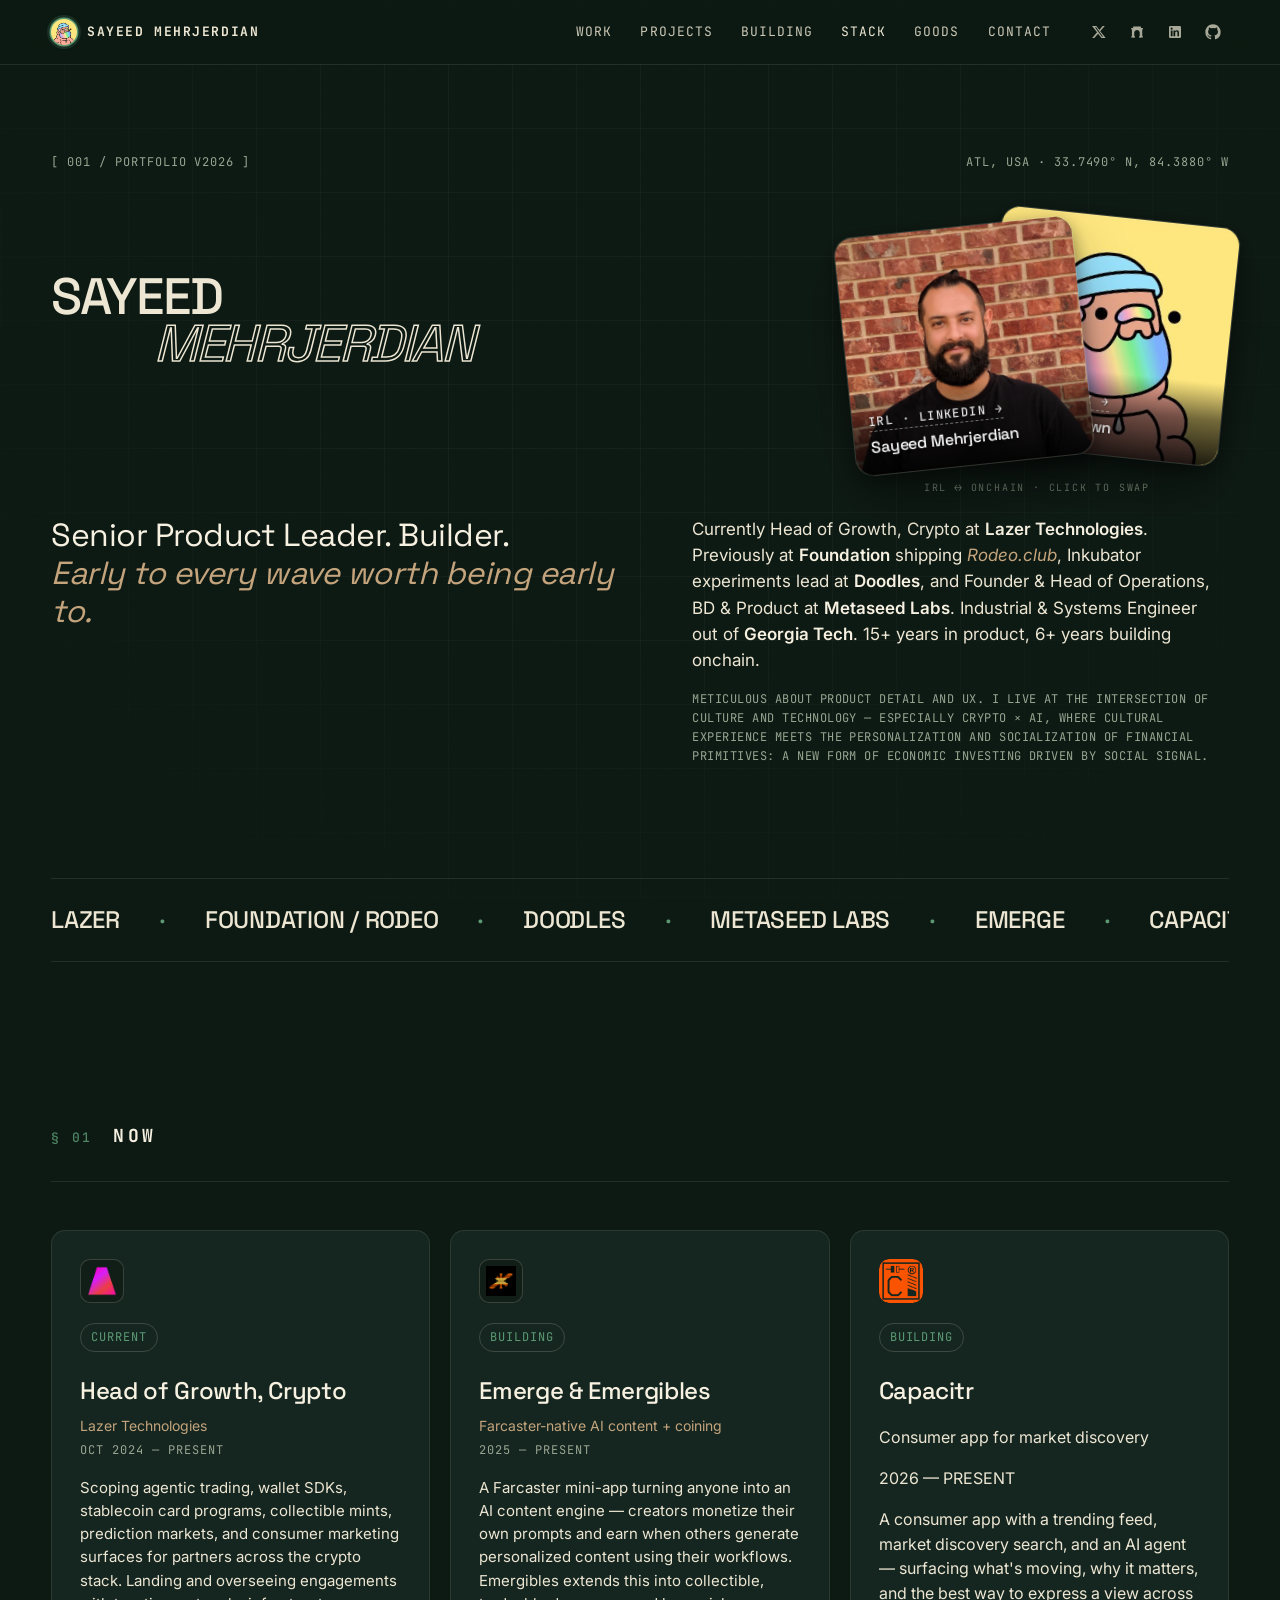
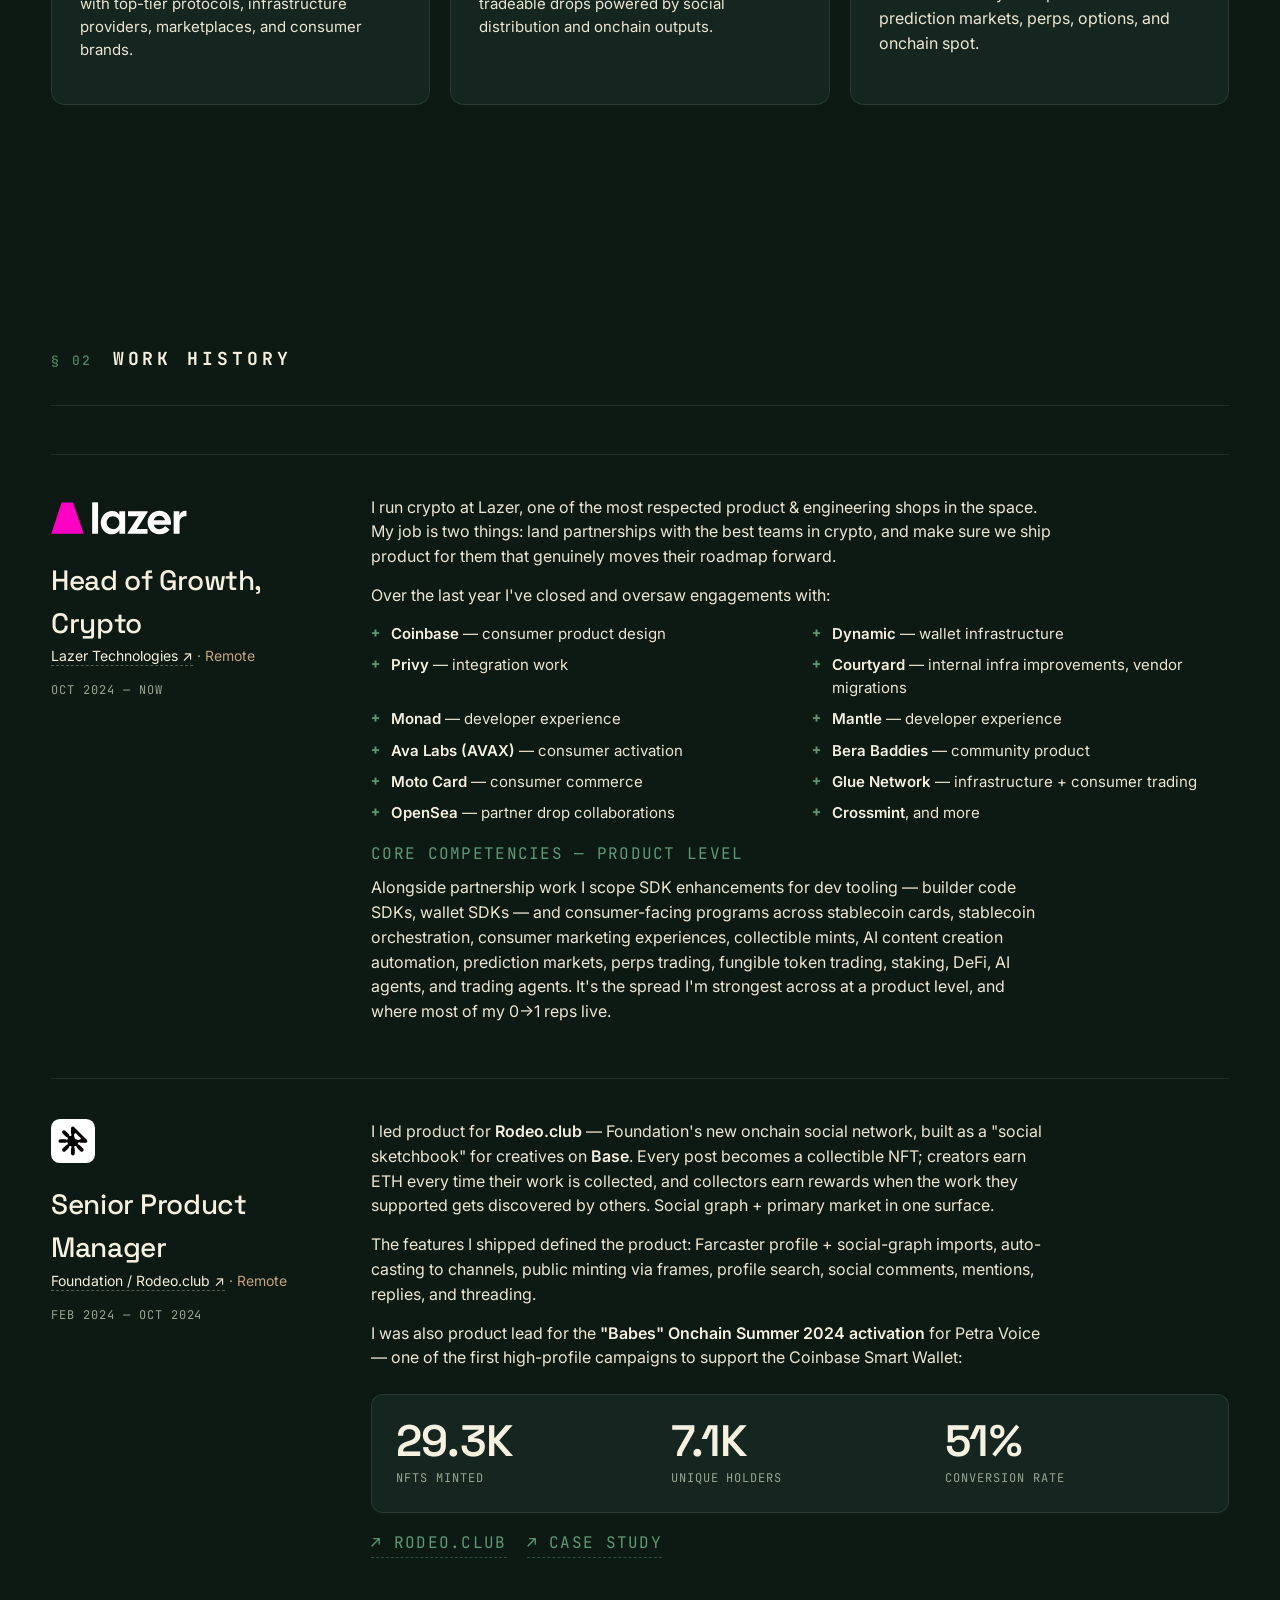
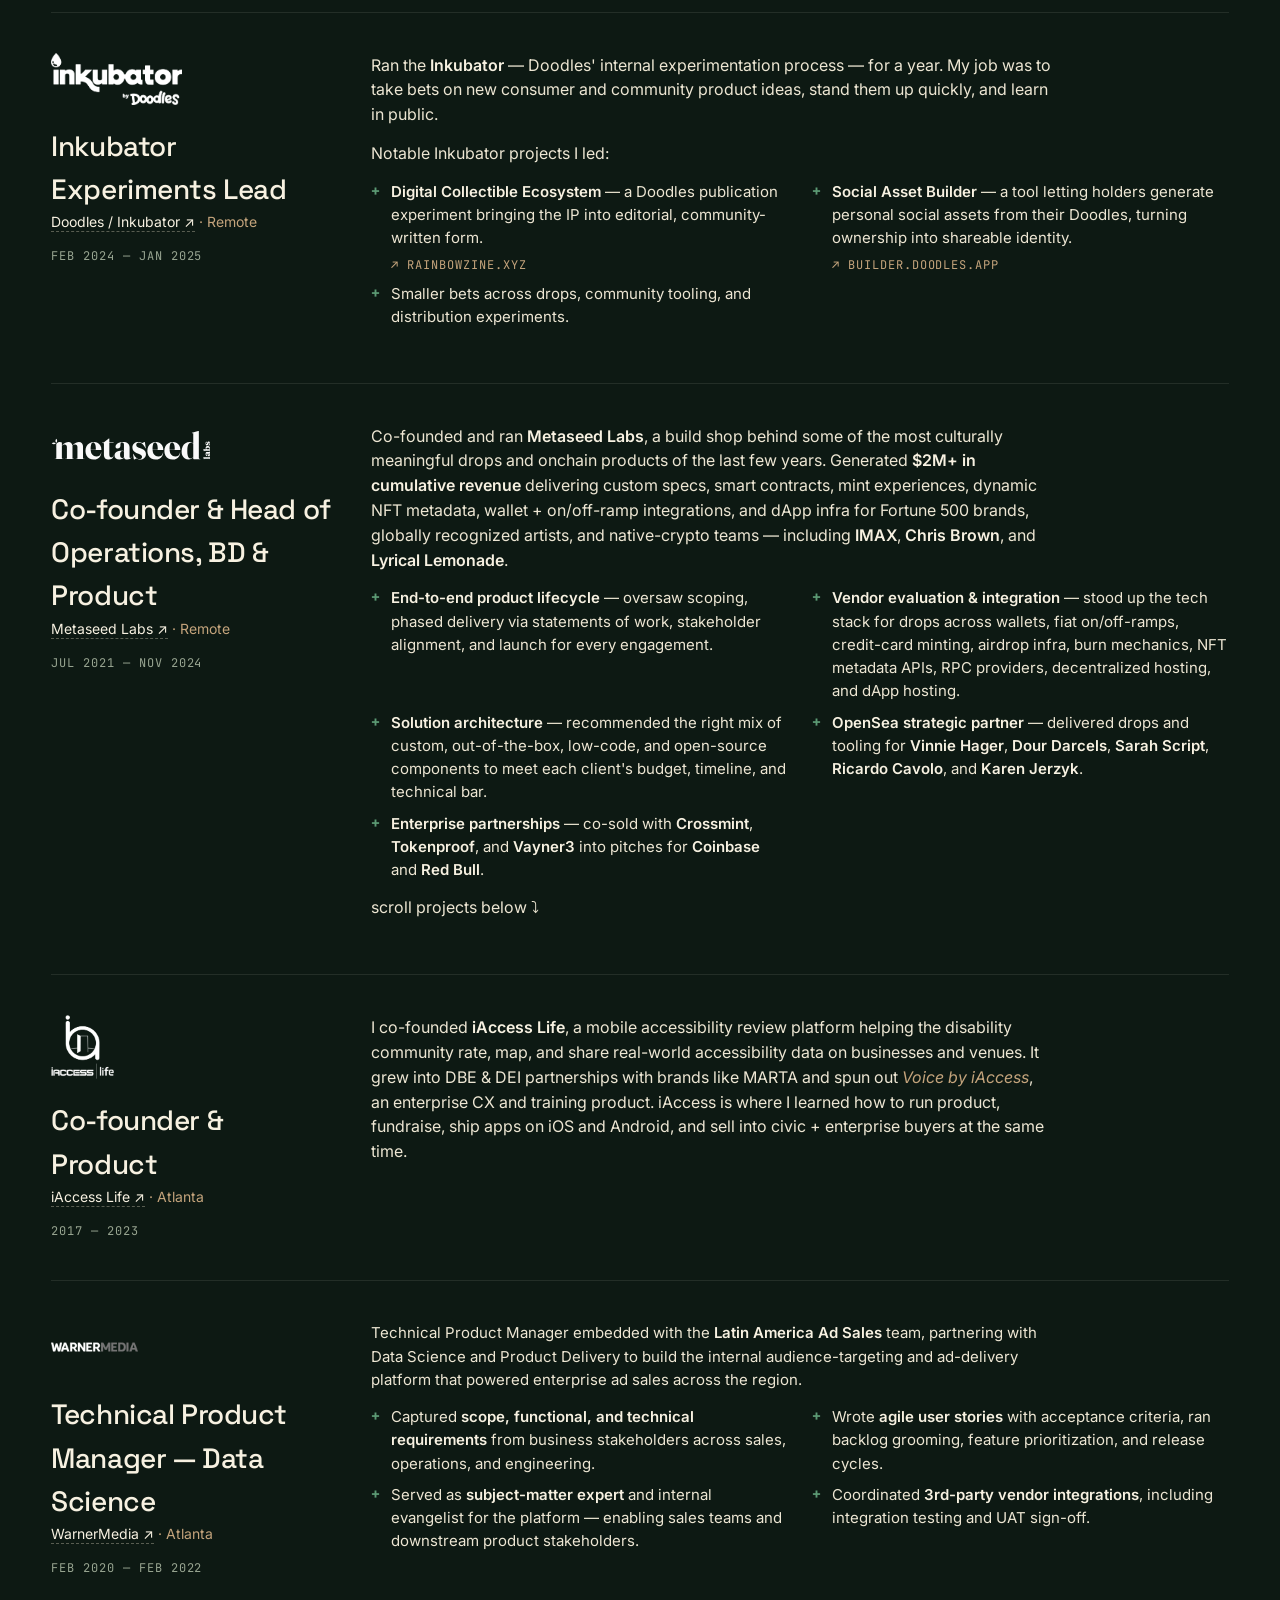
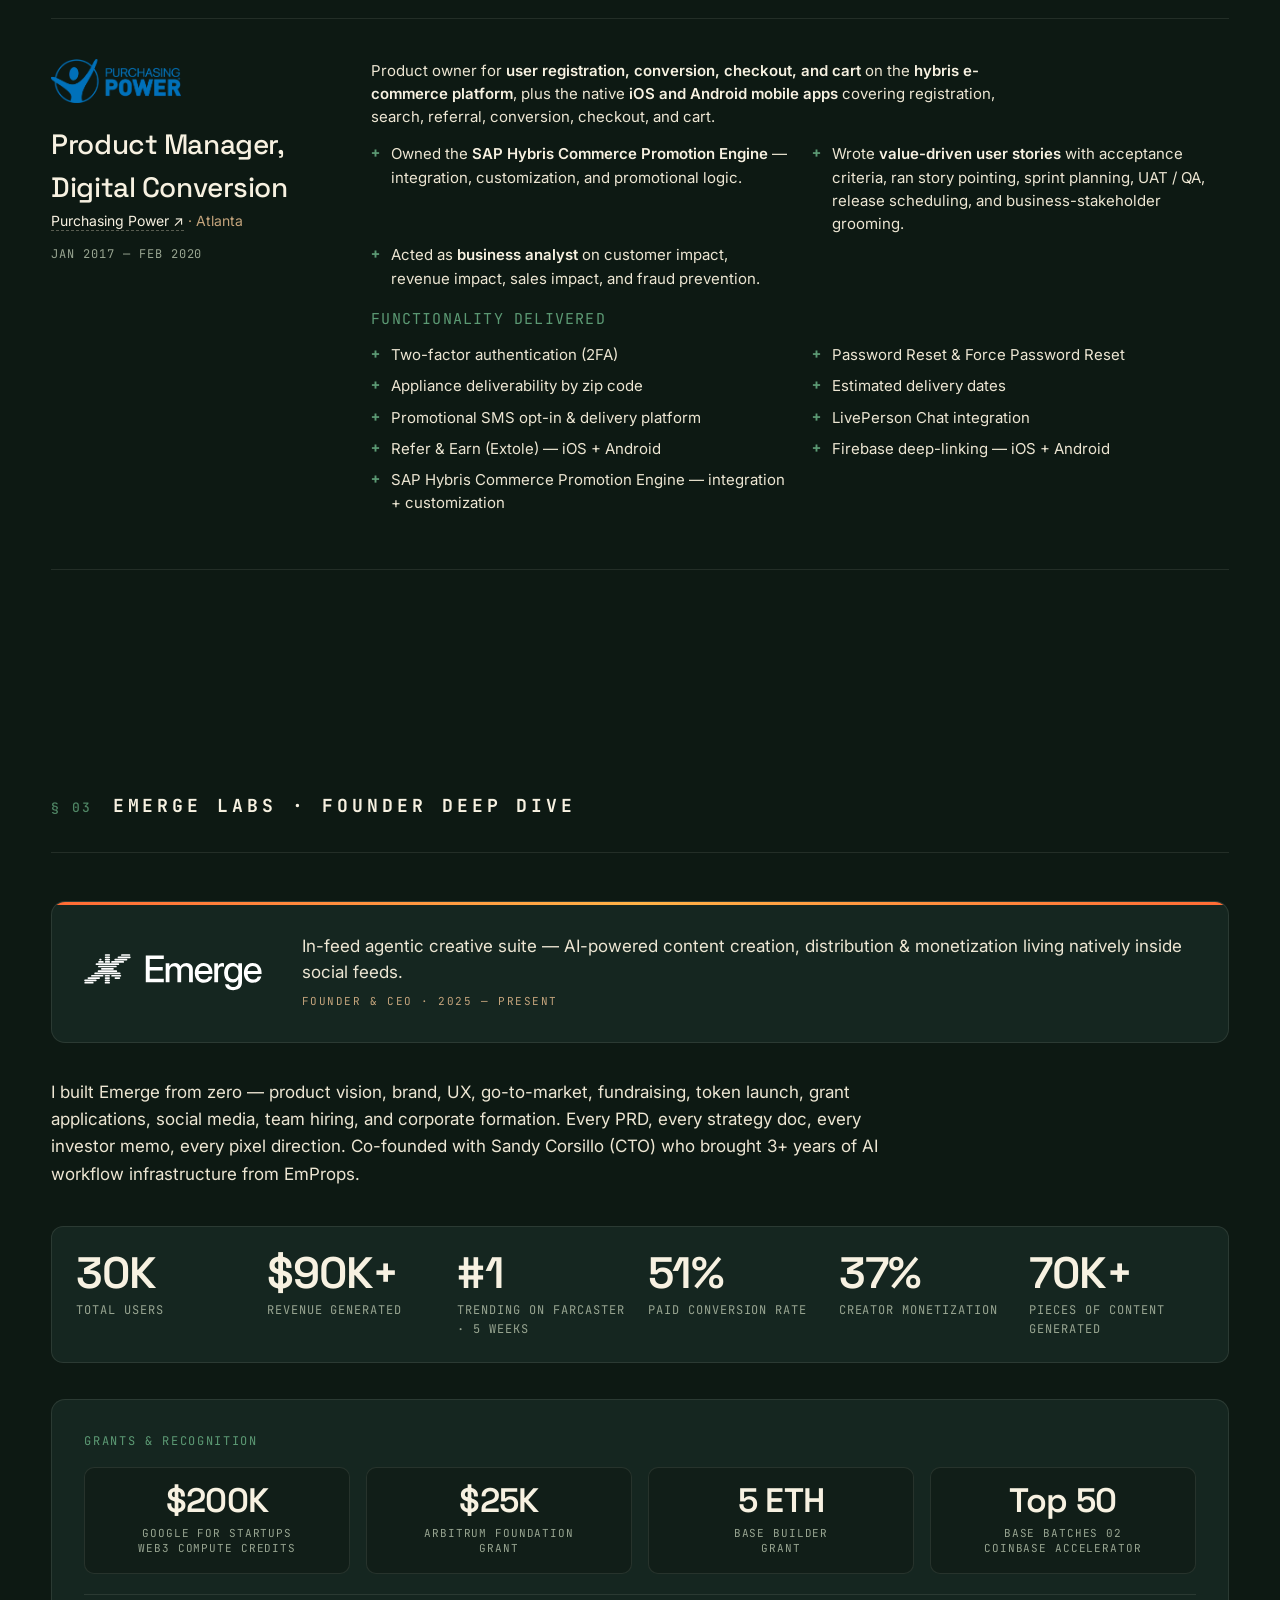
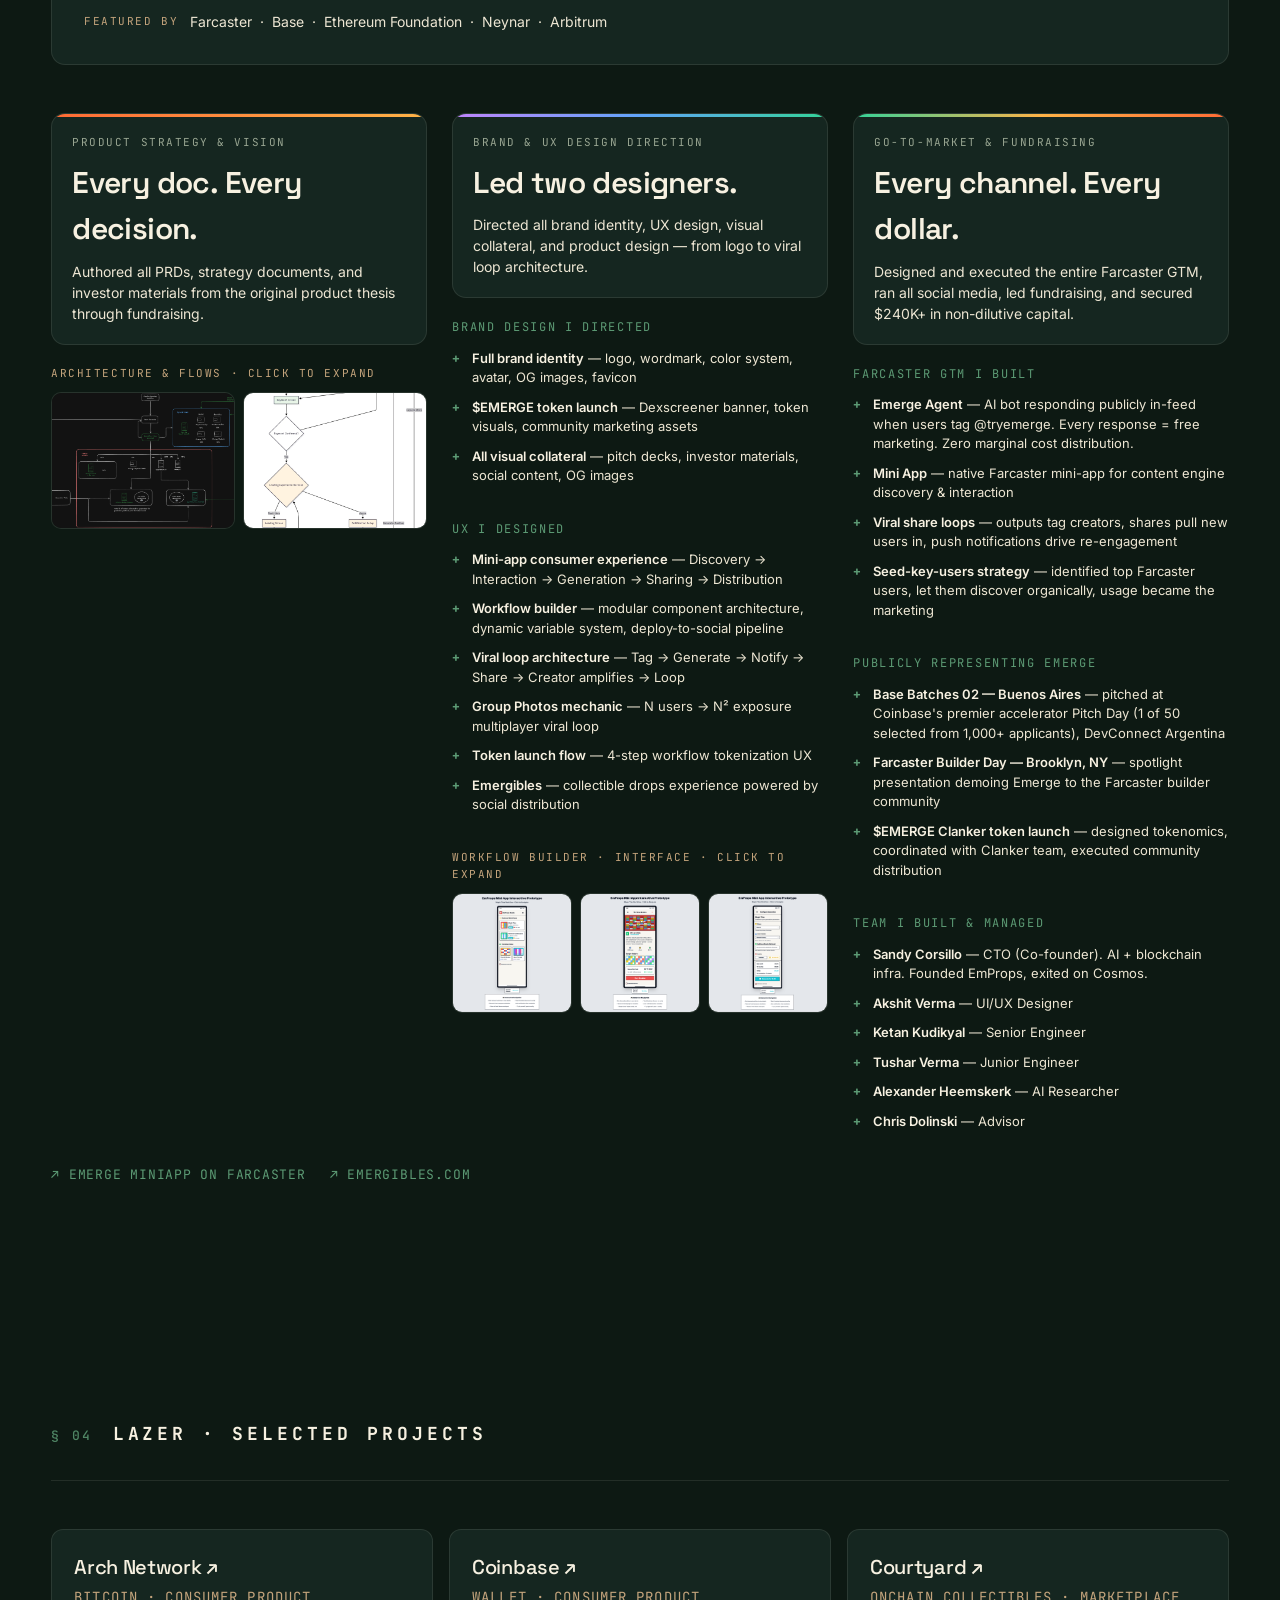
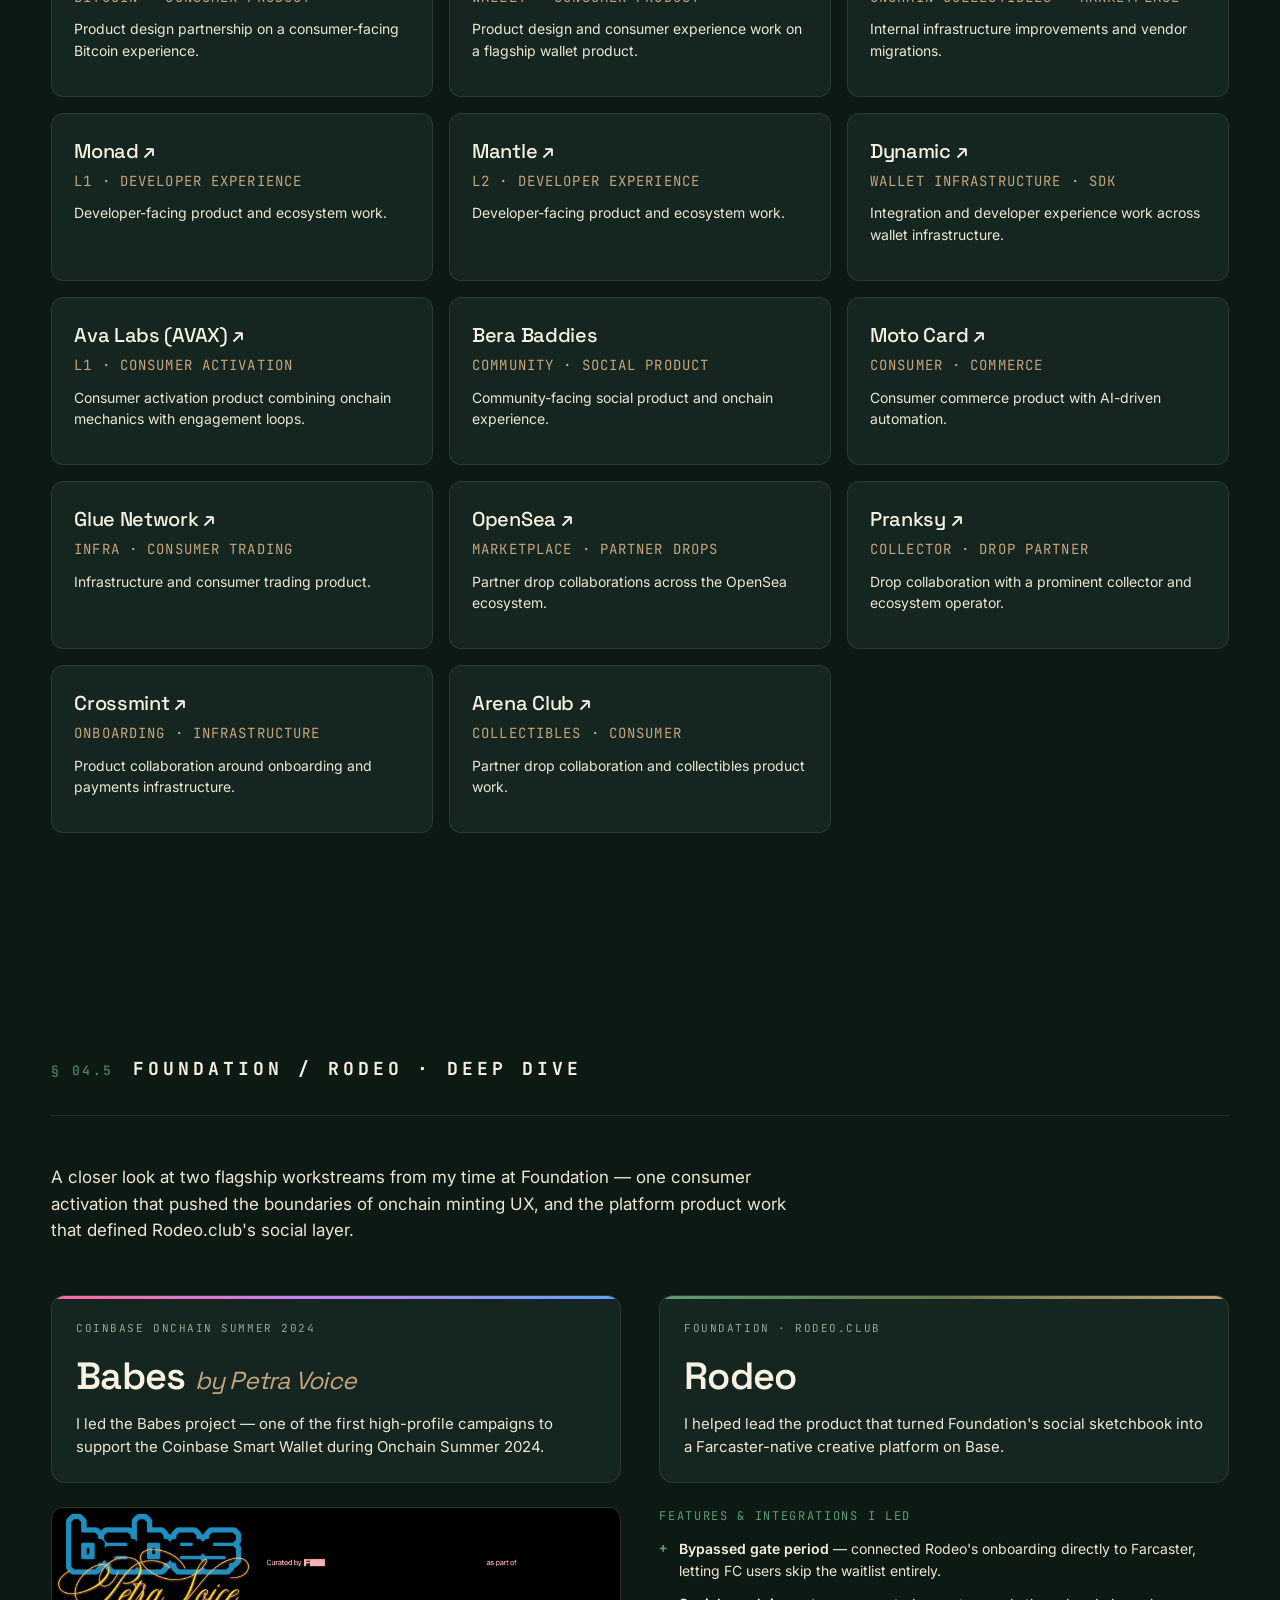
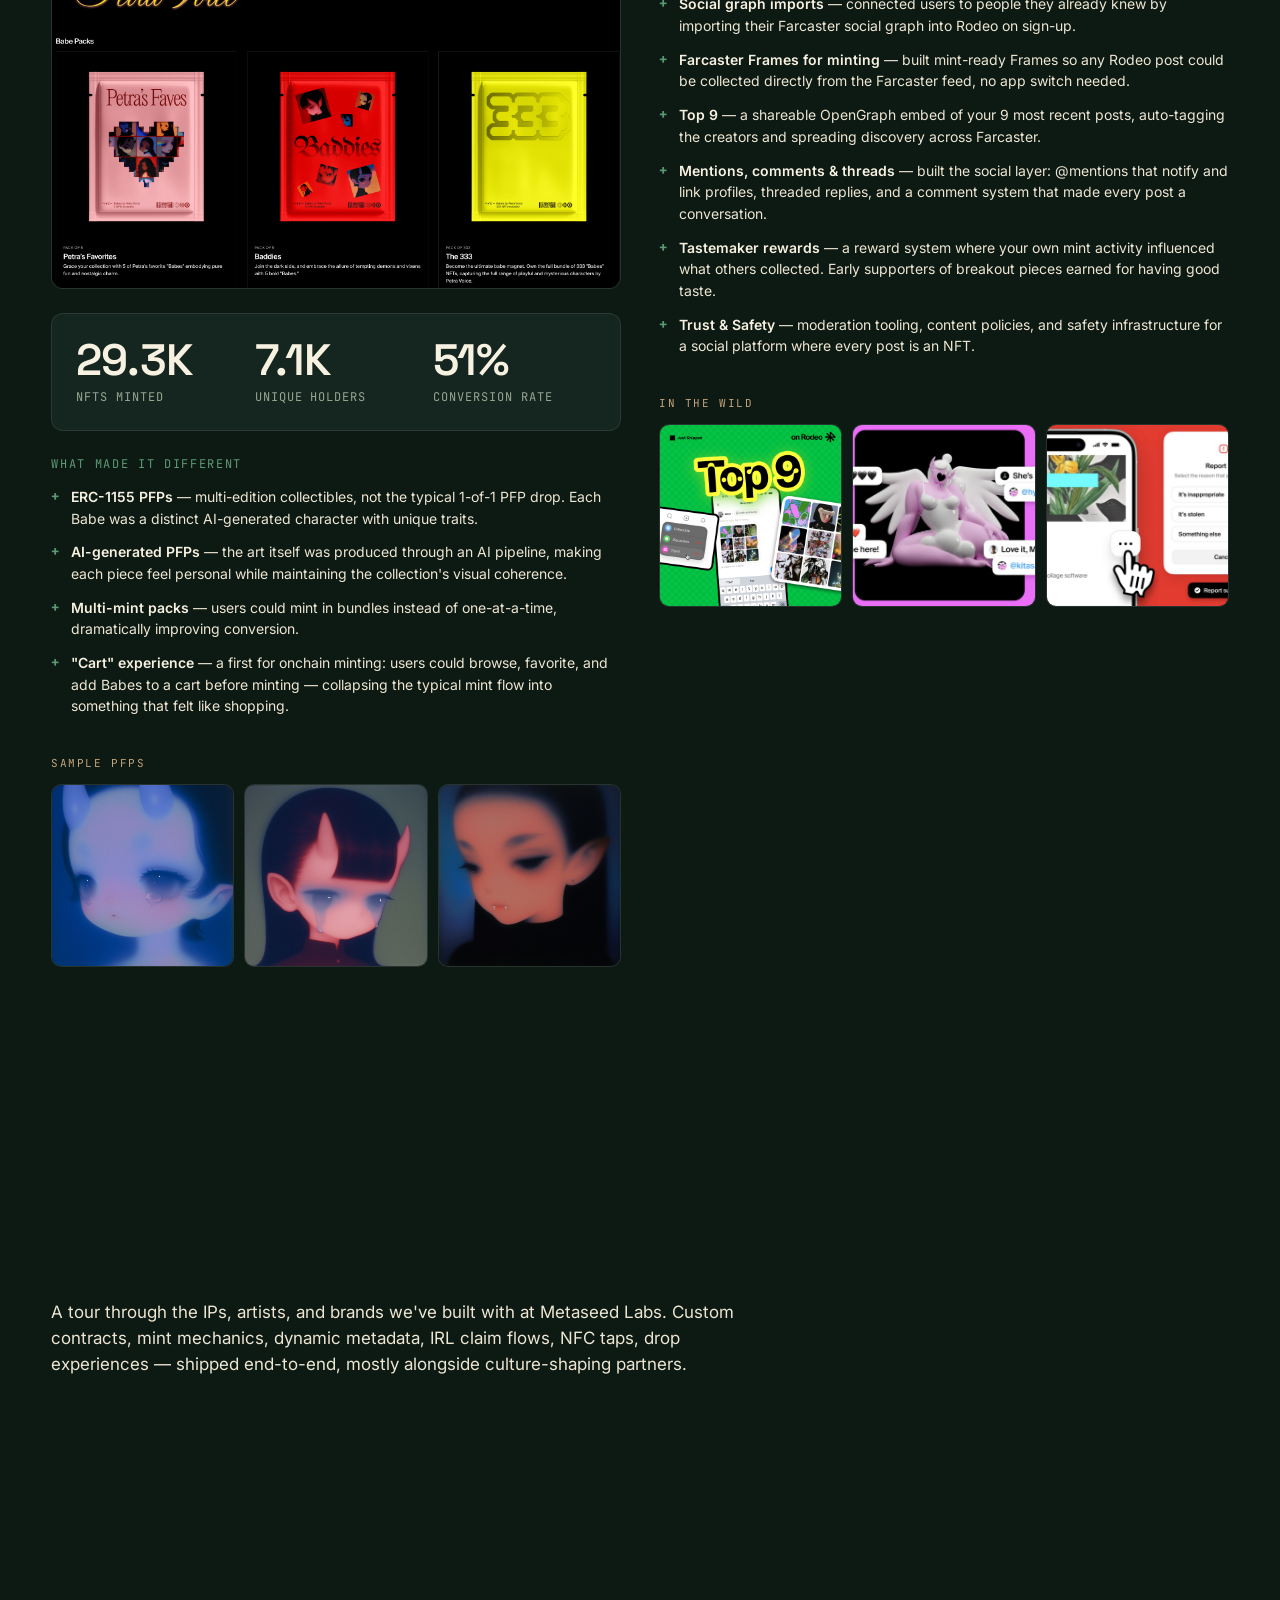
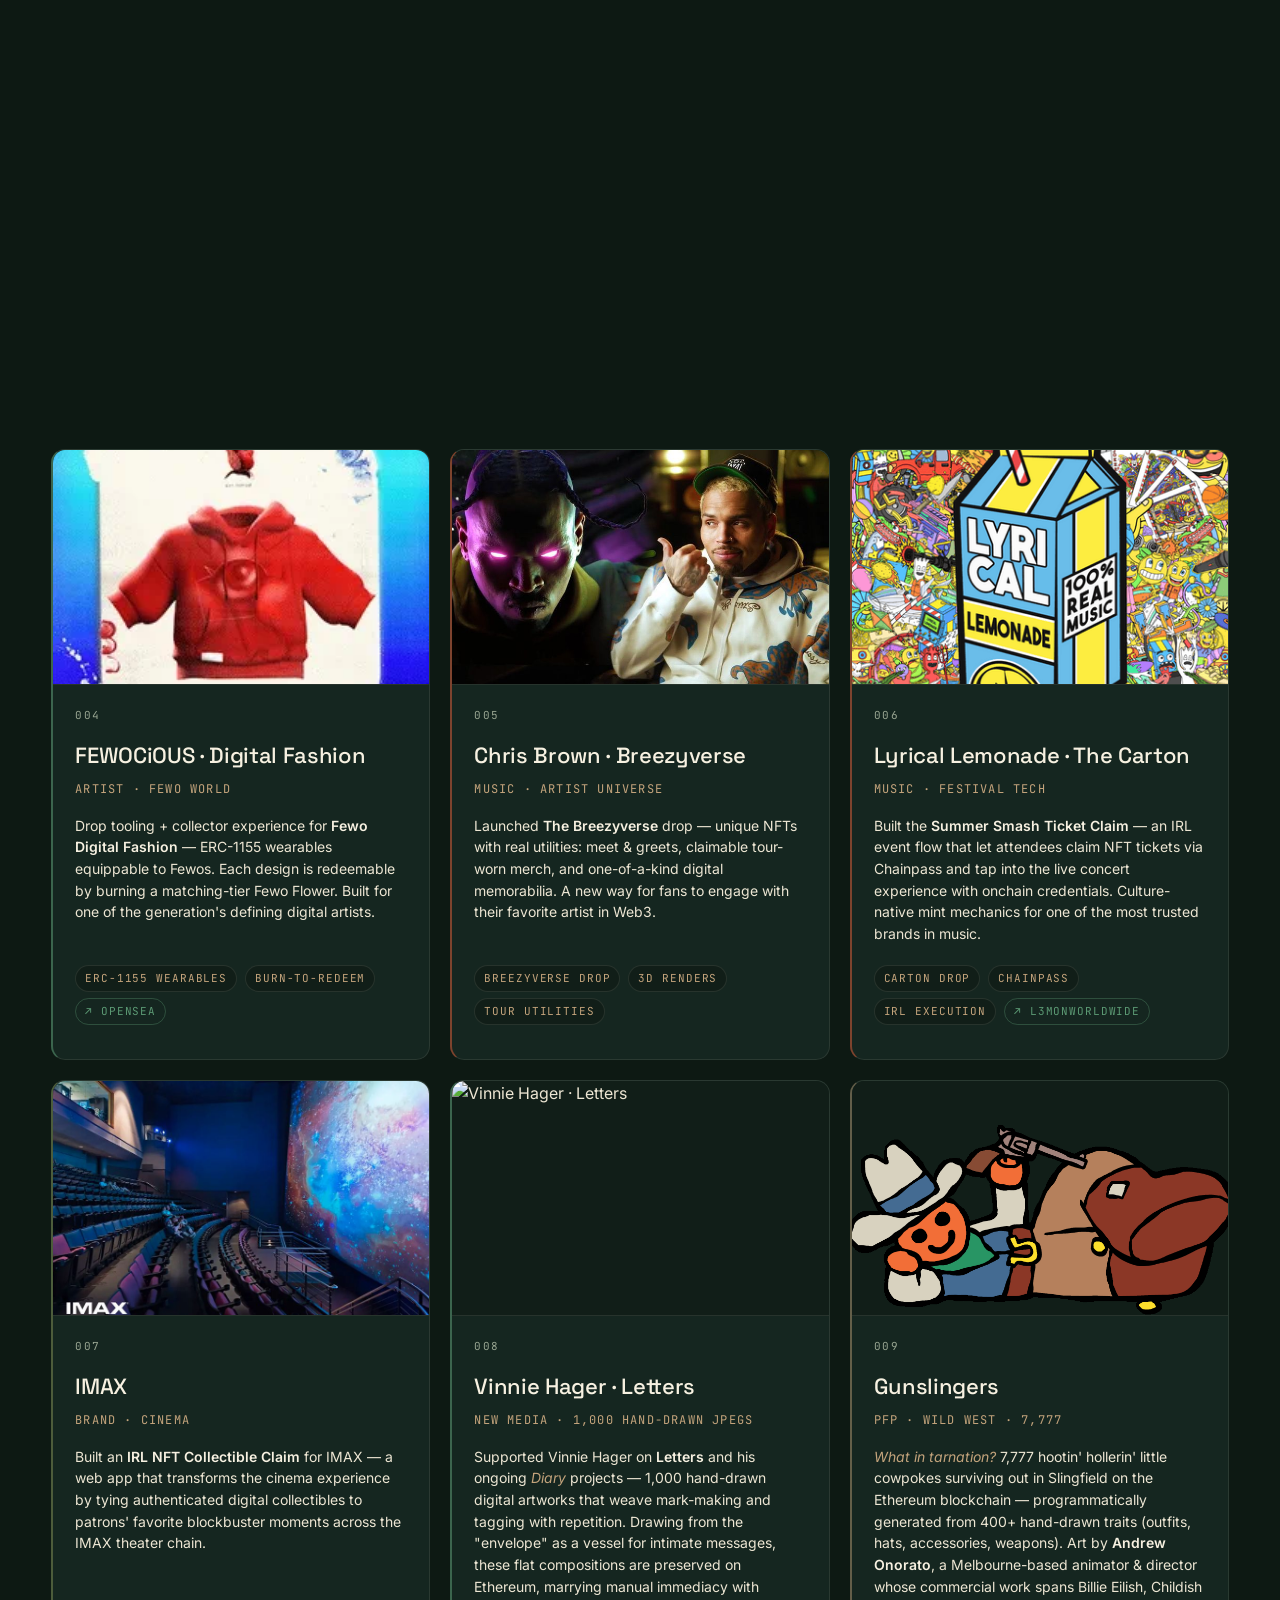
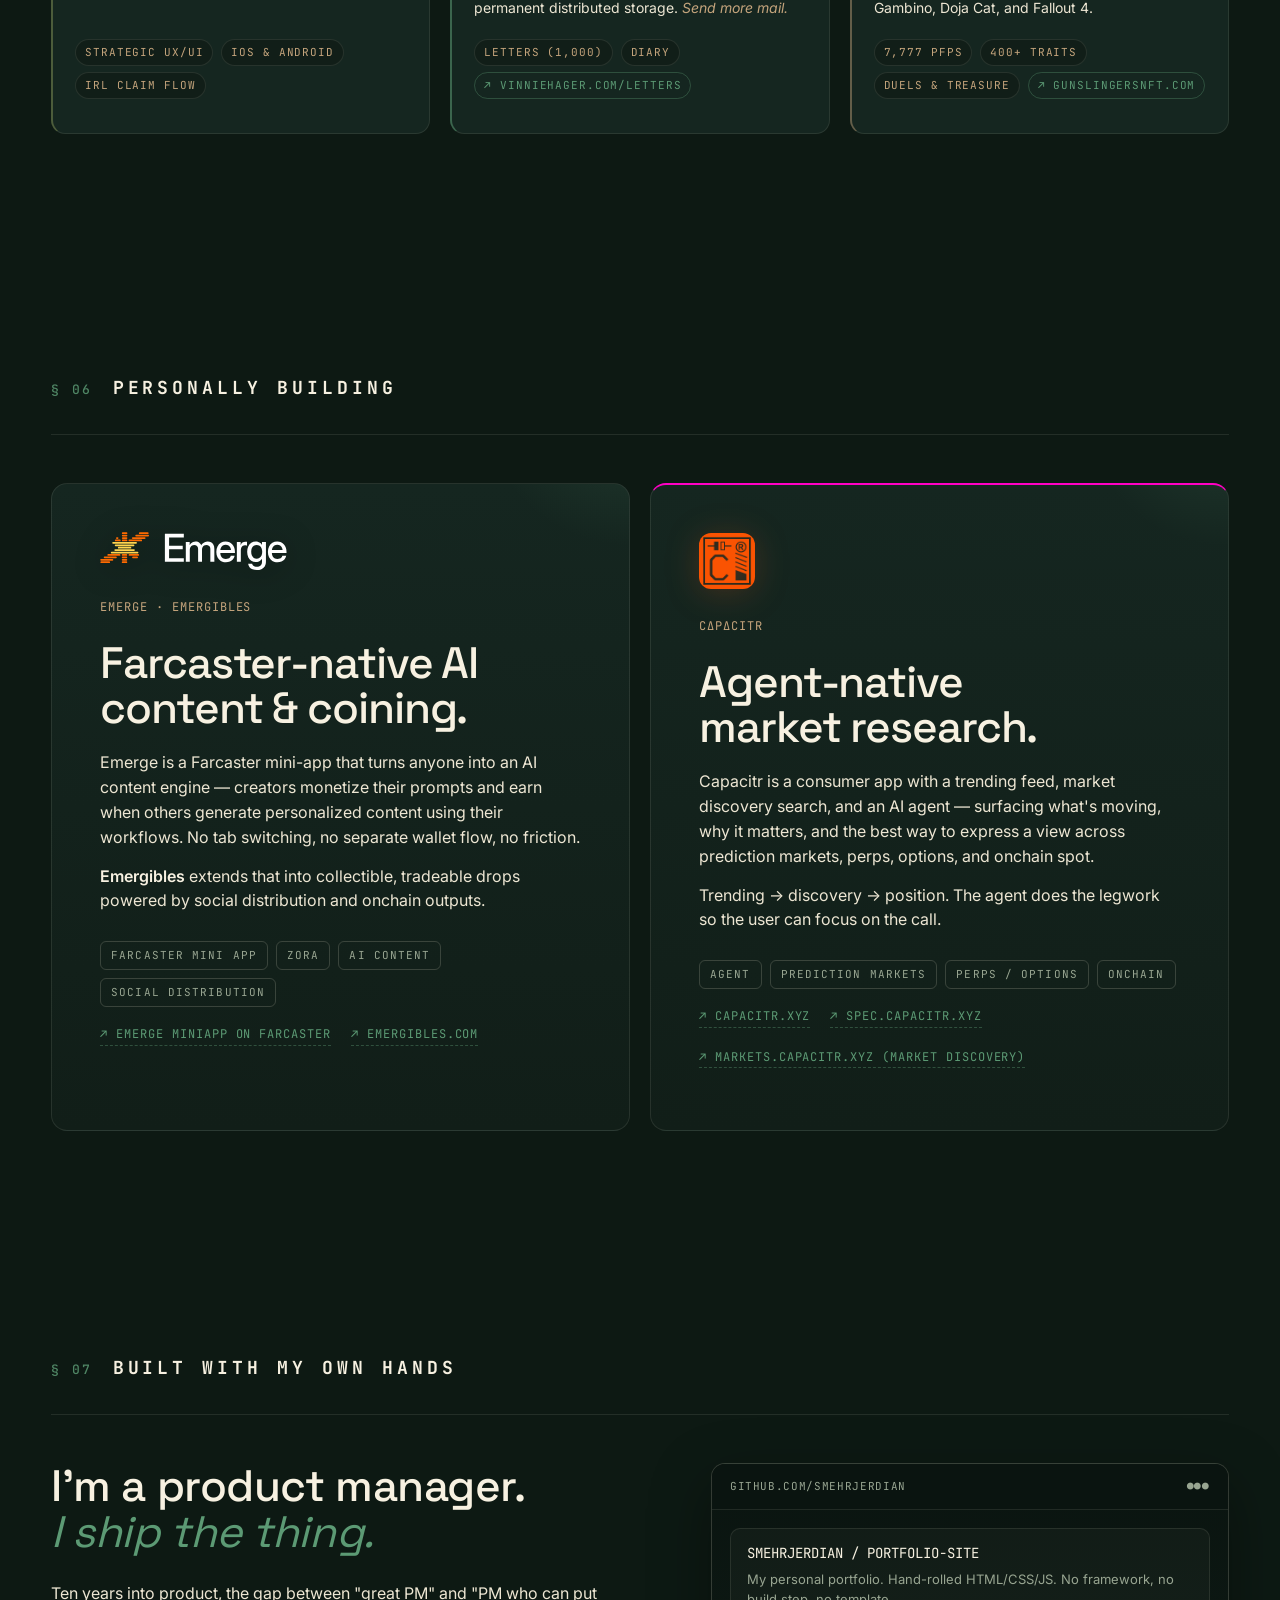
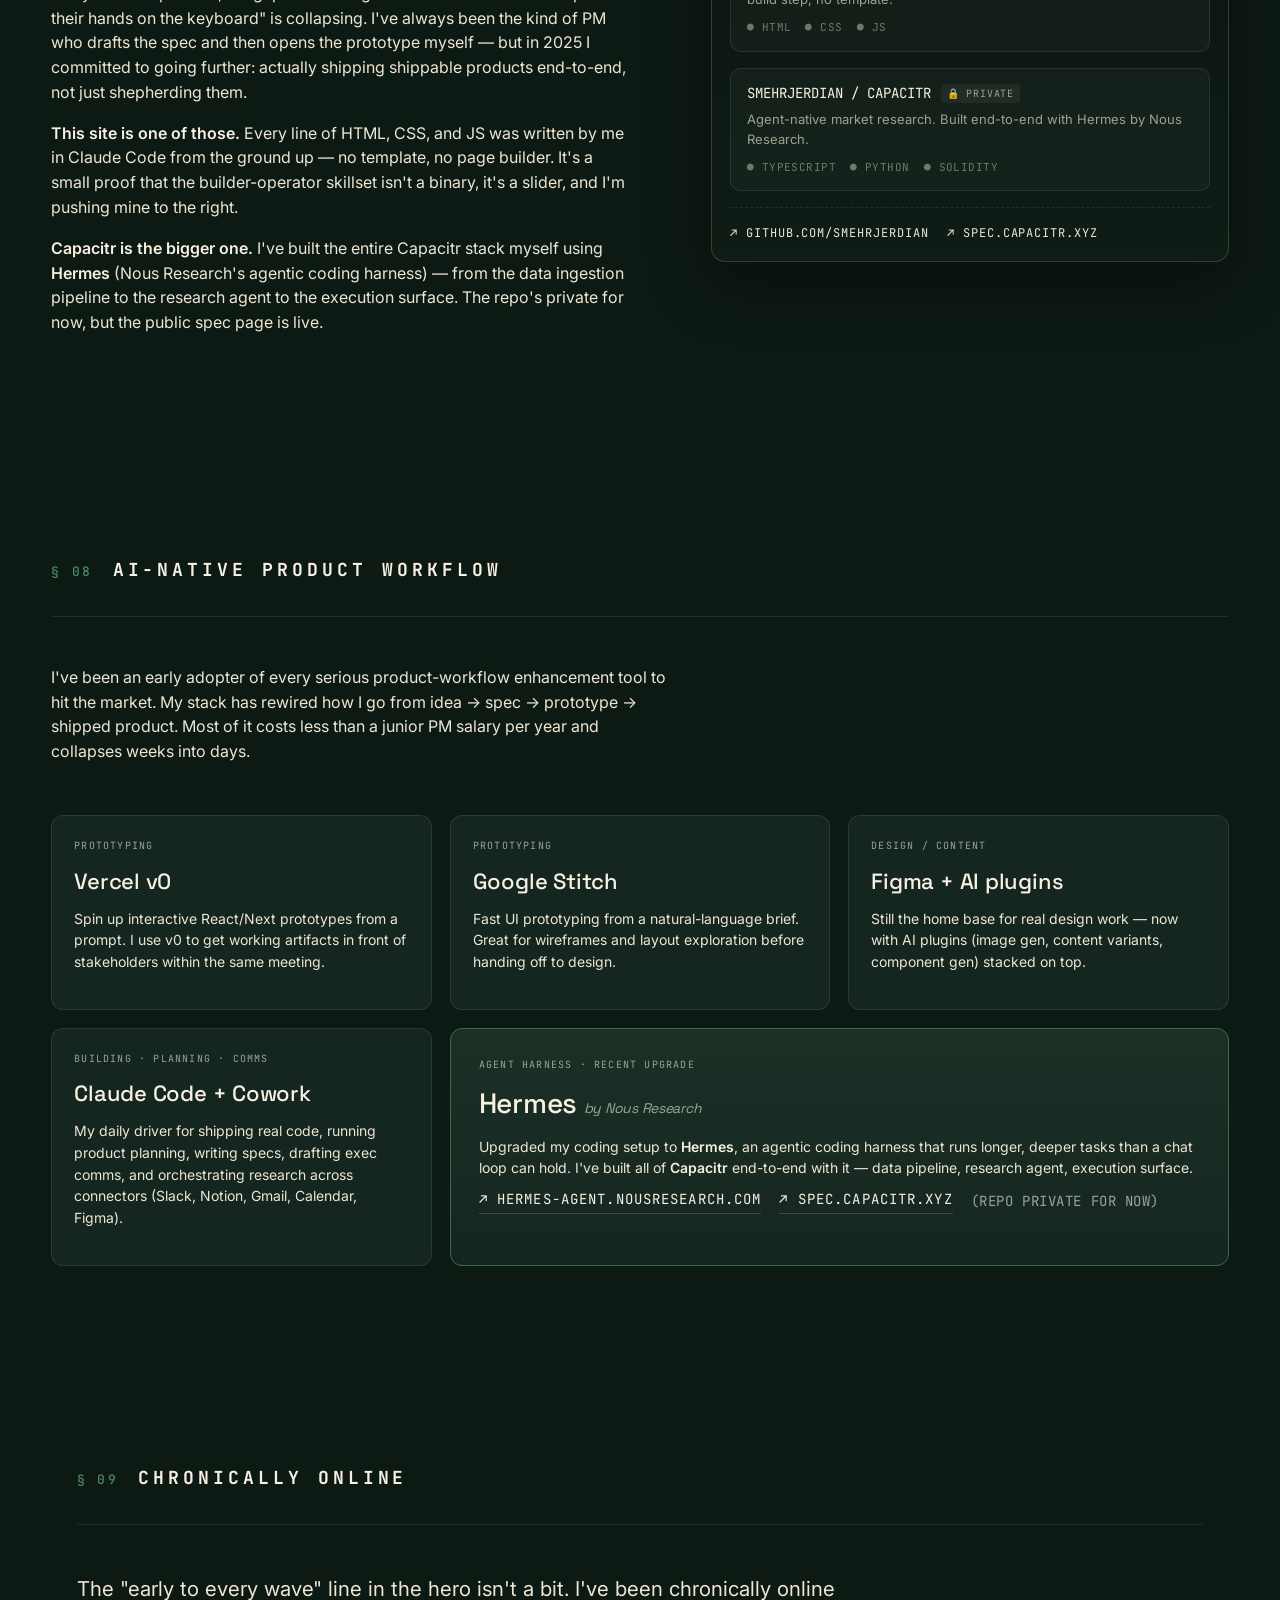
==== index.html @ c15dc498 "Emerge section: trim content, add lightbox, remove dated screenshots - Remove: strategy docs list, r" ====
<!doctype html>
<html lang="en">
<head>
  <meta charset="utf-8" />
  <meta name="viewport" content="width=device-width, initial-scale=1" />
  <title>Sayeed Mehrjerdian — Product, Growth, Builder</title>
  <meta name="description" content="Sayeed Mehrjerdian (Atown). Senior Product Manager. Head of Growth, Crypto at Lazer. Former Foundation/Rodeo, Doodles experiments lead, Metaseed Labs." />
  <meta name="theme-color" content="#0F1F15" />



  <!-- Open Graph -->
  <meta property="og:title" content="Sayeed Mehrjerdian — Product, Growth, Builder" />
  <meta property="og:description" content="Shipping consumer crypto, agentic trading, and onchain experiences since before it was cool." />
  <meta property="og:type" content="website" />
  <meta property="og:image" content="assets/opengraph.png" />

  <!-- Favicon (use the Doodle pfp) -->
  <link rel="icon" type="image/jpeg" href="assets/dood-pfp.jpg" />
  <link rel="apple-touch-icon" href="assets/dood-pfp.jpg" />

  <!-- Fonts -->
  <link rel="preconnect" href="https://fonts.googleapis.com" />
  <link rel="preconnect" href="https://fonts.gstatic.com" crossorigin />
  <link href="https://fonts.googleapis.com/css2?family=Space+Grotesk:wght@400;500;600;700&family=JetBrains+Mono:wght@400;500;700&family=Inter:wght@400;500;600&display=swap" rel="stylesheet" />

  <link rel="stylesheet" href="styles.css" />
</head>
<body>

  <!-- Grain + grid background layers -->
  <div class="bg bg-grid" aria-hidden="true"></div>
  <div class="bg bg-grain" aria-hidden="true"></div>

  <!-- NAV -->
  <header class="nav">
    <div class="nav__inner">
      <a href="#top" class="nav__mark" aria-label="Home">
        <img src="assets/dood-pfp.jpg" alt="Atown pfp" class="nav__pfp" />
        <span class="nav__mark-text">SAYEED MEHRJERDIAN</span>
      </a>
      <nav class="nav__links">
        <a href="#work">Work</a>
        <a href="#clients">Projects</a>
        <a href="#building">Building</a>
        <a href="#stack">Stack</a>
        <a href="#goods">Goods</a>
        <a href="#contact">Contact</a>
      </nav>
      <div class="nav__social" aria-label="Social links">
        <a class="nav__social-link" href="https://x.com/AtownBrown" target="_blank" rel="noopener" aria-label="X / Twitter">
          <svg viewBox="0 0 24 24" aria-hidden="true"><path fill="currentColor" d="M17.53 3H20.7l-6.92 7.91L22 21h-6.36l-4.98-6.51L4.9 21H1.73l7.4-8.46L1.5 3h6.5l4.5 5.95L17.53 3Zm-1.11 16.2h1.76L7.68 4.73H5.8L16.42 19.2Z"/></svg>
        </a>
        <a class="nav__social-link" href="https://farcaster.xyz/atown" target="_blank" rel="noopener" aria-label="Farcaster">
          <svg viewBox="0 0 1000 1000" aria-hidden="true"><path fill="currentColor" d="M257.778 155.556h484.444v688.888h-71.11V528.889h-.696c-7.86-87.212-81.156-155.556-170.416-155.556-89.26 0-162.556 68.344-170.417 155.556h-.697v315.555h-71.11V155.556Z"/><path fill="currentColor" d="m128.889 253.333 28.889 97.778h24.444v395.556c-12.273 0-22.222 9.949-22.222 22.222v26.667h-4.444c-12.273 0-22.223 9.949-22.223 22.222v26.667h248.889v-26.667c0-12.273-9.949-22.222-22.222-22.222h-4.445v-26.667c0-12.273-9.949-22.222-22.222-22.222h-26.666V253.333h-177.778ZM675.556 746.667c-12.273 0-22.223 9.949-22.223 22.222v26.667h-4.444c-12.273 0-22.222 9.949-22.222 22.222v26.667H875.555v-26.667c0-12.273-9.949-22.222-22.222-22.222h-4.444v-26.667c0-12.273-9.95-22.222-22.223-22.222V351.111h24.445l28.889-97.778h-177.778v493.334h-26.666Z"/></svg>
        </a>
        <a class="nav__social-link" href="https://www.linkedin.com/in/sayeedmehrjerdian" target="_blank" rel="noopener" aria-label="LinkedIn">
          <svg viewBox="0 0 24 24" aria-hidden="true"><path fill="currentColor" d="M19 3H5a2 2 0 0 0-2 2v14a2 2 0 0 0 2 2h14a2 2 0 0 0 2-2V5a2 2 0 0 0-2-2ZM8.34 18.34H5.67V9.67h2.67v8.67ZM7 8.5A1.55 1.55 0 1 1 8.55 6.95 1.55 1.55 0 0 1 7 8.5Zm11.34 9.84h-2.67v-4.67c0-1.11-.02-2.54-1.55-2.54s-1.78 1.21-1.78 2.46v4.75H9.67V9.67h2.56v1.19h.04a2.81 2.81 0 0 1 2.53-1.39c2.71 0 3.21 1.78 3.21 4.1v4.77Z"/></svg>
        </a>
        <a class="nav__social-link" href="https://github.com/smehrjerdian/" target="_blank" rel="noopener" aria-label="GitHub">
          <svg viewBox="0 0 24 24" aria-hidden="true"><path fill="currentColor" d="M12 .5C5.65.5.5 5.65.5 12a11.5 11.5 0 0 0 7.86 10.93c.58.11.79-.25.79-.56 0-.27-.01-1-.02-1.97-3.2.7-3.87-1.54-3.87-1.54-.52-1.33-1.28-1.69-1.28-1.69-1.05-.72.08-.7.08-.7 1.16.08 1.77 1.19 1.77 1.19 1.03 1.77 2.7 1.26 3.36.96.1-.75.4-1.26.73-1.55-2.55-.29-5.24-1.28-5.24-5.7 0-1.26.45-2.29 1.19-3.1-.12-.29-.52-1.47.11-3.07 0 0 .97-.31 3.18 1.19a11.05 11.05 0 0 1 5.8 0c2.21-1.5 3.18-1.19 3.18-1.19.63 1.6.23 2.78.12 3.07.74.81 1.18 1.84 1.18 3.1 0 4.43-2.7 5.41-5.26 5.7.41.35.78 1.05.78 2.12 0 1.53-.01 2.76-.01 3.13 0 .31.21.68.8.56A11.5 11.5 0 0 0 23.5 12C23.5 5.65 18.35.5 12 .5Z"/></svg>
        </a>
      </div>
    </div>
  </header>

  <!-- HERO -->
  <section class="hero" id="top">
    <div class="hero__meta">
      <span class="mono">[ 001 / PORTFOLIO v2026 ]</span>
      <span class="mono">ATL, USA · 33.7490° N, 84.3880° W</span>
    </div>

    <div class="hero__top">
      <div class="hero__title-wrap">
        <h1 class="hero__title">
          <span class="hero__line">Sayeed</span>
          <span class="hero__line hero__line--outline">Mehrjerdian</span>
        </h1>
      </div>

      <div class="deck" aria-label="Flip through Sayeed's IRL and onchain profiles">
        <div class="deck__card deck__card--irl" data-i="0">
          <img src="assets/headshot.jpg" alt="Sayeed Mehrjerdian (IRL)" />
          <div class="deck__card-meta">
            <a class="deck__card-link" href="https://www.linkedin.com/in/sayeedmehrjerdian" target="_blank" rel="noopener"><span class="mono">IRL · LINKEDIN →</span></a>
            <span class="deck__card-name">Sayeed Mehrjerdian</span>
          </div>
        </div>
        <div class="deck__card deck__card--onchain" data-i="1">
          <img src="assets/dood-pfp.jpg" alt="Atown (onchain)" />
          <div class="deck__card-meta">
            <a class="deck__card-link" href="https://x.com/AtownBrown" target="_blank" rel="noopener"><span class="mono">ONCHAIN · X →</span></a>
            <span class="deck__card-name">@AtownBrown</span>
          </div>
        </div>
      </div>
    </div>

    <div class="hero__sub">
      <p class="hero__tagline">
        Senior Product Leader. Builder.<br />
        <em>Early to every wave worth being early to.</em>
      </p>
      <div class="hero__bio">
        <p>
          Currently Head of Growth, Crypto at
          <a href="https://www.lazertechnologies.com/industries/crypto" target="_blank" rel="noopener"><strong>Lazer Technologies</strong></a>.
          Previously at
          <a href="https://www.foundation-labs.xyz/rodeo" target="_blank" rel="noopener"><strong>Foundation</strong></a>
          shipping <em>Rodeo.club</em>, Inkubator experiments lead at
          <a href="https://inkubator.doodles.app/" target="_blank" rel="noopener"><strong>Doodles</strong></a>, and Founder &amp; Head of
          Operations, BD &amp; Product at
          <a href="https://www.metaseedlabs.com/" target="_blank" rel="noopener"><strong>Metaseed Labs</strong></a>.
          Industrial &amp; Systems Engineer out of
          <strong>Georgia Tech</strong>. 15+ years in product, 6+ years
          building onchain.
        </p>
        <p class="hero__bio-small mono">
          Meticulous about product detail and UX. I live at the intersection
          of culture and technology — especially crypto × AI, where cultural
          experience meets the personalization and socialization of financial
          primitives: a new form of economic investing driven by social signal.
        </p>
      </div>
    </div>

    <div class="hero__ticker">
      <div class="ticker" aria-hidden="true">
        <div class="ticker__track">
          <span>LAZER</span><span>·</span>
          <span>FOUNDATION / RODEO</span><span>·</span>
          <span>DOODLES</span><span>·</span>
          <span>METASEED LABS</span><span>·</span>
          <span>EMERGE</span><span>·</span>
          <span>CAPACITR</span><span>·</span>
          <span>IACCESS LIFE</span><span>·</span>
          <span>WARNER MEDIA</span><span>·</span>
          <span>PURCHASING POWER</span><span>·</span>
          <span>GEORGIA TECH</span><span>·</span>
          <span>LAZER</span><span>·</span>
          <span>FOUNDATION / RODEO</span><span>·</span>
          <span>DOODLES</span><span>·</span>
          <span>METASEED LABS</span><span>·</span>
          <span>EMERGE</span><span>·</span>
          <span>CAPACITR</span><span>·</span>
          <span>IACCESS LIFE</span><span>·</span>
        </div>
      </div>
    </div>
  </section>

  <!-- NOW PANEL -->
  <section class="now" id="now">
    <div class="section-label">
      <span class="mono">§ 01</span>
      <span class="mono">NOW</span>
    </div>
    <div class="now__grid">
      <div class="now__card">
        <div class="now__card-brand">
          <img src="assets/lazer-icon.png" alt="Lazer" />
        </div>
        <div class="now__card-tag mono">CURRENT</div>
        <h3>Head of Growth, Crypto</h3>
        <p class="now__company">Lazer Technologies</p>
        <p class="now__date mono">OCT 2024 — PRESENT</p>
        <p class="now__body">
          Scoping agentic trading, wallet SDKs, stablecoin card programs,
          collectible mints, prediction markets, and consumer marketing
          surfaces for partners across the crypto stack. Landing and
          overseeing engagements with top-tier protocols, infrastructure
          providers, marketplaces, and consumer brands.
        </p>
      </div>
      <div class="now__card">
        <div class="now__card-brand">
          <img src="assets/emerge-avatar.png" alt="Emerge" />
        </div>
        <div class="now__card-tag mono">BUILDING</div>
        <h3>Emerge &amp; Emergibles</h3>
        <p class="now__company">Farcaster-native AI content + coining</p>
        <p class="now__date mono">2025 — PRESENT</p>
        <p class="now__body">
          A Farcaster mini-app turning anyone into an AI content engine — creators monetize their own prompts and earn when others generate personalized content using their workflows. Emergibles extends this into collectible, tradeable drops powered by social distribution and onchain outputs.
        </p>
      </div>
      <div class="now__card">
        <div class="now__card-brand now__card-brand--capacitr">
          <img src="assets/Capacitr C Badge - Inverse 1.png" alt="Capacitr" />
        </div>
        <div class="now__card-tag mono">BUILDING</div>
        <h3>Capacitr</h3>
        <p class=\"now__company\">Consumer app for market discovery</p>
        <p class=\"now__date mono\">2026 — PRESENT</p>
        <p class=\"now__body\">
          A consumer app with a trending feed, market discovery search, and an AI agent — surfacing what's moving, why it matters, and the best way to express a view across prediction markets, perps, options, and onchain spot.
        </p>
      </div>
    </div>
  </section>

  <!-- WORK - EXPERIENCE TIMELINE -->
  <section class="work" id="work">
    <div class="section-label">
      <span class="mono">§ 02</span>
      <span class="mono">WORK HISTORY</span>
    </div>

    <div class="work__list">

      <!-- LAZER -->
      <article class="work__item" data-era="lazer">
        <header class="work__item-head">
          <div class="work__item-logo">
            <img src="assets/lazer-logo.svg" alt="Lazer Technologies" />
          </div>
          <div class="work__item-headline">
            <h2>Head of Growth, Crypto</h2>
            <p class="work__item-company">
              <a href="https://www.lazertechnologies.com/industries/crypto" target="_blank" rel="noopener">Lazer Technologies ↗</a> · Remote
            </p>
          </div>
          <div class="work__item-date mono">OCT 2024 — NOW</div>
        </header>
        <div class="work__item-body">
          <p>
            I run crypto at Lazer, one of the most respected product &amp;
            engineering shops in the space. My job is two things: land
            partnerships with the best teams in crypto, and make sure we ship
            product for them that genuinely moves their roadmap forward.
          </p>
          <p>
            Over the last year I've closed and oversaw engagements with:
          </p>
          <ul class="tag-list">
            <li><strong>Coinbase</strong> — consumer product design</li>
            <li><strong>Dynamic</strong> — wallet infrastructure</li>
            <li><strong>Privy</strong> — integration work</li>
            <li><strong>Courtyard</strong> — internal infra improvements, vendor migrations</li>
            <li><strong>Monad</strong> — developer experience</li>
            <li><strong>Mantle</strong> — developer experience</li>
            <li><strong>Ava Labs (AVAX)</strong> — consumer activation</li>
            <li><strong>Bera Baddies</strong> — community product</li>
            <li><strong>Moto Card</strong> — consumer commerce</li>
            <li><strong>Glue Network</strong> — infrastructure + consumer trading</li>
            <li><strong>OpenSea</strong> — partner drop collaborations</li>
            <li><strong>Crossmint</strong>, and more</li>
          </ul>
          <p class="work__item-subhead mono">CORE COMPETENCIES — PRODUCT LEVEL</p>
          <p>
            Alongside partnership work I scope SDK enhancements for dev
            tooling — builder code SDKs, wallet SDKs — and consumer-facing
            programs across stablecoin cards, stablecoin orchestration,
            consumer marketing experiences, collectible mints, AI content
            creation automation, prediction markets, perps trading, fungible
            token trading, staking, DeFi, AI agents, and trading agents. It's
            the spread I'm strongest across at a product level, and where
            most of my 0→1 reps live.
          </p>
        </div>
      </article>

      <!-- FOUNDATION / RODEO -->
      <article class="work__item" data-era="foundation">
        <header class="work__item-head">
          <div class="work__item-logo">
            <img src="assets/rodeo_icon.svg" alt="Rodeo.club / Foundation" />
          </div>
          <div class="work__item-headline">
            <h2>Senior Product Manager</h2>
            <p class="work__item-company">
              <a href="https://www.foundation-labs.xyz/rodeo" target="_blank" rel="noopener">Foundation / Rodeo.club ↗</a> · Remote
            </p>
          </div>
          <div class="work__item-date mono">FEB 2024 — OCT 2024</div>
        </header>
        <div class="work__item-body">
          <p>
            I led product for <strong>Rodeo.club</strong> — Foundation's new
            onchain social network, built as a "social sketchbook" for
            creatives on <strong>Base</strong>. Every post becomes a
            collectible NFT; creators earn ETH every time their work is
            collected, and collectors earn rewards when the work they
            supported gets discovered by others. Social graph + primary
            market in one surface.
          </p>
          <p>
            The features I shipped defined the product: Farcaster profile
            + social-graph imports, auto-casting to channels, public minting
            via frames, profile search, social comments, mentions, replies,
            and threading.
          </p>
          <p>
            I was also product lead for the <strong>"Babes" Onchain Summer
            2024 activation</strong> for Petra Voice — one of the first
            high-profile campaigns to support the Coinbase Smart Wallet:
          </p>
          <div class="stat-row">
            <div class="stat">
              <div class="stat__num">29.3K</div>
              <div class="stat__label mono">NFTs minted</div>
            </div>
            <div class="stat">
              <div class="stat__num">7.1K</div>
              <div class="stat__label mono">Unique holders</div>
            </div>
            <div class="stat">
              <div class="stat__num">51%</div>
              <div class="stat__label mono">Conversion rate</div>
            </div>
          </div>
          <p class="work__item-links mono">
            <a href="https://rodeo.club/" target="_blank" rel="noopener">↗ rodeo.club</a>
            <a href="https://www.foundation-labs.xyz/rodeo" target="_blank" rel="noopener">↗ case study</a>
          </p>
        </div>
      </article>

      <!-- DOODLES -->
      <article class="work__item" data-era="doodles">
        <header class="work__item-head">
          <div class="work__item-logo work__item-logo--inkubator">
            <img src="assets/inkubator_white.png" alt="Inkubator by Doodles" />
          </div>
          <div class="work__item-headline">
            <h2>Inkubator Experiments Lead</h2>
            <p class="work__item-company">
              <a href="https://inkubator.doodles.app/" target="_blank" rel="noopener">Doodles / Inkubator ↗</a> · Remote
            </p>
          </div>
          <div class="work__item-date mono">FEB 2024 — JAN 2025</div>
        </header>
        <div class="work__item-body">
          <p>
            Ran the <strong>Inkubator</strong> — Doodles' internal experimentation
            process — for a year. My job was to take bets on new consumer and
            community product ideas, stand them up quickly, and learn in public.
          </p>
          <p>Notable Inkubator projects I led:</p>
          <ul class="feature-list">
            <li>
              <strong>Digital Collectible Ecosystem</strong> — a Doodles publication experiment
              bringing the IP into editorial, community-written form.
              <span class="mono"><a href="https://rainbowzine.xyz/" target="_blank" rel="noopener">↗ rainbowzine.xyz</a></span>
            </li>
            <li>
              <strong>Social Asset Builder</strong> — a tool letting holders
              generate personal social assets from their Doodles, turning
              ownership into shareable identity.
              <span class="mono"><a href="https://builder.doodles.app/" target="_blank" rel="noopener">↗ builder.doodles.app</a></span>
            </li>
            <li>
              Smaller bets across drops, community tooling, and
              distribution experiments.
            </li>
          </ul>
        </div>
      </article>

      <!-- METASEED -->
      <article class="work__item" data-era="metaseed">
        <header class="work__item-head">
          <div class="work__item-logo">
            <img src="assets/metaseed_icon.svg" alt="Metaseed Labs" />
          </div>
          <div class="work__item-headline">
            <h2>Co-founder &amp; Head of Operations, BD &amp; Product</h2>
            <p class="work__item-company">
              <a href="https://www.metaseedlabs.com/" target="_blank" rel="noopener">Metaseed Labs ↗</a> · Remote
            </p>
          </div>
          <div class="work__item-date mono">JUL 2021 — NOV 2024</div>
        </header>
        <div class="work__item-body">
          <p>
            Co-founded and ran <strong>Metaseed Labs</strong>, a build shop
            behind some of the most culturally meaningful drops and onchain
            products of the last few years. Generated
            <strong>$2M+ in cumulative revenue</strong> delivering custom
            specs, smart contracts, mint experiences, dynamic NFT metadata,
            wallet + on/off-ramp integrations, and dApp infra for
            Fortune 500 brands, globally recognized artists, and native-crypto
            teams — including <strong>IMAX</strong>, <strong>Chris Brown</strong>,
            and <strong>Lyrical Lemonade</strong>.
          </p>
          <ul class="feature-list">
            <li>
              <strong>End-to-end product lifecycle</strong> — oversaw scoping,
              phased delivery via statements of work, stakeholder alignment,
              and launch for every engagement.
            </li>
            <li>
              <strong>Vendor evaluation &amp; integration</strong> — stood up
              the tech stack for drops across wallets, fiat on/off-ramps,
              credit-card minting, airdrop infra, burn mechanics, NFT metadata
              APIs, RPC providers, decentralized hosting, and dApp hosting.
            </li>
            <li>
              <strong>Solution architecture</strong> — recommended the right
              mix of custom, out-of-the-box, low-code, and open-source
              components to meet each client's budget, timeline, and
              technical bar.
            </li>
            <li>
              <strong>OpenSea strategic partner</strong> — delivered drops
              and tooling for <strong>Vinnie Hager</strong>,
              <strong>Dour Darcels</strong>, <strong>Sarah Script</strong>,
              <strong>Ricardo Cavolo</strong>, and <strong>Karen Jerzyk</strong>.
            </li>
            <li>
              <strong>Enterprise partnerships</strong> — co-sold with
              <strong>Crossmint</strong>, <strong>Tokenproof</strong>, and
              <strong>Vayner3</strong> into pitches for <strong>Coinbase</strong>
              and <strong>Red Bull</strong>.
            </li>
          </ul>
          <p>
            <a href="#metaseed-wall">scroll projects below ⤵</a>
          </p>
        </div>
      </article>

      <!-- IACCESS LIFE (founder era) -->
      <article class="work__item" data-era="iaccess">
        <header class="work__item-head">
          <div class="work__item-logo work__item-logo--iaccess">
            <img src="assets/iaccess-logo.png" alt="iAccess Life" />
          </div>
          <div class="work__item-headline">
            <h2>Co-founder &amp; Product</h2>
            <p class="work__item-company">
              <a href="https://cloud.google.com/customers/iaccess-life" target="_blank" rel="noopener">iAccess Life ↗</a> · Atlanta
            </p>
          </div>
          <div class="work__item-date mono">2017 — 2023</div>
        </header>
        <div class="work__item-body">
          <p>
            I co-founded <strong>iAccess Life</strong>, a mobile accessibility
            review platform helping the disability community rate, map, and
            share real-world accessibility data on businesses and venues. It
            grew into DBE &amp; DEI partnerships with brands like MARTA and
            spun out <em>Voice by iAccess</em>, an enterprise CX and training
            product. iAccess is where I learned how to run product, fundraise,
            ship apps on iOS and Android, and sell into civic + enterprise
            buyers at the same time.
          </p>
        </div>
      </article>

      <!-- EARLIER -->
      <article class="work__item work__item--compact" data-era="earlier">
        <header class="work__item-head">
          <div class="work__item-logo work__item-logo--warner">
            <img src="assets/warnermedia-icon.webp" alt="WarnerMedia" />
          </div>
          <div class="work__item-headline">
            <h2>Technical Product Manager — Data Science</h2>
            <p class="work__item-company">
              <a href="https://publicidad.wbd.com/en/solutions/audience-solutions/targeting-now/" target="_blank" rel="noopener">WarnerMedia ↗</a> · Atlanta
            </p>
          </div>
          <div class="work__item-date mono">FEB 2020 — FEB 2022</div>
        </header>
        <div class="work__item-body">
          <p>
            Technical Product Manager embedded with the
            <strong>Latin America Ad Sales</strong> team, partnering with
            Data Science and Product Delivery to build the internal
            audience-targeting and ad-delivery platform that powered
            enterprise ad sales across the region.
          </p>
          <ul class="feature-list">
            <li>
              Captured <strong>scope, functional, and technical
              requirements</strong> from business stakeholders across sales,
              operations, and engineering.
            </li>
            <li>
              Wrote <strong>agile user stories</strong> with acceptance
              criteria, ran backlog grooming, feature prioritization, and
              release cycles.
            </li>
            <li>
              Served as <strong>subject-matter expert</strong> and internal
              evangelist for the platform — enabling sales teams and
              downstream product stakeholders.
            </li>
            <li>
              Coordinated <strong>3rd-party vendor integrations</strong>,
              including integration testing and UAT sign-off.
            </li>
          </ul>
        </div>
      </article>

      <article class="work__item work__item--compact" data-era="earlier">
        <header class="work__item-head">
          <div class="work__item-logo">
            <img src="assets/purchasing power.webp" alt="Purchasing Power" />
          </div>
          <div class="work__item-headline">
            <h2>Product Manager, Digital Conversion</h2>
            <p class="work__item-company">
              <a href="https://www.purchasingpower.com/" target="_blank" rel="noopener">Purchasing Power ↗</a> · Atlanta
            </p>
          </div>
          <div class="work__item-date mono">JAN 2017 — FEB 2020</div>
        </header>
        <div class="work__item-body">
          <p>
            Product owner for <strong>user registration, conversion, checkout,
            and cart</strong> on the <strong>hybris e-commerce platform</strong>,
            plus the native <strong>iOS and Android mobile apps</strong>
            covering registration, search, referral, conversion, checkout,
            and cart.
          </p>
          <ul class="feature-list">
            <li>
              Owned the <strong>SAP Hybris Commerce Promotion Engine</strong>
              — integration, customization, and promotional logic.
            </li>
            <li>
              Wrote <strong>value-driven user stories</strong> with acceptance
              criteria, ran story pointing, sprint planning, UAT / QA, release
              scheduling, and business-stakeholder grooming.
            </li>
            <li>
              Acted as <strong>business analyst</strong> on customer impact,
              revenue impact, sales impact, and fraud prevention.
            </li>
          </ul>
          <p class="work__item-subhead mono">FUNCTIONALITY DELIVERED</p>
          <ul class="tag-list">
            <li>Two-factor authentication (2FA)</li>
            <li>Password Reset &amp; Force Password Reset</li>
            <li>Appliance deliverability by zip code</li>
            <li>Estimated delivery dates</li>
            <li>Promotional SMS opt-in &amp; delivery platform</li>
            <li>LivePerson Chat integration</li>
            <li>Refer &amp; Earn (Extole) — iOS + Android</li>
            <li>Firebase deep-linking — iOS + Android</li>
            <li>SAP Hybris Commerce Promotion Engine — integration + customization</li>
          </ul>
        </div>
      </article>

    </div>
  </section>

  <!-- EMERGE LABS · DEEP DIVE -->
  <section class="emerge-dive" id="emerge-dive">
    <div class="section-label">
      <span class="mono">§ 03</span>
      <span class="mono">EMERGE LABS · FOUNDER DEEP DIVE</span>
    </div>

    <div class="emerge-dive__header">
      <div class="emerge-dive__header-brand">
        <img src="assets/emerge-logo.svg" alt="Emerge wordmark" class="emerge-dive__wordmark" />
      </div>
      <div class="emerge-dive__header-copy">
        <p class="emerge-dive__tagline">In-feed agentic creative suite — AI-powered content creation, distribution &amp; monetization living natively inside social feeds.</p>
        <div class="emerge-dive__role-tag mono">FOUNDER &amp; CEO · 2025 — PRESENT</div>
      </div>
    </div>

    <p class="emerge-dive__intro">
      I built Emerge from zero — product vision, brand, UX, go-to-market, fundraising, token launch, grant applications, social media, team hiring, and corporate formation. Every PRD, every strategy doc, every investor memo, every pixel direction. Co-founded with Sandy Corsillo (CTO) who brought 3+ years of AI workflow infrastructure from EmProps.
    </p>

    <!-- TRACTION STATS -->
    <div class="stat-row emerge-dive__stats emerge-dive__stats--6">
      <div class="stat">
        <div class="stat__num">30K</div>
        <div class="stat__label mono">Total users</div>
      </div>
      <div class="stat">
        <div class="stat__num">$90K+</div>
        <div class="stat__label mono">Revenue generated</div>
      </div>
      <div class="stat">
        <div class="stat__num">#1</div>
        <div class="stat__label mono">Trending on Farcaster · 5 weeks</div>
      </div>
      <div class="stat">
        <div class="stat__num">51%</div>
        <div class="stat__label mono">Paid conversion rate</div>
      </div>
      <div class="stat">
        <div class="stat__num">37%</div>
        <div class="stat__label mono">Creator monetization</div>
      </div>
      <div class="stat">
        <div class="stat__num">70K+</div>
        <div class="stat__label mono">Pieces of content generated</div>
      </div>
    </div>

    <!-- GRANTS & RECOGNITION BANNER -->
    <div class="emerge-dive__grants">
      <div class="emerge-dive__grants-label mono">GRANTS &amp; RECOGNITION</div>
      <div class="emerge-dive__grants-grid">
        <div class="emerge-dive__grant">
          <div class="emerge-dive__grant-amount">$200K</div>
          <div class="emerge-dive__grant-source mono">Google for Startups<br/>Web3 Compute Credits</div>
        </div>
        <div class="emerge-dive__grant">
          <div class="emerge-dive__grant-amount">$25K</div>
          <div class="emerge-dive__grant-source mono">Arbitrum Foundation<br/>Grant</div>
        </div>
        <div class="emerge-dive__grant">
          <div class="emerge-dive__grant-amount">5 ETH</div>
          <div class="emerge-dive__grant-source mono">Base Builder<br/>Grant</div>
        </div>
        <div class="emerge-dive__grant">
          <div class="emerge-dive__grant-amount">Top 50</div>
          <div class="emerge-dive__grant-source mono">Base Batches 02<br/>Coinbase Accelerator</div>
        </div>
      </div>
      <div class="emerge-dive__grants-featured">
        <span class="mono">FEATURED BY</span>
        <span>Farcaster</span><span>·</span>
        <span>Base</span><span>·</span>
        <span>Ethereum Foundation</span><span>·</span>
        <span>Neynar</span><span>·</span>
        <span>Arbitrum</span>
      </div>
    </div>

    <!-- THREE COLUMN DEEP DIVE -->
    <div class="emerge-dive__cols">

      <!-- COL 1: PRODUCT & STRATEGY -->
      <div class="emerge-dive__col">
        <div class="emerge-dive__col-header emerge-dive__col-header--product">
          <div class="emerge-dive__col-kicker mono">PRODUCT STRATEGY &amp; VISION</div>
          <h3>Every doc. Every decision.</h3>
          <p class="emerge-dive__col-sub">Authored all PRDs, strategy documents, and investor materials from the original product thesis through fundraising.</p>
        </div>

        <div class="emerge-dive__gallery">
          <div class="emerge-dive__gallery-label mono">ARCHITECTURE &amp; FLOWS · CLICK TO EXPAND</div>
          <div class="emerge-dive__gallery-grid emerge-dive__gallery-grid--2">
            <div class="emerge-dive__gallery-img emerge-dive__lightbox-trigger" data-full="assets/emerge_launchpad.png">
              <img src="assets/emerge_launchpad.png" alt="Emerge Launchpad architecture" loading="lazy" />
            </div>
            <div class="emerge-dive__gallery-img emerge-dive__lightbox-trigger" data-full="assets/emerge_user_flow.webp">
              <img src="assets/emerge_user_flow.webp" alt="Emerge user flow diagram" loading="lazy" />
            </div>
          </div>
        </div>
      </div>

      <!-- COL 2: BRAND, UX & DESIGN -->
      <div class="emerge-dive__col">
        <div class="emerge-dive__col-header emerge-dive__col-header--design">
          <div class="emerge-dive__col-kicker mono">BRAND &amp; UX DESIGN DIRECTION</div>
          <h3>Led two designers.</h3>
          <p class="emerge-dive__col-sub">Directed all brand identity, UX design, visual collateral, and product design — from logo to viral loop architecture.</p>
        </div>

        <div class="emerge-dive__body">
          <p class="emerge-dive__body-head mono">BRAND DESIGN I DIRECTED</p>
          <ul class="feature-list emerge-dive__features">
            <li><strong>Full brand identity</strong> — logo, wordmark, color system, avatar, OG images, favicon</li>
            <li><strong>$EMERGE token launch</strong> — Dexscreener banner, token visuals, community marketing assets</li>
            <li><strong>All visual collateral</strong> — pitch decks, investor materials, social content, OG images</li>
          </ul>
        </div>

        <div class="emerge-dive__body">
          <p class="emerge-dive__body-head mono">UX I DESIGNED</p>
          <ul class="feature-list emerge-dive__features">
            <li><strong>Mini-app consumer experience</strong> — Discovery → Interaction → Generation → Sharing → Distribution</li>
            <li><strong>Workflow builder</strong> — modular component architecture, dynamic variable system, deploy-to-social pipeline</li>
            <li><strong>Viral loop architecture</strong> — Tag → Generate → Notify → Share → Creator amplifies → Loop</li>
            <li><strong>Group Photos mechanic</strong> — N users → N² exposure multiplayer viral loop</li>
            <li><strong>Token launch flow</strong> — 4-step workflow tokenization UX</li>
            <li><strong>Emergibles</strong> — collectible drops experience powered by social distribution</li>
          </ul>
        </div>

        <div class="emerge-dive__gallery">
          <div class="emerge-dive__gallery-label mono">WORKFLOW BUILDER · INTERFACE · CLICK TO EXPAND</div>
          <div class="emerge-dive__gallery-grid emerge-dive__gallery-grid--3">
            <div class="emerge-dive__gallery-img emerge-dive__lightbox-trigger" data-full="assets/emerge_emprops1.png">
              <img src="assets/emerge_emprops1.png" alt="EmProps workflow builder — components" loading="lazy" />
            </div>
            <div class="emerge-dive__gallery-img emerge-dive__lightbox-trigger" data-full="assets/emerge_emprops2.png">
              <img src="assets/emerge_emprops2.png" alt="EmProps workflow builder — chaining" loading="lazy" />
            </div>
            <div class="emerge-dive__gallery-img emerge-dive__lightbox-trigger" data-full="assets/emerge_emprops3.png">
              <img src="assets/emerge_emprops3.png" alt="EmProps workflow builder — variables" loading="lazy" />
            </div>
          </div>
        </div>
      </div>

      <!-- COL 3: GTM, FUNDRAISING & OPS -->
      <div class="emerge-dive__col">
        <div class="emerge-dive__col-header emerge-dive__col-header--gtm">
          <div class="emerge-dive__col-kicker mono">GO-TO-MARKET &amp; FUNDRAISING</div>
          <h3>Every channel. Every dollar.</h3>
          <p class="emerge-dive__col-sub">Designed and executed the entire Farcaster GTM, ran all social media, led fundraising, and secured $240K+ in non-dilutive capital.</p>
        </div>

        <div class="emerge-dive__body">
          <p class="emerge-dive__body-head mono">FARCASTER GTM I BUILT</p>
          <ul class="feature-list emerge-dive__features">
            <li><strong>Emerge Agent</strong> — AI bot responding publicly in-feed when users tag @tryemerge. Every response = free marketing. Zero marginal cost distribution.</li>
            <li><strong>Mini App</strong> — native Farcaster mini-app for content engine discovery &amp; interaction</li>
            <li><strong>Viral share loops</strong> — outputs tag creators, shares pull new users in, push notifications drive re-engagement</li>
            <li><strong>Seed-key-users strategy</strong> — identified top Farcaster users, let them discover organically, usage became the marketing</li>
          </ul>
        </div>

        <div class="emerge-dive__body">
          <p class="emerge-dive__body-head mono">PUBLICLY REPRESENTING EMERGE</p>
          <ul class="feature-list emerge-dive__features">
            <li><strong>Base Batches 02 — Buenos Aires</strong> — pitched at Coinbase's premier accelerator Pitch Day (1 of 50 selected from 1,000+ applicants), DevConnect Argentina</li>
            <li><strong>Farcaster Builder Day — Brooklyn, NY</strong> — spotlight presentation demoing Emerge to the Farcaster builder community</li>
            <li><strong>$EMERGE Clanker token launch</strong> — designed tokenomics, coordinated with Clanker team, executed community distribution</li>
          </ul>
        </div>

        <div class="emerge-dive__body">
          <p class="emerge-dive__body-head mono">TEAM I BUILT &amp; MANAGED</p>
          <ul class="feature-list emerge-dive__features">
            <li><strong>Sandy Corsillo</strong> — CTO (Co-founder). AI + blockchain infra. Founded EmProps, exited on Cosmos.</li>
            <li><strong>Akshit Verma</strong> — UI/UX Designer</li>
            <li><strong>Ketan Kudikyal</strong> — Senior Engineer</li>
            <li><strong>Tushar Verma</strong> — Junior Engineer</li>
            <li><strong>Alexander Heemskerk</strong> — AI Researcher</li>
            <li><strong>Chris Dolinski</strong> — Advisor</li>
          </ul>
        </div>
      </div>

    </div>

    <p class="emerge-dive__links mono">
      <a href="https://farcaster.xyz/miniapps/pmZbrBBIA6wT/emerge" target="_blank" rel="noopener">↗ Emerge miniapp on Farcaster</a>
      <a href="https://www.emergibles.com" target="_blank" rel="noopener">↗ emergibles.com</a>
    </p>

  </section>

  <!-- LAZER CLIENT GRID -->
  <section class="clients" id="clients">
    <div class="section-label">
      <span class="mono">§ 04</span>
      <span class="mono">LAZER · SELECTED PROJECTS</span>
    </div>
    <div class="clients__grid">
      <article class="client">
        <h3><a href="https://www.arch.network/" target="_blank" rel="noopener">Arch Network ↗</a></h3>
        <p class="mono">Bitcoin · Consumer product</p>
        <p>Product design partnership on a consumer-facing Bitcoin experience.</p>
      </article>

      <article class="client">
        <h3><a href="https://join.base.app/" target="_blank" rel="noopener">Coinbase ↗</a></h3>
        <p class="mono">Wallet · Consumer product</p>
        <p>Product design and consumer experience work on a flagship wallet product.</p>
      </article>
      <article class="client">
        <h3><a href="https://courtyard.io/" target="_blank" rel="noopener">Courtyard ↗</a></h3>
        <p class="mono">Onchain collectibles · Marketplace</p>
        <p>Internal infrastructure improvements and vendor migrations.</p>
      </article>
      <article class="client">
        <h3><a href="https://deltav.monad.xyz/" target="_blank" rel="noopener">Monad ↗</a></h3>
        <p class="mono">L1 · Developer experience</p>
        <p>Developer-facing product and ecosystem work.</p>
      </article>
      <article class="client">
        <h3><a href="https://mantle.xyz/" target="_blank" rel="noopener">Mantle ↗</a></h3>
        <p class="mono">L2 · Developer experience</p>
        <p>Developer-facing product and ecosystem work.</p>
      </article>
      <article class="client">
        <h3><a href="https://www.dynamic.xyz/" target="_blank" rel="noopener">Dynamic ↗</a></h3>
        <p class="mono">Wallet infrastructure · SDK</p>
        <p>Integration and developer experience work across wallet infrastructure.</p>
      </article>
      <article class="client">
        <h3><a href="https://avalabs.org/" target="_blank" rel="noopener">Ava Labs (AVAX) ↗</a></h3>
        <p class="mono">L1 · Consumer activation</p>
        <p>Consumer activation product combining onchain mechanics with engagement loops.</p>
      </article>
      <article class="client">
        <h3>Bera Baddies</h3>
        <p class="mono">Community · Social product</p>
        <p>Community-facing social product and onchain experience.</p>
      </article>
      <article class="client">
        <h3><a href="https://www.moto-card.com/" target="_blank" rel="noopener">Moto Card ↗</a></h3>
        <p class="mono">Consumer · Commerce</p>
        <p>Consumer commerce product with AI-driven automation.</p>
      </article>
      <article class="client">
        <h3><a href="https://glue.net/" target="_blank" rel="noopener">Glue Network ↗</a></h3>
        <p class="mono">Infra · Consumer trading</p>
        <p>Infrastructure and consumer trading product.</p>
      </article>
      <article class="client">
        <h3><a href="https://opensea.io/" target="_blank" rel="noopener">OpenSea ↗</a></h3>
        <p class="mono">Marketplace · Partner drops</p>
        <p>Partner drop collaborations across the OpenSea ecosystem.</p>
      </article>
      <article class="client">
        <h3><a href="https://pranksy.io/" target="_blank" rel="noopener">Pranksy ↗</a></h3>
        <p class="mono">Collector · Drop partner</p>
        <p>Drop collaboration with a prominent collector and ecosystem operator.</p>
      </article>
      <article class="client">
        <h3><a href="https://www.crossmint.com/" target="_blank" rel="noopener">Crossmint ↗</a></h3>
        <p class="mono">Onboarding · Infrastructure</p>
        <p>Product collaboration around onboarding and payments infrastructure.</p>
      </article>
      <article class="client">
        <h3><a href="https://opensea.io/collection/arena-club-redemption-ticket/overview" target="_blank" rel="noopener">Arena Club ↗</a></h3>
        <p class="mono">Collectibles · Consumer</p>
        <p>Partner drop collaboration and collectibles product work.</p>
      </article>
    </div>
  </section>

  <!-- FOUNDATION / RODEO · DEEP DIVE -->
  <section class="rodeo-dive" id="rodeo-dive">
    <div class="section-label">
      <span class="mono">§ 04.5</span>
      <span class="mono">FOUNDATION / RODEO · DEEP DIVE</span>
    </div>
    <p class="rodeo-dive__intro">
      A closer look at two flagship workstreams from my time at Foundation — one consumer activation that pushed the boundaries of onchain minting UX, and the platform product work that defined Rodeo.club's social layer.
    </p>

    <div class="rodeo-dive__cols">

      <!-- LEFT COLUMN: BABES -->
      <div class="rodeo-dive__col">
        <div class="rodeo-dive__col-header rodeo-dive__col-header--babes">
          <div class="rodeo-dive__col-kicker mono">COINBASE ONCHAIN SUMMER 2024</div>
          <h3>Babes <span class="rodeo-dive__col-artist">by Petra Voice</span></h3>
          <p class="rodeo-dive__col-sub">I led the Babes project — one of the first high-profile campaigns to support the Coinbase Smart Wallet during Onchain Summer 2024.</p>
        </div>

        <div class="rodeo-dive__hero-img">
          <img src="assets/Babes Site.png" alt="Babes mint interface screenshot" loading="lazy" />
        </div>

        <div class="stat-row rodeo-dive__stats">
          <div class="stat">
            <div class="stat__num">29.3K</div>
            <div class="stat__label mono">NFTs minted</div>
          </div>
          <div class="stat">
            <div class="stat__num">7.1K</div>
            <div class="stat__label mono">Unique holders</div>
          </div>
          <div class="stat">
            <div class="stat__num">51%</div>
            <div class="stat__label mono">Conversion rate</div>
          </div>
        </div>

        <div class="rodeo-dive__body">
          <p class="rodeo-dive__body-head mono">WHAT MADE IT DIFFERENT</p>
          <ul class="feature-list rodeo-dive__features">
            <li><strong>ERC-1155 PFPs</strong> — multi-edition collectibles, not the typical 1-of-1 PFP drop. Each Babe was a distinct AI-generated character with unique traits.</li>
            <li><strong>AI-generated PFPs</strong> — the art itself was produced through an AI pipeline, making each piece feel personal while maintaining the collection's visual coherence.</li>
            <li><strong>Multi-mint packs</strong> — users could mint in bundles instead of one-at-a-time, dramatically improving conversion.</li>
            <li><strong>"Cart" experience</strong> — a first for onchain minting: users could browse, favorite, and add Babes to a cart before minting — collapsing the typical mint flow into something that felt like shopping.</li>
          </ul>
        </div>

        <div class="rodeo-dive__gallery">
          <div class="rodeo-dive__gallery-label mono">SAMPLE PFPS</div>
          <div class="rodeo-dive__gallery-grid rodeo-dive__gallery-grid--3">
            <div class="rodeo-dive__gallery-img">
              <img src="assets/babes1.jpeg" alt="Babes PFP sample 1" loading="lazy" />
            </div>
            <div class="rodeo-dive__gallery-img">
              <img src="assets/babes2.jpeg" alt="Babes PFP sample 2" loading="lazy" />
            </div>
            <div class="rodeo-dive__gallery-img">
              <img src="assets/babes 3.jpeg" alt="Babes PFP sample 3" loading="lazy" />
            </div>
          </div>
        </div>
      </div>

      <!-- RIGHT COLUMN: RODEO -->
      <div class="rodeo-dive__col">
        <div class="rodeo-dive__col-header rodeo-dive__col-header--rodeo">
          <div class="rodeo-dive__col-kicker mono">FOUNDATION · RODEO.CLUB</div>
          <h3>Rodeo</h3>
          <p class="rodeo-dive__col-sub">I helped lead the product that turned Foundation's social sketchbook into a Farcaster-native creative platform on Base.</p>
        </div>

        <div class="rodeo-dive__body">
          <p class="rodeo-dive__body-head mono">FEATURES &amp; INTEGRATIONS I LED</p>
          <ul class="feature-list rodeo-dive__features">
            <li><strong>Bypassed gate period</strong> — connected Rodeo's onboarding directly to Farcaster, letting FC users skip the waitlist entirely.</li>
            <li><strong>Social graph imports</strong> — connected users to people they already knew by importing their Farcaster social graph into Rodeo on sign-up.</li>
            <li><strong>Farcaster Frames for minting</strong> — built mint-ready Frames so any Rodeo post could be collected directly from the Farcaster feed, no app switch needed.</li>
            <li><strong>Top 9</strong> — a shareable OpenGraph embed of your 9 most recent posts, auto-tagging the creators and spreading discovery across Farcaster.</li>
            <li><strong>Mentions, comments &amp; threads</strong> — built the social layer: @mentions that notify and link profiles, threaded replies, and a comment system that made every post a conversation.</li>
            <li><strong>Tastemaker rewards</strong> — a reward system where your own mint activity influenced what others collected. Early supporters of breakout pieces earned for having good taste.</li>
            <li><strong>Trust &amp; Safety</strong> — moderation tooling, content policies, and safety infrastructure for a social platform where every post is an NFT.</li>
          </ul>
        </div>

        <div class="rodeo-dive__gallery">
          <div class="rodeo-dive__gallery-label mono">IN THE WILD</div>
          <div class="rodeo-dive__gallery-grid rodeo-dive__gallery-grid--3">
            <div class="rodeo-dive__gallery-img">
              <img src="assets/Rodeo_Top9.jpeg" alt="Rodeo Top 9 social post" loading="lazy" />
            </div>
            <div class="rodeo-dive__gallery-img">
              <img src="assets/Mentions.png" alt="Rodeo mentions feature" loading="lazy" />
            </div>
            <div class="rodeo-dive__gallery-img">
              <img src="assets/Trust.png" alt="Rodeo Trust and Safety" loading="lazy" />
            </div>
          </div>
        </div>
      </div>

    </div>
  </section>

  <!-- METASEED · DROPS & BUILDS -->
  <section class="wall" id="metaseed-wall">
    <div class="section-label">
      <span class="mono">§ 05</span>
      <span class="mono">METASEED LABS · DROPS &amp; BUILDS</span>
    </div>
    <p class="wall__intro">
      A tour through the IPs, artists, and brands we've built with at
      Metaseed Labs. Custom contracts, mint mechanics, dynamic metadata,
      IRL claim flows, NFC taps, drop experiences — shipped end-to-end,
      mostly alongside culture-shaping partners.
    </p>
    <div class="wall__grid">

      <!-- ALIEN FRENS -->
      <article class="wall__card" data-kind="pfp">
        <div class="wall__card-image">
          <img src="assets/alien frens.png" alt="Alien Frens" loading="lazy" />
        </div>
        <div class="wall__card-meta">
          <div class="wall__card-ix mono">001</div>
          <h3>Alien Frens</h3>
          <p class="mono">PFP · Ecosystem</p>
          <p class="wall__card-body">
            Built out the Alien Frens NFT ecosystem end-to-end — 3+
            collections with customizable NFTs, burn-and-redeem mechanics,
            and dynamic metadata that hands control of each NFT's destiny
            back to the holder.
          </p>
          <p class="wall__card-tags mono">
            <span>AF Original Drop</span><span>UFOs (Customizable)</span>
          </p>
        </div>
      </article>

      <!-- CHIMPERS -->
      <article class="wall__card" data-kind="pfp">
        <div class="wall__card-image">
          <img src="assets/chimpers_cards.webp" alt="Chimpers trading cards" loading="lazy" />
        </div>
        <div class="wall__card-meta">
          <div class="wall__card-ix mono">002</div>
          <h3>Chimpers</h3>
          <p class="mono">PFP · Trading Cards on Base</p>
          <p class="wall__card-body">
            Shipped the Chimpers trading card app on Base — buy packs, rip
            them for collectible digital cards (with physical redeemables
            in some cases), and tap NFC at IRL events to unlock special
            edition drops.
          </p>
          <p class="wall__card-tags mono">
            <span>Packs &amp; Rips</span><span>NFC IRL Drops</span>
            <a href="https://cards.chimpers.com/" target="_blank" rel="noopener">↗ cards.chimpers.com</a>
          </p>
        </div>
      </article>

      <!-- CREATURE WORLD / DANNY COLE -->
      <article class="wall__card" data-kind="art">
        <div class="wall__card-image">
          <img src="assets/crowd.png" alt="Crowd by Danny Cole / Creature World" loading="lazy" />
        </div>
        <div class="wall__card-meta">
          <div class="wall__card-ix mono">003</div>
          <h3>Creature World</h3>
          <p class="mono">Danny Cole · Generative Art</p>
          <p class="wall__card-body">
            Supported Danny Cole on <strong>Crowd</strong> — a generative
            open-edition experiment live for just 24 hours. The sale broke
            marketplace records with 38,000+ works sold in a single day.
            Creature World is Danny's universe: NYFW, Art Basel,
            Coachella, and 100,000+ collectors.
          </p>
          <p class="wall__card-tags mono">
            <span>Open Edition</span><span>Ongoing Burn</span>
            <a href="https://burn.creature.world/" target="_blank" rel="noopener">↗ burn.creature.world</a>
          </p>
        </div>
      </article>

      <!-- FEWOCIOUS -->
      <article class="wall__card" data-kind="art">
        <div class="wall__card-image">
          <img src="assets/fewo_fashion.webp" alt="FEWOCiOUS Digital Fashion" loading="lazy" />
        </div>
        <div class="wall__card-meta">
          <div class="wall__card-ix mono">004</div>
          <h3>FEWOCiOUS · Digital Fashion</h3>
          <p class="mono">Artist · Fewo World</p>
          <p class="wall__card-body">
            Drop tooling + collector experience for <strong>Fewo Digital
            Fashion</strong> — ERC-1155 wearables equippable to Fewos.
            Each design is redeemable by burning a matching-tier Fewo
            Flower. Built for one of the generation's defining digital
            artists.
          </p>
          <p class="wall__card-tags mono">
            <span>ERC-1155 Wearables</span><span>Burn-to-Redeem</span>
            <a href="https://opensea.io/collection/fewo-digital-fashion" target="_blank" rel="noopener">↗ opensea</a>
          </p>
        </div>
      </article>

      <!-- CHRIS BROWN / BREEZYVERSE -->
      <article class="wall__card" data-kind="music">
        <div class="wall__card-image">
          <img src="assets/breezyverse.jpeg" alt="Chris Brown Breezyverse" loading="lazy" />
        </div>
        <div class="wall__card-meta">
          <div class="wall__card-ix mono">005</div>
          <h3>Chris Brown · Breezyverse</h3>
          <p class="mono">Music · Artist Universe</p>
          <p class="wall__card-body">
            Launched <strong>The Breezyverse</strong> drop — unique NFTs
            with real utilities: meet &amp; greets, claimable tour-worn
            merch, and one-of-a-kind digital memorabilia. A new way for
            fans to engage with their favorite artist in Web3.
          </p>
          <p class="wall__card-tags mono">
            <span>Breezyverse Drop</span><span>3D Renders</span><span>Tour Utilities</span>
          </p>
        </div>
      </article>

      <!-- LYRICAL LEMONADE -->
      <article class="wall__card" data-kind="music">
        <div class="wall__card-image">
          <img src="assets/the carton lyrical lemonade.png" alt="Lyrical Lemonade — The Carton" loading="lazy" />
        </div>
        <div class="wall__card-meta">
          <div class="wall__card-ix mono">006</div>
          <h3>Lyrical Lemonade · The Carton</h3>
          <p class="mono">Music · Festival Tech</p>
          <p class="wall__card-body">
            Built the <strong>Summer Smash Ticket Claim</strong> — an IRL
            event flow that let attendees claim NFT tickets via Chainpass
            and tap into the live concert experience with onchain
            credentials. Culture-native mint mechanics for one of the most
            trusted brands in music.
          </p>
          <p class="wall__card-tags mono">
            <span>Carton Drop</span><span>Chainpass</span><span>IRL Execution</span>
            <a href="https://www.l3monworldwide.com/" target="_blank" rel="noopener">↗ l3monworldwide</a>
          </p>
        </div>
      </article>

      <!-- IMAX -->
      <article class="wall__card" data-kind="brand">
        <div class="wall__card-image">
          <img src="assets/imax.jpg" alt="IMAX theater" loading="lazy" />
        </div>
        <div class="wall__card-meta">
          <div class="wall__card-ix mono">007</div>
          <h3>IMAX</h3>
          <p class="mono">Brand · Cinema</p>
          <p class="wall__card-body">
            Built an <strong>IRL NFT Collectible Claim</strong> for IMAX —
            a web app that transforms the cinema experience by tying
            authenticated digital collectibles to patrons' favorite
            blockbuster moments across the IMAX theater chain.
          </p>
          <p class="wall__card-tags mono">
            <span>Strategic UX/UI</span><span>iOS &amp; Android</span><span>IRL Claim Flow</span>
          </p>
        </div>
      </article>

      <!-- VINNIE HAGER -->
      <article class="wall__card" data-kind="art">
        <div class="wall__card-image">
          <img src="assets/letters.gif" alt="Vinnie Hager · Letters" loading="lazy" />
        </div>
        <div class="wall__card-meta">
          <div class="wall__card-ix mono">008</div>
          <h3>Vinnie Hager · Letters</h3>
          <p class="mono">New Media · 1,000 Hand-Drawn JPEGs</p>
          <p class="wall__card-body">
            Supported Vinnie Hager on <strong>Letters</strong> and his
            ongoing <em>Diary</em> projects — 1,000 hand-drawn digital
            artworks that weave mark-making and tagging with repetition.
            Drawing from the "envelope" as a vessel for intimate messages,
            these flat compositions are preserved on Ethereum, marrying
            manual immediacy with permanent distributed storage.
            <em>Send more mail.</em>
          </p>
          <p class="wall__card-tags mono">
            <span>Letters (1,000)</span><span>Diary</span>
            <a href="https://www.vinniehager.com/letters" target="_blank" rel="noopener">↗ vinniehager.com/letters</a>
          </p>
        </div>
      </article>

      <!-- GUNSLINGERS -->
      <article class="wall__card" data-kind="pfp">
        <div class="wall__card-image">
          <img src="assets/gunslinger_new.gif" alt="Gunslingers NFT" loading="lazy" />
        </div>
        <div class="wall__card-meta">
          <div class="wall__card-ix mono">009</div>
          <h3>Gunslingers</h3>
          <p class="mono">PFP · Wild West · 7,777</p>
          <p class="wall__card-body">
            <em>What in tarnation?</em> 7,777 hootin' hollerin' little
            cowpokes surviving out in Slingfield on the Ethereum
            blockchain — programmatically generated from 400+ hand-drawn
            traits (outfits, hats, accessories, weapons). Art by
            <a href="https://www.andrewonorato.com/" target="_blank" rel="noopener"><strong>Andrew Onorato</strong></a>,
            a Melbourne-based animator &amp; director whose commercial
            work spans Billie Eilish, Childish Gambino, Doja Cat, and
            Fallout 4.
          </p>
          <p class="wall__card-tags mono">
            <span>7,777 PFPs</span><span>400+ Traits</span><span>Duels &amp; Treasure</span>
            <a href="https://www.gunslingersnft.com/" target="_blank" rel="noopener">↗ gunslingersnft.com</a>
          </p>
        </div>
      </article>

    </div>
  </section>

  <!-- BUILDING -->
  <section class="building" id="building">
    <div class="section-label">
      <span class="mono">§ 06</span>
      <span class="mono">PERSONALLY BUILDING</span>
    </div>
    <div class="building__grid">

      <article class="build-card build-card--primary">
        <div class="build-card__brand">
          <img src="assets/emerge-logo.svg" alt="Emerge wordmark" />
        </div>
        <div class="build-card__kicker mono">EMERGE · EMERGIBLES</div>
        <h2>Farcaster-native AI<br/>content &amp; coining.</h2>
        <p>
          Emerge is a Farcaster mini-app that turns anyone into an AI content engine — creators monetize their prompts and earn when others generate personalized content using their workflows. No tab switching, no separate wallet flow, no friction.
        </p>
        <p>
          <strong>Emergibles</strong> extends that into collectible,
          tradeable drops powered by social distribution and onchain outputs.
        </p>
        <div class="build-card__meta mono">
          <span>FARCASTER MINI APP</span>
          <span>ZORA</span>
          <span>AI CONTENT</span>
          <span>SOCIAL DISTRIBUTION</span>
        </div>
        <p class="build-card__links mono">
          <a href="https://farcaster.xyz/miniapps/pmZbrBBIA6wT/emerge" target="_blank" rel="noopener">↗ Emerge miniapp on Farcaster</a>
          <a href="https://www.emergibles.com" target="_blank" rel="noopener">↗ emergibles.com</a>
        </p>
      </article>

      <article class="build-card build-card--primary build-card--capacitr">
        <div class="build-card__brand build-card__brand--capacitr">
          <img src="assets/Capacitr C Badge - Inverse 1.png" alt="Capacitr logo" />
        </div>
        <div class="build-card__kicker mono">CΔPΔCITR</div>
        <h2>Agent-native<br/>market research.</h2>
        <p>
          Capacitr is a consumer app with a trending feed, market discovery search, and an AI agent — surfacing what's moving, why it matters, and the best way to express a view across prediction markets, perps, options, and onchain spot.
        </p>
        <p>
          Trending → discovery → position. The agent does the legwork so the user can focus on the call.
        </p>
        <div class="build-card__meta mono">
          <span>AGENT</span>
          <span>PREDICTION MARKETS</span>
          <span>PERPS / OPTIONS</span>
          <span>ONCHAIN</span>
        </div>
        <p class="build-card__links mono">
          <a href="https://capacitr.xyz/" target="_blank" rel="noopener">↗ capacitr.xyz</a>
          <a href="https://spec.capacitr.xyz/" target="_blank" rel="noopener">↗ spec.capacitr.xyz</a>
          <a href="https://markets.capacitr.xyz/" target="_blank" rel="noopener">↗ markets.capacitr.xyz (market discovery)</a>
        </p>
      </article>

    </div>
  </section>

  <!-- MADE-BY-HAND / PM-AS-BUILDER -->
  <section class="made" id="made">
    <div class="section-label">
      <span class="mono">§ 07</span>
      <span class="mono">BUILT WITH MY OWN HANDS</span>
    </div>
    <div class="made__grid">
      <div class="made__copy">
        <h2 class="made__headline">
          I'm a product manager.<br/>
          <em>I ship the thing.</em>
        </h2>
        <p>
          Ten years into product, the gap between "great PM" and "PM who can
          put their hands on the keyboard" is collapsing. I've always been
          the kind of PM who drafts the spec and then opens the prototype
          myself — but in 2025 I committed to going further: actually
          shipping shippable products end-to-end, not just shepherding them.
        </p>
        <p>
          <strong>This site is one of those.</strong> Every line of HTML,
          CSS, and JS was written by me in Claude Code from the ground
          up — no template, no page builder. It's a small proof that the
          builder-operator skillset isn't a binary, it's a slider, and I'm
          pushing mine to the right.
        </p>
        <p>
          <strong>Capacitr is the bigger one.</strong> I've built the entire
          Capacitr stack myself using <strong>Hermes</strong> (Nous Research's
          agentic coding harness) — from the data ingestion pipeline to the
          research agent to the execution surface. The repo's private for now,
          but the public spec page is live.
        </p>
      </div>
      <div class="made__panel">
        <div class="made__panel-head mono">
          <span>github.com/smehrjerdian</span>
          <span>●●●</span>
        </div>
        <div class="made__panel-body">
          <div class="made__repo">
            <div class="made__repo-name mono">smehrjerdian / portfolio-site</div>
            <p class="made__repo-desc">My personal portfolio. Hand-rolled HTML/CSS/JS. No framework, no build step, no template.</p>
            <div class="made__repo-meta mono">
              <span>● HTML</span>
              <span>● CSS</span>
              <span>● JS</span>
            </div>
          </div>
          <div class="made__repo">
            <div class="made__repo-name mono">smehrjerdian / capacitr <span class="made__repo-lock">🔒 private</span></div>
            <p class="made__repo-desc">Agent-native market research. Built end-to-end with Hermes by Nous Research.</p>
            <div class="made__repo-meta mono">
              <span>● TypeScript</span>
              <span>● Python</span>
              <span>● Solidity</span>
            </div>
          </div>
          <div class="made__panel-cta mono">
            <a href="https://github.com/smehrjerdian/" target="_blank" rel="noopener">↗ github.com/smehrjerdian</a>
            <a href="https://spec.capacitr.xyz/" target="_blank" rel="noopener">↗ spec.capacitr.xyz</a>
          </div>
        </div>
      </div>
    </div>
  </section>

  <!-- AI-NATIVE WORKFLOW -->
  <section class="stack" id="stack">
    <div class="section-label">
      <span class="mono">§ 08</span>
      <span class="mono">AI-NATIVE PRODUCT WORKFLOW</span>
    </div>
    <p class="stack__intro">
      I've been an early adopter of every serious product-workflow
      enhancement tool to hit the market. My stack has rewired how I
      go from idea → spec → prototype → shipped product. Most of it
      costs less than a junior PM salary per year and collapses
      weeks into days.
    </p>
    <div class="stack__grid">
      <!-- Row 1 -->
      <article class="stack__card" data-kind="proto">
        <div class="stack__card-kicker mono">PROTOTYPING</div>
        <h3>Vercel v0</h3>
        <p>Spin up interactive React/Next prototypes from a prompt. I use v0 to get working artifacts in front of stakeholders within the same meeting.</p>
      </article>
      <article class="stack__card" data-kind="proto">
        <div class="stack__card-kicker mono">PROTOTYPING</div>
        <h3>Google Stitch</h3>
        <p>Fast UI prototyping from a natural-language brief. Great for wireframes and layout exploration before handing off to design.</p>
      </article>
      <article class="stack__card" data-kind="design">
        <div class="stack__card-kicker mono">DESIGN / CONTENT</div>
        <h3>Figma + AI plugins</h3>
        <p>Still the home base for real design work — now with AI plugins (image gen, content variants, component gen) stacked on top.</p>
      </article>
      <!-- Row 2 -->
      <article class="stack__card" data-kind="building">
        <div class="stack__card-kicker mono">BUILDING · PLANNING · COMMS</div>
        <h3>Claude Code + Cowork</h3>
        <p>My daily driver for shipping real code, running product planning, writing specs, drafting exec comms, and orchestrating research across connectors (Slack, Notion, Gmail, Calendar, Figma).</p>
      </article>
      <article class="stack__card stack__card--featured" data-kind="agent">
        <div class="stack__card-kicker mono">AGENT HARNESS · RECENT UPGRADE</div>
        <h3>Hermes <span class="stack__card-by">by Nous Research</span></h3>
        <p>
          Upgraded my coding setup to <strong>Hermes</strong>, an agentic
          coding harness that runs longer, deeper tasks than a chat loop
          can hold. I've built all of <strong>Capacitr</strong> end-to-end
          with it — data pipeline, research agent, execution surface.
        </p>
        <p class="stack__card-links mono">
          <a href="https://hermes-agent.nousresearch.com/" target="_blank" rel="noopener">↗ hermes-agent.nousresearch.com</a>
          <a href="https://spec.capacitr.xyz/" target="_blank" rel="noopener">↗ spec.capacitr.xyz</a>
          <span class="stack__card-note">(repo private for now)</span>
        </p>
      </article>
    </div>
  </section>

  <!-- CHRONICALLY ONLINE -->
  <section class="chronic" id="chronic">
    <div class="section-label">
      <span class="mono">§ 09</span>
      <span class="mono">CHRONICALLY ONLINE</span>
    </div>
    <p class="chronic__intro">
      The "early to every wave" line in the hero isn't a bit. I've been
      chronically online in this space for over a decade — collecting bags,
      minting art, getting orbed, and stress-testing every new primitive on
      day one. Receipts below.
    </p>

    <div class="chronic__timeline">

      <article class="chronic__moment">
        <div class="chronic__year mono">2013</div>
        <h3>Bought my first Bitcoin</h3>
        <p>
          Back when "crypto" wasn't a word the rest of the internet
          recognized yet. Conviction started here.
        </p>
      </article>

      <article class="chronic__moment">
        <div class="chronic__year mono">2017</div>
        <h3>ICO participant · Enjin Coin &amp; VeChain</h3>
        <p>
          Showed up for the first ICO wave — put real money into the thesis
          when it still ran on forum posts and Telegram groups.
        </p>
      </article>

      <article class="chronic__moment">
        <div class="chronic__year mono">2020</div>
        <h3>Into NFTs early</h3>
        <p>
          Started collecting and minting in early 2020 — before the
          mainstream NFT wave. Eventually turned conviction into career.
        </p>
      </article>

      <article class="chronic__moment">
        <div class="chronic__year mono">2023—26</div>
        <h3>Primitive after primitive, on day one</h3>
        <p>
          Active early-user of <strong>friend.tech</strong>,
          <strong>fomo</strong>, <strong>Polymarket</strong>,
          <strong>Hyperliquid</strong>, <strong>clicker</strong>,
          <strong>Ordinals</strong>, memecoins, and perps. Showing up on
          launch day, running the flows, learning the shape of each new
          primitive before it hit the timeline.
        </p>
      </article>

      <article class="chronic__moment">
        <div class="chronic__year mono">2024</div>
        <h3>Got orbed · Worldcoin / World App / Tools for Humanity</h3>
        <p>
          Got orbed early in 2024 and have been stress-testing the
          World App ecosystem and Tools for Humanity stack since — every
          mini-app, every dev surface, end-to-end.
        </p>
      </article>

      <article class="chronic__moment">
        <div class="chronic__year mono">2024</div>
        <h3>Early to L2s · Foundation → Base</h3>
        <p>
          Instrumental in getting <strong>Foundation</strong> to adopt
          <strong>Base</strong> as the chain behind Rodeo.club — one of
          the first creator-social surfaces to commit to Base in scale.
        </p>
      </article>

      <article class="chronic__moment">
        <div class="chronic__year mono">2026</div>
        <h3>Agentic token launches &amp; trading</h3>
        <p>
          Trading and launching coins directly from the X feed with
          <strong>Bankr</strong> and <strong>Clanker</strong>. The whole
          "read the timeline → fire a position → spin up a token" loop
          collapsed into a single message.
        </p>
      </article>

      <article class="chronic__moment">
        <div class="chronic__year mono">2026</div>
        <h3>Agentic yield maxxing</h3>
        <p>
          Running agentic yield strategies across <strong>Morpho</strong>,
          <strong>Moonwell</strong>, and other vaults — the agent picks,
          rotates, and compounds across the yield stack.
        </p>
      </article>

    </div>

    <div class="chronic__people">
      <p class="chronic__people-label mono">— DEEP RELATIONSHIPS AT —</p>
      <ul class="chronic__people-list">
        <li>Privy</li>
        <li>Dynamic</li>
        <li>Crossmint</li>
        <li>Base</li>
        <li>Offchain Labs</li>
        <li>Ethereum Foundation</li>
        <li>Doppler</li>
        <li>Clanker</li>
        <li>Farcaster</li>
        <li>Neynar</li>
        <li>Alchemy</li>
        <li>&amp; many more</li>
      </ul>
    </div>
  </section>

  <!-- ABOUT / EDUCATION -->
  <section class="about" id="about">
    <div class="section-label">
      <span class="mono">§ 10</span>
      <span class="mono">ABOUT / EDUCATION</span>
    </div>
    <div class="about__grid">
      <div class="about__col about__col--portrait">
        <div class="deck deck--about" aria-label="Flip through Sayeed's IRL and onchain profiles">
          <div class="deck__card deck__card--irl" data-i="0">
            <img src="assets/headshot.jpg" alt="Sayeed Mehrjerdian (IRL)" />
            <div class="deck__card-meta">
              <a class="deck__card-link" href="https://www.linkedin.com/in/sayeedmehrjerdian" target="_blank" rel="noopener"><span class="mono">IRL · LINKEDIN →</span></a>
              <span class="deck__card-name">Sayeed Mehrjerdian</span>
            </div>
          </div>
          <div class="deck__card deck__card--onchain" data-i="1">
            <img src="assets/dood-pfp.jpg" alt="Atown (onchain)" />
            <div class="deck__card-meta">
              <a class="deck__card-link" href="https://x.com/AtownBrown" target="_blank" rel="noopener"><span class="mono">ONCHAIN · X →</span></a>
              <span class="deck__card-name">@AtownBrown</span>
            </div>
          </div>
        </div>
      </div>
      <div class="about__col about__col--copy">
        <h2 class="about__headline">
          Engineer by training.<br/>
          Operator by reps.<br/>
          <em>Atown online.</em>
        </h2>
        <p>
          I'm a Georgia Tech <strong>Industrial &amp; Systems Engineer</strong>
          who's been building onchain since 2020. The systems brain shows up
          everywhere: I like to draw the whole flow first, find the loop,
          and then cut what isn't loading the loop.
        </p>
        <p>
          What makes me good at product is that I'm <strong>naturally
          curious</strong>. I try every app that crosses my feed — I
          genuinely believe that's one of the most important things a PM
          can do, and in crypto it's a superpower because the space rewards
          people who tinker and try things before they're polished.
        </p>
        <p>
          I publicly share product feedback on everything I use, without
          bias. Between that and the client work I've done across the
          ecosystem, I've built <strong>deep relationships</strong> at
          protocols, infrastructure teams, marketplaces, and studios across
          crypto — not from networking, but from genuinely engaging with
          the products and the people behind them.
        </p>
        <p>
          I've founded three companies:
          <strong>iAccess Life</strong> (my first startup — accessibility
          tech), <strong>Metaseed Labs</strong> (onchain builds for artists
          and brands), and <strong>Emerge Labs</strong> (Farcaster-native
          AI content + coining). Each one taught me something different
          about running a business, shipping product, and selling into
          buyers who don't know they need you yet.
        </p>
        <p>
          Outside of work, I'm deeply shaped by <strong>culture</strong> —
          music, sports, skateboarding, food, travel. I'm the son of
          immigrants and the first person born in the US in my family, and
          that perspective colors everything I build. The intersection of
          those passions and my love for technology — early obsessions with
          computers, StarCraft, AIM chatrooms, Napster — is really what
          brought me to where I am today. I've always been drawn to the
          edges where culture meets tech, and crypto is the latest and
          most exciting version of that convergence.
        </p>
        <div class="about__cards">
          <div class="about__card about__card--edu">
            <div class="about__card-kicker mono">EDUCATION</div>
            <p><strong>Georgia Institute of Technology</strong></p>
            <p>B.S., Industrial &amp; Systems Engineering</p>
          </div>
          <div class="about__card about__card--iaccess">
            <div class="about__card-kicker mono">STARTUP · FOUNDER</div>
            <p><strong>iAccess Life</strong></p>
            <p>Accessibility tech — my first startup. 6 years operating.</p>
          </div>
          <div class="about__card about__card--emerge">
            <div class="about__card-kicker mono">STARTUP · FOUNDER</div>
            <p><strong>Emerge Labs</strong></p>
            <p>Farcaster-native AI content &amp; coining. Emergibles drops.</p>
            <ul class="about__card-accolades">
              <li>Live Farcaster miniapp</li>
              <li>Base Batches 02</li>
              <li>Base grant recipient · 5 ETH</li>
              <li>Google for Startups · $200K in compute</li>
              <li>Arbitrum grant recipient · $25K</li>
              <li>Featured by Neynar, Farcaster, ETH FND, Base &amp; Arbitrum</li>
              <li>Going viral on Farcaster (playbook + drops)</li>
            </ul>
            <img src="assets/emerge-avatar.png" alt="Emerge" class="about__card-mark" />
          </div>
        </div>
      </div>
    </div>
  </section>

  <!-- TOOLKIT -->
  <section class="toolkit" id="toolkit">
    <div class="section-label">
      <span class="mono">§ 11</span>
      <span class="mono">TOOLKIT</span>
    </div>
    <ul class="toolkit__tags">
      <li>Product strategy</li>
      <li>0→1</li>
      <li>Roadmaps</li>
      <li>PRDs</li>
      <li>Agentic UX</li>
      <li>AI agents / trading agents</li>
      <li>Consumer crypto</li>
      <li>DeFi trading / perps / options</li>
      <li>Prediction markets</li>
      <li>Staking</li>
      <li>Fungible token trading</li>
      <li>Collectible mints</li>
      <li>Stablecoin cards &amp; orchestration</li>
      <li>AI content creation automation</li>
      <li>Consumer marketing experiences</li>
      <li>Smart contracts</li>
      <li>Builder / Wallet SDKs</li>
      <li>MCP / Agent infra</li>
      <li>Developer tooling</li>
      <li>Farcaster</li>
      <li>Base / Solana / EVM</li>
      <li>Wallet UX</li>
      <li>Onboarding &amp; on/off ramps</li>
      <li>User research</li>
      <li>Metrics frameworks</li>
      <li>Sprint planning</li>
      <li>Stakeholder management</li>
      <li>Cross-functional leadership</li>
    </ul>
  </section>

  <!-- GOODS -->
  <section class="goods" id="goods">
    <div class="section-label">
      <span class="mono">§ 12</span>
      <span class="mono">GOODS · PHYSICAL DROPS</span>
    </div>
    <p class="goods__intro">
      Crypto is an internet-native culture, but the best moments
      still spill into meatspace. Over the years I've produced and
      distributed a handful of physical items for communities I
      love. These aren't merch — they're objects designed to live
      in the culture.
    </p>
    <div class="goods__grid">

      <!-- 37 HAT -->
      <article class="goods__card goods__card--interactive" data-kind="hat">
        <div class="goods__card-media goods__carousel" data-carousel>
          <div class="goods__carousel-track">
            <img src="assets/DAN.avif" alt="Goods — physical drops for the culture" loading="lazy" class="goods__carousel-slide goods__carousel-slide--active" />
            <img src="assets/hat-37.png" alt="37 Farcaster hat" loading="lazy" class="goods__carousel-slide goods__carousel-slide--contain" />
            <img src="assets/hat-grid/dwr.png" alt="Dan Romero wearing the 37 hat" loading="lazy" class="goods__carousel-slide" />
            <img src="assets/hat-grid/jake.png" alt="Jake wearing the 37 hat" loading="lazy" class="goods__carousel-slide" />
            <img src="assets/hat-grid/garrett.png" alt="Garrett wearing the 37 hat" loading="lazy" class="goods__carousel-slide" />
            <img src="assets/hat-grid/dish.png" alt="Dish from Clanker with the 37 hat" loading="lazy" class="goods__carousel-slide" />
            <img src="assets/hat-grid/fbd.webp" alt="Farcaster Builder Day" loading="lazy" class="goods__carousel-slide" />
            <img src="assets/farcaster-builder-day.webp" alt="Farcaster Builder Day crowd" loading="lazy" class="goods__carousel-slide" />
          </div>
          <div class="goods__carousel-dots" aria-label="Image navigation"></div>
          <button class="goods__carousel-btn goods__carousel-btn--prev" aria-label="Previous image">‹</button>
          <button class="goods__carousel-btn goods__carousel-btn--next" aria-label="Next image">›</button>
        </div>
        <div class="goods__card-body">
          <div class="goods__card-kicker mono">FARCASTER · 2025</div>
          <h3>The "37" Farcaster Hat</h3>
          <p>
            A tribute hat for the Farcaster community — a nod to an
            inside joke that turned into a timeline moment. It went
            viral after prominent figures across FC started sharing
            theirs, and became one of the most-seen physical objects
            in the ecosystem that year.
          </p>
          <div class="goods__card-meta mono">
            <span>LIMITED</span>
            <span>COMMUNITY GIFT</span>
            <span>VIRAL MOMENT</span>
          </div>
        </div>
      </article>

      <!-- HIGHER — ZINE + JERSEY -->
      <article class="goods__card goods__card--interactive" data-kind="higher">
        <div class="goods__card-media goods__carousel" data-carousel>
          <div class="goods__carousel-track">
            <img src="assets/higher zine.avif" alt="Higher zine cover" loading="lazy" class="goods__carousel-slide goods__carousel-slide--active" />
            <img src="assets/higher_zine_2.jpg" alt="Higher zine interior" loading="lazy" class="goods__carousel-slide" />
            <img src="assets/higher zine 2.avif" alt="Higher zine spread" loading="lazy" class="goods__carousel-slide" />
            <img src="assets/higher jerzy.jpg" alt="Higher basketball jersey front" loading="lazy" class="goods__carousel-slide" />
            <img src="assets/higher_jersey.jpg" alt="Higher basketball jersey detail" loading="lazy" class="goods__carousel-slide" />
          </div>
          <div class="goods__carousel-dots" aria-label="Image navigation"></div>
          <button class="goods__carousel-btn goods__carousel-btn--prev" aria-label="Previous image">‹</button>
          <button class="goods__carousel-btn goods__carousel-btn--next" aria-label="Next image">›</button>
        </div>
        <div class="goods__card-body">
          <div class="goods__card-kicker mono">HIGHER · PRINT + APPAREL</div>
          <h3>Higher Zine &amp; Jersey</h3>
          <p>
            A print zine and basketball jersey for the <strong>$HIGHER</strong>
            memecoin community — physical artifacts that captured the
            early chapter of a community born entirely onchain. The jersey
            is built like the real thing, not a drop-shipped tee.
          </p>
          <div class="goods__card-meta mono">
            <span>PRINT</span>
            <span>APPAREL</span>
            <span>MEMECOIN NATIVE</span>
          </div>
        </div>
      </article>

      <!-- EMERGE CREWNECK -->
      <article class="goods__card goods__card--interactive" data-kind="emerge">
        <div class="goods__card-media goods__carousel" data-carousel>
          <div class="goods__carousel-track">
            <img src="assets/emerge_crewneck.jpeg" alt="Emerge crewneck front" loading="lazy" class="goods__carousel-slide goods__carousel-slide--active" />
            <img src="assets/emerge_crewneck_2.jpg" alt="Emerge crewneck detail" loading="lazy" class="goods__carousel-slide" />
            <img src="assets/emerge_crewneck_3.jpg" alt="Emerge crewneck back" loading="lazy" class="goods__carousel-slide" />
            <img src="assets/emerge_argentina_crewneck.jpg" alt="Emerge Argentina crewneck" loading="lazy" class="goods__carousel-slide" />
            <img src="assets/emerge crewneck badge.jpeg" alt="Emerge crewneck badge closeup" loading="lazy" class="goods__carousel-slide" />
            <img src="assets/emerge_badge_sticker.jpg" alt="Emerge badge sticker" loading="lazy" class="goods__carousel-slide" />
          </div>
          <div class="goods__carousel-dots" aria-label="Image navigation"></div>
          <button class="goods__carousel-btn goods__carousel-btn--prev" aria-label="Previous image">‹</button>
          <button class="goods__carousel-btn goods__carousel-btn--next" aria-label="Next image">›</button>
        </div>
        <div class="goods__card-body">
          <div class="goods__card-kicker mono">EMERGE · APPAREL</div>
          <h3>Emerge Crewneck</h3>
          <p>
            A crewneck inspired by the <strong>Dutch Total 90 Euros
            jersey</strong> — translated into Emerge's identity.
            Football-kit references run deep in internet culture, and
            this one makes the lineage literal.
          </p>
          <div class="goods__card-meta mono">
            <span>APPAREL</span>
            <span>KIT-INSPIRED</span>
          </div>
        </div>
      </article>

    </div>
    <p class="goods__foot mono">
      Physical goods — distributed to the community, not for sale.
    </p>
  </section>

  <!-- CONTACT -->
  <section class="contact" id="contact">
    <div class="section-label">
      <span class="mono">§ 13</span>
      <span class="mono">CONTACT</span>
    </div>
    <div class="contact__inner">
      <h2 class="contact__headline">
        Building something that needs<br/>
        an operator who's <em>already been early</em>?
      </h2>
      <p class="contact__lede">
        I'm open to senior PM roles, founding product, and advisory
        on consumer crypto, agentic products, and onchain infra.
      </p>
      <div class="contact__links">
        <a class="contact__link" href="mailto:smehrjerdian@gmail.com">
          <span class="mono">EMAIL →</span>
          <span>smehrjerdian@gmail.com</span>
        </a>
        <a class="contact__link" href="tel:+19102868634">
          <span class="mono">PHONE →</span>
          <span>910-286-8634</span>
        </a>
        <a class="contact__link" href="https://x.com/AtownBrown" target="_blank" rel="noopener">
          <span class="mono">X →</span>
          <span>@AtownBrown</span>
        </a>
        <a class="contact__link" href="https://farcaster.xyz/atown" target="_blank" rel="noopener">
          <span class="mono">FARCASTER →</span>
          <span>@atown</span>
        </a>
        <a class="contact__link" href="https://www.linkedin.com/in/sayeedmehrjerdian" target="_blank" rel="noopener">
          <span class="mono">LINKEDIN →</span>
          <span>in/smehrjerdian</span>
        </a>
        <a class="contact__link" href="https://github.com/smehrjerdian/" target="_blank" rel="noopener">
          <span class="mono">GITHUB →</span>
          <span>@smehrjerdian</span>
        </a>
      </div>
    </div>
  </section>

  <footer class="foot">
    <div class="foot__inner">
      <span class="mono">© 2026 SAYEED MEHRJERDIAN / ATOWN</span>
      <div class="foot__social">
        <a href="https://x.com/AtownBrown" target="_blank" rel="noopener" class="mono">X / @AtownBrown</a>
        <span class="foot__sep" aria-hidden="true">·</span>
        <a href="https://farcaster.xyz/atown" target="_blank" rel="noopener" class="mono">FC / @atown</a>
        <span class="foot__sep" aria-hidden="true">·</span>
        <a href="https://www.linkedin.com/in/sayeedmehrjerdian" target="_blank" rel="noopener" class="mono">LI / smehrjerdian</a>
        <span class="foot__sep" aria-hidden="true">·</span>
        <a href="https://github.com/smehrjerdian/" target="_blank" rel="noopener" class="mono">GH / smehrjerdian</a>
      </div>
      <span class="mono">BUILT IN ATL</span>
    </div>
  </footer>

  <script src="script.js"></script>
  <!-- LIGHTBOX OVERLAY -->
  <div class="lightbox" id="lightbox" aria-hidden="true" role="dialog">
    <button class="lightbox__close" aria-label="Close">&times;</button>
    <img class="lightbox__img" id="lightbox-img" src="" alt="" />
  </div>

</body>
</html>
---- styles.css ----
/* ==========================================================================
   Sayeed Mehrjerdian — Portfolio site
   Palette: hunter green + camo, cream-on-dark, retro-futurist minimalism.
   ========================================================================== */

/* ---------- Tokens ---------- */
:root {
  /* Greens */
  --bg:            #0D1913;
  --bg-2:          #111E18;
  --surface:       #152620;
  --surface-2:     #1C3026;
  --hairline:      rgba(237, 230, 211, 0.10);
  --hairline-2:    rgba(237, 230, 211, 0.18);
  --hunter:        #3D6B4F;
  --hunter-bright: #5C9A74;

  /* Camo accents */
  --olive:         #6B7A4A;
  --tan:           #C4A47C;
  --beige:         #D4B48C;

  /* Type */
  --cream:         #EDE6D3;
  --cream-bright:  #F7F1E1;
  --sage:          #98A591;
  --sage-dim:      #6C7A6E;
  --pop:           #D45B3A;

  /* Scale */
  --maxw: 1280px;
  --pad:  clamp(20px, 4vw, 56px);

  /* Type scale */
  --f-body:   16px;
  --f-small:  13px;
  --f-mono:   12px;

  /* Transitions */
  --ease: cubic-bezier(0.2, 0.8, 0.2, 1);

  /* Font stacks */
  --font-display: "Space Grotesk", "Inter", system-ui, sans-serif;
  --font-mono:    "JetBrains Mono", ui-monospace, "SF Mono", Menlo, monospace;
  --font-body:    "Inter", system-ui, -apple-system, sans-serif;
}

/* ---------- Reset ---------- */
*, *::before, *::after { box-sizing: border-box; }
html, body { margin: 0; padding: 0; }
img, svg   { display: block; max-width: 100%; }
a          { color: inherit; text-decoration: none; }
ul         { list-style: none; margin: 0; padding: 0; }

html {
  background: var(--bg);
  color: var(--cream);
  font-family: var(--font-body);
  font-size: var(--f-body);
  line-height: 1.55;
  -webkit-font-smoothing: antialiased;
  -moz-osx-font-smoothing: grayscale;
  scroll-behavior: smooth;
}

body {
  position: relative;
  min-height: 100vh;
  overflow-x: hidden;
}

::selection { background: var(--hunter-bright); color: var(--bg); }

/* ---------- Background layers ---------- */
.bg {
  position: fixed; inset: 0;
  pointer-events: none;
  z-index: 0;
}
.bg-grid {
  background-image:
    linear-gradient(to right,  rgba(237,230,211,0.035) 1px, transparent 1px),
    linear-gradient(to bottom, rgba(237,230,211,0.035) 1px, transparent 1px);
  background-size: 64px 64px;
  mask-image: radial-gradient(ellipse at 50% 30%, black 40%, transparent 85%);
}
.bg-grain {
  opacity: 0.06;
  mix-blend-mode: overlay;
  background-image:
    radial-gradient(rgba(255,255,255,0.6) 1px, transparent 1px),
    radial-gradient(rgba(255,255,255,0.3) 1px, transparent 1px);
  background-size: 3px 3px, 5px 5px;
  background-position: 0 0, 1px 1px;
}

/* ---------- Utility ---------- */
.mono {
  font-family: var(--font-mono);
  font-size: var(--f-mono);
  letter-spacing: 0.08em;
  text-transform: uppercase;
  color: var(--sage);
}

em { font-style: italic; color: var(--tan); }
strong { font-weight: 600; color: var(--cream-bright); }

/* ---------- Section containers ---------- */
section {
  position: relative;
  z-index: 1;
  padding: clamp(64px, 10vw, 120px) var(--pad);
  max-width: var(--maxw);
  margin: 0 auto;
}

.section-label {
  display: flex;
  gap: 20px;
  align-items: baseline;
  padding-bottom: 32px;
  margin-bottom: 48px;
  border-bottom: 1px solid var(--hairline);
}
.section-label .mono {
  font-size: 15px;
  letter-spacing: 0.18em;
  font-weight: 600;
}
.section-label .mono:first-child {
  color: var(--accent, var(--hunter-bright));
  font-size: 13px;
  font-weight: 500;
  opacity: 0.85;
}
.section-label .mono:last-child {
  color: var(--cream-bright);
  font-size: 18px;
  font-weight: 700;
  letter-spacing: 0.22em;
}

/* ---------- NAV ---------- */
.nav {
  position: sticky;
  top: 0;
  z-index: 50;
  background: rgba(13, 25, 19, 0.72);
  backdrop-filter: blur(14px) saturate(140%);
  -webkit-backdrop-filter: blur(14px) saturate(140%);
  border-bottom: 1px solid var(--hairline);
}
.nav__inner {
  max-width: var(--maxw);
  margin: 0 auto;
  padding: 16px var(--pad);
  display: flex;
  align-items: center;
  gap: 32px;
}
.nav__mark {
  display: inline-flex;
  align-items: center;
  gap: 10px;
  font-family: var(--font-mono);
  font-weight: 700;
  font-size: 13px;
  letter-spacing: 0.12em;
}
.nav__pfp {
  width: 26px;
  height: 26px;
  border-radius: 50%;
  background: var(--surface-2);
  box-shadow: 0 0 0 1.5px var(--hunter-bright), 0 0 0 4px rgba(92,154,116,0.18);
}
.nav__mark-dot {
  width: 10px; height: 10px;
  border-radius: 2px;
  background: var(--hunter-bright);
  box-shadow: 0 0 0 2px rgba(92, 154, 116, 0.25);
}
.nav__links {
  display: flex;
  gap: 28px;
  margin-left: auto;
  font-family: var(--font-mono);
  font-size: 13px;
  letter-spacing: 0.08em;
  text-transform: uppercase;
}
.nav__links a {
  position: relative;
  color: var(--cream);
  opacity: 0.85;
  transition: opacity .2s var(--ease);
}
.nav__links a:hover { opacity: 1; }
.nav__links a::after {
  content: "";
  position: absolute; left: 0; right: 0; bottom: -6px;
  height: 1px;
  background: var(--hunter-bright);
  transform: scaleX(0);
  transform-origin: left;
  transition: transform .3s var(--ease);
}
.nav__links a:hover::after { transform: scaleX(1); }

.nav__social {
  display: inline-flex;
  align-items: center;
  gap: 6px;
}
.nav__social-link {
  width: 32px; height: 32px;
  display: inline-flex;
  align-items: center;
  justify-content: center;
  border-radius: 8px;
  color: var(--cream);
  opacity: 0.7;
  transition: opacity .2s var(--ease), background .2s var(--ease), color .2s var(--ease);
}
.nav__social-link svg { width: 16px; height: 16px; }
.nav__social-link:hover {
  opacity: 1;
  background: var(--surface-2);
  color: var(--hunter-bright);
}

@media (max-width: 720px) {
  .nav__links { display: none; }
  .nav__mark-text { display: none; }
}

/* ---------- HERO ---------- */
.hero {
  padding-top: clamp(48px, 8vw, 88px);
  padding-bottom: 40px;
}
.hero__meta {
  display: flex;
  justify-content: space-between;
  gap: 16px;
  flex-wrap: wrap;
  margin-bottom: 40px;
}
.hero__top {
  display: grid;
  grid-template-columns: minmax(0, 1fr) auto;
  gap: clamp(16px, 4vw, 48px);
  align-items: center;
}
.hero__title-wrap {
  min-width: 0;
}
@media (max-width: 820px) {
  .hero__top { grid-template-columns: 1fr; gap: 32px; }
}
/* ---------- Hero duo (IRL + Onchain, side-by-side polaroids) ----------
   Both cards sit next to each other, overlapping only in the middle, so
   the user can clearly read both at rest. Mousing over a card promotes
   it forward while the other leans away — a conversation, not a stack. */
.deck {
  position: relative;
  width: clamp(260px, 30vw, 400px);
  height: clamp(180px, 20vw, 260px);
  perspective: 1600px;
  z-index: 2;
  justify-self: end;
}
@media (max-width: 1100px) {
  .deck {
    width: clamp(240px, 28vw, 320px);
    height: clamp(170px, 19vw, 220px);
  }
}
@media (max-width: 820px) {
  .deck {
    justify-self: start;
    margin-top: 16px;
    width: clamp(260px, 60vw, 380px);
    height: clamp(180px, 40vw, 240px);
  }
}
@media (max-width: 480px) {
  .deck {
    width: 100%;
    max-width: 360px;
    height: clamp(170px, 52vw, 220px);
  }
}
.deck__card {
  position: absolute;
  top: 0;
  width: 62%;
  aspect-ratio: 1;
  border-radius: 18px;
  overflow: hidden;
  background: var(--surface-2);
  box-shadow:
    0 0 0 1px var(--hairline-2),
    0 24px 60px -12px rgba(0,0,0,0.55),
    0 6px 18px rgba(0,0,0,0.4);
  transition:
    transform .55s var(--ease),
    box-shadow .45s var(--ease),
    opacity .35s var(--ease),
    filter .35s var(--ease);
  transform-origin: center center;
  will-change: transform;
  display: block;
  text-decoration: none;
  color: var(--cream);
}
.deck__card img {
  width: 100%;
  height: 100%;
  object-fit: cover;
  display: block;
}
.deck__card-meta {
  position: absolute;
  left: 0; right: 0; bottom: 0;
  padding: 16px 16px 14px;
  background: linear-gradient(to top, rgba(0,0,0,0.88) 0%, rgba(0,0,0,0.55) 55%, rgba(0,0,0,0.0) 100%);
  display: flex;
  flex-direction: column;
  gap: 3px;
  color: #ffffff;
  text-shadow: 0 1px 3px rgba(0, 0, 0, 0.6);
}
.deck__card-meta .mono {
  color: #ffffff;
  opacity: 0.92;
  font-weight: 500;
  letter-spacing: 0.12em;
  text-shadow: 0 1px 2px rgba(0, 0, 0, 0.75);
}
.deck__card-name {
  font-family: var(--font-display);
  font-size: 16px;
  font-weight: 500;
  letter-spacing: -0.01em;
}

/* Resting state: two polaroids leaning toward each other from left + right. */
.deck__card--irl {
  left: 0;
  top: 6%;
  z-index: 2;
  transform: rotate(-6deg);
}
.deck__card--onchain {
  right: 0;
  top: 2%;
  z-index: 1;
  transform: rotate(6deg);
  background: #F8DB5B;
}

/* Mousing over the whole widget subtly widens the pair so both breathe. */
.deck:hover .deck__card--irl     { transform: rotate(-8deg) translate(-4px, 0); }
.deck:hover .deck__card--onchain { transform: rotate(8deg) translate(4px, 0); }

/* Per-card hover: the one under the cursor lifts, straightens, and scales up.
   The sibling leans out of the way and dims, like it's stepping aside. */
.deck__card:hover {
  transform: rotate(0deg) translateY(-12px) scale(1.06) !important;
  z-index: 5 !important;
  box-shadow:
    0 0 0 1px var(--hunter-bright),
    0 36px 90px -14px rgba(0,0,0,0.70),
    0 10px 28px rgba(0,0,0,0.5);
}
.deck__card--irl:hover ~ .deck__card--onchain {
  transform: rotate(14deg) translate(20px, 8px) scale(0.94) !important;
  opacity: 0.7;
  filter: saturate(0.85);
}
.deck:has(.deck__card--onchain:hover) .deck__card--irl {
  transform: rotate(-14deg) translate(-20px, 8px) scale(0.94) !important;
  opacity: 0.7;
  filter: saturate(0.85);
}

/* Links inside deck cards — only clickable when card is on top (z-index managed by JS) */
.deck__card-link {
  color: #ffffff;
  text-decoration: none;
  position: relative;
  z-index: 10;
  pointer-events: auto;
  transition: opacity .2s var(--ease);
}
.deck__card-link:hover {
  opacity: 0.8;
}
.deck__card-link .mono {
  color: #ffffff;
  border-bottom: 1px dashed rgba(255,255,255,0.45);
  padding-bottom: 1px;
}
/* Cards that are NOT on top should not have clickable links */
.deck__card:not(.deck__card--top) .deck__card-link {
  pointer-events: none;
}
/* The card itself should not be a click target */
.deck__card {
  cursor: default;
}

/* Caption sits below the pair. */
.deck::after {
  content: "IRL  ↔  ONCHAIN · CLICK TO SWAP";
  position: absolute;
  left: 50%;
  bottom: -28px;
  transform: translateX(-50%);
  font-family: var(--font-mono);
  font-size: 10px;
  letter-spacing: 0.18em;
  color: var(--sage);
  opacity: 0.7;
  pointer-events: none;
  white-space: nowrap;
}

@media (prefers-reduced-motion: reduce) {
  .deck__card { transition: none; }
}
.hero__title {
  font-family: var(--font-display);
  font-weight: 500;
  font-size: clamp(32px, 4vw, 54px);
  line-height: 0.92;
  letter-spacing: -0.04em;
  margin: 0 0 40px;
  text-transform: uppercase;
}
.hero__line {
  display: block;
  white-space: nowrap;
}
.hero__line--outline {
  color: transparent;
  -webkit-text-stroke: 1.5px var(--cream);
  font-style: italic;
  font-weight: 400;
  padding-left: clamp(40px, 8vw, 140px);
}

.hero__sub {
  display: grid;
  grid-template-columns: 1.1fr 1fr;
  gap: clamp(24px, 4vw, 64px);
  align-items: start;
  margin-top: clamp(24px, 5vw, 48px);
}
@media (max-width: 820px) {
  .hero__sub { grid-template-columns: 1fr; }
}
.hero__tagline {
  font-family: var(--font-display);
  font-weight: 400;
  font-size: clamp(22px, 3vw, 32px);
  line-height: 1.2;
  letter-spacing: -0.015em;
  margin: 0;
  color: var(--cream-bright);
}
.hero__bio p {
  margin: 0 0 16px;
  font-size: 17px;
  color: var(--cream);
  max-width: 520px;
}
.hero__bio-small {
  color: var(--sage) !important;
  font-size: 12px !important;
  font-family: var(--font-mono);
  line-height: 1.6;
  letter-spacing: 0.04em;
  text-transform: uppercase;
}

/* Ticker */
.hero__ticker {
  margin-top: clamp(48px, 8vw, 96px);
  border-top: 1px solid var(--hairline);
  border-bottom: 1px solid var(--hairline);
  overflow: hidden;
  padding: 22px 0;
}
.ticker { overflow: hidden; }
.ticker__track {
  display: inline-flex;
  gap: 40px;
  white-space: nowrap;
  font-family: var(--font-display);
  font-size: clamp(18px, 2.2vw, 24px);
  font-weight: 500;
  letter-spacing: -0.01em;
  color: var(--cream);
  animation: ticker 40s linear infinite;
}
.ticker__track span:nth-child(even) {
  color: var(--hunter-bright);
}
@keyframes ticker {
  from { transform: translateX(0); }
  to   { transform: translateX(-50%); }
}

/* ---------- NOW panel ---------- */
.now__grid {
  display: grid;
  grid-template-columns: repeat(3, 1fr);
  gap: 20px;
}
@media (max-width: 960px) { .now__grid { grid-template-columns: 1fr; } }

.now__card {
  background: var(--surface);
  border: 1px solid var(--hairline);
  border-radius: 14px;
  padding: 28px 28px 32px;
  transition: border-color .4s var(--ease), transform .4s var(--ease);
  position: relative;
  overflow: hidden;
}
.now__card::before {
  content: "";
  position: absolute; inset: 0;
  background: radial-gradient(600px 200px at top right, rgba(92,154,116,0.10), transparent 60%);
  pointer-events: none;
  opacity: 0;
  transition: opacity .4s var(--ease);
}
.now__card:hover { border-color: var(--hairline-2); transform: translateY(-2px); }
.now__card:hover::before { opacity: 1; }

.now__card-brand {
  width: 44px;
  height: 44px;
  border-radius: 10px;
  background: var(--bg-2);
  border: 1px solid var(--hairline-2);
  display: flex;
  align-items: center;
  justify-content: center;
  margin-bottom: 20px;
  overflow: hidden;
}
.now__card-brand img {
  width: 30px;
  height: 30px;
  object-fit: contain;
}
.now__card-brand--capacitr {
  background: transparent;
  border: none;
  padding: 0;
}
.now__card-brand--capacitr img {
  width: 44px;
  height: 44px;
  border-radius: 10px;
  filter: none;
}

.now__card-tag {
  display: inline-block;
  padding: 4px 10px;
  border: 1px solid var(--hairline-2);
  border-radius: 999px;
  color: var(--hunter-bright);
  margin-bottom: 20px;
}
.now__card h3 {
  font-family: var(--font-display);
  font-size: 24px;
  font-weight: 500;
  letter-spacing: -0.015em;
  margin: 0 0 6px;
  color: var(--cream-bright);
}
.now__company {
  margin: 0 0 4px;
  color: var(--tan);
  font-size: 14px;
}
.now__date {
  margin: 0 0 16px !important;
}
.now__body {
  color: var(--cream);
  font-size: 15px;
  line-height: 1.55;
  margin: 0;
}

/* ---------- WORK ---------- */
.work__list {
  display: flex;
  flex-direction: column;
  gap: 0;
}
.work__item {
  padding: 40px 0;
  border-top: 1px solid var(--hairline);
  display: grid;
  grid-template-columns: 280px 1fr;
  gap: 40px;
  transition: background .4s var(--ease);
}
.work__item:last-child { border-bottom: 1px solid var(--hairline); }
.work__item:hover {
  background: linear-gradient(to right, transparent, rgba(92,154,116,0.04), transparent);
}
@media (max-width: 820px) {
  .work__item { grid-template-columns: 1fr; gap: 16px; }
}

.work__item-head {
  display: flex;
  flex-direction: column;
  gap: 6px;
}
.work__item-logo {
  background: transparent;
  padding: 0;
  margin-bottom: 14px;
  width: auto;
  height: 44px;
  display: flex;
  align-items: center;
  justify-content: flex-start;
}
.work__item-logo img {
  max-height: 44px;
  max-width: 160px;
  width: auto;
  display: block;
  object-fit: contain;
}

/* iAccess — make it prominent */
.work__item-logo--iaccess {
  height: 64px;
}
.work__item-logo--iaccess img {
  max-height: 64px;
  max-width: 200px;
}

/* Inkubator wordmark — wider, so give it room */
.work__item-logo--inkubator {
  height: 52px;
}
.work__item-logo--inkubator img {
  max-height: 52px;
  max-width: 200px;
}

/* WarnerMedia — logo ships on white bg with black text.
   invert + screen blend paints it clean white on the dark hunter bg. */
.work__item-logo--warner {
  height: 52px;
}
.work__item-logo--warner img {
  max-height: 52px;
  max-width: 200px;
  filter: invert(1) brightness(1.1);
  mix-blend-mode: screen;
}
.work__item-subhead {
  color: var(--hunter-bright) !important;
  margin: 18px 0 8px !important;
}
.work__item-links {
  display: flex;
  gap: 20px;
  flex-wrap: wrap;
  margin-top: 18px !important;
}
.work__item-links a {
  color: var(--hunter-bright);
  border-bottom: 1px dashed rgba(92,154,116,0.4);
  padding-bottom: 1px;
  transition: color .2s var(--ease), border-color .2s var(--ease);
}
.work__item-links a:hover {
  color: var(--cream-bright);
  border-color: var(--cream);
}
.feature-list li .mono {
  display: block;
  margin-top: 6px;
  color: var(--sage);
}
.feature-list li .mono a {
  color: var(--tan);
  transition: color .2s var(--ease);
}
.feature-list li .mono a:hover { color: var(--cream-bright); }
.work__item h2 {
  font-family: var(--font-display);
  font-size: clamp(22px, 2.5vw, 28px);
  font-weight: 500;
  letter-spacing: -0.015em;
  margin: 0;
  color: var(--cream-bright);
}
.work__item-company {
  margin: 0;
  color: var(--tan);
  font-size: 14px;
}
.work__item-company a {
  color: var(--cream-bright);
  border-bottom: 1px dashed rgba(228, 220, 198, 0.35);
  padding-bottom: 1px;
  transition: color .2s var(--ease), border-color .2s var(--ease);
}
.work__item-company a:hover {
  color: var(--hunter-bright);
  border-bottom-color: var(--hunter-bright);
}
.work__item-date {
  margin-top: 8px;
  color: var(--sage) !important;
}

.work__item-body p {
  margin: 0 0 14px;
  font-size: 16px;
  color: var(--cream);
  max-width: 680px;
}

.work__item--compact .work__item-body p { font-size: 15px; }

.tag-list,
.feature-list {
  display: grid;
  grid-template-columns: repeat(2, 1fr);
  gap: 8px 24px;
  margin: 12px 0 14px;
  padding: 0;
}
@media (max-width: 640px) {
  .tag-list, .feature-list { grid-template-columns: 1fr; }
}
.tag-list li,
.feature-list li {
  position: relative;
  padding-left: 20px;
  font-size: 15px;
  color: var(--cream);
}
.tag-list li::before,
.feature-list li::before {
  content: "+";
  position: absolute;
  left: 0; top: 0;
  color: var(--hunter-bright);
  font-family: var(--font-mono);
  font-weight: 700;
}

.stat-row {
  display: grid;
  grid-template-columns: repeat(3, 1fr);
  gap: 16px;
  margin: 24px 0 8px;
  padding: 24px;
  background: var(--surface);
  border: 1px solid var(--hairline);
  border-radius: 12px;
}
@media (max-width: 640px) { .stat-row { grid-template-columns: 1fr; } }
.stat__num {
  font-family: var(--font-display);
  font-size: clamp(28px, 4vw, 44px);
  font-weight: 600;
  letter-spacing: -0.02em;
  color: var(--cream-bright);
  line-height: 1;
  margin-bottom: 6px;
}
.stat__label { color: var(--sage) !important; }

/* ==========================================================================
   SECTION — Emerge Labs · Founder Deep Dive (§ 03)
   ========================================================================== */
.emerge-dive {
  padding: clamp(60px, 8vw, 120px) var(--pad);
  max-width: var(--maxw);
  margin: 0 auto;
}

/* --- Header: Logo + tagline --- */
.emerge-dive__header {
  display: flex;
  align-items: center;
  gap: clamp(20px, 3vw, 40px);
  margin-bottom: clamp(24px, 3vw, 36px);
  padding: clamp(20px, 3vw, 32px);
  background: var(--surface);
  border: 1px solid var(--hairline);
  border-radius: 14px;
  position: relative;
  overflow: hidden;
}
.emerge-dive__header::before {
  content: "";
  position: absolute;
  top: 0; left: 0; right: 0;
  height: 3px;
  background: linear-gradient(90deg, #FF6B35, #FFB347, #FF6B35);
}
.emerge-dive__wordmark {
  height: 40px;
  width: auto;
  filter: brightness(0) invert(1);
  flex-shrink: 0;
}
.emerge-dive__tagline {
  font-size: 17px;
  color: var(--cream);
  margin: 0 0 8px;
  line-height: 1.5;
}
.emerge-dive__role-tag {
  font-size: 11px;
  letter-spacing: 0.14em;
  color: var(--tan);
}
@media (max-width: 640px) {
  .emerge-dive__header { flex-direction: column; align-items: flex-start; }
  .emerge-dive__wordmark { height: 32px; }
}

/* --- Intro paragraph --- */
.emerge-dive__intro {
  max-width: 860px;
  font-size: 17px;
  color: var(--cream);
  margin: 0 0 clamp(28px, 3vw, 44px);
  line-height: 1.6;
}

/* --- Stats row: 6 columns --- */
.emerge-dive__stats--6 {
  grid-template-columns: repeat(6, 1fr);
}
@media (max-width: 960px) {
  .emerge-dive__stats--6 { grid-template-columns: repeat(3, 1fr); }
}
@media (max-width: 560px) {
  .emerge-dive__stats--6 { grid-template-columns: repeat(2, 1fr); }
}

/* --- Grants & recognition banner --- */
.emerge-dive__grants {
  margin: clamp(20px, 3vw, 36px) 0;
  padding: clamp(20px, 3vw, 32px);
  background: var(--surface);
  border: 1px solid var(--hairline);
  border-radius: 14px;
}
.emerge-dive__grants-label {
  color: var(--hunter-bright);
  font-size: 12px;
  letter-spacing: 0.14em;
  margin-bottom: 16px;
}
.emerge-dive__grants-grid {
  display: grid;
  grid-template-columns: repeat(4, 1fr);
  gap: 16px;
  margin-bottom: 20px;
}
@media (max-width: 800px) {
  .emerge-dive__grants-grid { grid-template-columns: repeat(2, 1fr); }
}
@media (max-width: 480px) {
  .emerge-dive__grants-grid { grid-template-columns: 1fr; }
}
.emerge-dive__grant {
  padding: 16px;
  background: var(--bg-2);
  border: 1px solid var(--hairline);
  border-radius: 10px;
  text-align: center;
}
.emerge-dive__grant-amount {
  font-family: var(--font-display);
  font-size: clamp(24px, 3vw, 34px);
  font-weight: 600;
  color: var(--cream-bright);
  letter-spacing: -0.02em;
  line-height: 1;
  margin-bottom: 8px;
}
.emerge-dive__grant-source {
  font-size: 11px;
  letter-spacing: 0.08em;
  color: var(--sage);
  line-height: 1.4;
}
.emerge-dive__grants-featured {
  display: flex;
  align-items: center;
  gap: 8px;
  flex-wrap: wrap;
  padding-top: 16px;
  border-top: 1px solid var(--hairline);
  font-size: 14px;
  color: var(--cream);
}
.emerge-dive__grants-featured .mono {
  color: var(--tan);
  font-size: 11px;
  letter-spacing: 0.14em;
  margin-right: 4px;
}

/* --- Three-column deep dive --- */
.emerge-dive__cols {
  display: grid;
  grid-template-columns: 1fr 1fr 1fr;
  gap: clamp(16px, 2vw, 28px);
  align-items: start;
  margin-top: clamp(28px, 4vw, 48px);
}
@media (max-width: 1100px) {
  .emerge-dive__cols { grid-template-columns: 1fr 1fr; }
}
@media (max-width: 720px) {
  .emerge-dive__cols { grid-template-columns: 1fr; gap: 40px; }
}
.emerge-dive__col {
  display: flex;
  flex-direction: column;
  gap: 20px;
}

/* --- Column headers --- */
.emerge-dive__col-header {
  padding: 20px;
  border-radius: 14px;
  background: var(--surface);
  border: 1px solid var(--hairline);
  position: relative;
  overflow: hidden;
}
.emerge-dive__col-header::before {
  content: "";
  position: absolute;
  top: 0; left: 0; right: 0;
  height: 3px;
}
.emerge-dive__col-header--product::before {
  background: linear-gradient(90deg, #FF6B35, #FFB347);
}
.emerge-dive__col-header--design::before {
  background: linear-gradient(90deg, #C084FC, #60A5FA, #34D399);
}
.emerge-dive__col-header--gtm::before {
  background: linear-gradient(90deg, #34D399, #FFB347, #FF6B35);
}
.emerge-dive__col-kicker {
  color: var(--sage) !important;
  font-size: 11px;
  letter-spacing: 0.14em;
  margin-bottom: 8px;
}
.emerge-dive__col-header h3 {
  font-family: var(--font-display);
  font-size: clamp(22px, 2.5vw, 30px);
  font-weight: 600;
  color: var(--cream-bright);
  margin: 0 0 8px;
  letter-spacing: -0.02em;
}
.emerge-dive__col-sub {
  font-size: 14px;
  color: var(--cream);
  margin: 0;
  line-height: 1.5;
}

/* --- Body sections --- */
.emerge-dive__body { padding: 0; }
.emerge-dive__body-head {
  color: var(--hunter-bright) !important;
  font-size: 12px !important;
  letter-spacing: 0.14em !important;
  margin: 0 0 10px !important;
}
.emerge-dive__features {
  grid-template-columns: 1fr !important;
  gap: 10px !important;
}
.emerge-dive__features li {
  font-size: 13px !important;
  line-height: 1.5;
}

/* --- Gallery grids --- */
.emerge-dive__gallery {
  display: flex;
  flex-direction: column;
  gap: 10px;
}
.emerge-dive__gallery-label {
  color: var(--tan) !important;
  font-size: 11px;
  letter-spacing: 0.14em;
}
.emerge-dive__gallery-grid {
  display: grid;
  gap: 8px;
}
.emerge-dive__gallery-grid--3 {
  grid-template-columns: repeat(3, 1fr);
}
.emerge-dive__gallery-grid--2 {
  grid-template-columns: repeat(2, 1fr);
}
.emerge-dive__gallery-img {
  border-radius: 10px;
  overflow: hidden;
  border: 1px solid var(--hairline);
  background: var(--bg-2);
  aspect-ratio: 1;
  transition: transform .35s var(--ease), border-color .35s var(--ease);
}
.emerge-dive__gallery-grid--2 .emerge-dive__gallery-img {
  aspect-ratio: 4 / 3;
}
.emerge-dive__gallery-img:hover {
  transform: translateY(-2px);
  border-color: #FF6B35;
}
.emerge-dive__gallery-img img {
  width: 100%;
  height: 100%;
  object-fit: cover;
  display: block;
}

/* --- Hero image (full-width interface shot) --- */
.emerge-dive__hero {
  margin-top: clamp(32px, 4vw, 56px);
  border-radius: 14px;
  overflow: hidden;
  border: 1px solid var(--hairline);
  background: var(--bg-2);
}
.emerge-dive__hero img {
  width: 100%;
  height: auto;
  display: block;
  transition: transform .6s var(--ease);
}
.emerge-dive__hero:hover img {
  transform: scale(1.02);
}

/* --- Links row --- */
.emerge-dive__links {
  margin-top: 20px;
  display: flex;
  gap: 24px;
  flex-wrap: wrap;
}
.emerge-dive__links a {
  color: var(--hunter-bright);
  text-decoration: none;
  font-size: 13px;
  letter-spacing: 0.06em;
  transition: color .25s var(--ease);
}
.emerge-dive__links a:hover {
  color: #FF6B35;
}

/* --- Lightbox trigger cursor hint --- */
.emerge-dive__lightbox-trigger {
  cursor: zoom-in;
  position: relative;
}
.emerge-dive__lightbox-trigger::after {
  content: "⤢";
  position: absolute;
  bottom: 8px;
  right: 8px;
  width: 28px;
  height: 28px;
  display: flex;
  align-items: center;
  justify-content: center;
  background: rgba(13, 25, 19, 0.75);
  border: 1px solid var(--hairline-2);
  border-radius: 6px;
  color: var(--cream);
  font-size: 16px;
  opacity: 0;
  transition: opacity .25s var(--ease);
  pointer-events: none;
}
.emerge-dive__lightbox-trigger:hover::after { opacity: 1; }

/* ==========================================================================
   LIGHTBOX — fullscreen image overlay
   ========================================================================== */
.lightbox {
  position: fixed;
  inset: 0;
  z-index: 9999;
  display: flex;
  align-items: center;
  justify-content: center;
  background: rgba(0, 0, 0, 0.92);
  backdrop-filter: blur(12px);
  -webkit-backdrop-filter: blur(12px);
  opacity: 0;
  visibility: hidden;
  transition: opacity .3s var(--ease), visibility .3s;
  padding: 40px;
}
.lightbox--open {
  opacity: 1;
  visibility: visible;
}
.lightbox__img {
  max-width: 100%;
  max-height: 100%;
  object-fit: contain;
  border-radius: 10px;
  box-shadow: 0 8px 60px rgba(0, 0, 0, 0.6);
  transform: scale(0.92);
  transition: transform .35s var(--ease);
}
.lightbox--open .lightbox__img {
  transform: scale(1);
}
.lightbox__close {
  position: absolute;
  top: 20px;
  right: 24px;
  background: rgba(255, 255, 255, 0.08);
  border: 1px solid rgba(255, 255, 255, 0.15);
  color: var(--cream-bright);
  font-size: 28px;
  line-height: 1;
  width: 44px;
  height: 44px;
  border-radius: 50%;
  cursor: pointer;
  display: flex;
  align-items: center;
  justify-content: center;
  transition: background .2s, transform .2s;
}
.lightbox__close:hover {
  background: rgba(255, 255, 255, 0.18);
  transform: scale(1.1);
}

/* ==========================================================================
   SECTION — Foundation / Rodeo Deep Dive (§ 04.5)
   ========================================================================== */
.rodeo-dive {
  padding: clamp(60px, 8vw, 120px) var(--pad);
  max-width: var(--maxw);
  margin: 0 auto;
}
.rodeo-dive__intro {
  max-width: 760px;
  font-size: 17px;
  color: var(--cream);
  margin: 0 0 clamp(32px, 4vw, 52px);
}
.rodeo-dive__cols {
  display: grid;
  grid-template-columns: 1fr 1fr;
  gap: clamp(20px, 3vw, 40px);
  align-items: start;
}
@media (max-width: 900px) {
  .rodeo-dive__cols { grid-template-columns: 1fr; gap: 48px; }
}
.rodeo-dive__col {
  display: flex;
  flex-direction: column;
  gap: 24px;
}
.rodeo-dive__col-header {
  padding: 24px;
  border-radius: 14px;
  background: var(--surface);
  border: 1px solid var(--hairline);
  position: relative;
  overflow: hidden;
}
.rodeo-dive__col-header::before {
  content: "";
  position: absolute;
  top: 0; left: 0; right: 0;
  height: 3px;
}
.rodeo-dive__col-header--babes::before {
  background: linear-gradient(90deg, #FF6B9D, #C084FC, #60A5FA);
}
.rodeo-dive__col-header--rodeo::before {
  background: linear-gradient(90deg, var(--hunter-bright), var(--olive), var(--tan));
}
.rodeo-dive__col-kicker {
  color: var(--sage) !important;
  font-size: 11px;
  letter-spacing: 0.14em;
  margin-bottom: 10px;
}
.rodeo-dive__col-header h3 {
  font-family: var(--font-display);
  font-size: clamp(28px, 3vw, 38px);
  font-weight: 600;
  color: var(--cream-bright);
  margin: 0 0 8px;
  letter-spacing: -0.02em;
}
.rodeo-dive__col-artist {
  font-weight: 400;
  font-size: 0.65em;
  color: var(--tan);
  font-style: italic;
}
.rodeo-dive__col-sub {
  font-size: 15px;
  color: var(--cream);
  margin: 0;
  line-height: 1.5;
}
.rodeo-dive__hero-img {
  border-radius: 12px;
  overflow: hidden;
  border: 1px solid var(--hairline);
  background: var(--bg-2);
}
.rodeo-dive__hero-img img {
  width: 100%;
  height: auto;
  display: block;
  transition: transform .6s var(--ease);
}
.rodeo-dive__hero-img:hover img {
  transform: scale(1.02);
}
.rodeo-dive__stats {
  margin: 0;
}
.rodeo-dive__body {
  padding: 0;
}
.rodeo-dive__body-head {
  color: var(--hunter-bright) !important;
  font-size: 12px !important;
  letter-spacing: 0.14em !important;
  margin: 0 0 12px !important;
}
.rodeo-dive__features {
  grid-template-columns: 1fr !important;
  gap: 12px !important;
}
.rodeo-dive__features li {
  font-size: 14px !important;
  line-height: 1.55;
}
.rodeo-dive__gallery {
  display: flex;
  flex-direction: column;
  gap: 12px;
}
.rodeo-dive__gallery-label {
  color: var(--tan) !important;
  font-size: 11px;
  letter-spacing: 0.14em;
}
.rodeo-dive__gallery-grid {
  display: grid;
  gap: 10px;
}
.rodeo-dive__gallery-grid--3 {
  grid-template-columns: repeat(3, 1fr);
}
.rodeo-dive__gallery-grid--2 {
  grid-template-columns: repeat(2, 1fr);
}
.rodeo-dive__gallery-grid--1 {
  grid-template-columns: 1fr;
}
.rodeo-dive__gallery-img {
  border-radius: 10px;
  overflow: hidden;
  border: 1px solid var(--hairline);
  background: var(--bg-2);
  aspect-ratio: 1;
  transition: transform .35s var(--ease), border-color .35s var(--ease);
}
.rodeo-dive__gallery-grid--1 .rodeo-dive__gallery-img {
  aspect-ratio: 16 / 9;
}
.rodeo-dive__gallery-img:hover {
  transform: translateY(-2px);
  border-color: var(--hunter-bright);
}
.rodeo-dive__gallery-img img {
  width: 100%;
  height: 100%;
  object-fit: cover;
  display: block;
}
@media (max-width: 480px) {
  .rodeo-dive__gallery-grid--3 { grid-template-columns: repeat(3, 1fr); }
  .rodeo-dive__gallery-grid--2 { grid-template-columns: 1fr 1fr; }
}

/* ---------- WALL (Metaseed grid) ---------- */
.wall__intro {
  max-width: 720px;
  margin: 0 0 40px;
  font-size: 17px;
  color: var(--cream);
}
.wall__grid {
  display: grid;
  grid-template-columns: repeat(3, 1fr);
  gap: 20px;
}
@media (max-width: 960px) { .wall__grid { grid-template-columns: repeat(2, 1fr); } }
@media (max-width: 560px) { .wall__grid { grid-template-columns: 1fr; } }

.wall__card {
  background: var(--surface);
  border: 1px solid var(--hairline);
  border-radius: 14px;
  display: flex;
  flex-direction: column;
  position: relative;
  overflow: hidden;
  transition: transform .4s var(--ease), border-color .4s var(--ease), box-shadow .4s var(--ease);
}
.wall__card::before {
  content: "";
  position: absolute; top: 0; left: 0; right: 0;
  height: 2px;
  background: var(--hunter);
  opacity: 0;
  transition: opacity .3s var(--ease);
  z-index: 2;
}
.wall__card:hover {
  transform: translateY(-3px);
  border-color: rgba(92,154,116,0.5);
  box-shadow: 0 12px 32px rgba(0,0,0,0.25);
}
.wall__card:hover::before { opacity: 1; }
.wall__card:hover .wall__card-image img { transform: scale(1.04); }

.wall__card-image {
  aspect-ratio: 16 / 10;
  overflow: hidden;
  background: var(--bg-2);
  border-bottom: 1px solid var(--hairline);
}
.wall__card-image img {
  width: 100%;
  height: 100%;
  object-fit: cover;
  display: block;
  transition: transform .6s var(--ease);
}
.wall__card-meta {
  padding: 22px 22px 24px;
  display: flex;
  flex-direction: column;
  gap: 6px;
  flex: 1;
}
.wall__card-ix {
  color: var(--sage);
  margin-bottom: 8px;
  font-size: 11px;
  letter-spacing: 0.14em;
}
.wall__card h3 {
  font-family: var(--font-display);
  font-size: 22px;
  font-weight: 500;
  letter-spacing: -0.015em;
  margin: 0 0 2px;
  color: var(--cream-bright);
}
.wall__card p {
  margin: 0;
  font-size: 14px;
  color: var(--cream);
}
.wall__card p.mono {
  color: var(--tan);
  margin-bottom: 10px;
  font-size: 12px;
  letter-spacing: 0.1em;
}
.wall__card-body {
  color: var(--cream) !important;
  font-size: 14px !important;
  line-height: 1.55;
  margin-bottom: 14px !important;
}
.wall__card-tags {
  margin-top: auto !important;
  display: flex;
  flex-wrap: wrap;
  gap: 6px 8px;
  font-size: 11px !important;
  letter-spacing: 0.08em !important;
}
.wall__card-tags span {
  background: var(--bg-2);
  border: 1px solid var(--hairline);
  padding: 4px 9px;
  border-radius: 999px;
  color: var(--tan);
  text-transform: uppercase;
}
.wall__card-tags a {
  padding: 4px 9px;
  border-radius: 999px;
  color: var(--hunter-bright);
  border: 1px solid rgba(92,154,116,0.35);
  text-transform: uppercase;
  transition: background .2s var(--ease), color .2s var(--ease);
}
.wall__card-tags a:hover {
  background: rgba(92,154,116,0.15);
  color: var(--cream-bright);
}

/* Category tints — left accent bar */
.wall__card[data-kind="pfp"]   { border-left: 2px solid rgba(196,164,124,0.45); }
.wall__card[data-kind="art"]   { border-left: 2px solid rgba(92,154,116,0.55); }
.wall__card[data-kind="music"] { border-left: 2px solid rgba(212,91,58,0.55); }
.wall__card[data-kind="brand"] { border-left: 2px solid rgba(107,122,74,0.65); }

/* ---------- CLIENTS grid ---------- */
.clients__grid {
  display: grid;
  grid-template-columns: repeat(3, 1fr);
  gap: 16px;
}
@media (max-width: 960px) { .clients__grid { grid-template-columns: repeat(2, 1fr); } }
@media (max-width: 600px) { .clients__grid { grid-template-columns: 1fr; } }

.client {
  background: var(--surface);
  border: 1px solid var(--hairline);
  border-radius: 12px;
  padding: 22px 22px 24px;
  transition: border-color .3s var(--ease), transform .3s var(--ease);
}
.client:hover {
  border-color: var(--hunter);
  transform: translateY(-2px);
}
.client h3 {
  font-family: var(--font-display);
  font-size: 20px;
  font-weight: 500;
  margin: 0 0 4px;
  letter-spacing: -0.015em;
  color: var(--cream-bright);
}
.client h3 a {
  color: inherit;
  text-decoration: none;
  border-bottom: none;
  transition: color .2s var(--ease);
}
.client h3 a:hover { color: var(--hunter-bright); }
.client p { margin: 0 0 10px; color: var(--cream); font-size: 14px; }
.client p.mono { color: var(--tan); margin-bottom: 10px; }

.clients__more {
  text-align: center;
  margin-top: 32px;
  color: var(--sage) !important;
}

/* ---------- BUILDING ---------- */
.building__grid {
  display: grid;
  grid-template-columns: repeat(2, 1fr);
  gap: 20px;
}
@media (max-width: 960px) { .building__grid { grid-template-columns: 1fr; } }

.build-card {
  background: linear-gradient(180deg, var(--surface) 0%, var(--bg-2) 100%);
  border: 1px solid var(--hairline);
  border-radius: 16px;
  padding: clamp(28px, 4vw, 48px);
  position: relative;
  overflow: hidden;
  transition: border-color .4s var(--ease);
}
.build-card:hover { border-color: var(--hunter); }
.build-card::after {
  content: "";
  position: absolute;
  top: -40%; right: -30%;
  width: 60%; aspect-ratio: 1;
  background: radial-gradient(circle, rgba(92,154,116,0.18), transparent 60%);
  pointer-events: none;
}
.build-card__brand {
  margin-bottom: 28px;
  display: flex;
  align-items: center;
  gap: 14px;
}
.build-card__brand img {
  height: 38px;
  width: auto;
  filter: drop-shadow(0 4px 16px rgba(0,0,0,0.4));
}
.build-card__brand--capacitr {
  background: transparent;
  padding: 0;
  width: fit-content;
}
.build-card__brand--capacitr img {
  height: 56px;
  width: 56px;
  border-radius: 12px;
  filter: drop-shadow(0 4px 16px rgba(255, 94, 26, 0.25));
}
.build-card__brand-wordmark {
  height: 22px !important;
}
.build-card--capacitr {
  border-top: 2px solid #FF00C5;
}
.build-card__kicker {
  color: var(--tan) !important;
  margin-bottom: 24px;
}
.build-card h2 {
  font-family: var(--font-display);
  font-size: clamp(28px, 3.5vw, 44px);
  font-weight: 500;
  line-height: 1.02;
  letter-spacing: -0.025em;
  margin: 0 0 20px;
  color: var(--cream-bright);
}
.build-card p {
  margin: 0 0 14px;
  font-size: 16px;
  color: var(--cream);
  max-width: 520px;
}
.build-card__meta {
  display: flex;
  flex-wrap: wrap;
  gap: 8px;
  margin-top: 28px;
}
.build-card__meta span {
  border: 1px solid var(--hairline-2);
  padding: 5px 10px;
  border-radius: 6px;
  color: var(--sage);
  font-size: 11px;
  letter-spacing: 0.1em;
}

/* ---------- ABOUT / EDUCATION ---------- */
.about__grid {
  display: grid;
  grid-template-columns: 320px 1fr;
  gap: clamp(28px, 4vw, 64px);
  align-items: start;
}
@media (max-width: 820px) {
  .about__grid { grid-template-columns: 1fr; }
}

.about__col--portrait {
  display: flex;
  flex-direction: column;
  align-items: center;
  gap: 20px;
  position: sticky;
  top: 120px;
  padding-bottom: 40px;
}
@media (max-width: 820px) {
  .about__col--portrait { position: static; padding-bottom: 24px; }
}

/* The About section reuses the hero's IRL ↔ Onchain deck widget.
   We size it to the About column (320px sticky col) and let the
   existing .deck rules handle all the interactivity. */
.deck--about {
  width: 100%;
  max-width: 300px;
  height: clamp(180px, 22vw, 240px);
  justify-self: center;
  margin: 0 auto;
}
@media (max-width: 1100px) {
  .deck--about {
    max-width: 280px;
    height: clamp(170px, 20vw, 220px);
  }
}
@media (max-width: 820px) {
  .deck--about {
    margin: 8px auto 32px;
    max-width: 340px;
    height: clamp(180px, 52vw, 230px);
  }
}
@media (max-width: 480px) {
  .deck--about {
    max-width: 320px;
    height: clamp(170px, 54vw, 210px);
  }
}

.about__headline {
  font-family: var(--font-display);
  font-size: clamp(28px, 4vw, 48px);
  font-weight: 500;
  line-height: 1.05;
  letter-spacing: -0.02em;
  margin: 0 0 28px;
  color: var(--cream-bright);
}
.about__col--copy p {
  font-size: 17px;
  color: var(--cream);
  max-width: 640px;
  margin: 0 0 18px;
}

.about__cards {
  display: grid;
  grid-template-columns: repeat(3, 1fr);
  gap: 16px;
  margin-top: 32px;
}
@media (max-width: 960px) { .about__cards { grid-template-columns: repeat(2, 1fr); } }
@media (max-width: 640px) { .about__cards { grid-template-columns: 1fr; } }
.about__card {
  background: var(--surface);
  border: 1px solid var(--hairline);
  border-radius: 12px;
  padding: 22px 22px 24px;
  position: relative;
  overflow: hidden;
  display: flex;
  flex-direction: column;
}
.about__card > p {
  margin: 0 0 4px;
  font-size: 15px;
  color: var(--cream);
}
.about__card > p + p { color: var(--sage); }
.about__card-kicker {
  color: var(--hunter-bright) !important;
  margin-bottom: 10px;
}
.about__card--edu {
  /* education card only needs the two p lines, no accolades */
}
.about__card--iaccess {
  border-color: rgba(92,154,116,0.35);
}
.about__card--emerge {
  border-color: rgba(212, 91, 58, 0.45);
  background:
    radial-gradient(120% 80% at 100% 0%, rgba(212, 91, 58, 0.10), transparent 60%),
    var(--surface);
}
.about__card-accolades {
  margin: 14px 0 0;
  padding: 14px 0 0;
  border-top: 1px dashed var(--hairline-2);
  display: flex;
  flex-direction: column;
  gap: 6px;
  list-style: none;
}
.about__card-accolades li {
  position: relative;
  padding-left: 18px;
  font-size: 13px;
  line-height: 1.45;
  color: var(--cream);
  font-family: var(--font-mono);
  letter-spacing: 0.01em;
}
.about__card-accolades li::before {
  content: "✓";
  position: absolute;
  left: 0;
  top: 0;
  color: var(--hunter-bright);
  font-weight: 700;
}
.about__card--emerge .about__card-accolades li::before { color: var(--pop); }
.about__card-accolades li em {
  color: var(--cream-bright);
  font-style: italic;
}
.about__card-mark {
  position: absolute;
  top: 18px;
  right: 18px;
  height: 24px;
  width: auto;
  opacity: 0.85;
}

/* ---------- TOOLKIT ---------- */
.toolkit__tags {
  display: flex;
  flex-wrap: wrap;
  gap: 10px;
}
.toolkit__tags li {
  font-family: var(--font-mono);
  font-size: 12px;
  letter-spacing: 0.04em;
  padding: 10px 14px;
  border: 1px solid var(--hairline);
  border-radius: 999px;
  background: var(--surface);
  color: var(--cream);
  transition: border-color .2s var(--ease), color .2s var(--ease);
}
.toolkit__tags li:hover {
  border-color: var(--hunter-bright);
  color: var(--cream-bright);
}

/* ---------- CONTACT ---------- */
.contact {
  padding-top: clamp(80px, 12vw, 160px);
  padding-bottom: clamp(120px, 14vw, 200px);
}
.contact__headline {
  font-family: var(--font-display);
  font-size: clamp(36px, 6vw, 72px);
  font-weight: 500;
  line-height: 1.02;
  letter-spacing: -0.03em;
  margin: 0 0 24px;
  color: var(--cream-bright);
}
.contact__lede {
  max-width: 620px;
  font-size: 18px;
  color: var(--cream);
  margin: 0 0 48px;
}
.contact__links {
  display: grid;
  grid-template-columns: repeat(2, 1fr);
  gap: 1px;
  background: var(--hairline);
  border: 1px solid var(--hairline);
  border-radius: 14px;
  overflow: hidden;
}
@media (max-width: 640px) { .contact__links { grid-template-columns: 1fr; } }

.contact__link {
  background: var(--surface);
  padding: 24px 28px;
  display: flex;
  flex-direction: column;
  gap: 6px;
  transition: background .3s var(--ease);
}
.contact__link .mono { color: var(--hunter-bright); }
.contact__link span:last-child {
  font-family: var(--font-display);
  font-size: 18px;
  font-weight: 500;
  color: var(--cream-bright);
}
.contact__link:hover { background: var(--surface-2); }

/* ---------- FOOTER ---------- */
.foot {
  border-top: 1px solid var(--hairline);
  padding: 28px var(--pad);
}
.foot__inner {
  max-width: var(--maxw);
  margin: 0 auto;
  display: flex;
  justify-content: space-between;
  gap: 16px;
  flex-wrap: wrap;
  align-items: center;
}
.foot__social {
  display: inline-flex;
  align-items: center;
  gap: 10px;
  flex-wrap: wrap;
}
.foot__social a {
  color: var(--cream);
  opacity: 0.8;
  border-bottom: 1px dashed transparent;
  transition: color .2s var(--ease), border-color .2s var(--ease), opacity .2s var(--ease);
}
.foot__social a:hover {
  color: var(--hunter-bright);
  opacity: 1;
  border-bottom-color: var(--hunter-bright);
}
.foot__sep { color: var(--sage-dim); }

/* Build card external links */
.build-card__links {
  display: flex !important;
  gap: 20px;
  flex-wrap: wrap;
  margin-top: 18px !important;
  font-size: 12px !important;
}
.build-card__links a {
  color: var(--hunter-bright);
  border-bottom: 1px dashed rgba(92,154,116,0.4);
  padding-bottom: 1px;
  transition: color .2s var(--ease), border-color .2s var(--ease);
}
.build-card__links a:hover {
  color: var(--cream-bright);
  border-color: var(--cream);
}

/* ==========================================================================
   SECTION — Built with my own hands (§ 06)
   ========================================================================== */
.made {
  padding: clamp(60px, 8vw, 120px) var(--pad);
  max-width: var(--maxw);
  margin: 0 auto;
}
.made__grid {
  display: grid;
  grid-template-columns: 1.15fr 1fr;
  gap: clamp(32px, 5vw, 72px);
  align-items: start;
}
@media (max-width: 900px) {
  .made__grid { grid-template-columns: 1fr; }
}
.made__headline {
  font-family: var(--font-display);
  font-weight: 500;
  font-size: clamp(28px, 4vw, 44px);
  line-height: 1.05;
  letter-spacing: -0.01em;
  color: var(--cream-bright);
  margin: 0 0 clamp(18px, 2vw, 28px);
}
.made__headline em {
  font-style: italic;
  color: var(--hunter-bright);
  font-weight: 400;
}
.made__copy p {
  color: var(--cream);
  margin: 0 0 16px;
  max-width: 58ch;
}
.made__copy strong { color: var(--cream-bright); }

.made__panel {
  background: linear-gradient(180deg, #0A1410 0%, #0F1C16 100%);
  border: 1px solid var(--hairline-2);
  border-radius: 14px;
  overflow: hidden;
  font-family: var(--font-mono);
  box-shadow: 0 20px 60px rgba(0, 0, 0, 0.35);
}
.made__panel-head {
  display: flex;
  align-items: center;
  justify-content: space-between;
  padding: 14px 18px;
  background: #0A1410;
  border-bottom: 1px solid var(--hairline);
  font-size: 11px;
  letter-spacing: 0.06em;
  text-transform: uppercase;
  color: var(--sage);
}
.made__panel-body {
  padding: 18px;
  display: grid;
  gap: 16px;
}
.made__repo {
  padding: 14px 16px;
  background: rgba(237, 230, 211, 0.03);
  border: 1px solid var(--hairline);
  border-radius: 10px;
  transition: border-color 0.3s var(--ease), background 0.3s var(--ease);
}
.made__repo:hover {
  border-color: var(--hunter-bright);
  background: rgba(92, 154, 116, 0.05);
}
.made__repo-name {
  font-size: 14px;
  color: var(--cream-bright);
  letter-spacing: 0;
  margin-bottom: 6px;
  display: flex;
  align-items: center;
  gap: 10px;
  flex-wrap: wrap;
}
.made__repo-lock {
  font-size: 10px;
  padding: 2px 6px;
  border-radius: 4px;
  background: rgba(237, 230, 211, 0.06);
  color: var(--sage);
  letter-spacing: 0.08em;
  text-transform: uppercase;
}
.made__repo-desc {
  font-family: var(--font-body);
  font-size: 13px;
  line-height: 1.5;
  color: var(--sage);
  margin: 0 0 10px;
}
.made__repo-meta {
  display: flex;
  gap: 14px;
  flex-wrap: wrap;
  font-size: 11px;
  color: var(--sage-dim);
  letter-spacing: 0.04em;
}
.made__panel-cta {
  display: flex;
  gap: 18px;
  flex-wrap: wrap;
  padding-top: 6px;
  border-top: 1px dashed var(--hairline);
  padding-top: 16px;
  font-size: 12px;
}
.made__panel-cta a {
  color: var(--cream);
  transition: color 0.2s var(--ease);
}
.made__panel-cta a:hover { color: var(--hunter-bright); }

/* ==========================================================================
   SECTION — AI-native product workflow (§ 07)
   ========================================================================== */
.stack {
  padding: clamp(60px, 8vw, 120px) var(--pad);
  max-width: var(--maxw);
  margin: 0 auto;
}
.stack__intro {
  max-width: 62ch;
  color: var(--cream);
  font-size: 16px;
  margin: 0 0 clamp(32px, 4vw, 52px);
}
.stack__grid {
  display: grid;
  grid-template-columns: repeat(3, 1fr);
  gap: 18px;
}
@media (max-width: 900px) {
  .stack__grid { grid-template-columns: repeat(2, 1fr); }
}
@media (max-width: 600px) {
  .stack__grid { grid-template-columns: 1fr; }
}
.stack__card {
  padding: 22px 22px 26px;
  background: var(--surface);
  border: 1px solid var(--hairline);
  border-radius: 12px;
  transition: transform 0.3s var(--ease), border-color 0.3s var(--ease);
}
.stack__card:hover {
  border-color: var(--hunter-bright);
  transform: translateY(-2px);
}
.stack__card-kicker {
  font-size: 10px;
  letter-spacing: 0.12em;
  color: var(--sage);
  text-transform: uppercase;
  margin-bottom: 10px;
}
.stack__card h3 {
  font-family: var(--font-display);
  font-size: 22px;
  font-weight: 500;
  color: var(--cream-bright);
  margin: 0 0 10px;
  letter-spacing: -0.01em;
}
.stack__card-by {
  color: var(--sage);
  font-size: 14px;
  font-weight: 400;
  font-style: italic;
}
.stack__card p {
  font-size: 14px;
  line-height: 1.55;
  color: var(--cream);
  margin: 0 0 10px;
}
.stack__card strong { color: var(--cream-bright); }
.stack__card--featured {
  grid-column: span 2;
  background: linear-gradient(180deg, var(--surface-2) 0%, var(--surface) 100%);
  border-color: var(--hunter);
  padding: 28px;
}
@media (max-width: 900px) {
  .stack__card--featured { grid-column: span 2; }
}
@media (max-width: 600px) {
  .stack__card--featured { grid-column: span 1; }
}
.stack__card--featured h3 { font-size: 28px; }
.stack__card-links {
  display: flex;
  align-items: center;
  gap: 18px;
  margin-top: 12px;
  font-size: 12px;
  flex-wrap: wrap;
}
.stack__card-links a {
  color: var(--cream-bright);
  border-bottom: 1px solid var(--hairline-2);
  padding-bottom: 2px;
  transition: color 0.2s var(--ease), border-color 0.2s var(--ease);
}
.stack__card-links a:hover {
  color: var(--hunter-bright);
  border-color: var(--hunter-bright);
}
.stack__card-note {
  color: var(--sage);
  letter-spacing: 0.04em;
}

/* ==========================================================================
   SECTION — Goods / Physical drops (§ 10)
   ========================================================================== */
.goods {
  padding: clamp(60px, 8vw, 120px) var(--pad);
  max-width: var(--maxw);
  margin: 0 auto;
}
.goods__intro {
  max-width: 62ch;
  color: var(--cream);
  margin: 0 0 clamp(28px, 4vw, 48px);
}
/* (goods__hero removed — DAN photo is now the first slide in the 37 hat carousel) */

.goods__grid {
  display: grid;
  grid-template-columns: repeat(3, 1fr);
  gap: 20px;
}
@media (max-width: 900px) {
  .goods__grid { grid-template-columns: repeat(2, 1fr); }
}
@media (max-width: 600px) {
  .goods__grid { grid-template-columns: 1fr; }
}
.goods__card {
  background: var(--surface);
  border: 1px solid var(--hairline);
  border-radius: 14px;
  overflow: hidden;
  display: flex;
  flex-direction: column;
  transition: transform 0.35s var(--ease), border-color 0.35s var(--ease);
}
.goods__card:hover {
  transform: translateY(-3px);
  border-color: var(--hunter-bright);
}
/* (goods__card--feature removed — all cards are now equal-width with carousels) */
.goods__card-media {
  aspect-ratio: 3 / 4;
  background: #0A1410;
  display: flex;
  align-items: center;
  justify-content: center;
  overflow: hidden;
  border-bottom: 1px solid var(--hairline);
}
/* goods__card--interactive: slightly taller media area for carousel */
.goods__card--interactive .goods__card-media {
  aspect-ratio: 1;
}
.goods__card-media img {
  width: 100%;
  height: 100%;
  object-fit: cover;
  object-position: center top;
}
.goods__card-media--placeholder {
  background: repeating-linear-gradient(
    135deg,
    rgba(237, 230, 211, 0.02) 0px,
    rgba(237, 230, 211, 0.02) 12px,
    rgba(237, 230, 211, 0.05) 12px,
    rgba(237, 230, 211, 0.05) 24px
  );
  color: var(--sage);
  font-size: 11px;
  letter-spacing: 0.14em;
}
.goods__card-body {
  padding: 20px 22px 24px;
  display: flex;
  flex-direction: column;
  gap: 10px;
}
.goods__card-kicker {
  font-size: 10px;
  letter-spacing: 0.12em;
  color: var(--sage);
  text-transform: uppercase;
}
.goods__card h3 {
  font-family: var(--font-display);
  font-size: 22px;
  font-weight: 500;
  color: var(--cream-bright);
  margin: 0;
  letter-spacing: -0.01em;
}
.goods__card-body p {
  font-size: 14px;
  line-height: 1.55;
  color: var(--cream);
  margin: 0;
}
.goods__card-body strong { color: var(--cream-bright); }
.goods__card-meta {
  display: flex;
  gap: 14px;
  flex-wrap: wrap;
  font-size: 10px;
  letter-spacing: 0.12em;
  color: var(--sage-dim);
  text-transform: uppercase;
  margin-top: 6px;
}

/* Mini gallery of the 37 hat in the wild, nested inside the feature card body */
.hat-grid {
  margin-top: auto;
  padding-top: 18px;
  border-top: 1px dashed var(--hairline);
  display: flex;
  flex-direction: column;
  gap: 10px;
}
.hat-grid__caption {
  font-size: 10px;
  letter-spacing: 0.14em;
  color: var(--tan);
  text-transform: uppercase;
}
.hat-grid__tiles {
  display: grid;
  grid-template-columns: repeat(5, 1fr);
  gap: 6px;
}
.hat-grid__tile {
  margin: 0;
  position: relative;
  aspect-ratio: 1 / 1;
  border-radius: 8px;
  overflow: hidden;
  background: #0A1410;
  border: 1px solid var(--hairline);
  transition: transform .25s var(--ease), border-color .25s var(--ease);
}
.hat-grid__tile:hover {
  transform: translateY(-2px);
  border-color: var(--hunter-bright);
}
.hat-grid__tile img {
  width: 100%;
  height: 100%;
  object-fit: cover;
  object-position: center;
  display: block;
}
.hat-grid__tile figcaption {
  position: absolute;
  left: 0; right: 0; bottom: 0;
  padding: 4px 6px;
  font-size: 8px;
  letter-spacing: 0.1em;
  color: #ffffff;
  background: linear-gradient(to top, rgba(0,0,0,0.85) 0%, rgba(0,0,0,0.35) 70%, rgba(0,0,0,0) 100%);
  text-align: center;
  text-shadow: 0 1px 2px rgba(0,0,0,0.7);
}
@media (max-width: 900px) {
  .hat-grid__tiles { grid-template-columns: repeat(5, 1fr); }
}
@media (max-width: 600px) {
  .hat-grid__tiles { grid-template-columns: repeat(5, 1fr); gap: 4px; }
  .hat-grid__tile figcaption { font-size: 7px; padding: 3px 4px; }
}
@media (max-width: 420px) {
  .hat-grid__tiles { grid-template-columns: repeat(3, 1fr); }
}
.goods__foot {
  margin-top: clamp(20px, 3vw, 32px);
  color: var(--sage-dim);
  font-size: 12px;
  letter-spacing: 0.08em;
}

/* ---------- Goods carousel ---------- */
.goods__carousel {
  position: relative;
  overflow: hidden;
  cursor: grab;
}
.goods__carousel:active { cursor: grabbing; }
.goods__carousel-track {
  position: relative;
  width: 100%;
  height: 100%;
}
.goods__carousel-slide {
  position: absolute;
  inset: 0;
  width: 100%;
  height: 100%;
  object-fit: cover;
  opacity: 0;
  transition: opacity .45s var(--ease);
  pointer-events: none;
}
.goods__carousel-slide--active {
  opacity: 1;
  pointer-events: auto;
}
/* Hat mockup — show full width instead of cropping */
.goods__carousel-slide--contain {
  object-fit: contain;
  background: #0A1410;
}
/* Prev/next buttons */
.goods__carousel-btn {
  position: absolute;
  top: 50%;
  transform: translateY(-50%);
  width: 36px;
  height: 36px;
  border-radius: 50%;
  border: 1px solid rgba(255,255,255,0.25);
  background: rgba(0,0,0,0.45);
  backdrop-filter: blur(8px);
  color: #ffffff;
  font-size: 20px;
  line-height: 1;
  display: flex;
  align-items: center;
  justify-content: center;
  cursor: pointer;
  opacity: 0;
  transition: opacity .25s var(--ease), background .2s var(--ease);
  z-index: 4;
}
.goods__carousel:hover .goods__carousel-btn { opacity: 1; }
.goods__carousel-btn:hover {
  background: rgba(0,0,0,0.7);
  border-color: rgba(255,255,255,0.5);
}
.goods__carousel-btn--prev { left: 10px; }
.goods__carousel-btn--next { right: 10px; }
/* Dot indicators */
.goods__carousel-dots {
  position: absolute;
  bottom: 10px;
  left: 50%;
  transform: translateX(-50%);
  display: flex;
  gap: 6px;
  z-index: 4;
}
.goods__carousel-dot {
  width: 7px;
  height: 7px;
  border-radius: 50%;
  border: 1px solid rgba(255,255,255,0.6);
  background: transparent;
  cursor: pointer;
  transition: background .2s var(--ease), transform .2s var(--ease);
  padding: 0;
}
.goods__carousel-dot--active {
  background: #ffffff;
  transform: scale(1.25);
}
.goods__carousel-dot:hover { background: rgba(255,255,255,0.6); }
@media (max-width: 600px) {
  .goods__carousel-btn { width: 30px; height: 30px; font-size: 16px; }
  .goods__carousel-dot { width: 6px; height: 6px; }
}

/* ---------- Scroll-reveal state ---------- */
.reveal {
  opacity: 0;
  transform: translateY(24px);
  transition:
    opacity 0.7s var(--ease),
    transform 0.7s var(--ease);
}
.reveal.in {
  opacity: 1;
  transform: none;
}

@media (prefers-reduced-motion: reduce) {
  .reveal { opacity: 1; transform: none; transition: none; }
  .ticker__track { animation: none; }
  .status-dot { animation: none; }
  html { scroll-behavior: auto; }
}

/* ============================================
   § 08 · CHRONICALLY ONLINE
   ============================================ */
.chronic {
  padding: 96px clamp(24px, 6vw, 80px);
  max-width: 1400px;
  margin: 0 auto;
}

.chronic__intro {
  max-width: 760px;
  font-size: clamp(18px, 1.6vw, 22px);
  line-height: 1.6;
  color: var(--cream);
  margin: 28px 0 56px;
}

.chronic__timeline {
  display: grid;
  grid-template-columns: repeat(auto-fill, minmax(280px, 1fr));
  gap: 14px;
  margin-bottom: 64px;
}

.chronic__moment {
  position: relative;
  padding: 22px 22px 22px 22px;
  border: 1px solid rgba(237, 230, 211, 0.12);
  background: rgba(237, 230, 211, 0.025);
  border-radius: 4px;
  transition: background .25s ease, border-color .25s ease, transform .25s ease;
  overflow: hidden;
}

.chronic__moment::before {
  content: "";
  position: absolute;
  left: 0;
  top: 0;
  bottom: 0;
  width: 3px;
  background: var(--hunter-bright);
  opacity: 0.55;
  transition: opacity .25s ease, width .25s ease;
}

.chronic__moment:hover {
  background: rgba(237, 230, 211, 0.05);
  border-color: rgba(237, 230, 211, 0.22);
  transform: translateY(-2px);
}

.chronic__moment:hover::before {
  opacity: 1;
  width: 5px;
}

.chronic__year {
  display: inline-block;
  color: var(--hunter-bright);
  font-size: 12px;
  letter-spacing: 0.12em;
  font-weight: 700;
  margin-bottom: 10px;
  padding: 3px 8px;
  border: 1px solid rgba(92, 154, 116, 0.35);
  border-radius: 3px;
  background: rgba(92, 154, 116, 0.08);
}

.chronic__moment h3 {
  font-size: 18px;
  line-height: 1.25;
  margin: 0 0 10px;
  color: var(--cream-bright);
  font-weight: 600;
}

.chronic__moment p {
  font-size: 14.5px;
  line-height: 1.55;
  color: var(--cream);
  margin: 0;
}

.chronic__moment p strong {
  color: var(--cream-bright);
}

.chronic__people {
  border-top: 1px solid rgba(237, 230, 211, 0.12);
  padding-top: 40px;
  margin-top: 24px;
  text-align: center;
}

.chronic__people-label {
  color: var(--cream-bright);
  font-size: 13px;
  letter-spacing: 0.18em;
  margin-bottom: 22px;
}

.chronic__people-list {
  list-style: none;
  padding: 0;
  margin: 0;
  display: flex;
  flex-wrap: wrap;
  justify-content: center;
  gap: 10px;
}

.chronic__people-list li {
  border: 1px solid rgba(237, 230, 211, 0.2);
  border-radius: 999px;
  padding: 8px 16px;
  font-size: 14px;
  color: var(--cream);
  background: rgba(237, 230, 211, 0.03);
  transition: background .2s ease, border-color .2s ease, color .2s ease;
}

.chronic__people-list li:hover {
  background: rgba(92, 154, 116, 0.12);
  border-color: var(--hunter-bright);
  color: var(--cream-bright);
}

@media (max-width: 640px) {
  .chronic {
    padding: 64px 20px;
  }
  .chronic__timeline {
    grid-template-columns: 1fr;
  }
}

/* ============================================
   GLOBAL MOBILE GUARDRAILS
   Prevents horizontal overflow + tightens
   spacing so nothing gets cut off on phones
   or narrow laptops.
   ============================================ */

/* Never let anything horizontal-scroll the page */
html, body { overflow-x: hidden; max-width: 100vw; }

/* All media stays inside its container */
img, svg, video { max-width: 100%; height: auto; }

/* Long URLs / tokens inside prose shouldn't blow out the column */
p, li, h1, h2, h3, h4 { overflow-wrap: break-word; }

@media (max-width: 1100px) {
  /* Narrow-laptop guard: tighten hero spacing so the deck never pushes out */
  .hero__top { gap: 24px; }
  .hero__title { margin-bottom: 28px; }
}

@media (max-width: 900px) {
  .stat-row { gap: 16px; }
}

@media (max-width: 640px) {
  :root {
    --pad: 18px;
  }
  section {
    padding-top: 56px;
    padding-bottom: 56px;
  }
  .section-label {
    flex-wrap: wrap;
    gap: 10px;
    padding-bottom: 20px;
    margin-bottom: 32px;
  }
  .section-label .mono {
    font-size: 12px;
    letter-spacing: 0.14em;
  }
  .section-label .mono:last-child {
    font-size: 15px !important;
  }

  /* NAV — tighten for small screens */
  .nav__inner {
    gap: 14px;
    padding: 12px 18px;
  }
  .nav__social { gap: 6px; }
  .nav__social-link { width: 30px; height: 30px; }

  /* HERO */
  .hero {
    padding-top: 40px;
    padding-bottom: 24px;
  }
  .hero__meta {
    margin-bottom: 24px;
    font-size: 11px;
  }
  .hero__title { margin-bottom: 24px; }
  .hero__line--outline { padding-left: 24px; }
  .hero__bio p { font-size: 16px; }

  /* On mobile the deck stacks under the title, so it can visually bump into
     the tagline below. Push the sub-block down so the deck cards (which are
     rotated + have a caption at bottom: -28px) can breathe. */
  .hero__top { gap: 48px; }
  .hero__sub { margin-top: 56px; }

  /* Footer wraps properly */
  .foot__inner {
    flex-direction: column;
    align-items: flex-start;
    text-align: left;
  }
  .foot__social { flex-wrap: wrap; row-gap: 6px; }

  /* Ticker runs smaller but visible */
  .hero__ticker { margin-top: 40px; padding: 14px 0; }

  /* Work item body copy + list items */
  .work__item { padding: 28px 0; }
  .work__item-body { padding-left: 0; }
  .feature-list li, .tag-list li { font-size: 14px; }

  /* Wall cards body tightens */
  .wall__card-body { font-size: 14px; }

  /* Clients */
  .client { padding: 22px 20px; }

  /* Stack cards — span 2 collapses back to 1 on single-col grid */
  .stack__card--featured { grid-column: auto !important; }

  /* Goods + About cards no longer fight for width */
  .goods__card-media { aspect-ratio: 4 / 5; }

  /* Contact links stack and grow tappable */
  .contact__link { padding: 16px 18px; }

  /* Toolkit pills wrap tighter */
  .toolkit__tags { gap: 8px; }
  .toolkit__tags li { font-size: 13px; padding: 6px 12px; }

  /* Chronic timeline tightens further */
  .chronic { padding-top: 56px; padding-bottom: 56px; }
  .chronic__intro { font-size: 17px; margin: 20px 0 40px; }

  /* About card mark doesn't float out */
  .about__card-mark { max-width: 80px; }
}

@media (max-width: 420px) {
  /* Ultra-narrow phones (iPhone SE class) */
  .hero__title { font-size: clamp(36px, 12vw, 56px); }
  .hero__line--outline { padding-left: 16px; }
  .nav__pfp { width: 28px; height: 28px; }
  .deck::after { font-size: 9px; letter-spacing: 0.12em; }
}
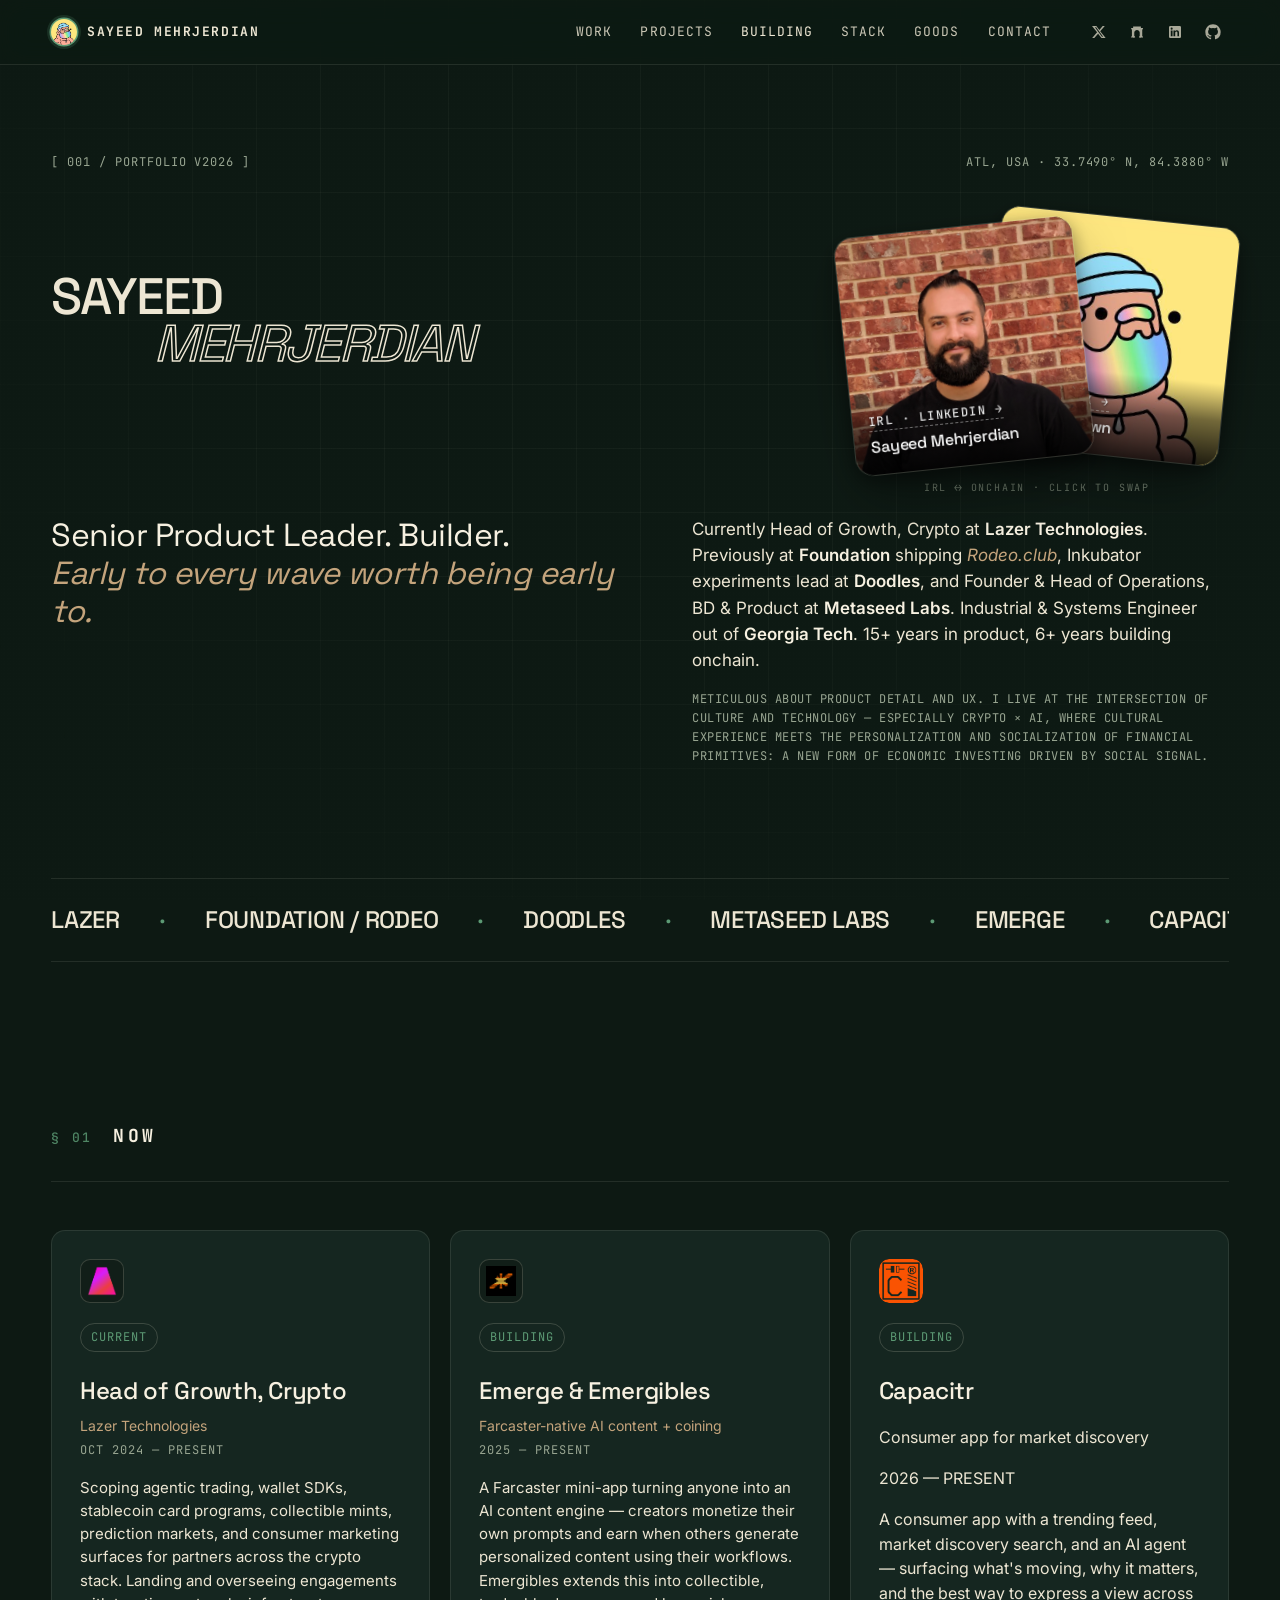
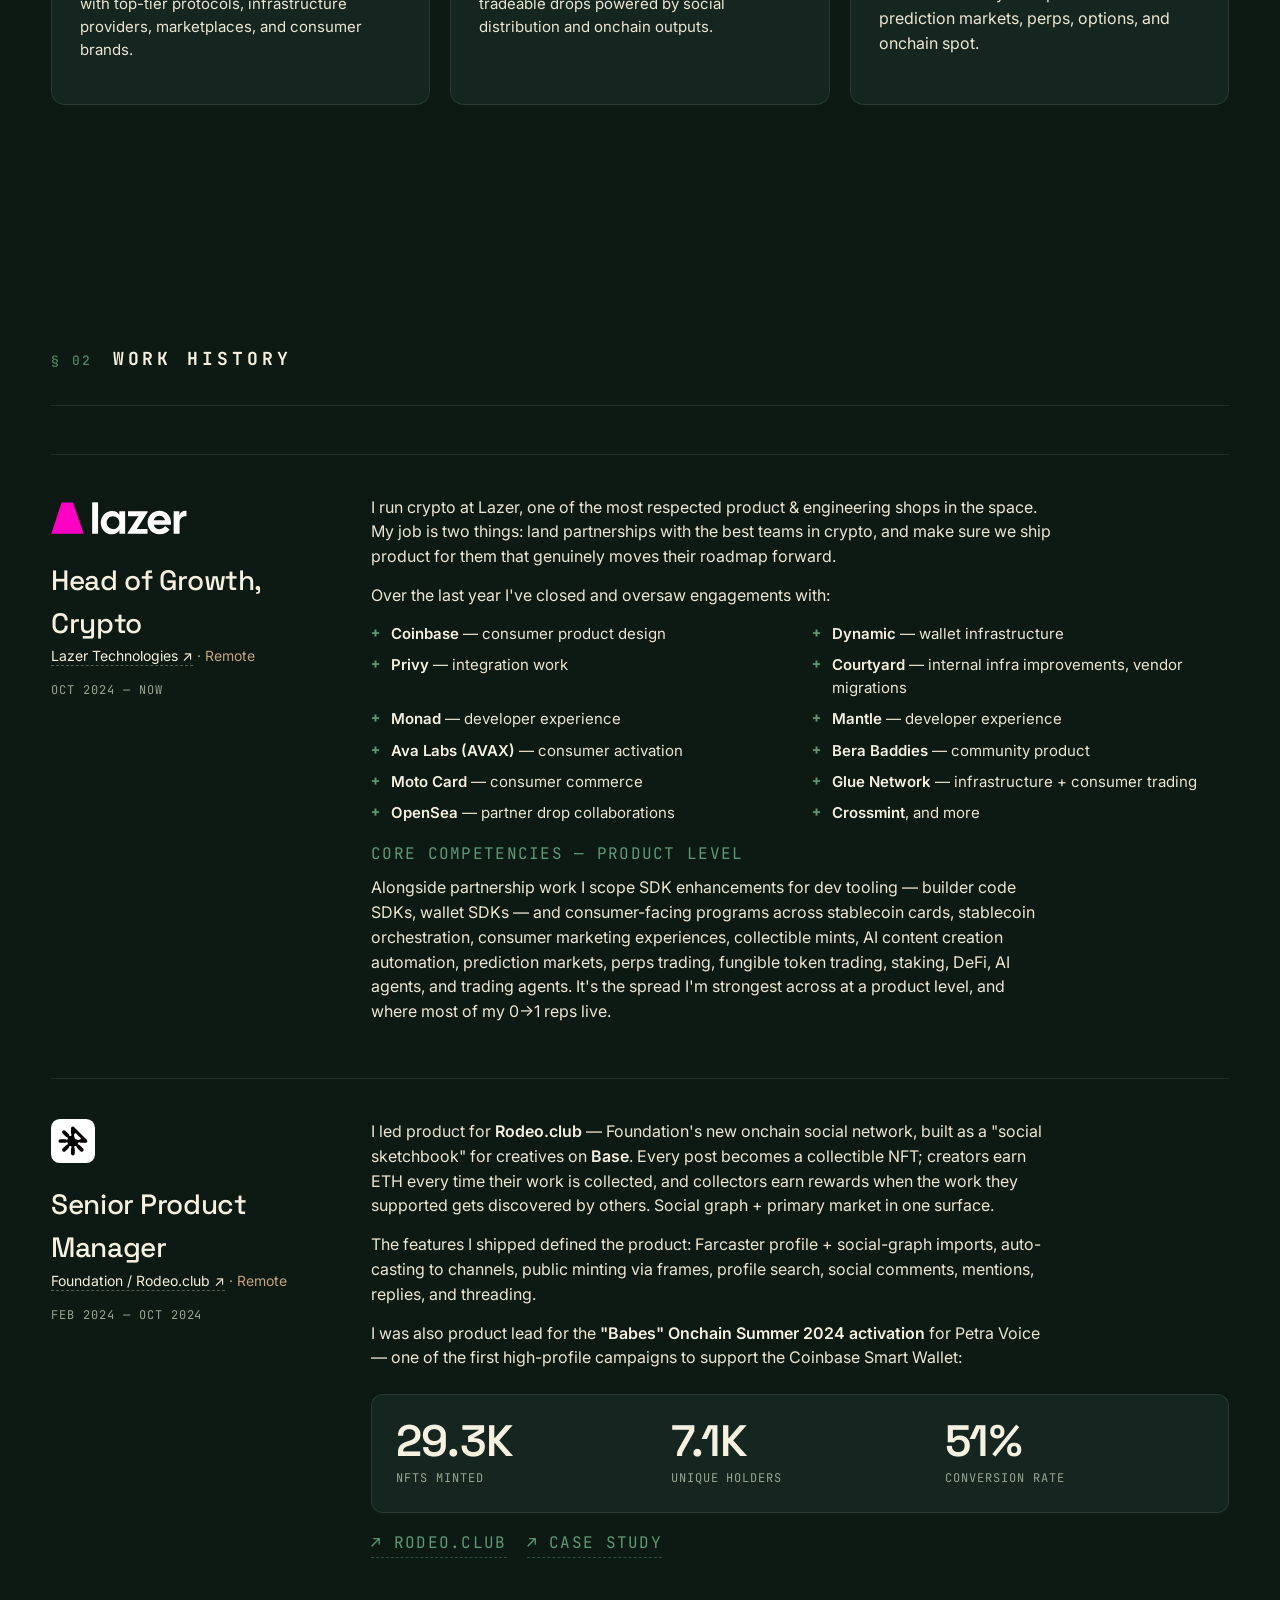
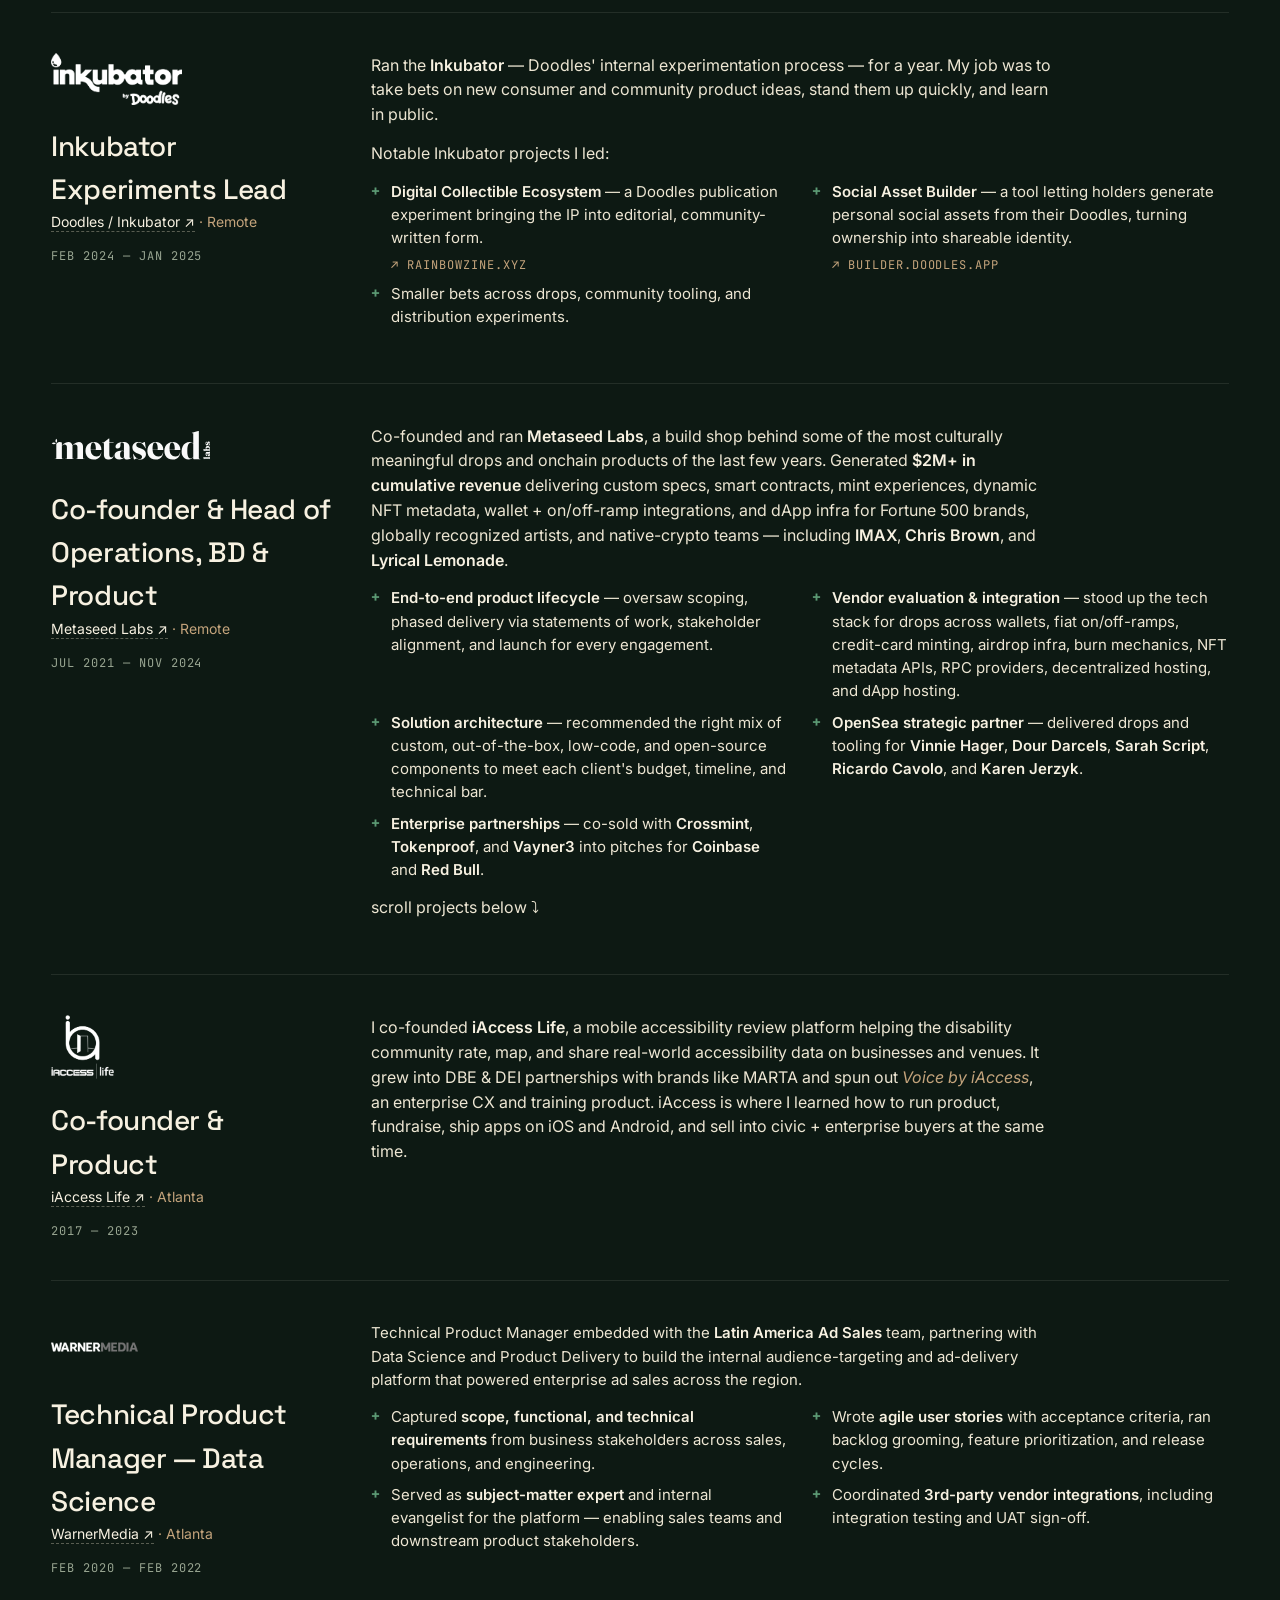
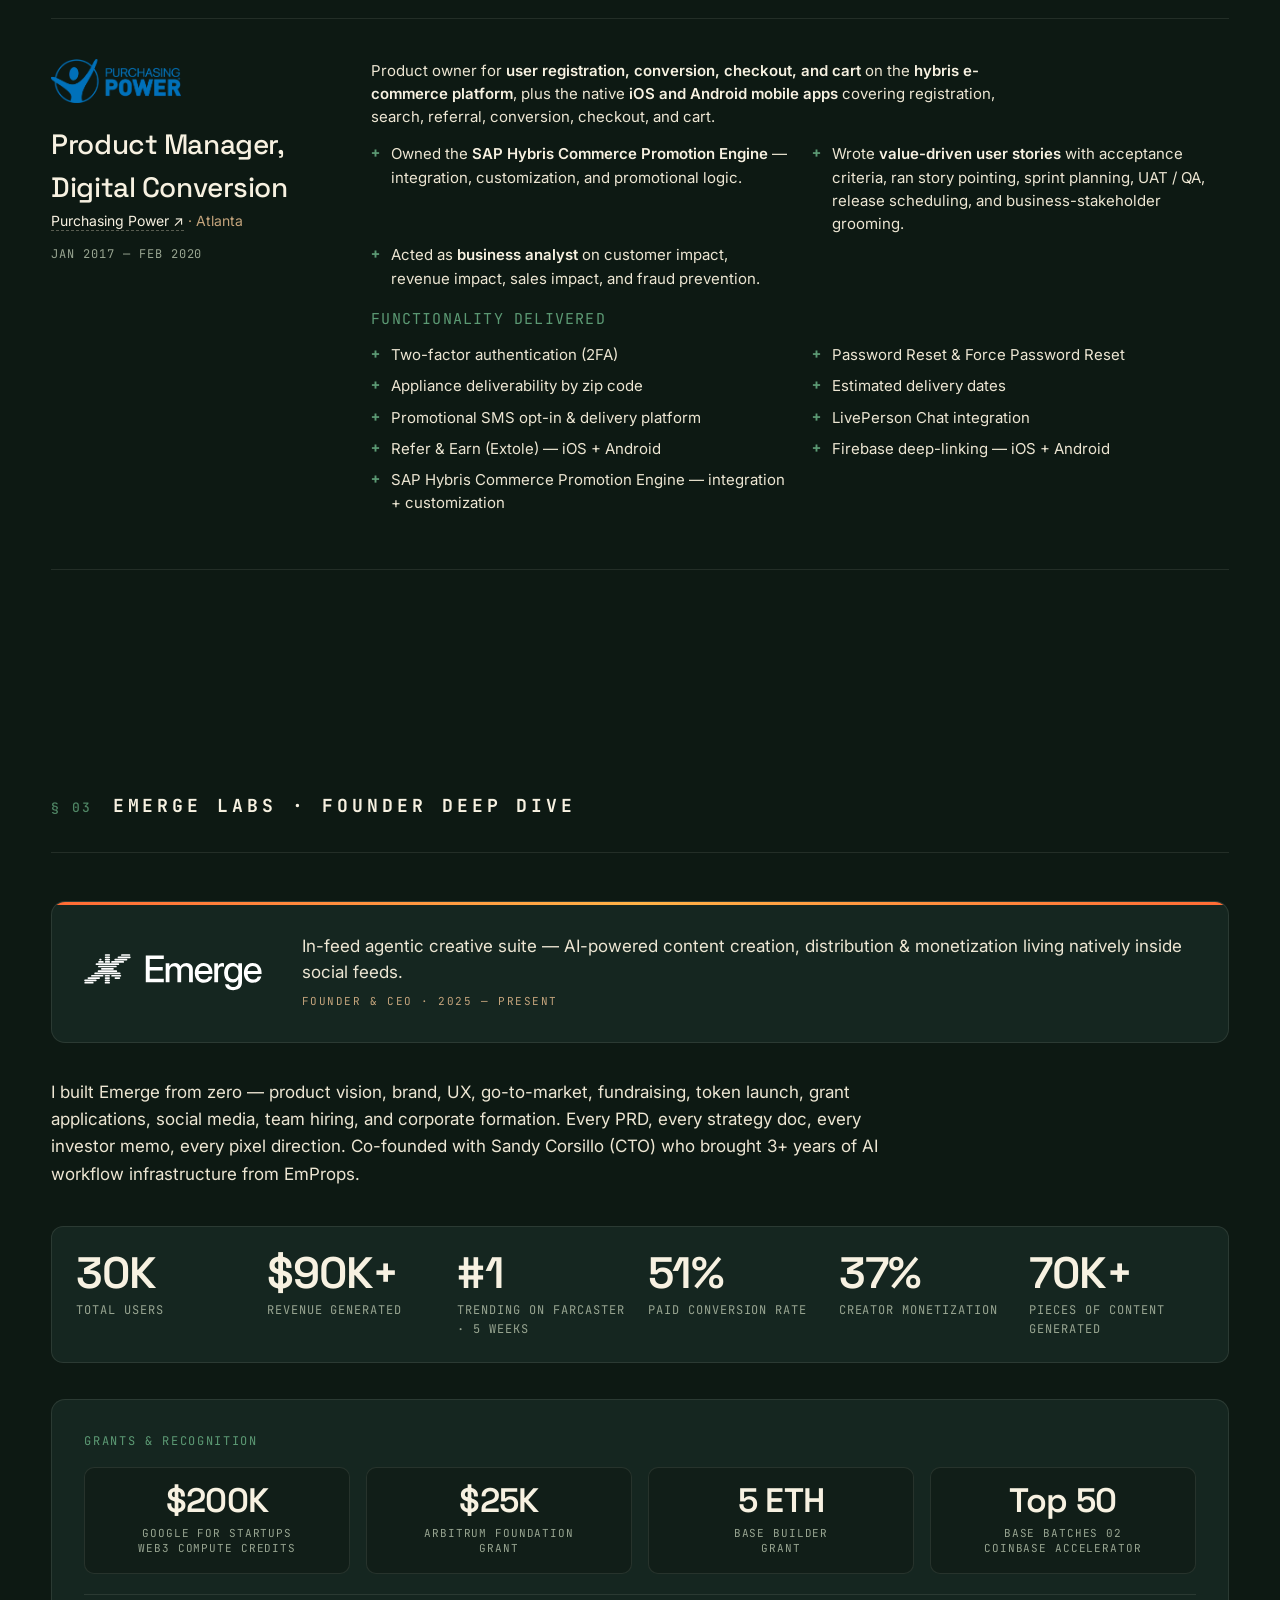
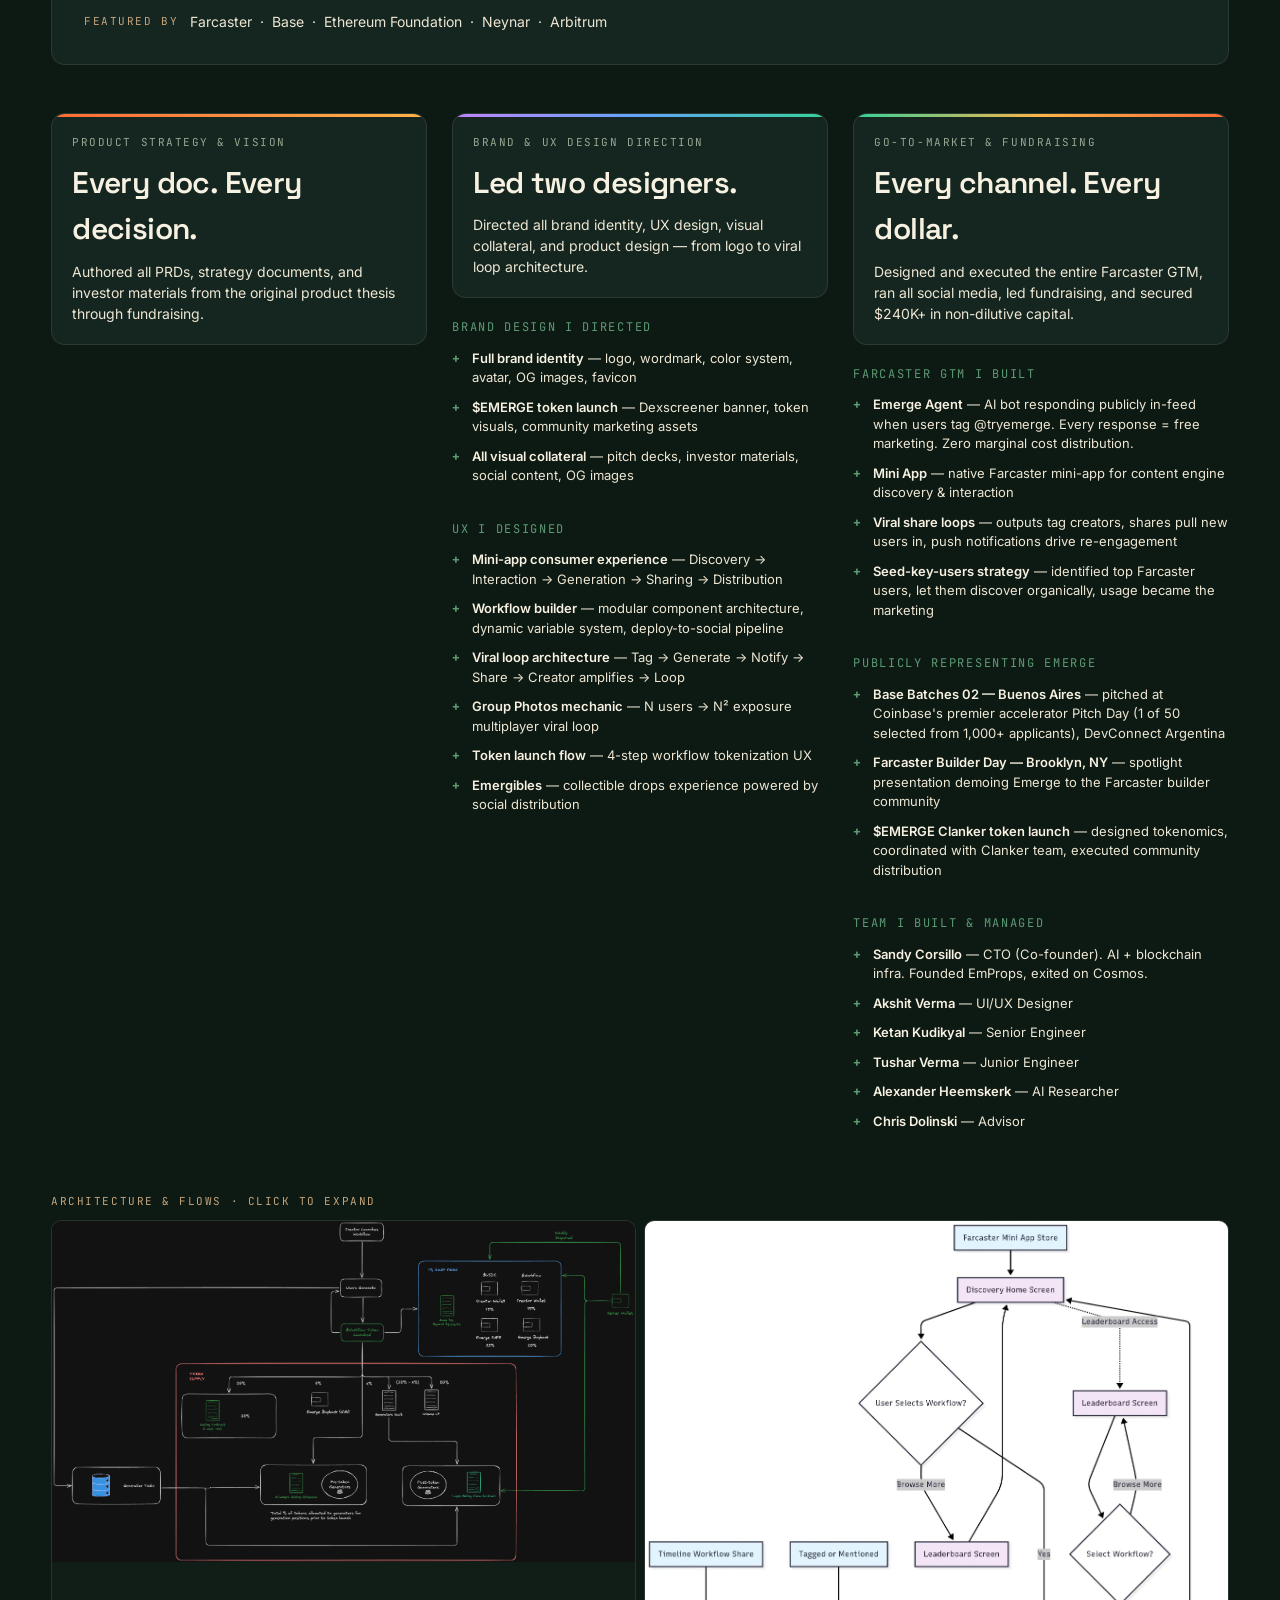
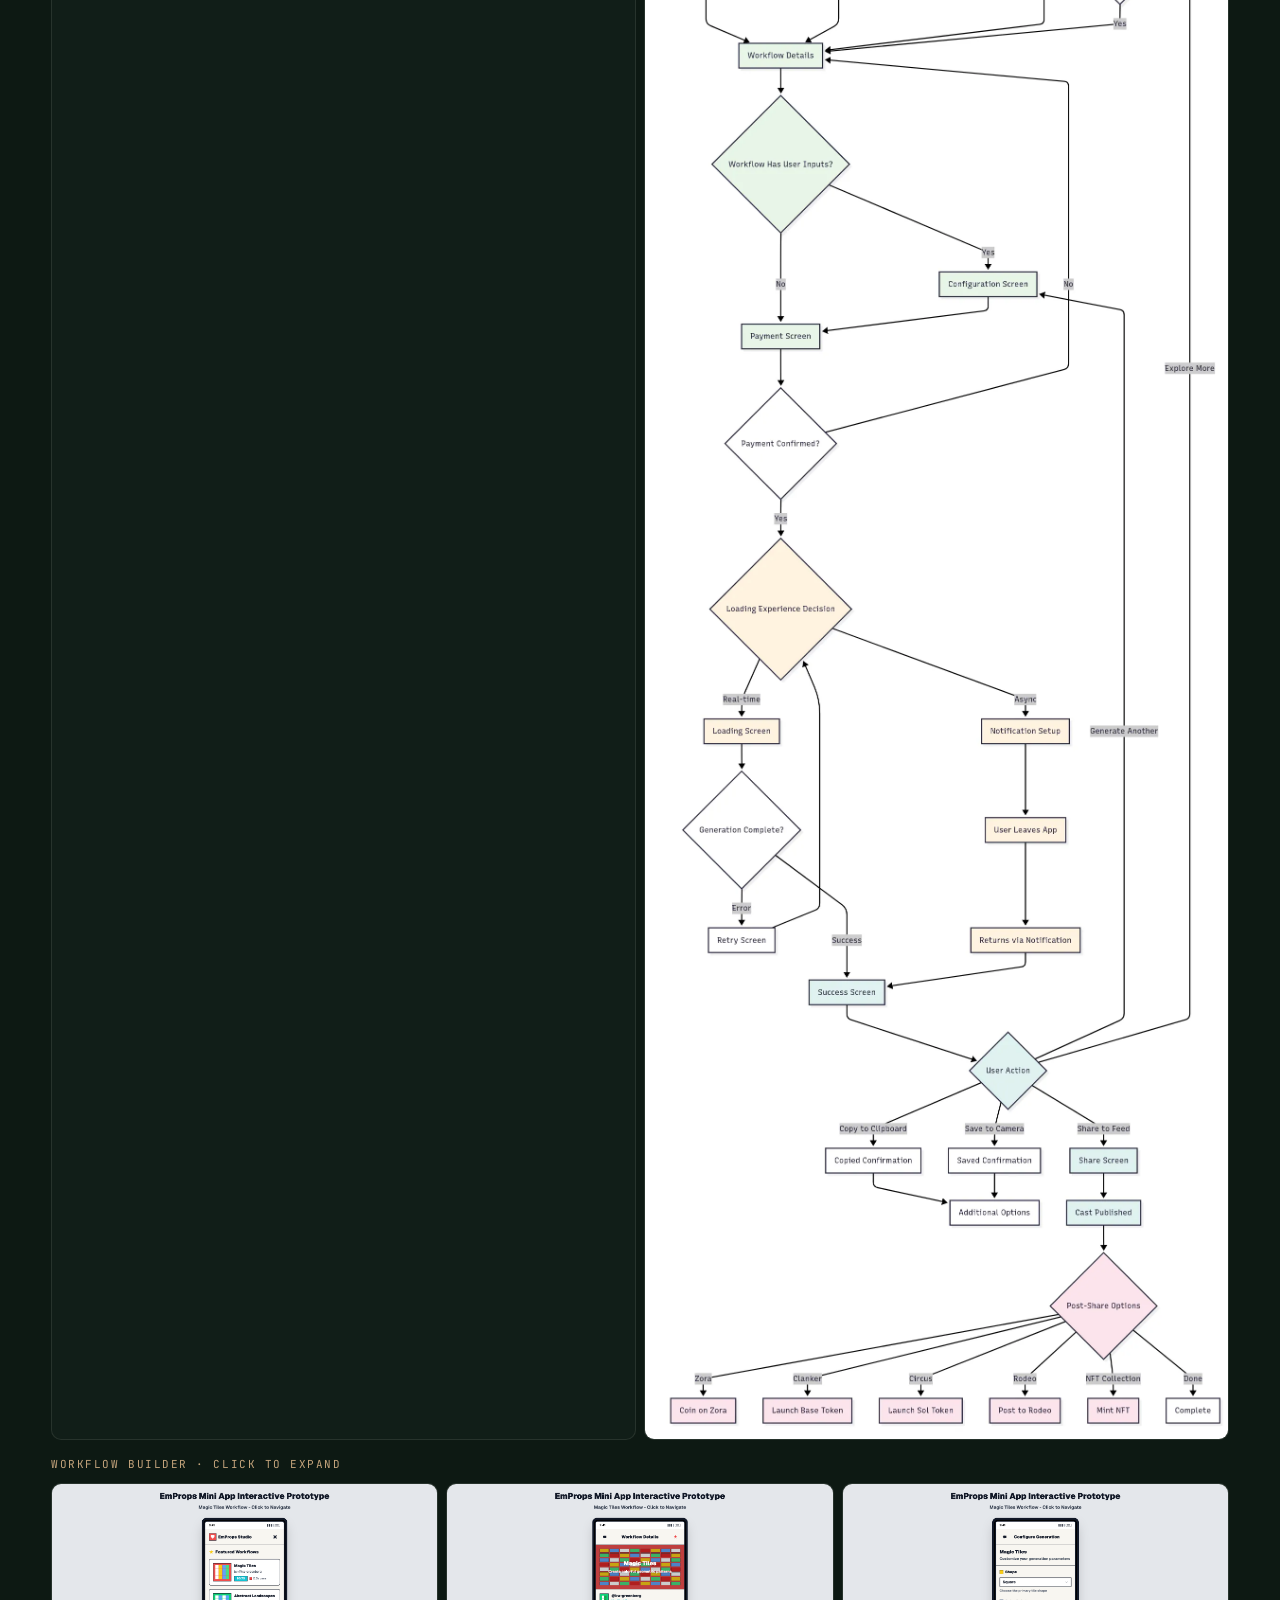
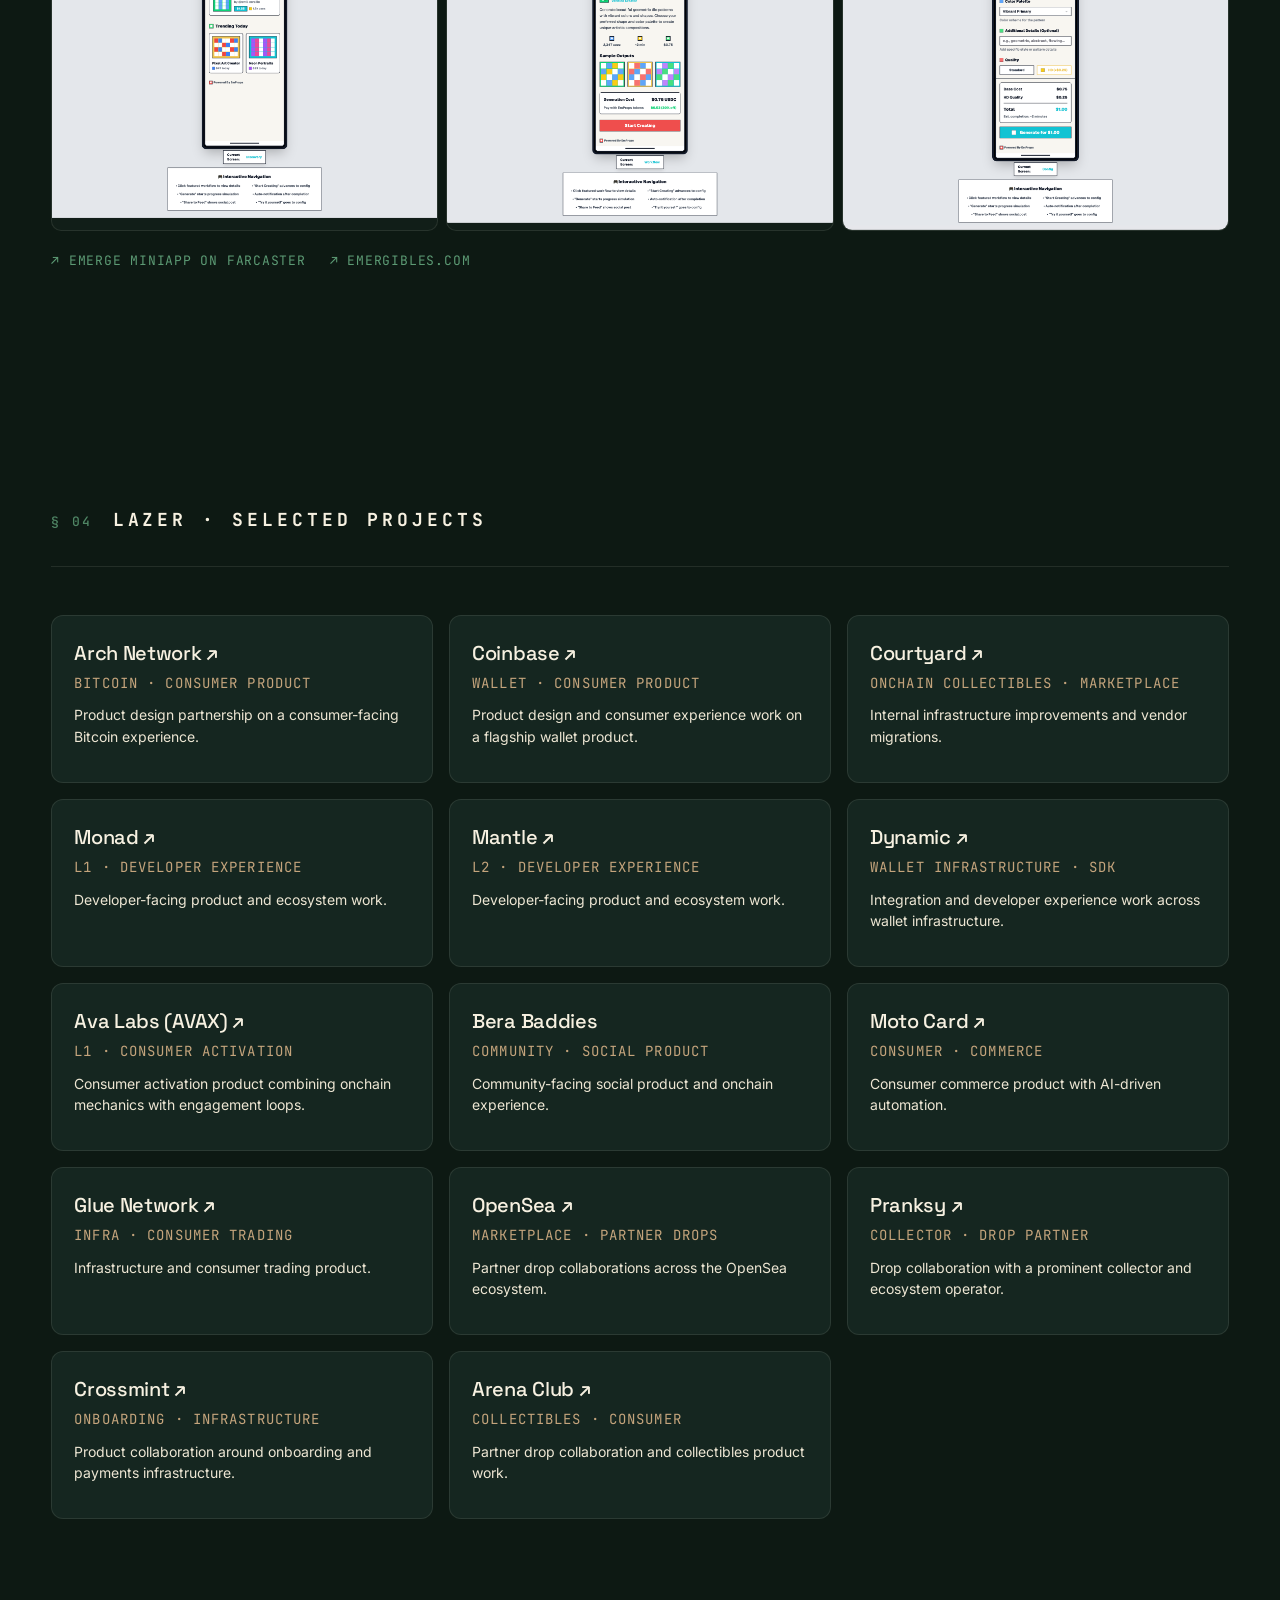
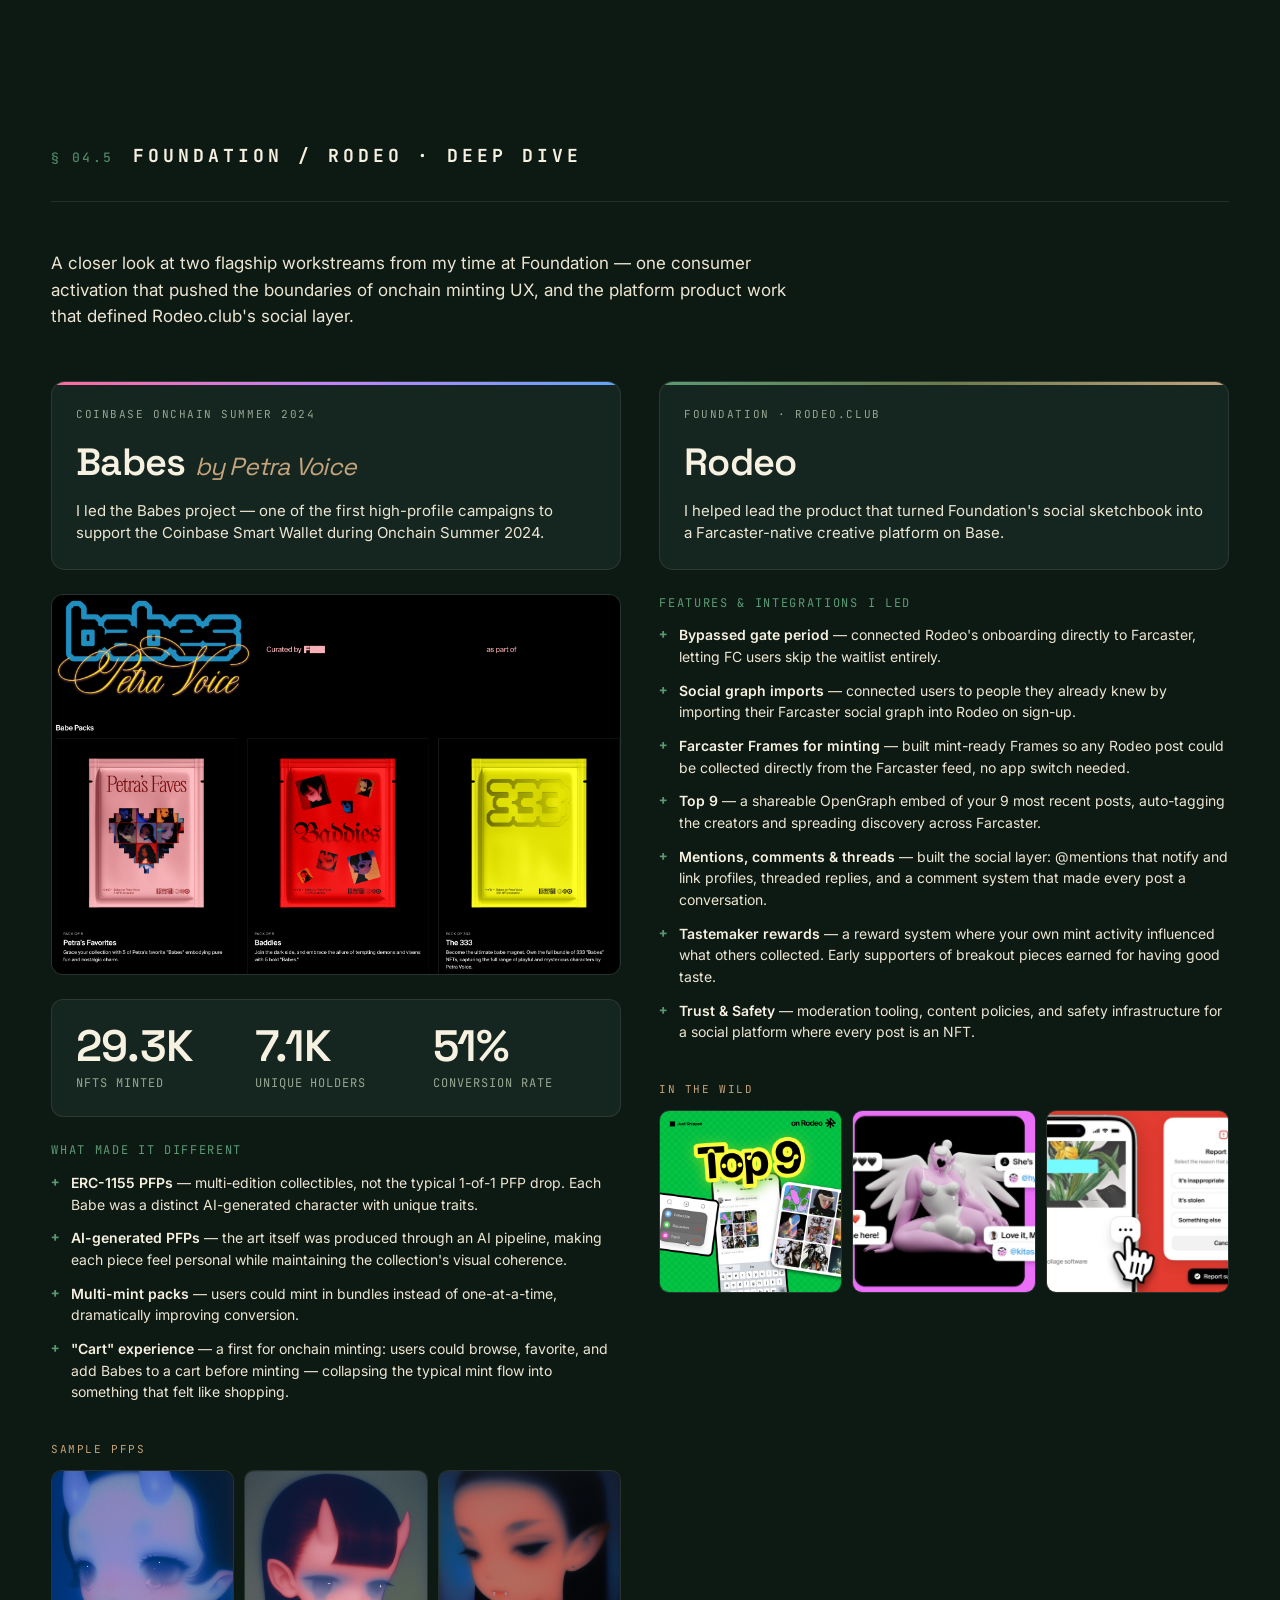
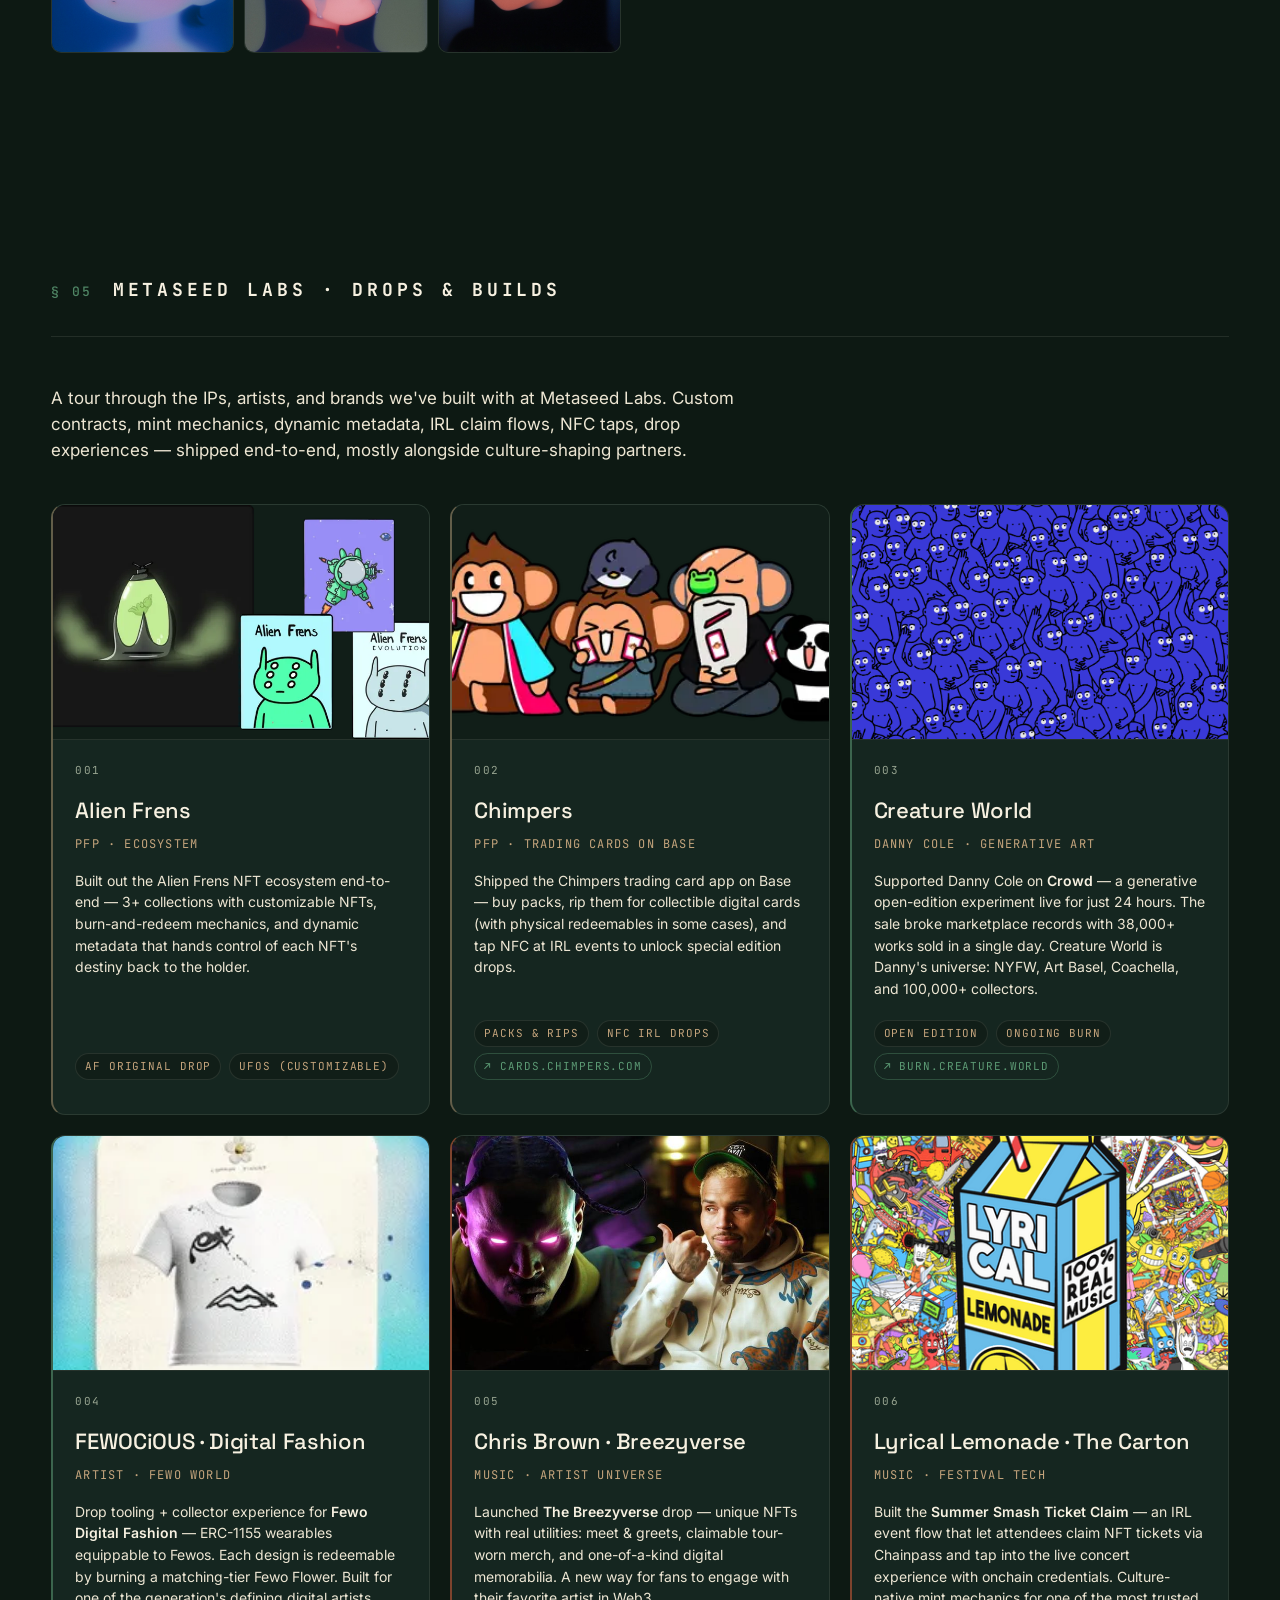
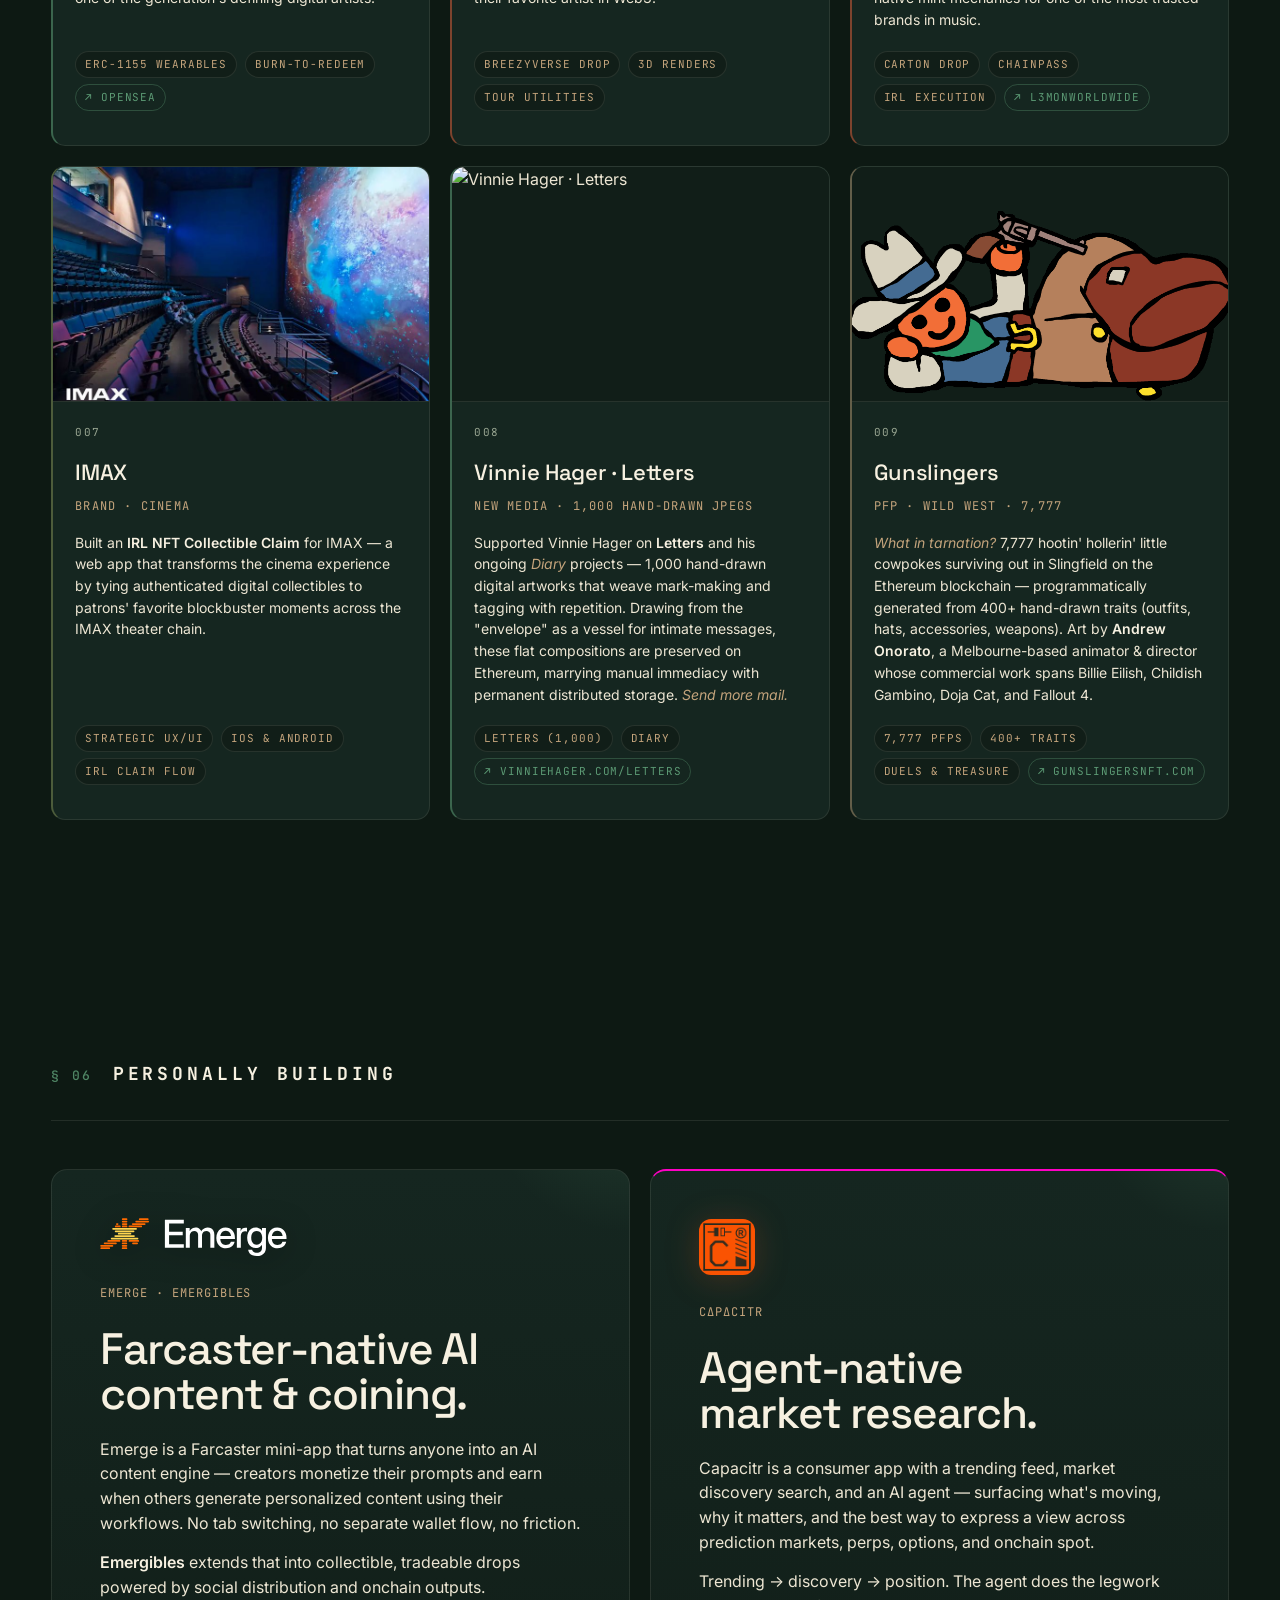
==== commit 8c9a3e8c: "Fix lightbox clicks, make diagrams full-width and bigger - Fix: move lightbox JS inside onReady() — " ====
--- a/index.html
+++ b/index.html
@@ -639,18 +639,6 @@
           <h3>Every doc. Every decision.</h3>
           <p class="emerge-dive__col-sub">Authored all PRDs, strategy documents, and investor materials from the original product thesis through fundraising.</p>
         </div>
-
-        <div class="emerge-dive__gallery">
-          <div class="emerge-dive__gallery-label mono">ARCHITECTURE &amp; FLOWS · CLICK TO EXPAND</div>
-          <div class="emerge-dive__gallery-grid emerge-dive__gallery-grid--2">
-            <div class="emerge-dive__gallery-img emerge-dive__lightbox-trigger" data-full="assets/emerge_launchpad.png">
-              <img src="assets/emerge_launchpad.png" alt="Emerge Launchpad architecture" loading="lazy" />
-            </div>
-            <div class="emerge-dive__gallery-img emerge-dive__lightbox-trigger" data-full="assets/emerge_user_flow.webp">
-              <img src="assets/emerge_user_flow.webp" alt="Emerge user flow diagram" loading="lazy" />
-            </div>
-          </div>
-        </div>
       </div>
 
       <!-- COL 2: BRAND, UX & DESIGN -->
@@ -682,20 +670,6 @@
           </ul>
         </div>
 
-        <div class="emerge-dive__gallery">
-          <div class="emerge-dive__gallery-label mono">WORKFLOW BUILDER · INTERFACE · CLICK TO EXPAND</div>
-          <div class="emerge-dive__gallery-grid emerge-dive__gallery-grid--3">
-            <div class="emerge-dive__gallery-img emerge-dive__lightbox-trigger" data-full="assets/emerge_emprops1.png">
-              <img src="assets/emerge_emprops1.png" alt="EmProps workflow builder — components" loading="lazy" />
-            </div>
-            <div class="emerge-dive__gallery-img emerge-dive__lightbox-trigger" data-full="assets/emerge_emprops2.png">
-              <img src="assets/emerge_emprops2.png" alt="EmProps workflow builder — chaining" loading="lazy" />
-            </div>
-            <div class="emerge-dive__gallery-img emerge-dive__lightbox-trigger" data-full="assets/emerge_emprops3.png">
-              <img src="assets/emerge_emprops3.png" alt="EmProps workflow builder — variables" loading="lazy" />
-            </div>
-          </div>
-        </div>
       </div>
 
       <!-- COL 3: GTM, FUNDRAISING & OPS -->
@@ -738,6 +712,35 @@
         </div>
       </div>
 
+    </div>
+
+    <!-- FULL-WIDTH DIAGRAMS -->
+    <div class="emerge-dive__diagrams">
+      <div class="emerge-dive__gallery">
+        <div class="emerge-dive__gallery-label mono">ARCHITECTURE &amp; FLOWS · CLICK TO EXPAND</div>
+        <div class="emerge-dive__gallery-grid">
+          <div class="emerge-dive__gallery-img emerge-dive__lightbox-trigger" data-full="assets/emerge_launchpad.png">
+            <img src="assets/emerge_launchpad.png" alt="Emerge Launchpad architecture" loading="lazy" />
+          </div>
+          <div class="emerge-dive__gallery-img emerge-dive__lightbox-trigger" data-full="assets/emerge_user_flow.webp">
+            <img src="assets/emerge_user_flow.webp" alt="Emerge user flow diagram" loading="lazy" />
+          </div>
+        </div>
+      </div>
+      <div class="emerge-dive__gallery" style="margin-top: 16px;">
+        <div class="emerge-dive__gallery-label mono">WORKFLOW BUILDER · CLICK TO EXPAND</div>
+        <div class="emerge-dive__gallery-grid" style="grid-template-columns: repeat(3, 1fr);">
+          <div class="emerge-dive__gallery-img emerge-dive__lightbox-trigger" data-full="assets/emerge_emprops1.png">
+            <img src="assets/emerge_emprops1.png" alt="EmProps workflow builder — components" loading="lazy" />
+          </div>
+          <div class="emerge-dive__gallery-img emerge-dive__lightbox-trigger" data-full="assets/emerge_emprops2.png">
+            <img src="assets/emerge_emprops2.png" alt="EmProps workflow builder — chaining" loading="lazy" />
+          </div>
+          <div class="emerge-dive__gallery-img emerge-dive__lightbox-trigger" data-full="assets/emerge_emprops3.png">
+            <img src="assets/emerge_emprops3.png" alt="EmProps workflow builder — variables" loading="lazy" />
+          </div>
+        </div>
+      </div>
     </div>
 
     <p class="emerge-dive__links mono">
--- a/styles.css
+++ b/styles.css
@@ -1037,11 +1037,7 @@
   overflow: hidden;
   border: 1px solid var(--hairline);
   background: var(--bg-2);
-  aspect-ratio: 1;
   transition: transform .35s var(--ease), border-color .35s var(--ease);
-}
-.emerge-dive__gallery-grid--2 .emerge-dive__gallery-img {
-  aspect-ratio: 4 / 3;
 }
 .emerge-dive__gallery-img:hover {
   transform: translateY(-2px);
@@ -1049,9 +1045,19 @@
 }
 .emerge-dive__gallery-img img {
   width: 100%;
-  height: 100%;
-  object-fit: cover;
+  height: auto;
   display: block;
+}
+
+/* --- Full-width diagram rows (outside columns) --- */
+.emerge-dive__diagrams {
+  margin-top: clamp(28px, 4vw, 48px);
+}
+.emerge-dive__diagrams .emerge-dive__gallery-grid {
+  grid-template-columns: 1fr 1fr;
+}
+@media (max-width: 640px) {
+  .emerge-dive__diagrams .emerge-dive__gallery-grid { grid-template-columns: 1fr; }
 }
 
 /* --- Hero image (full-width interface shot) --- */
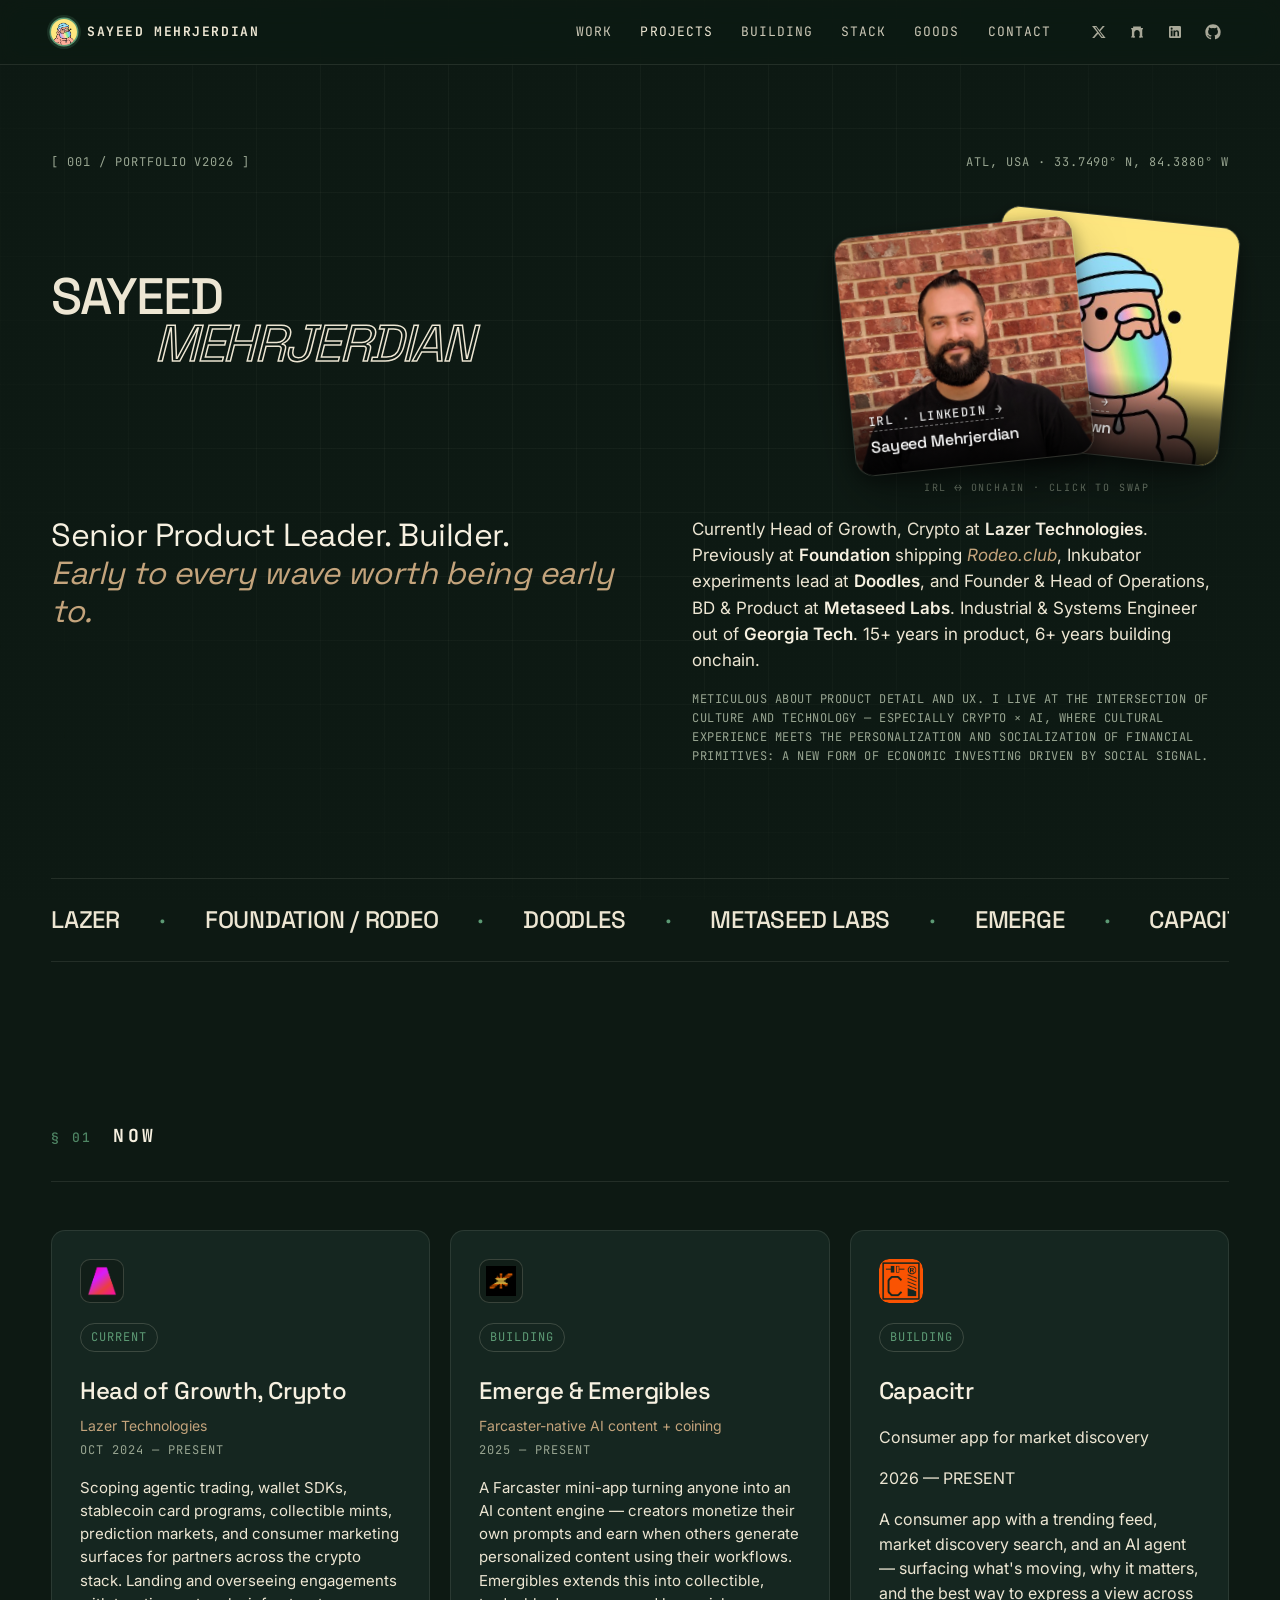
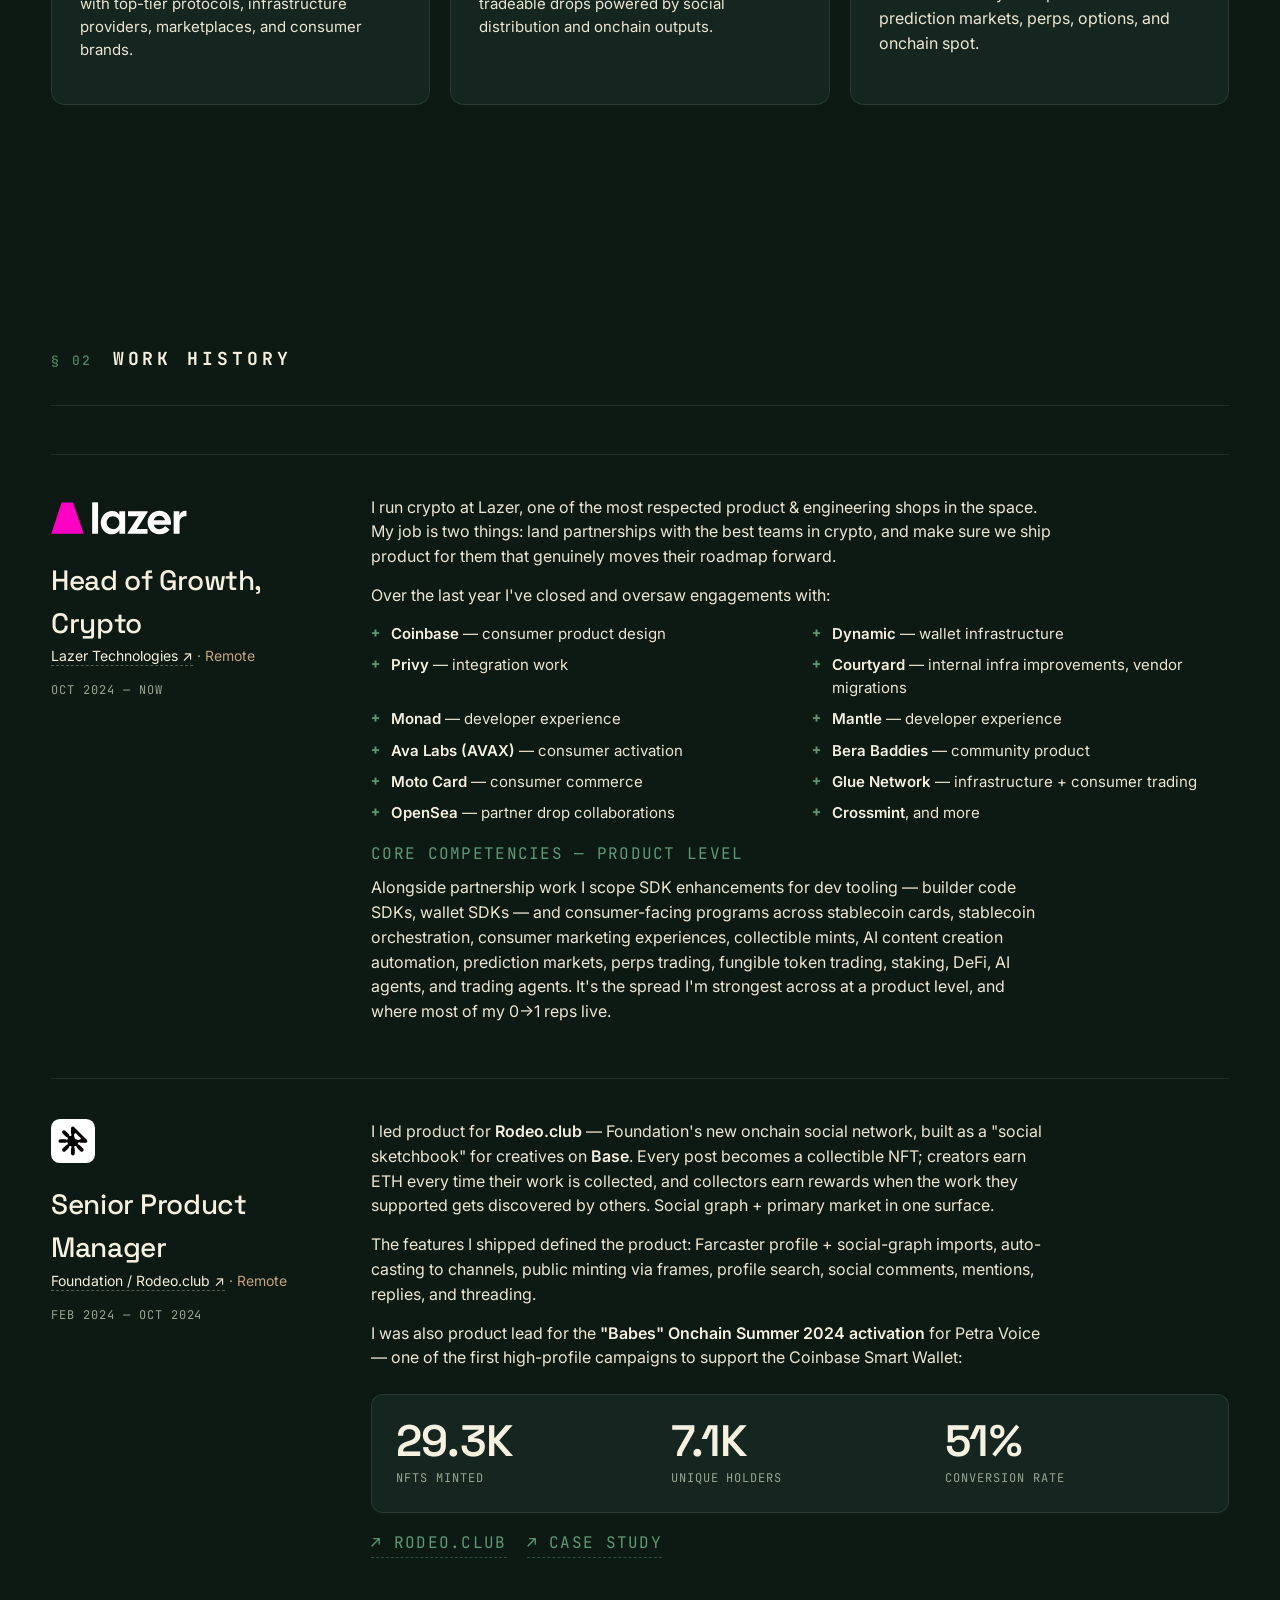
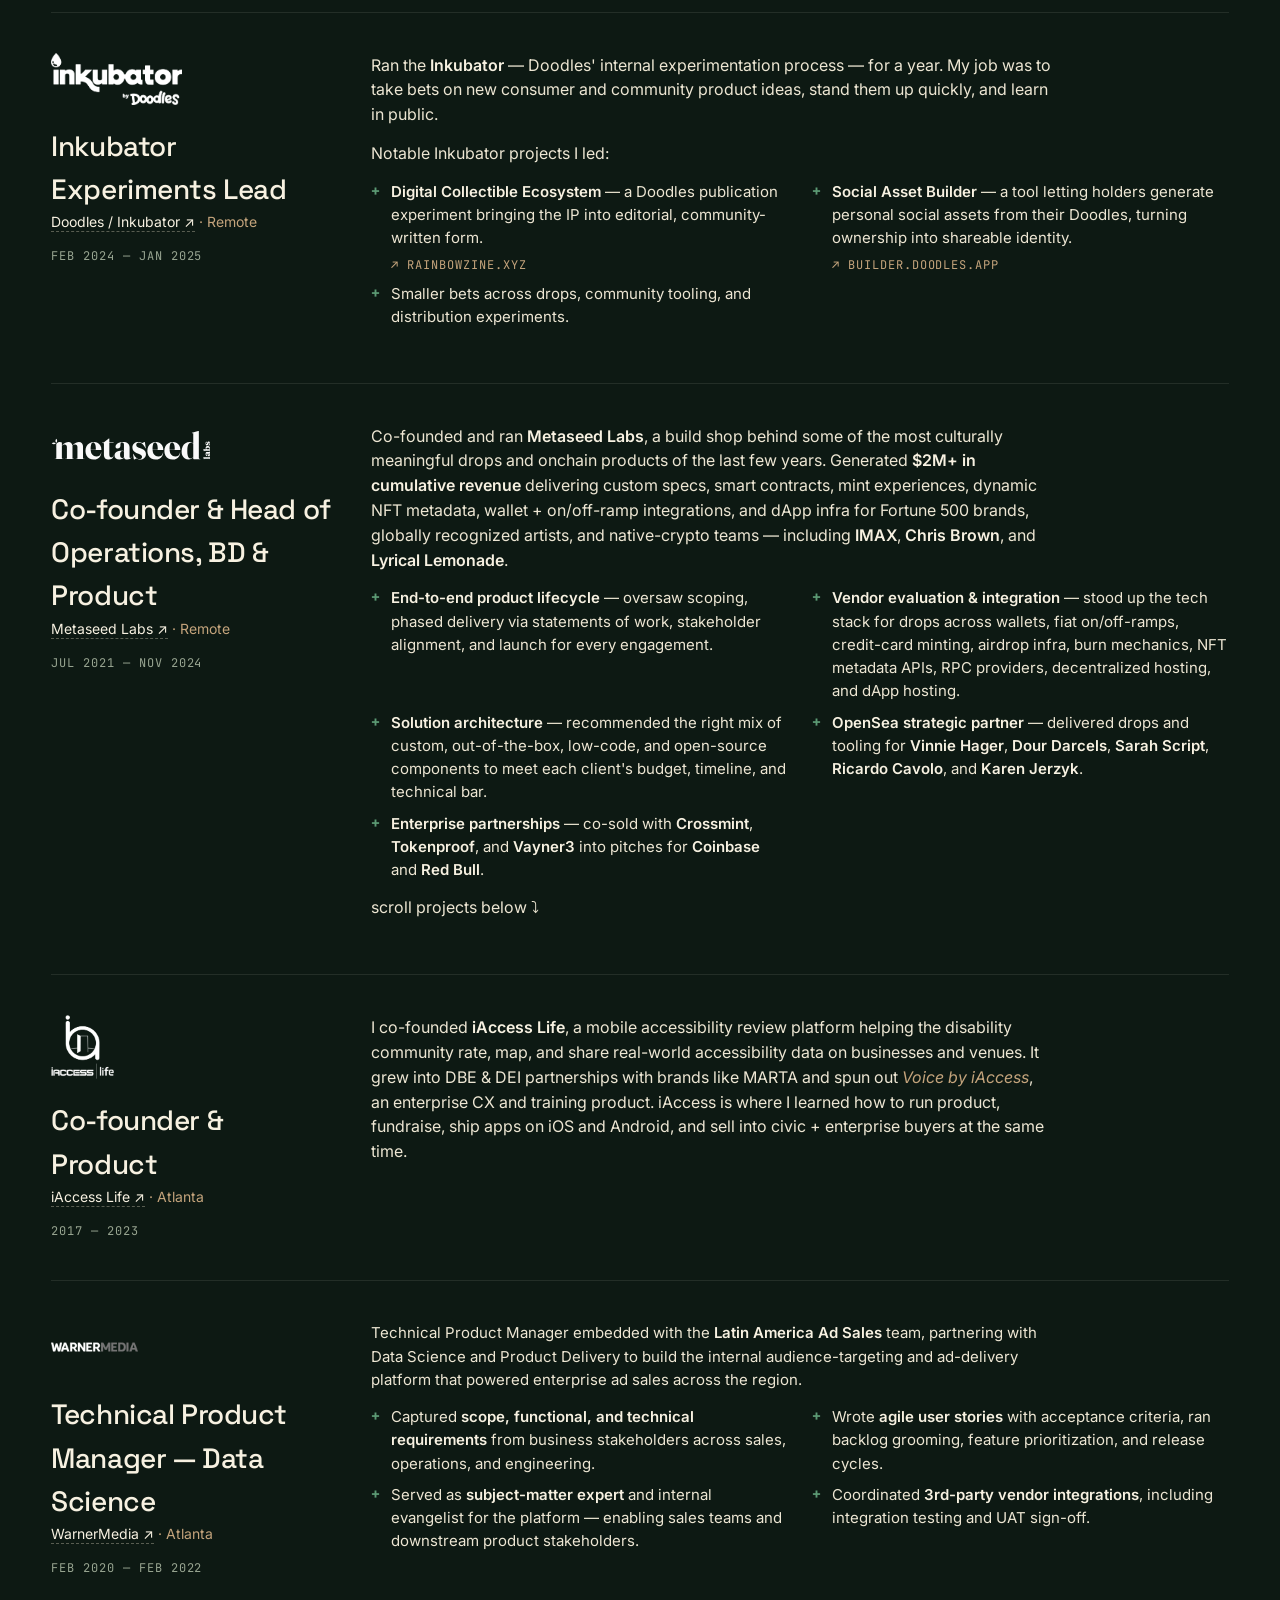
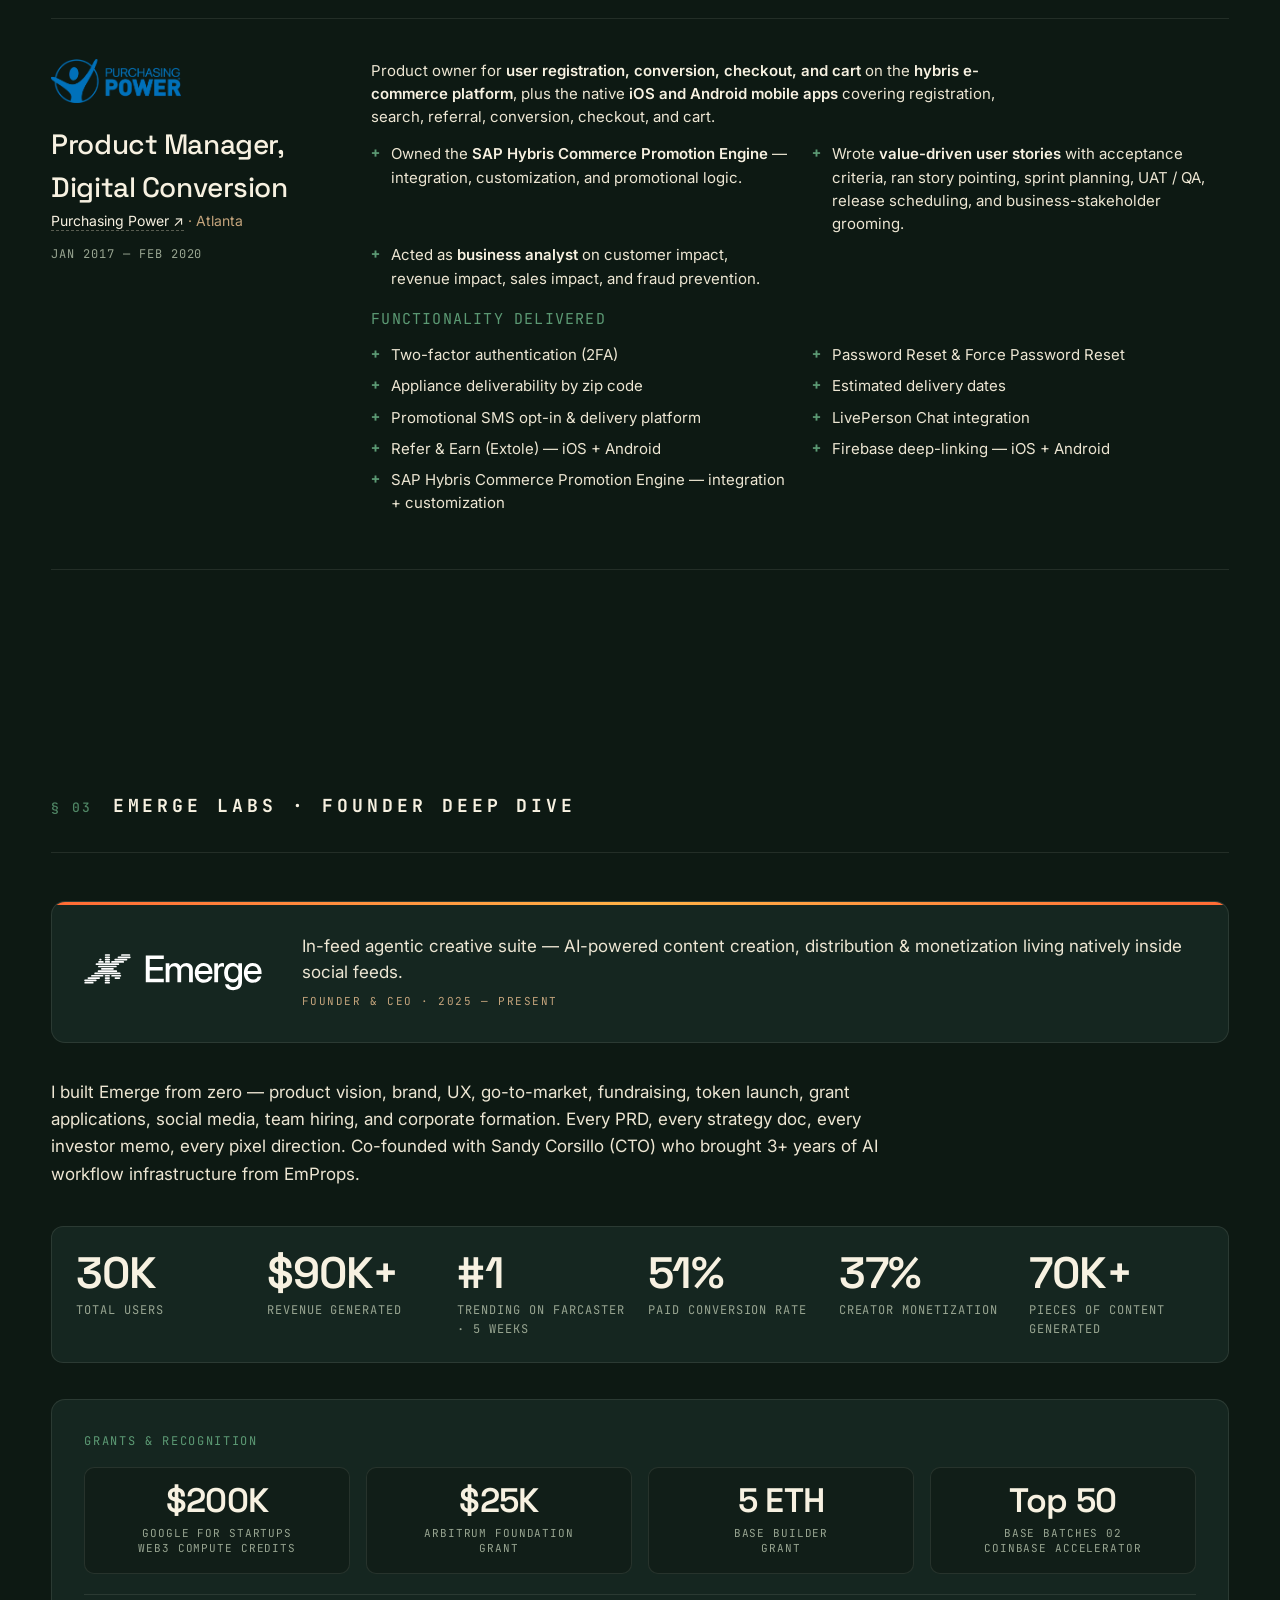
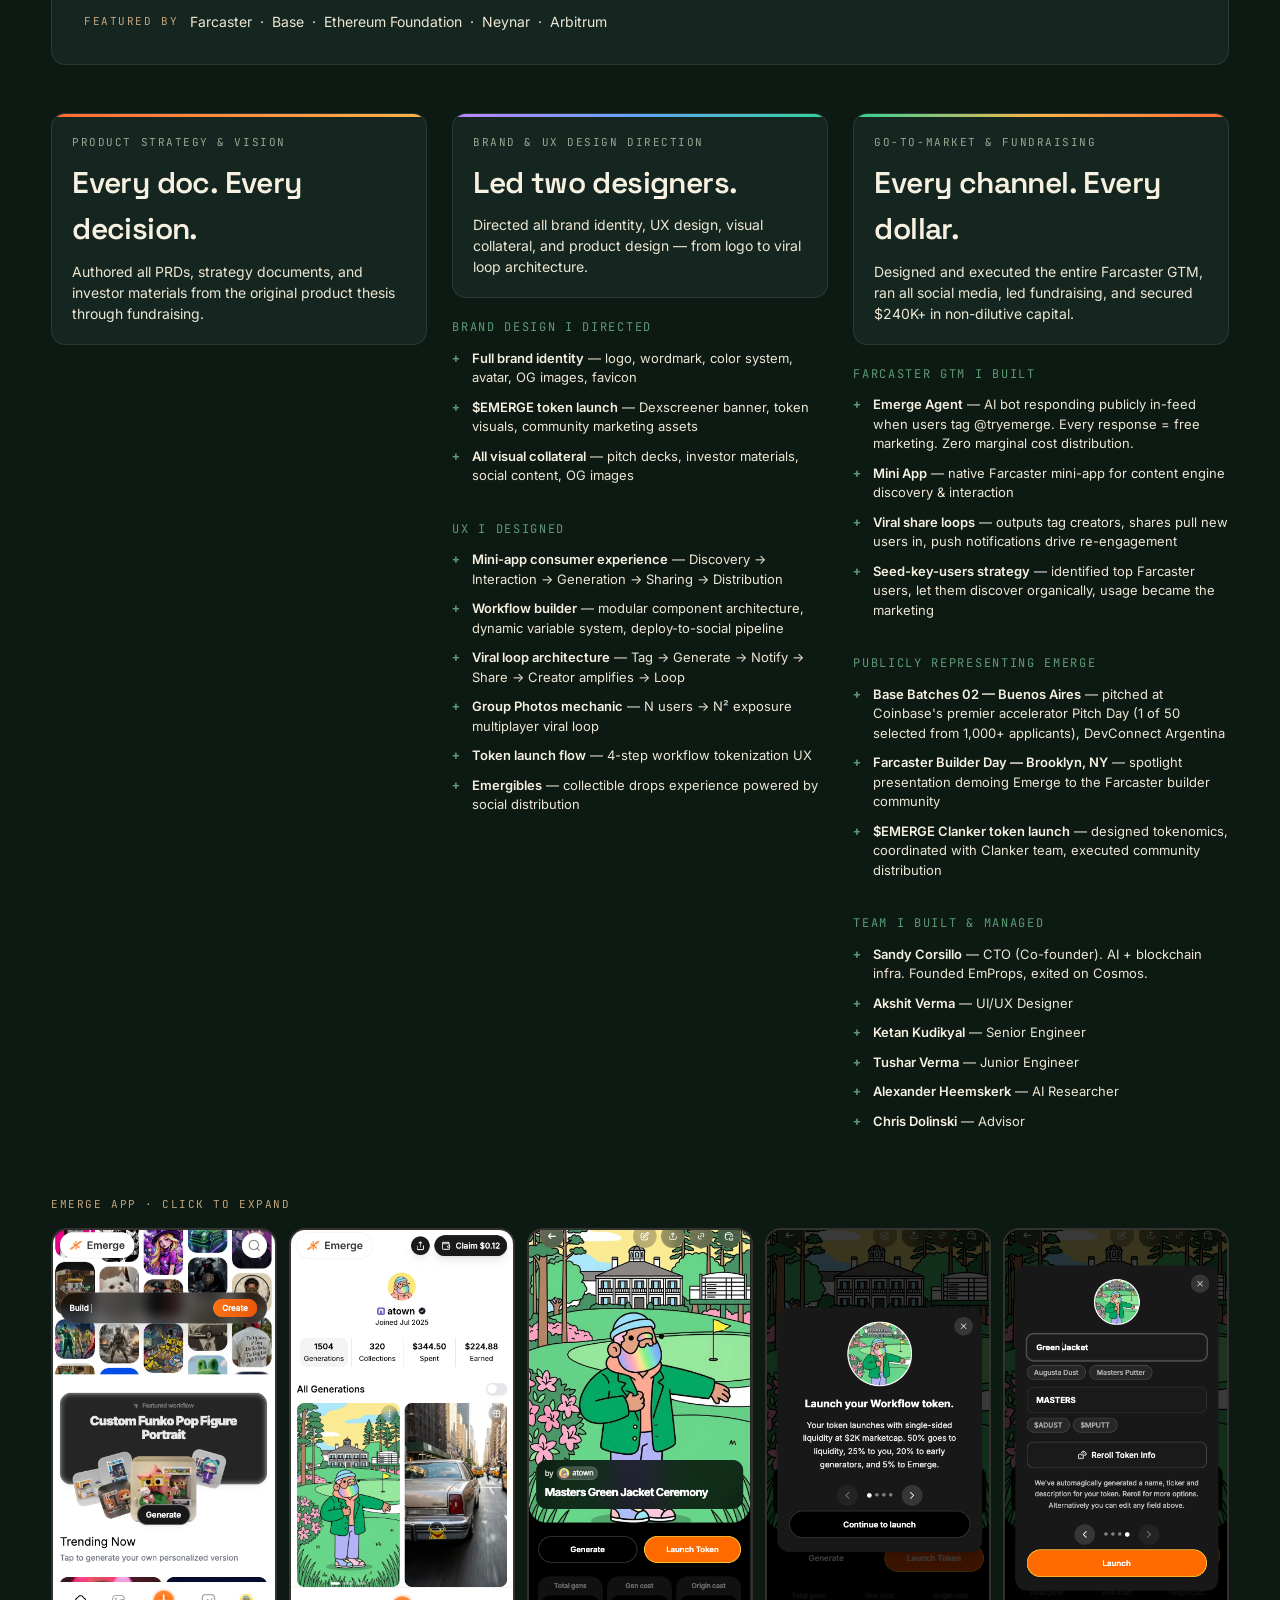
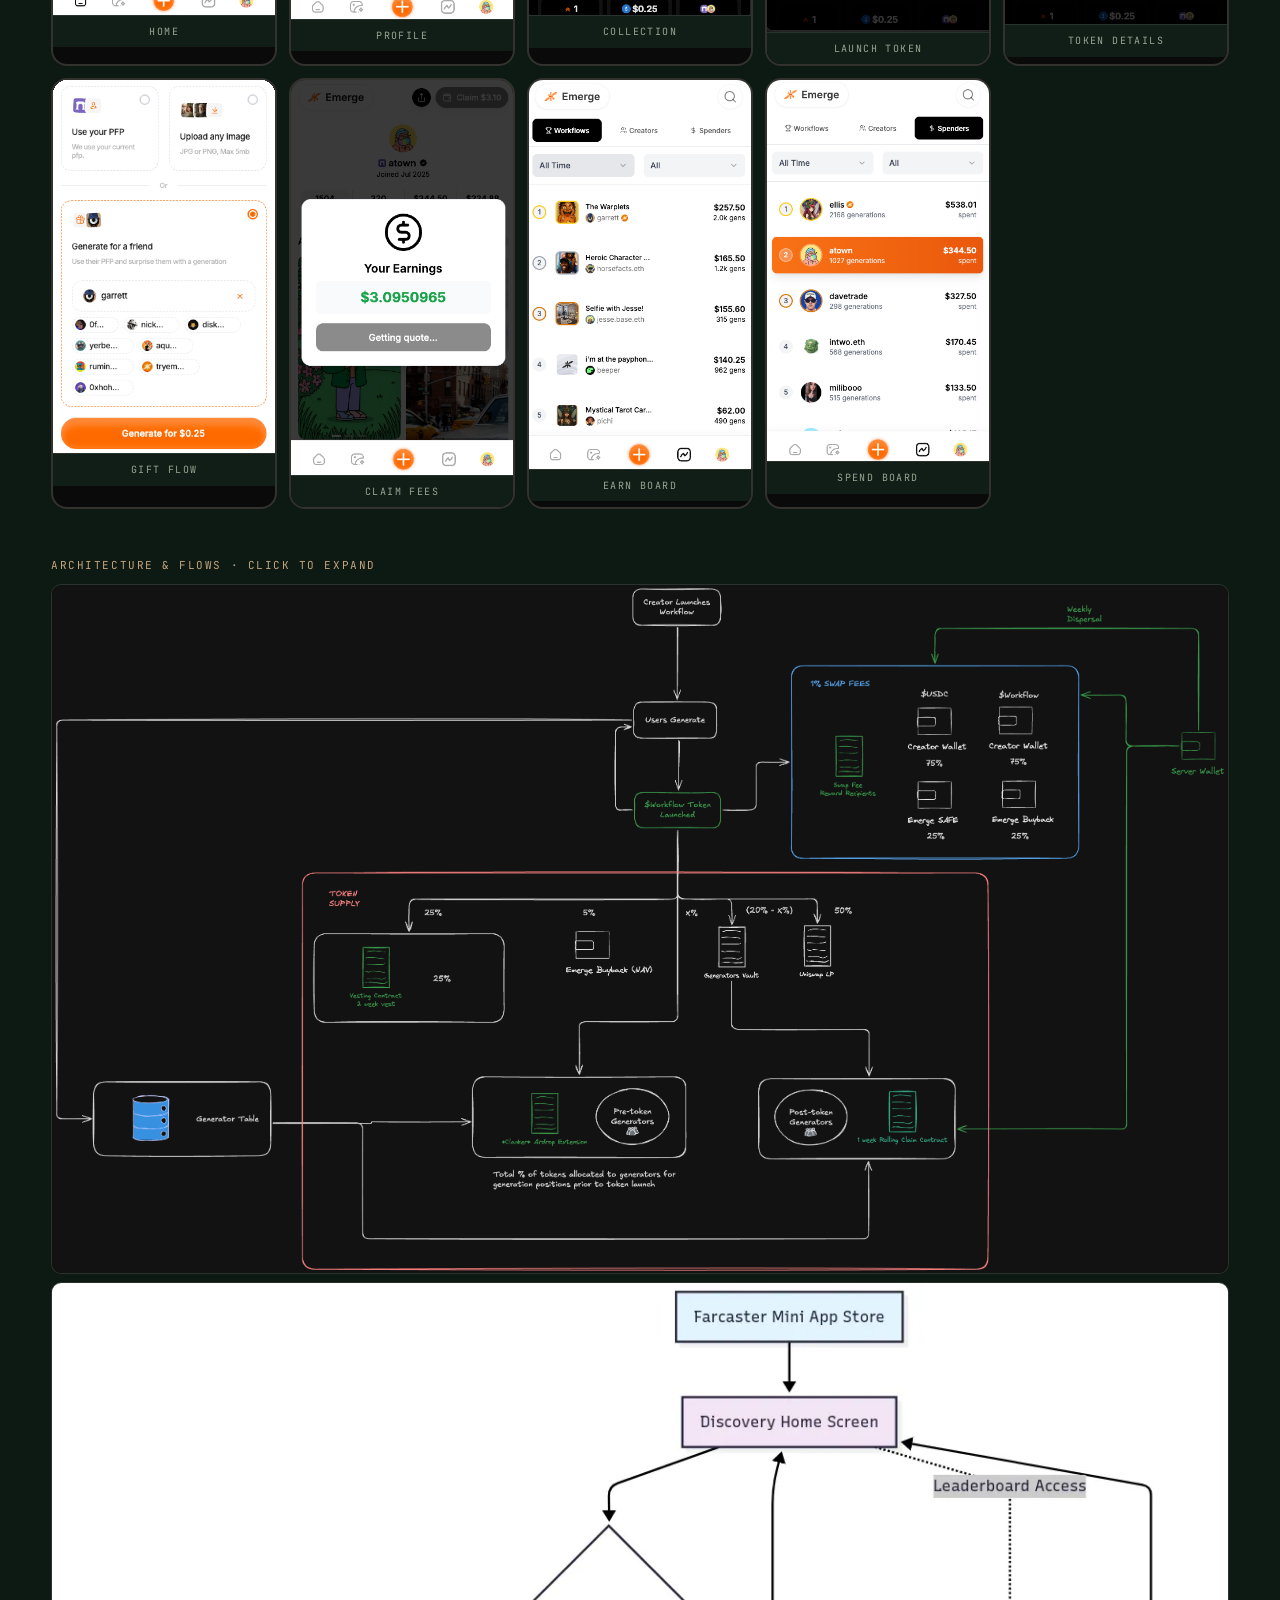
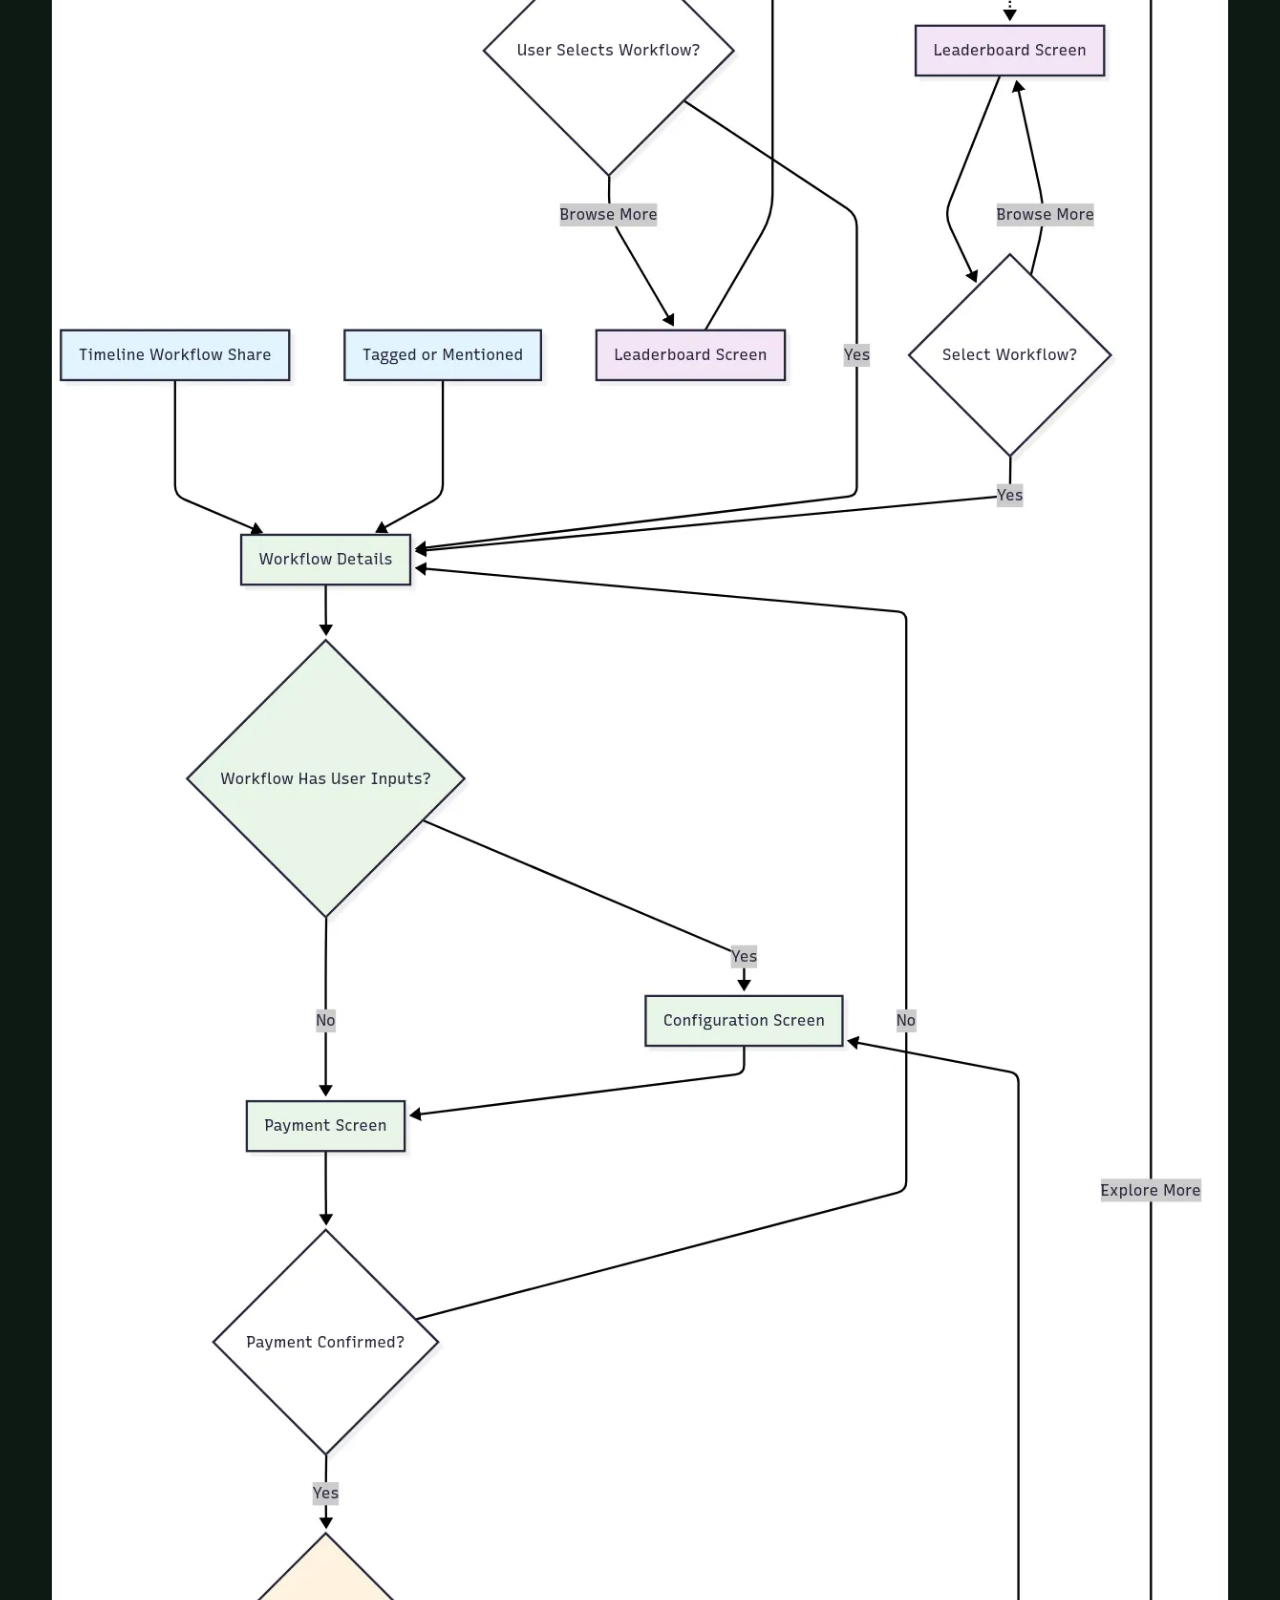
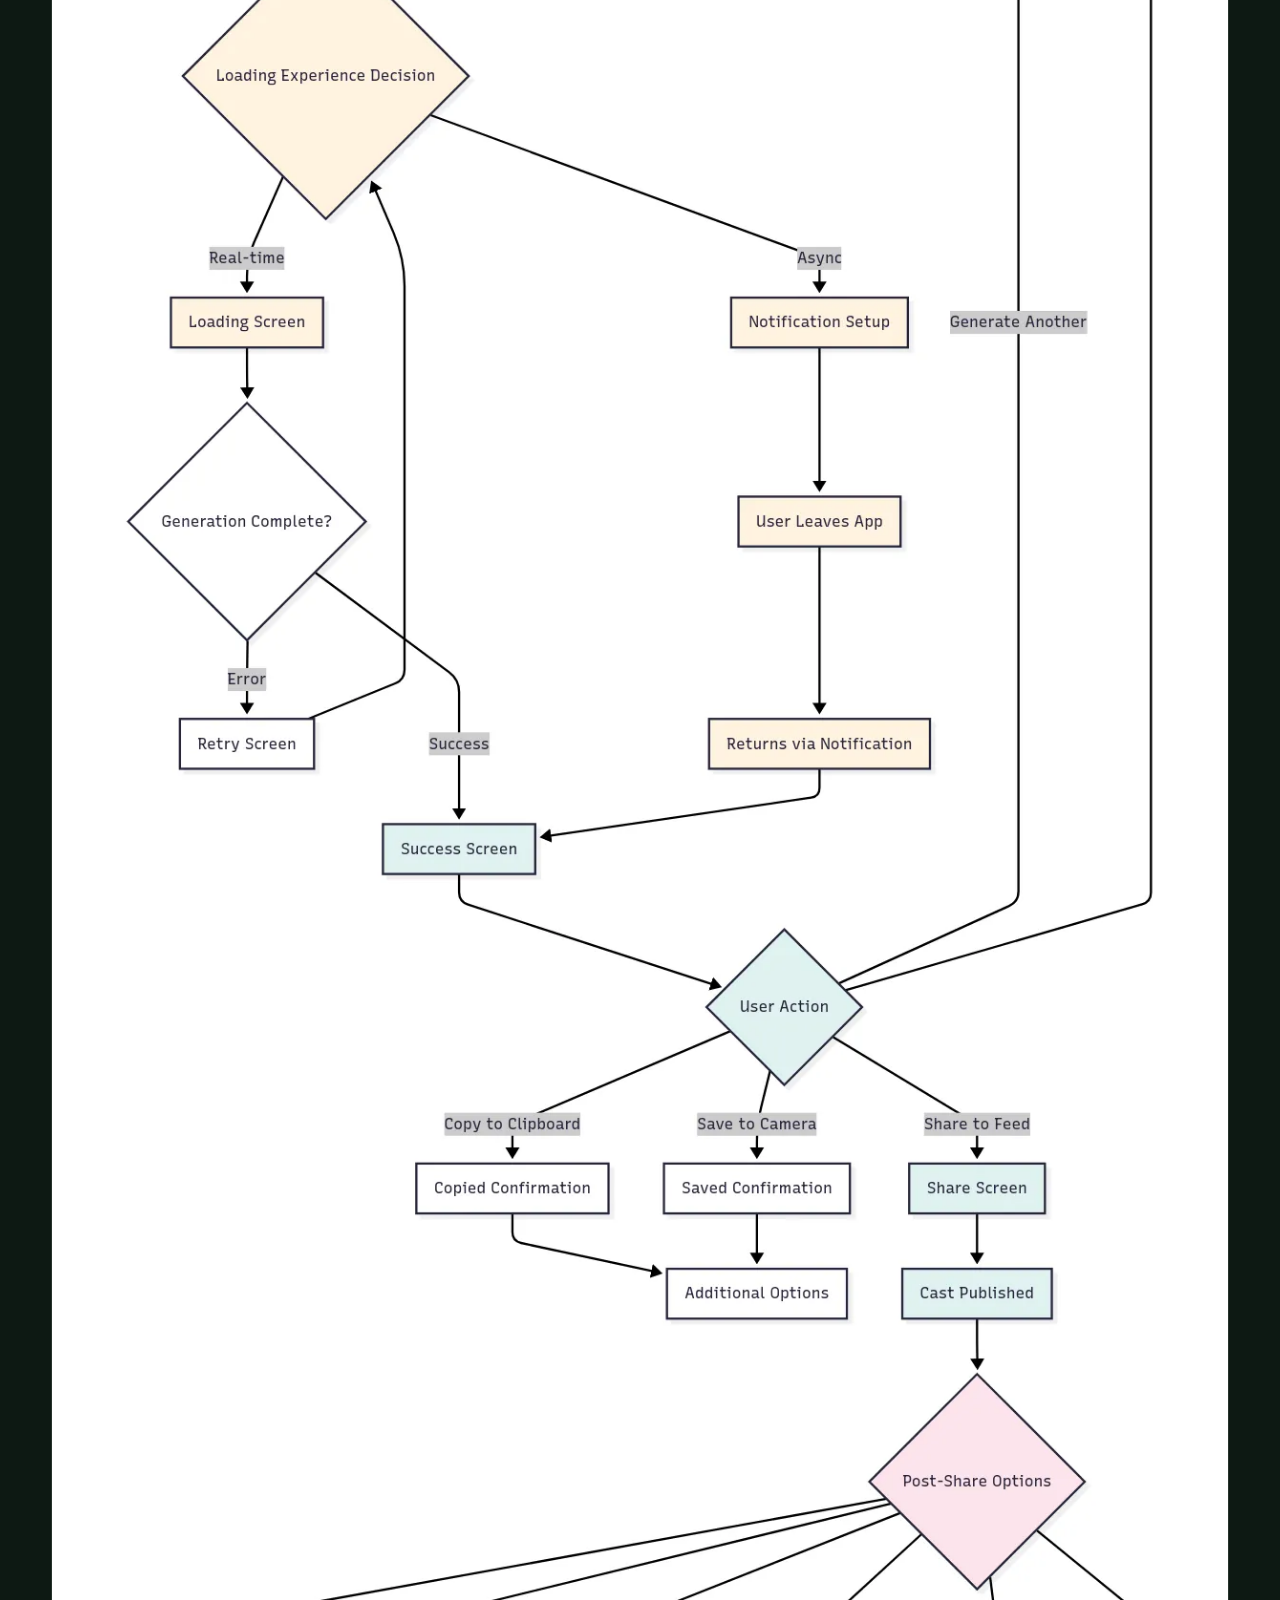
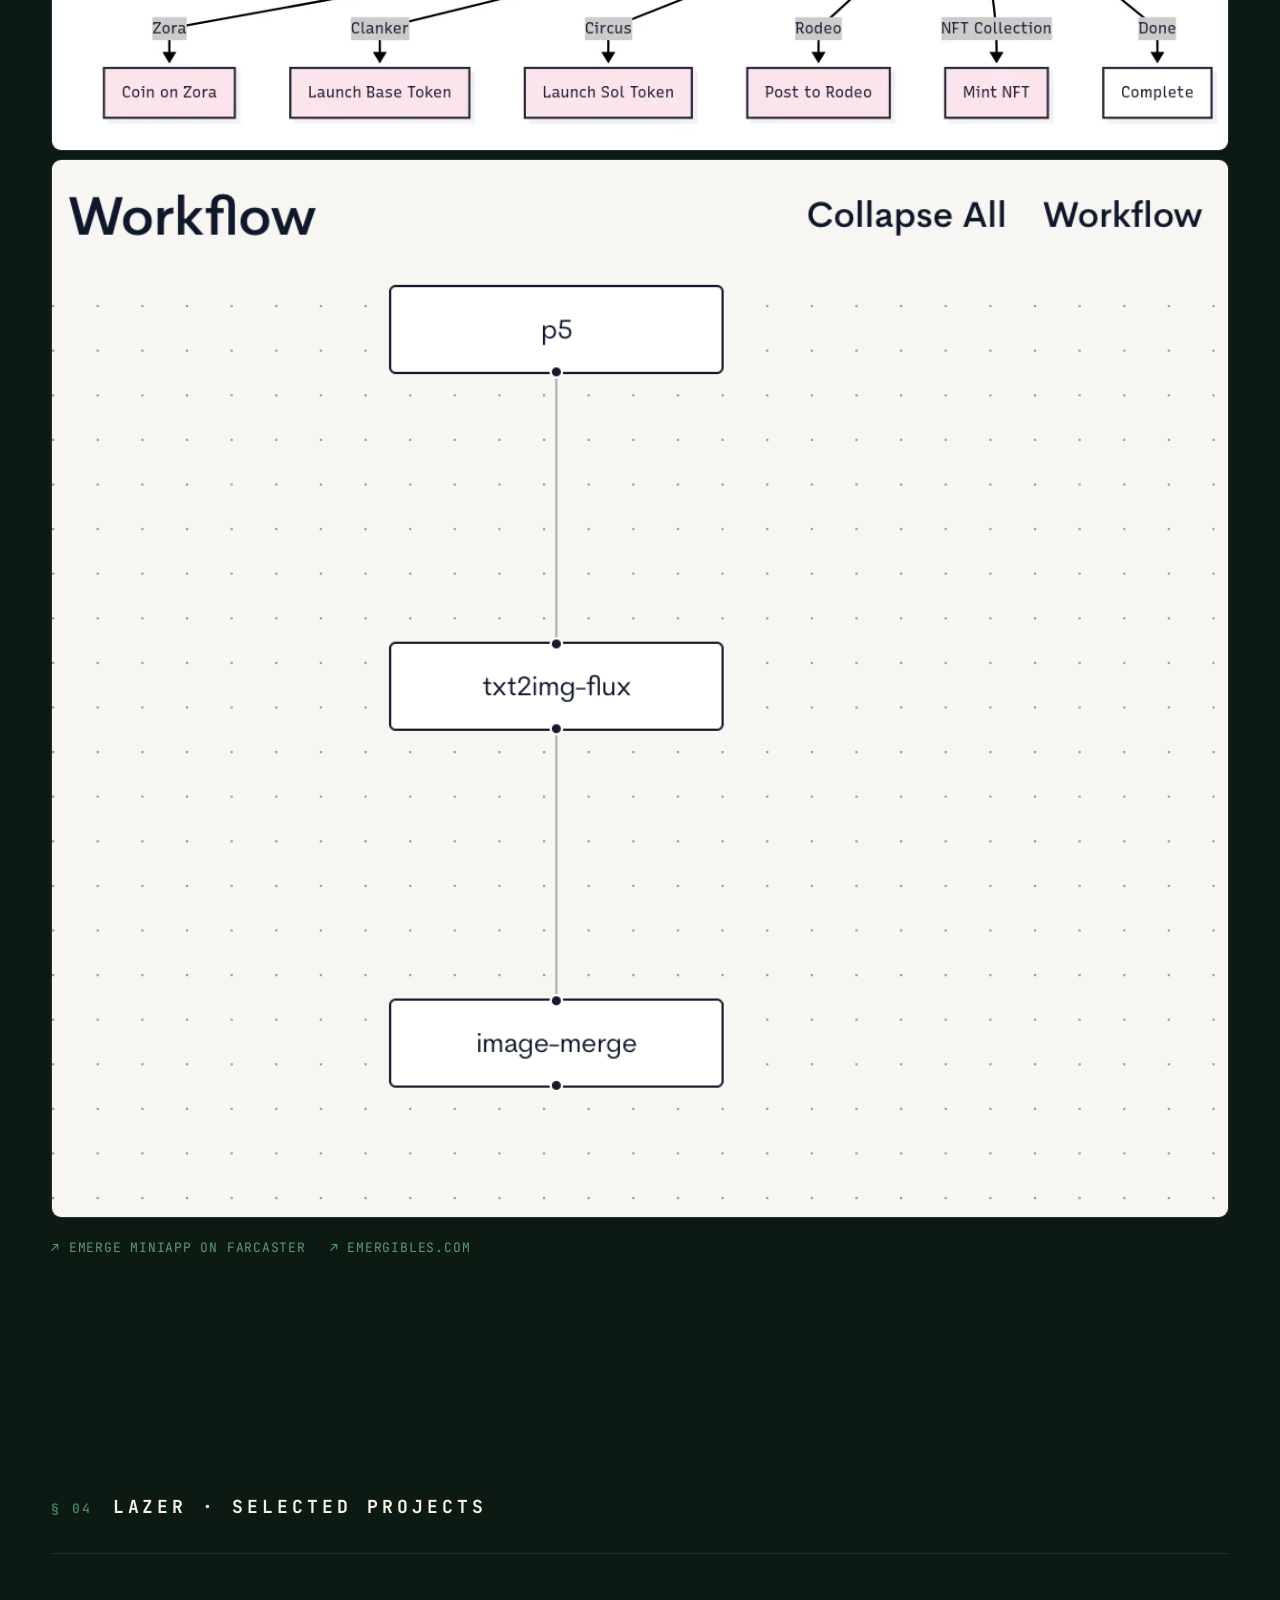
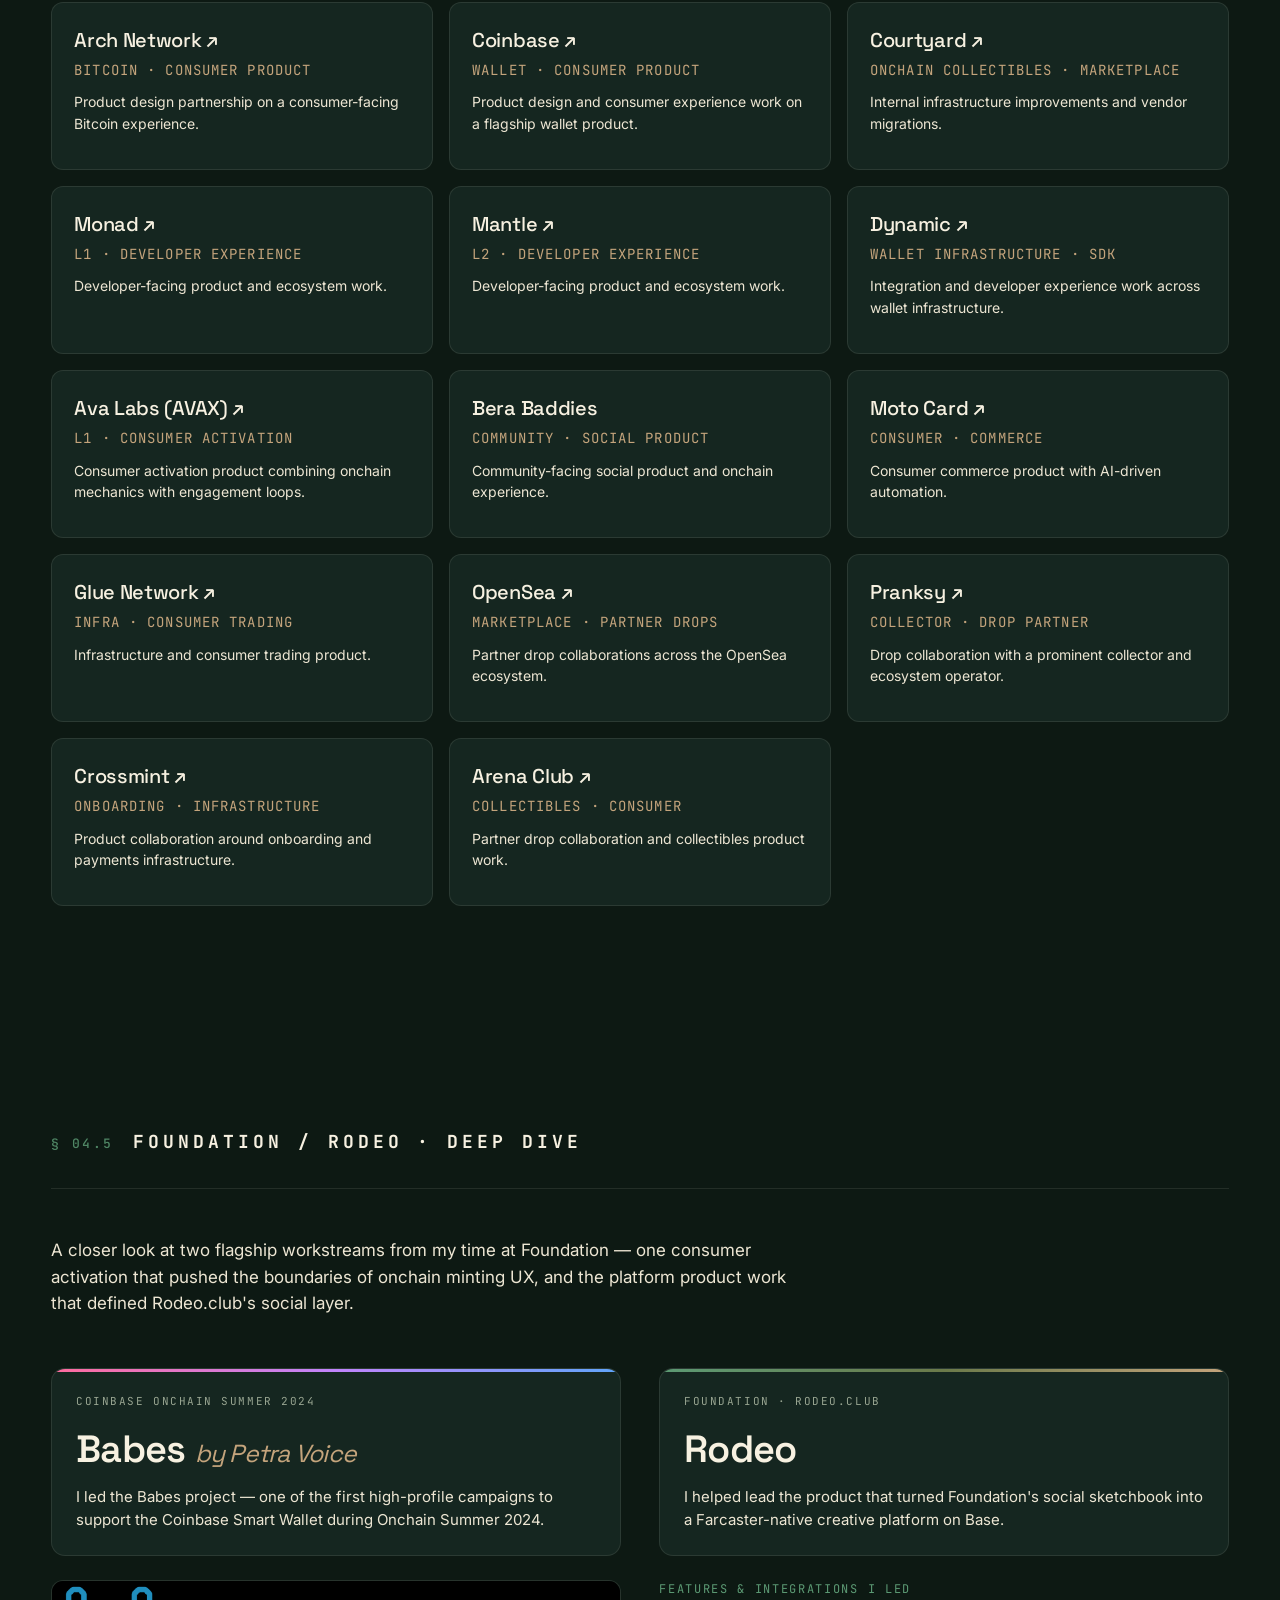
==== commit 86e180b4: "feat: Emerge app screenshots grid + 1-col diagrams + lightbox - Replace old EmProps workflow screens" ====
--- a/index.html
+++ b/index.html
@@ -714,30 +714,62 @@
 
     </div>
 
-    <!-- FULL-WIDTH DIAGRAMS -->
+    <!-- APP SCREENSHOTS — phone mockup grid -->
+    <div class="emerge-dive__app-showcase">
+      <div class="emerge-dive__gallery-label mono">EMERGE APP · CLICK TO EXPAND</div>
+      <div class="emerge-dive__phone-grid">
+        <div class="emerge-dive__phone-frame emerge-dive__lightbox-trigger" data-full="assets/emerge_app_home.png" role="button" aria-label="View full-size screenshot">
+          <img src="assets/emerge_app_home.png" alt="Emerge — Home feed" loading="lazy" />
+          <span class="emerge-dive__phone-caption mono">HOME</span>
+        </div>
+        <div class="emerge-dive__phone-frame emerge-dive__lightbox-trigger" data-full="assets/emerge_app_profile.png" role="button" aria-label="View full-size screenshot">
+          <img src="assets/emerge_app_profile.png" alt="Emerge — Creator profile" loading="lazy" />
+          <span class="emerge-dive__phone-caption mono">PROFILE</span>
+        </div>
+        <div class="emerge-dive__phone-frame emerge-dive__lightbox-trigger" data-full="assets/emerge_app_collection.png" role="button" aria-label="View full-size screenshot">
+          <img src="assets/emerge_app_collection.png" alt="Emerge — Collection detail" loading="lazy" />
+          <span class="emerge-dive__phone-caption mono">COLLECTION</span>
+        </div>
+        <div class="emerge-dive__phone-frame emerge-dive__lightbox-trigger" data-full="assets/emerge_app_launch1.png" role="button" aria-label="View full-size screenshot">
+          <img src="assets/emerge_app_launch1.png" alt="Emerge — Launch token step 1" loading="lazy" />
+          <span class="emerge-dive__phone-caption mono">LAUNCH TOKEN</span>
+        </div>
+        <div class="emerge-dive__phone-frame emerge-dive__lightbox-trigger" data-full="assets/emerge_app_launch2.png" role="button" aria-label="View full-size screenshot">
+          <img src="assets/emerge_app_launch2.png" alt="Emerge — Launch token step 2" loading="lazy" />
+          <span class="emerge-dive__phone-caption mono">TOKEN DETAILS</span>
+        </div>
+        <div class="emerge-dive__phone-frame emerge-dive__lightbox-trigger" data-full="assets/emerge_app_gift.png" role="button" aria-label="View full-size screenshot">
+          <img src="assets/emerge_app_gift.png" alt="Emerge — Gift flow" loading="lazy" />
+          <span class="emerge-dive__phone-caption mono">GIFT FLOW</span>
+        </div>
+        <div class="emerge-dive__phone-frame emerge-dive__lightbox-trigger" data-full="assets/emerge_app_claim.png" role="button" aria-label="View full-size screenshot">
+          <img src="assets/emerge_app_claim.png" alt="Emerge — Claim fees" loading="lazy" />
+          <span class="emerge-dive__phone-caption mono">CLAIM FEES</span>
+        </div>
+        <div class="emerge-dive__phone-frame emerge-dive__lightbox-trigger" data-full="assets/emerge_app_earn.png" role="button" aria-label="View full-size screenshot">
+          <img src="assets/emerge_app_earn.png" alt="Emerge — Earn leaderboard" loading="lazy" />
+          <span class="emerge-dive__phone-caption mono">EARN BOARD</span>
+        </div>
+        <div class="emerge-dive__phone-frame emerge-dive__lightbox-trigger" data-full="assets/emerge_app_spend.png" role="button" aria-label="View full-size screenshot">
+          <img src="assets/emerge_app_spend.png" alt="Emerge — Spend leaderboard" loading="lazy" />
+          <span class="emerge-dive__phone-caption mono">SPEND BOARD</span>
+        </div>
+      </div>
+    </div>
+
+    <!-- FULL-WIDTH DIAGRAMS — single column, click to expand -->
     <div class="emerge-dive__diagrams">
       <div class="emerge-dive__gallery">
         <div class="emerge-dive__gallery-label mono">ARCHITECTURE &amp; FLOWS · CLICK TO EXPAND</div>
-        <div class="emerge-dive__gallery-grid">
-          <div class="emerge-dive__gallery-img emerge-dive__lightbox-trigger" data-full="assets/emerge_launchpad.png">
+        <div class="emerge-dive__gallery-grid emerge-dive__gallery-grid--1col">
+          <div class="emerge-dive__gallery-img emerge-dive__lightbox-trigger" data-full="assets/emerge_launchpad.png" role="button" aria-label="View full-size diagram">
             <img src="assets/emerge_launchpad.png" alt="Emerge Launchpad architecture" loading="lazy" />
           </div>
-          <div class="emerge-dive__gallery-img emerge-dive__lightbox-trigger" data-full="assets/emerge_user_flow.webp">
+          <div class="emerge-dive__gallery-img emerge-dive__lightbox-trigger" data-full="assets/emerge_user_flow.webp" role="button" aria-label="View full-size diagram">
             <img src="assets/emerge_user_flow.webp" alt="Emerge user flow diagram" loading="lazy" />
           </div>
-        </div>
-      </div>
-      <div class="emerge-dive__gallery" style="margin-top: 16px;">
-        <div class="emerge-dive__gallery-label mono">WORKFLOW BUILDER · CLICK TO EXPAND</div>
-        <div class="emerge-dive__gallery-grid" style="grid-template-columns: repeat(3, 1fr);">
-          <div class="emerge-dive__gallery-img emerge-dive__lightbox-trigger" data-full="assets/emerge_emprops1.png">
-            <img src="assets/emerge_emprops1.png" alt="EmProps workflow builder — components" loading="lazy" />
-          </div>
-          <div class="emerge-dive__gallery-img emerge-dive__lightbox-trigger" data-full="assets/emerge_emprops2.png">
-            <img src="assets/emerge_emprops2.png" alt="EmProps workflow builder — chaining" loading="lazy" />
-          </div>
-          <div class="emerge-dive__gallery-img emerge-dive__lightbox-trigger" data-full="assets/emerge_emprops3.png">
-            <img src="assets/emerge_emprops3.png" alt="EmProps workflow builder — variables" loading="lazy" />
+          <div class="emerge-dive__gallery-img emerge-dive__lightbox-trigger" data-full="assets/emerge_workflow.png" role="button" aria-label="View full-size diagram">
+            <img src="assets/emerge_workflow.png" alt="Emerge workflow architecture" loading="lazy" />
           </div>
         </div>
       </div>
--- a/styles.css
+++ b/styles.css
@@ -1049,15 +1049,63 @@
   display: block;
 }
 
-/* --- Full-width diagram rows (outside columns) --- */
+/* --- App screenshots — phone mockup grid --- */
+.emerge-dive__app-showcase {
+  margin-top: clamp(32px, 4vw, 56px);
+  display: flex;
+  flex-direction: column;
+  gap: 14px;
+}
+.emerge-dive__phone-grid {
+  display: grid;
+  grid-template-columns: repeat(5, 1fr);
+  gap: 12px;
+}
+@media (max-width: 1100px) {
+  .emerge-dive__phone-grid { grid-template-columns: repeat(4, 1fr); }
+}
+@media (max-width: 820px) {
+  .emerge-dive__phone-grid { grid-template-columns: repeat(3, 1fr); }
+}
+@media (max-width: 520px) {
+  .emerge-dive__phone-grid { grid-template-columns: repeat(2, 1fr); gap: 8px; }
+}
+.emerge-dive__phone-frame {
+  position: relative;
+  border-radius: 16px;
+  overflow: hidden;
+  border: 2px solid var(--hairline-2);
+  background: #0A0A0A;
+  cursor: zoom-in;
+  transition: transform .35s var(--ease), border-color .35s var(--ease), box-shadow .35s var(--ease);
+}
+.emerge-dive__phone-frame:hover {
+  transform: translateY(-4px) scale(1.02);
+  border-color: #FF6B35;
+  box-shadow: 0 12px 40px -8px rgba(255, 107, 53, 0.25), 0 4px 16px rgba(0,0,0,0.4);
+}
+.emerge-dive__phone-frame img {
+  width: 100%;
+  height: auto;
+  display: block;
+}
+.emerge-dive__phone-caption {
+  display: block;
+  text-align: center;
+  padding: 8px 6px;
+  font-size: 10px !important;
+  letter-spacing: 0.14em !important;
+  color: var(--sage);
+  background: var(--bg-2);
+  border-top: 1px solid var(--hairline);
+}
+
+/* --- Full-width diagram rows — 1 column stack --- */
 .emerge-dive__diagrams {
   margin-top: clamp(28px, 4vw, 48px);
 }
-.emerge-dive__diagrams .emerge-dive__gallery-grid {
-  grid-template-columns: 1fr 1fr;
-}
-@media (max-width: 640px) {
-  .emerge-dive__diagrams .emerge-dive__gallery-grid { grid-template-columns: 1fr; }
+.emerge-dive__gallery-grid--1col {
+  grid-template-columns: 1fr !important;
 }
 
 /* --- Hero image (full-width interface shot) --- */
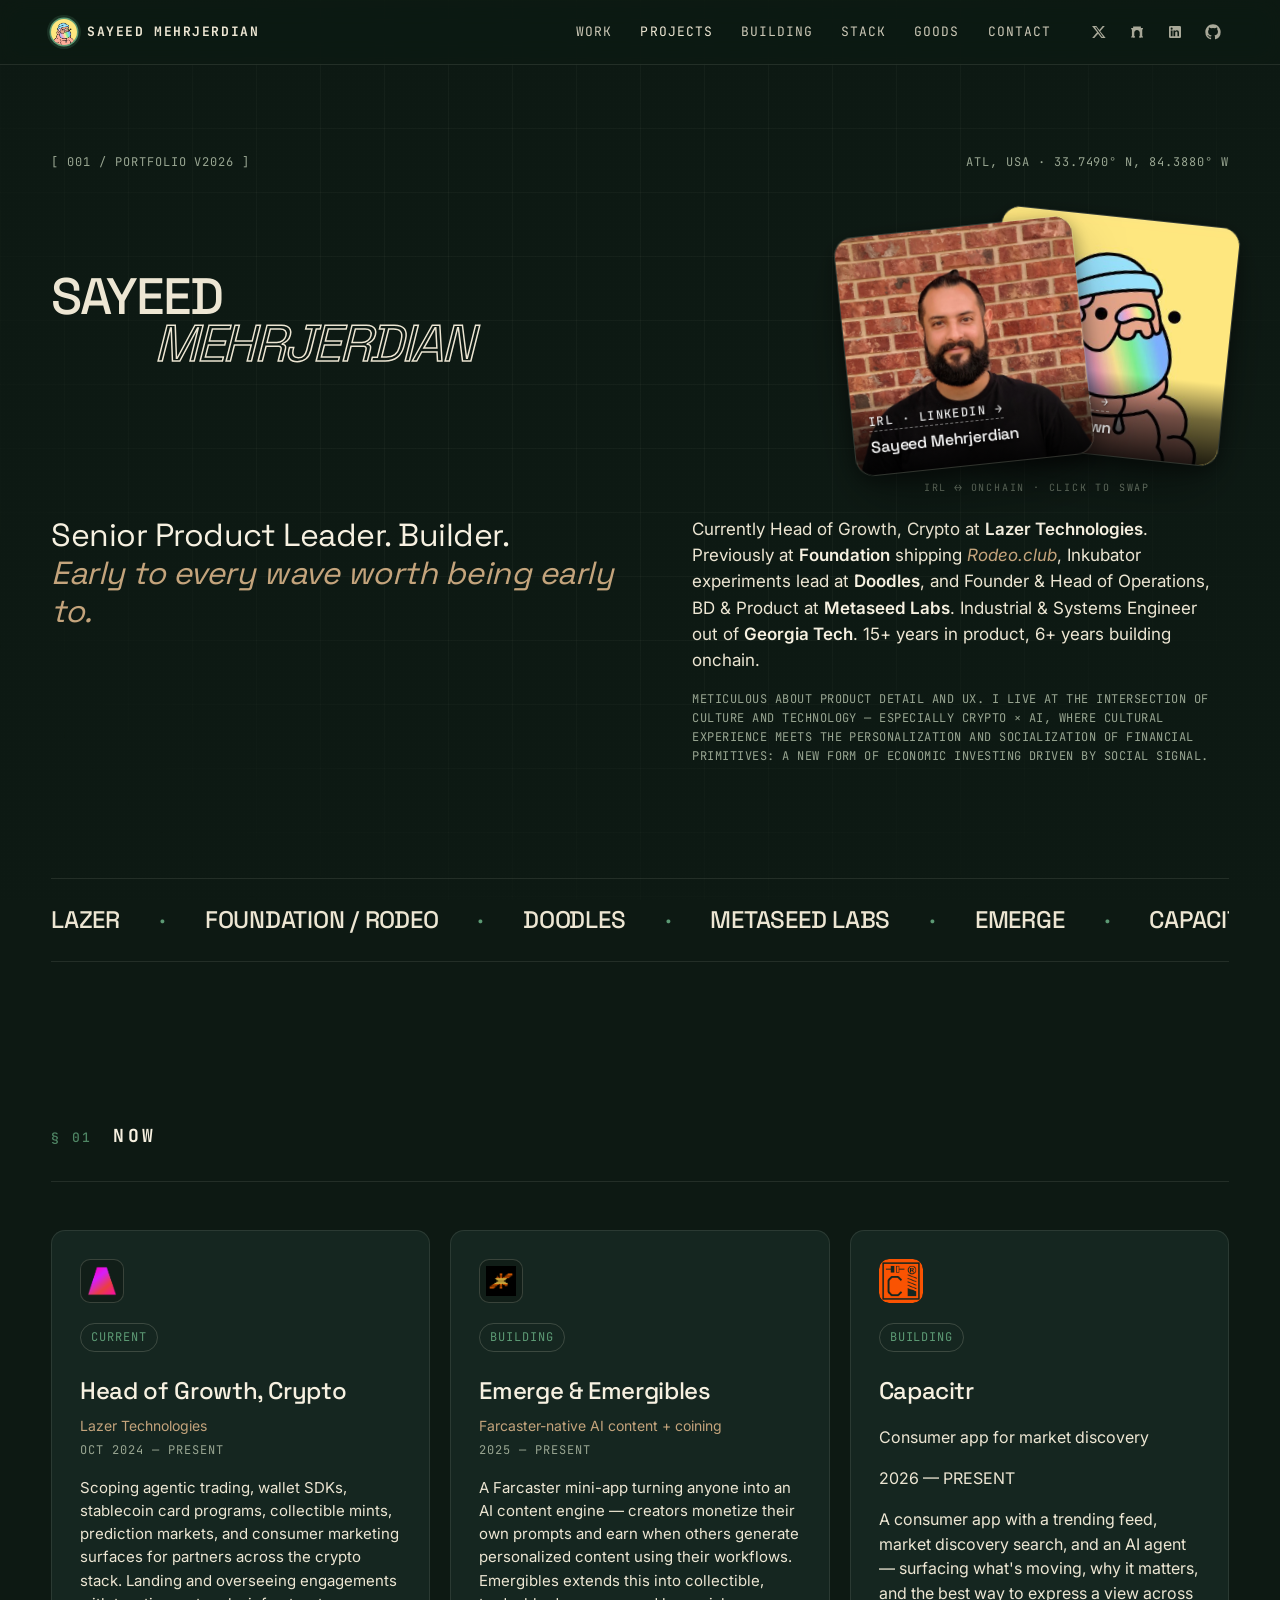
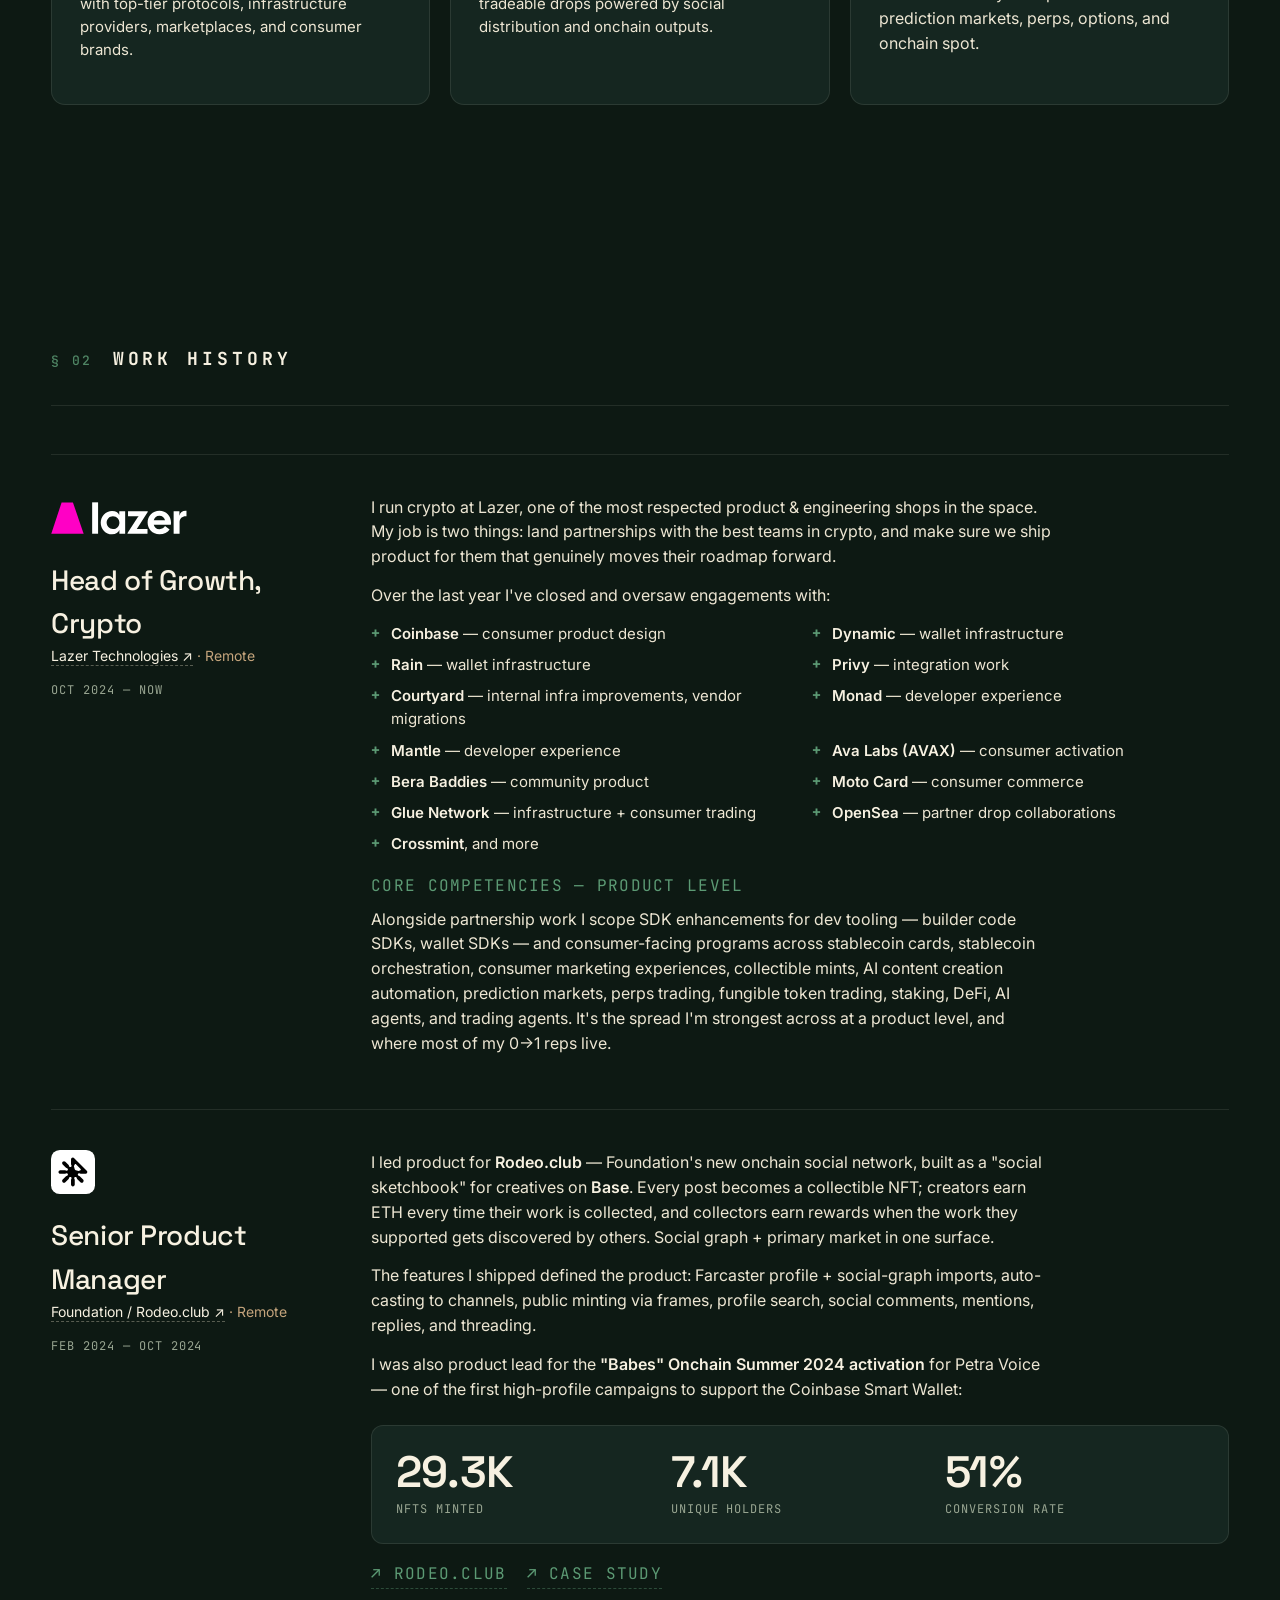
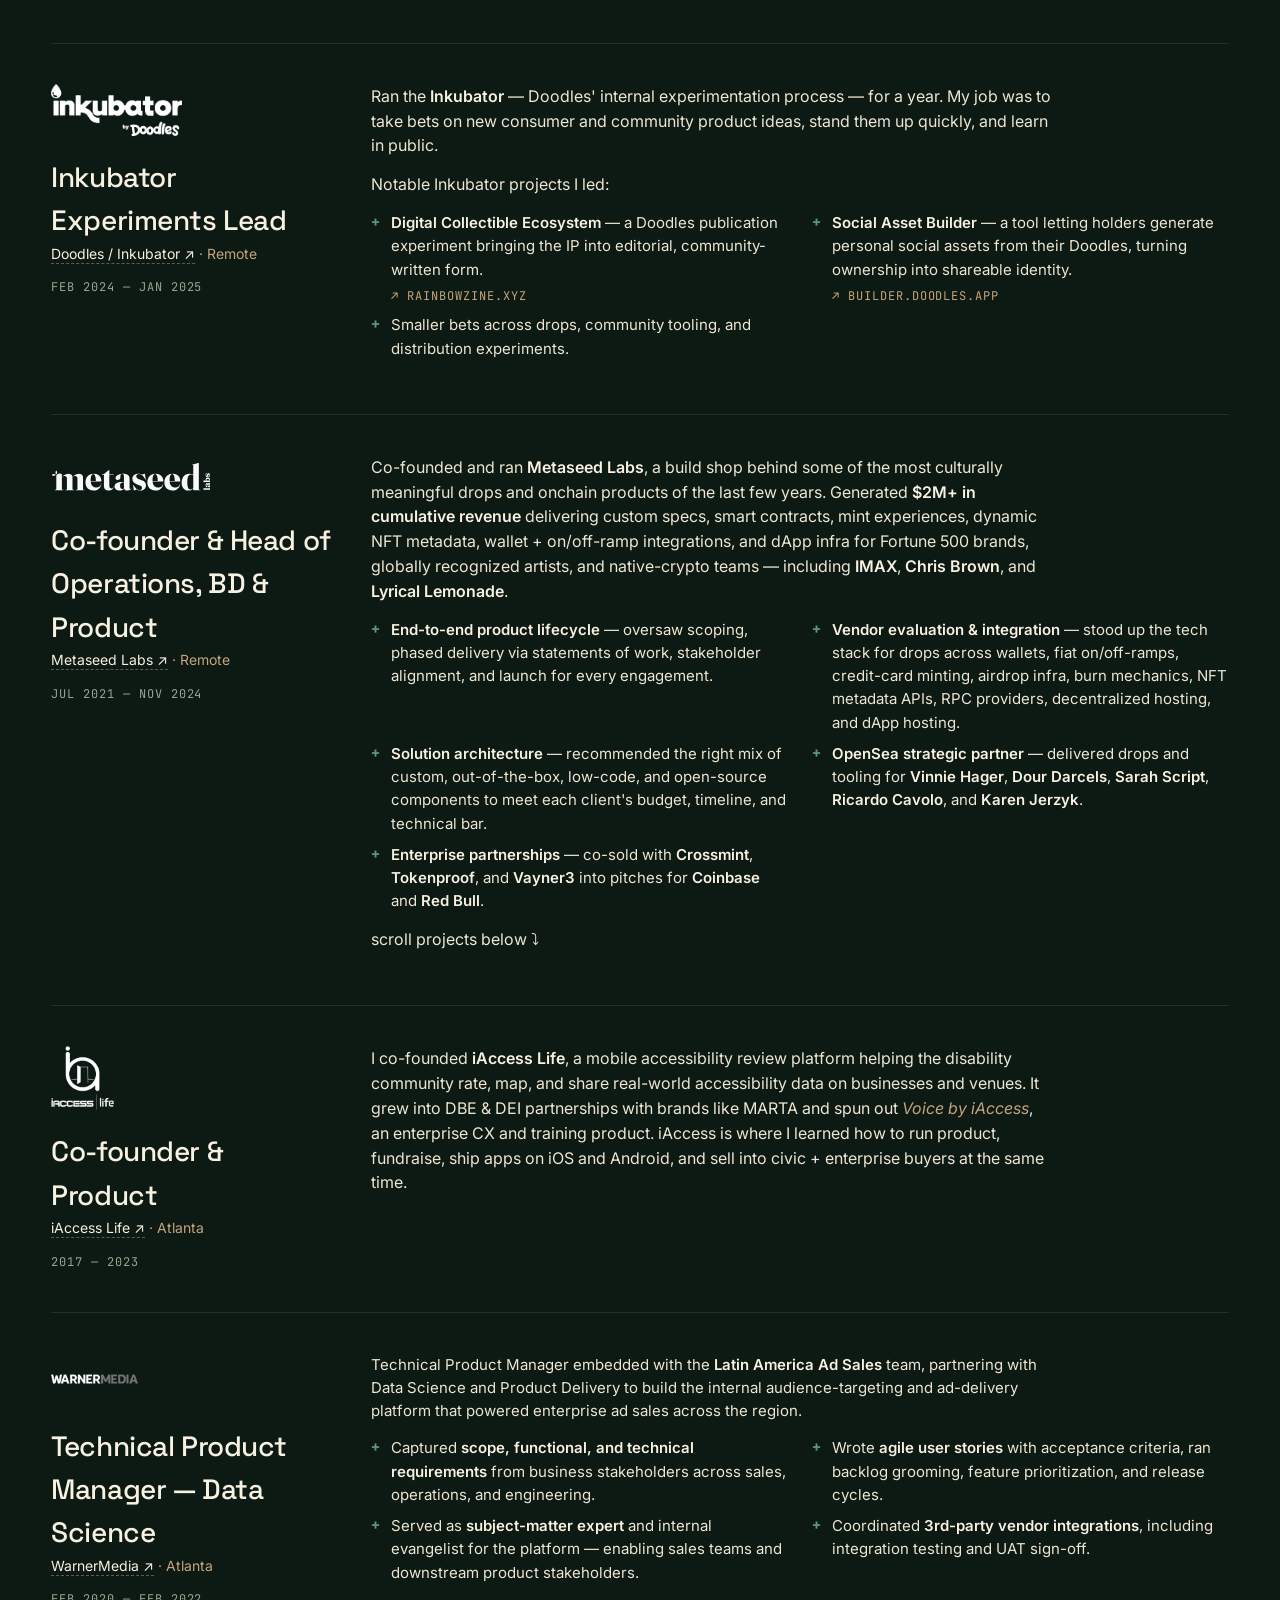
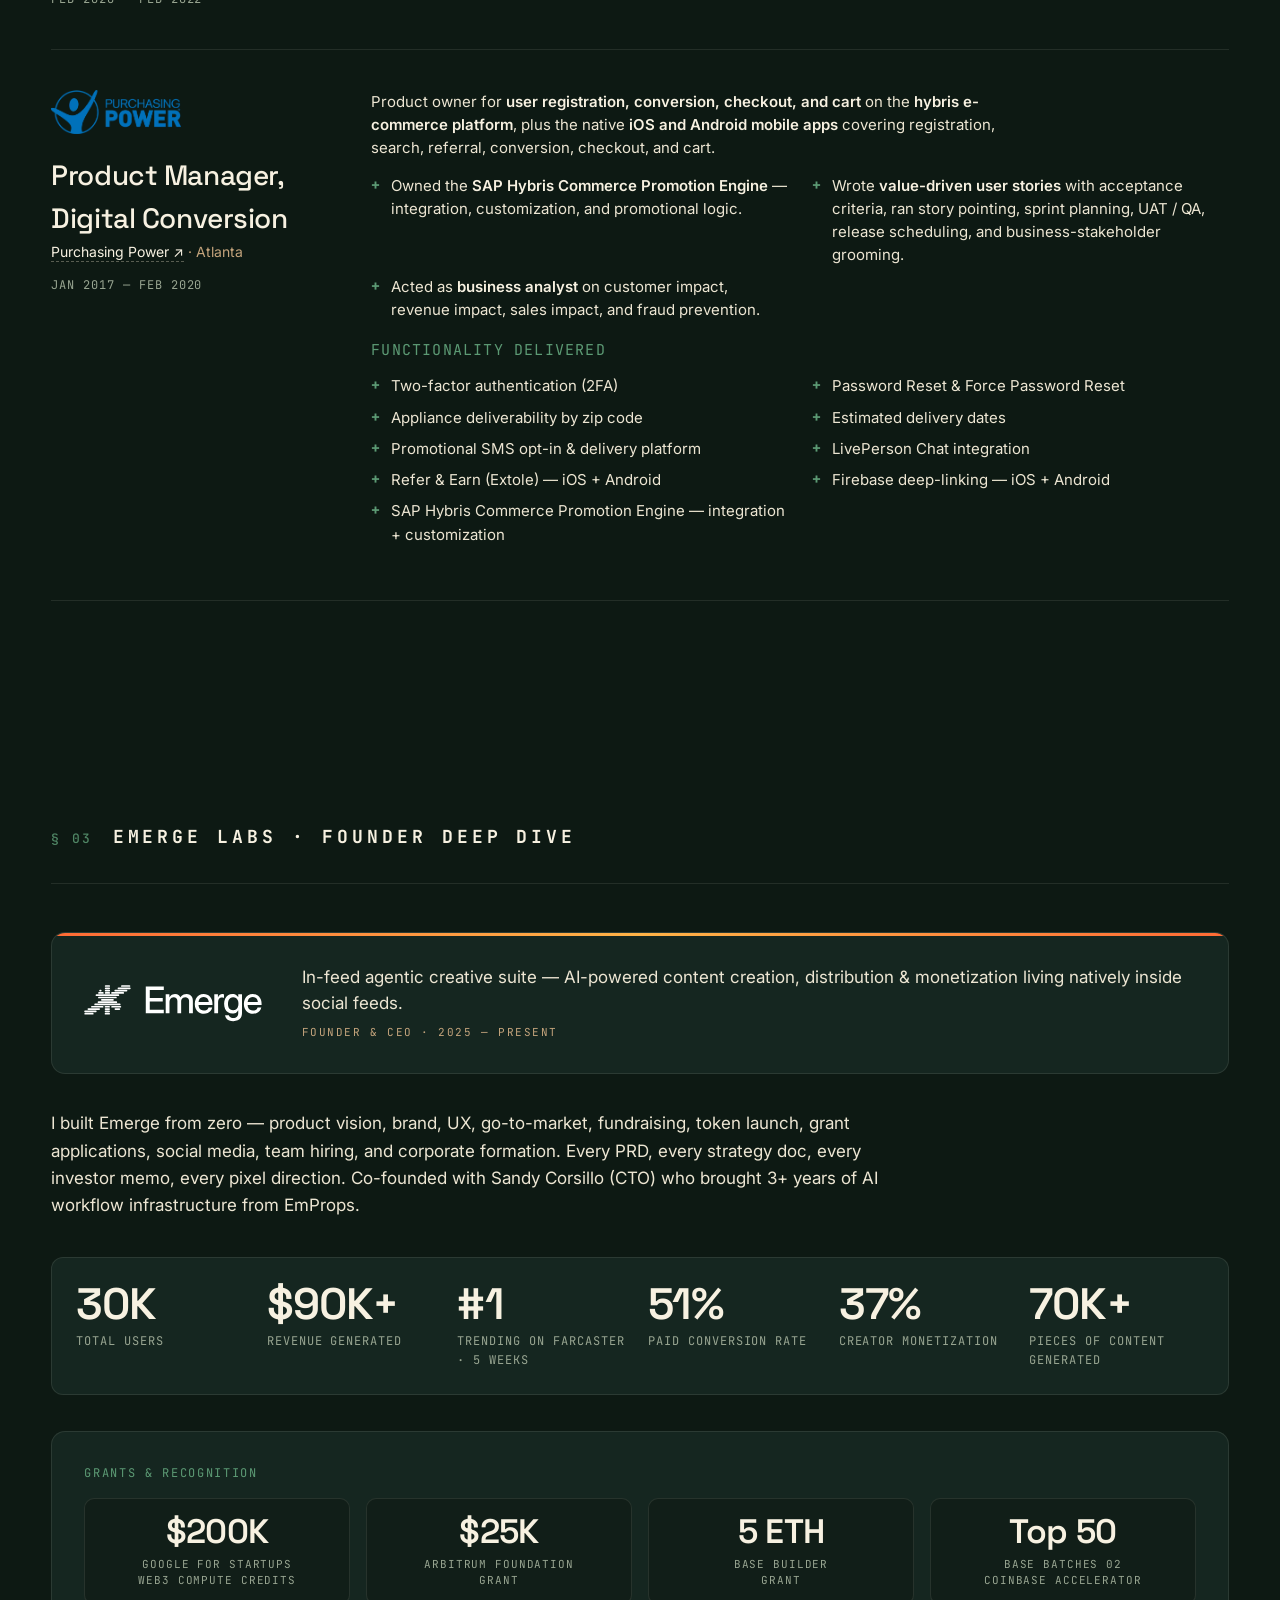
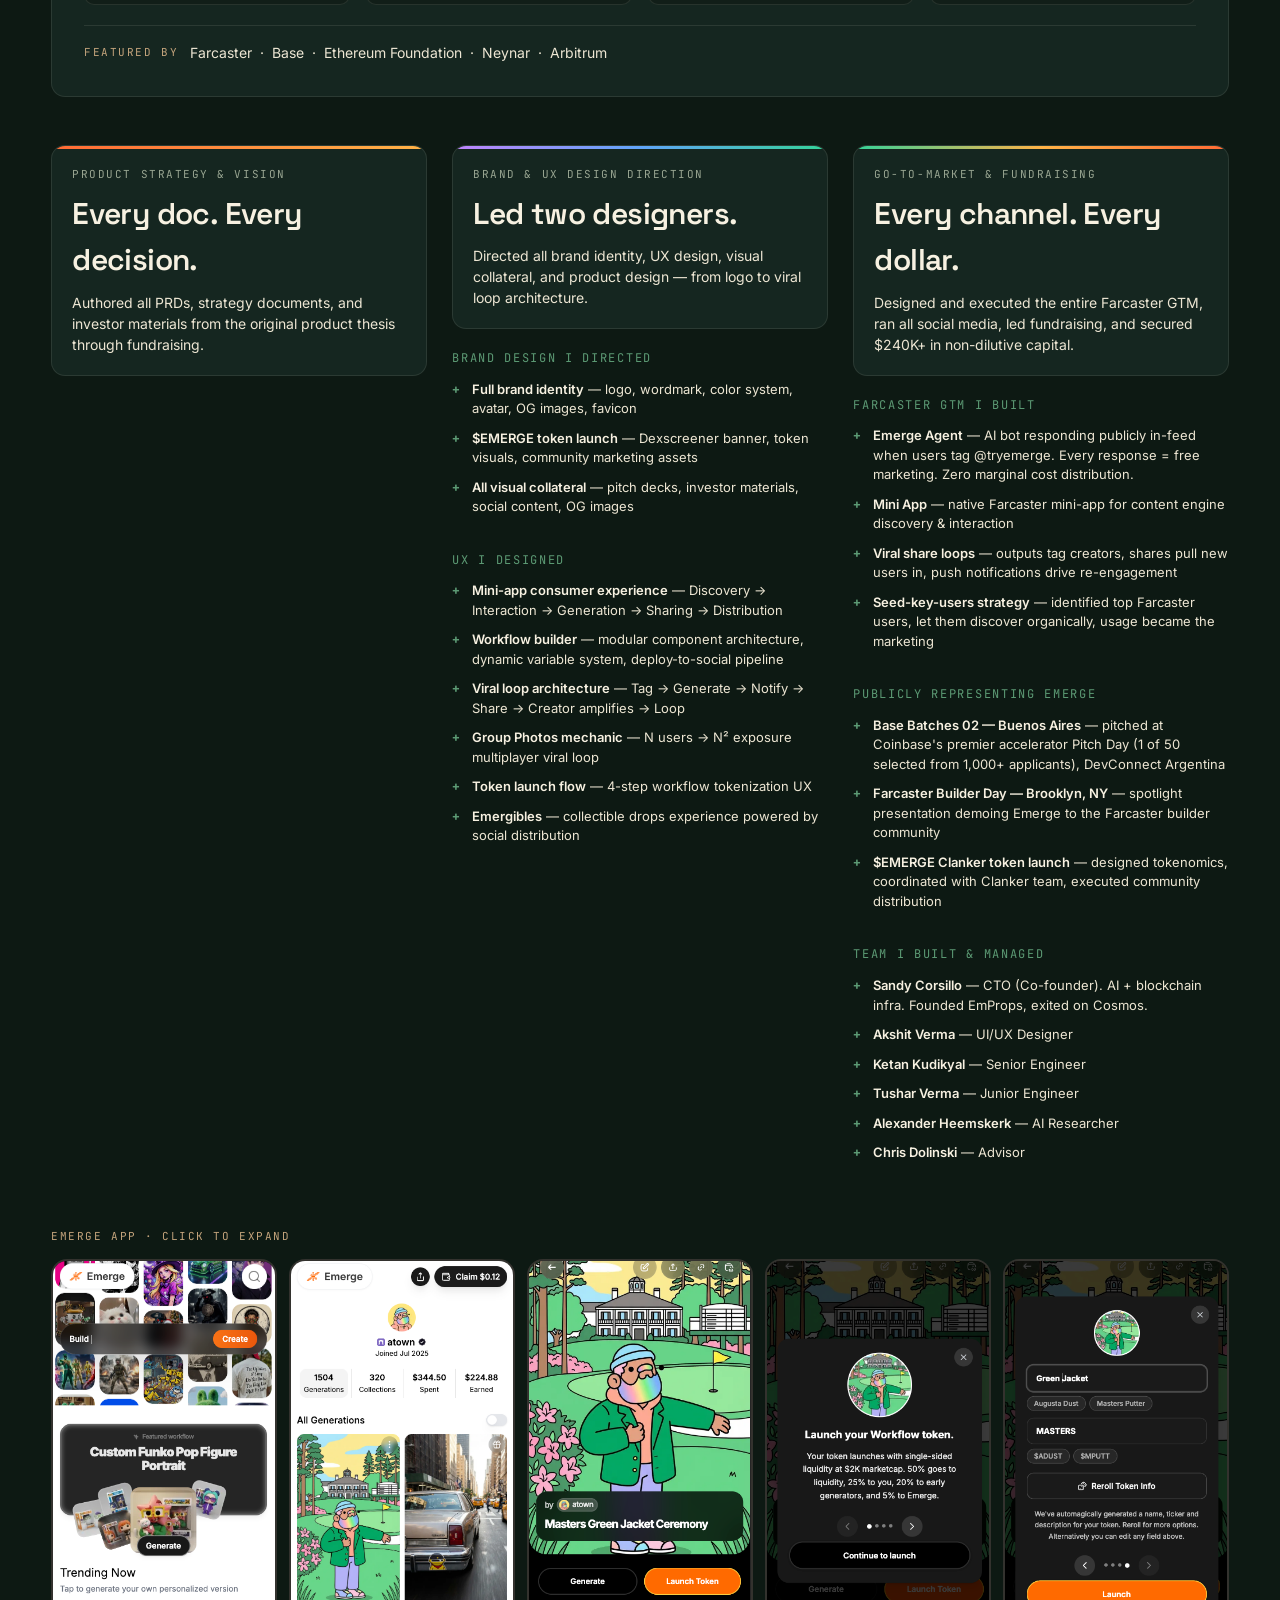
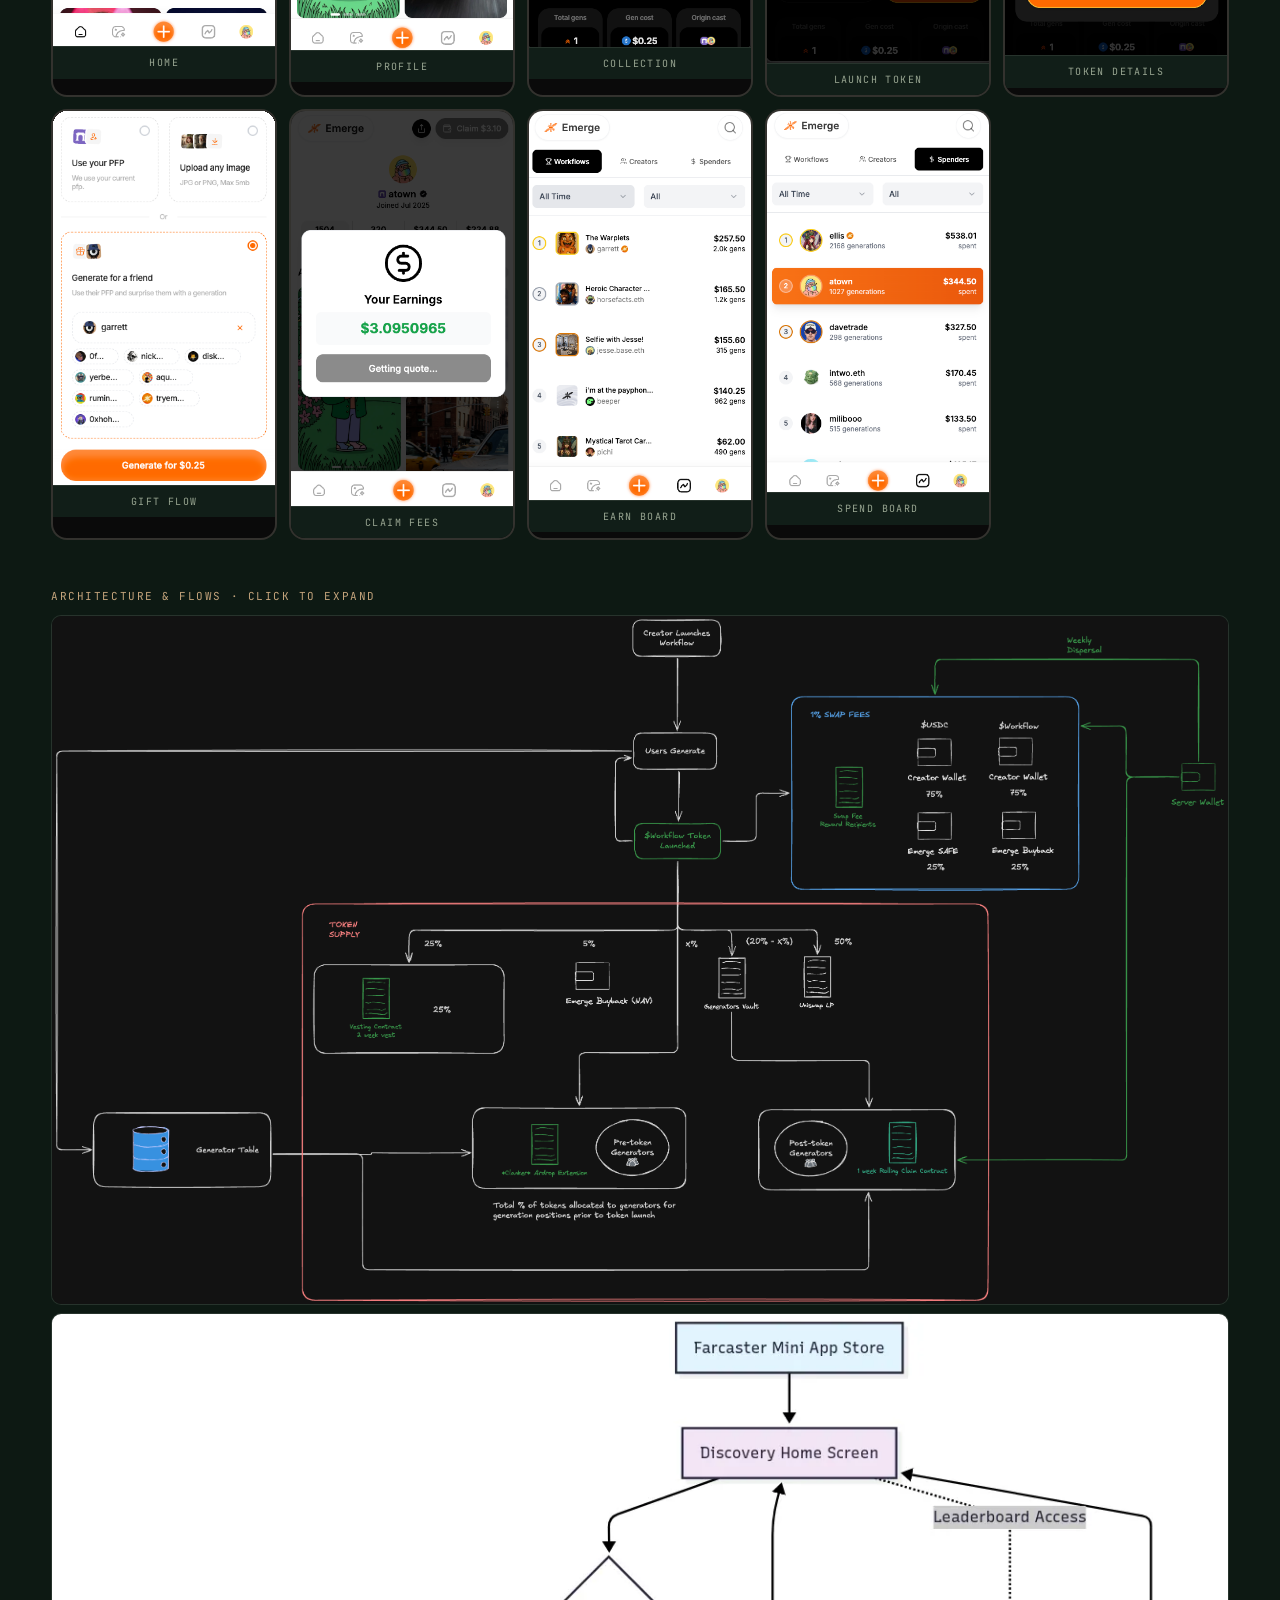
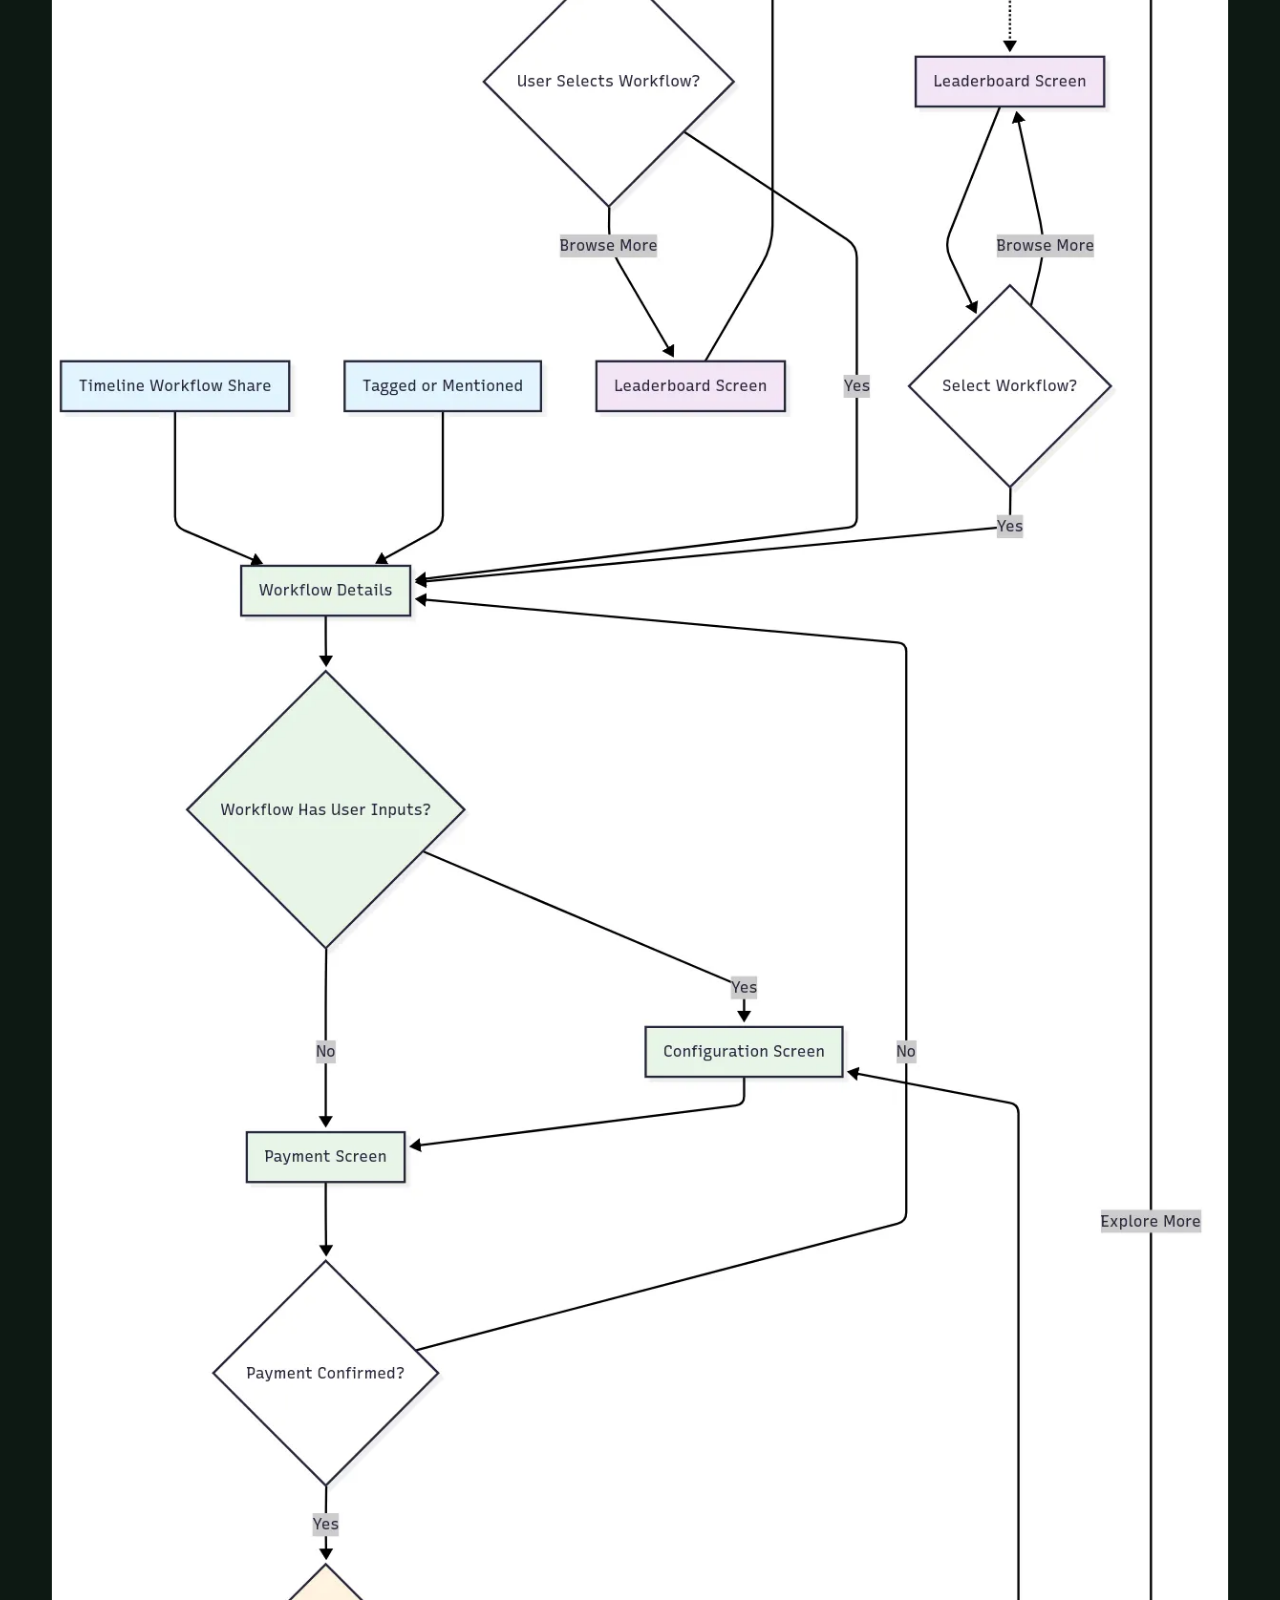
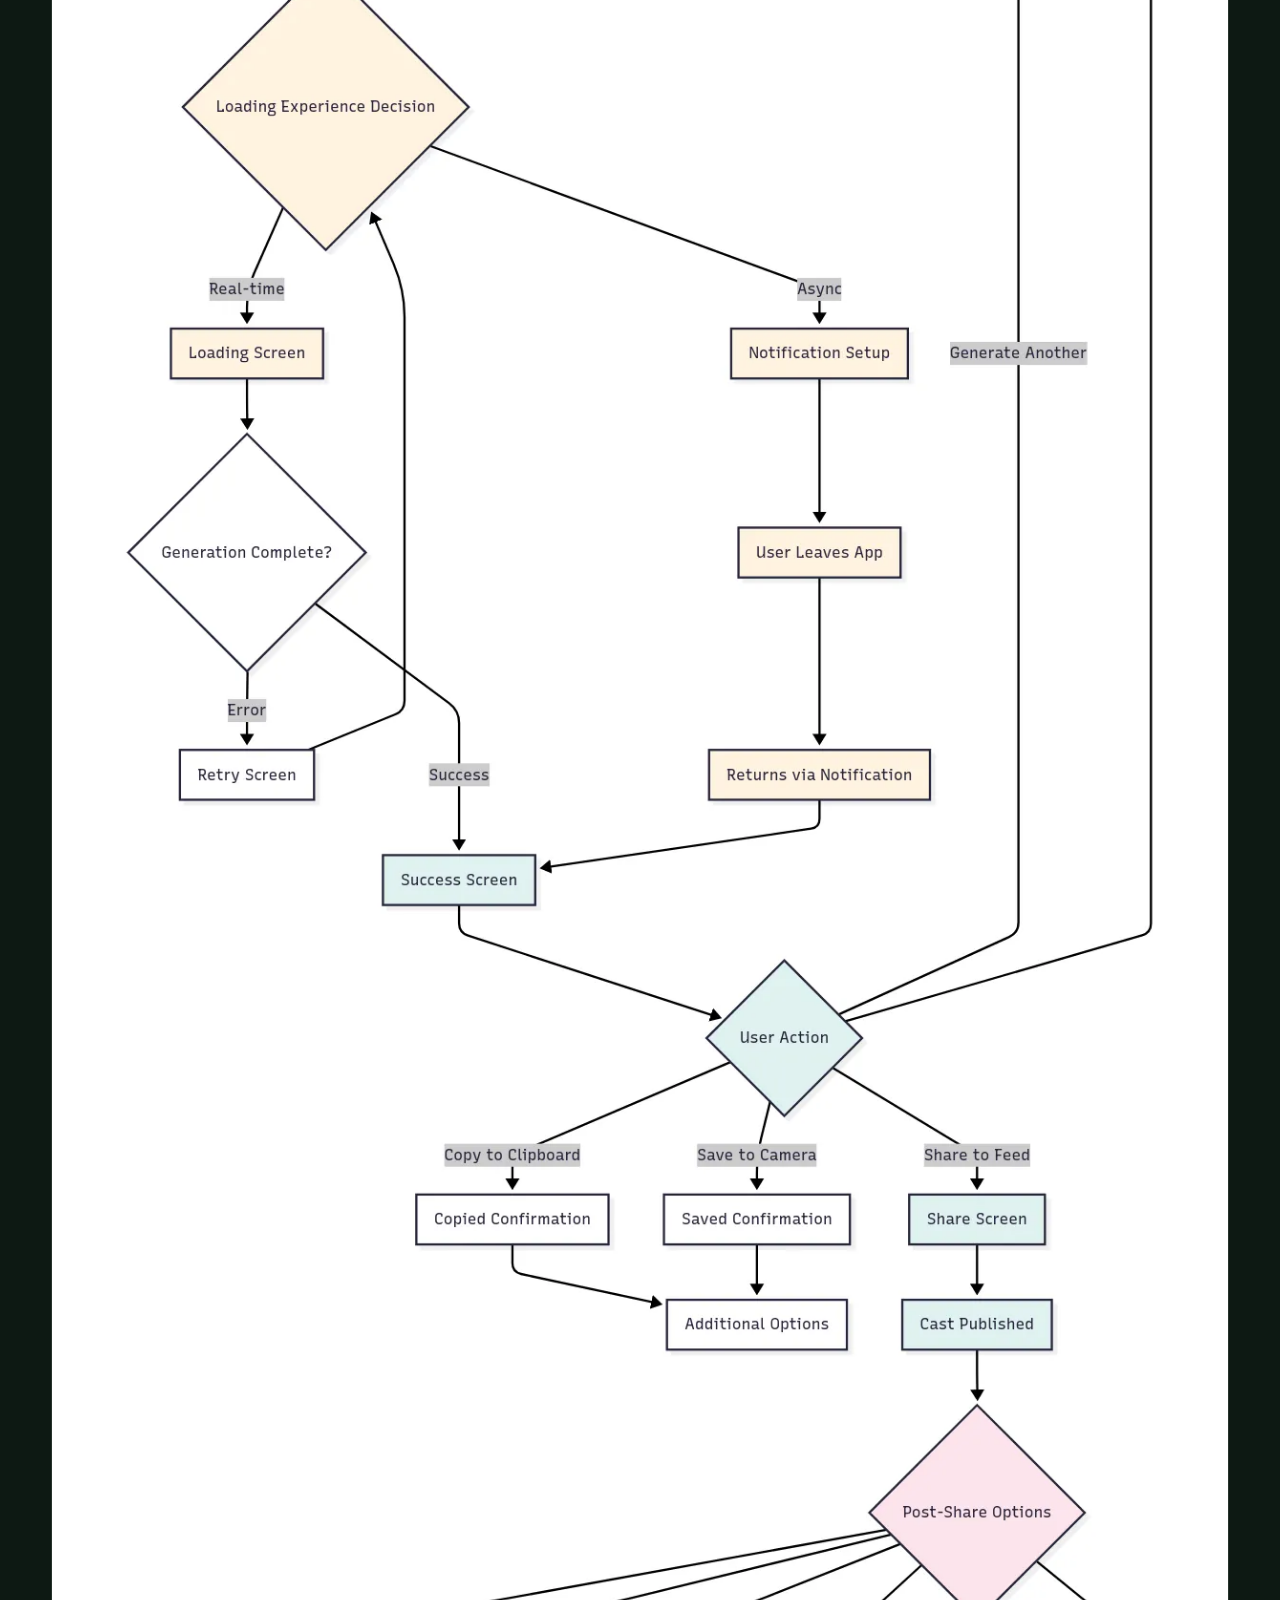
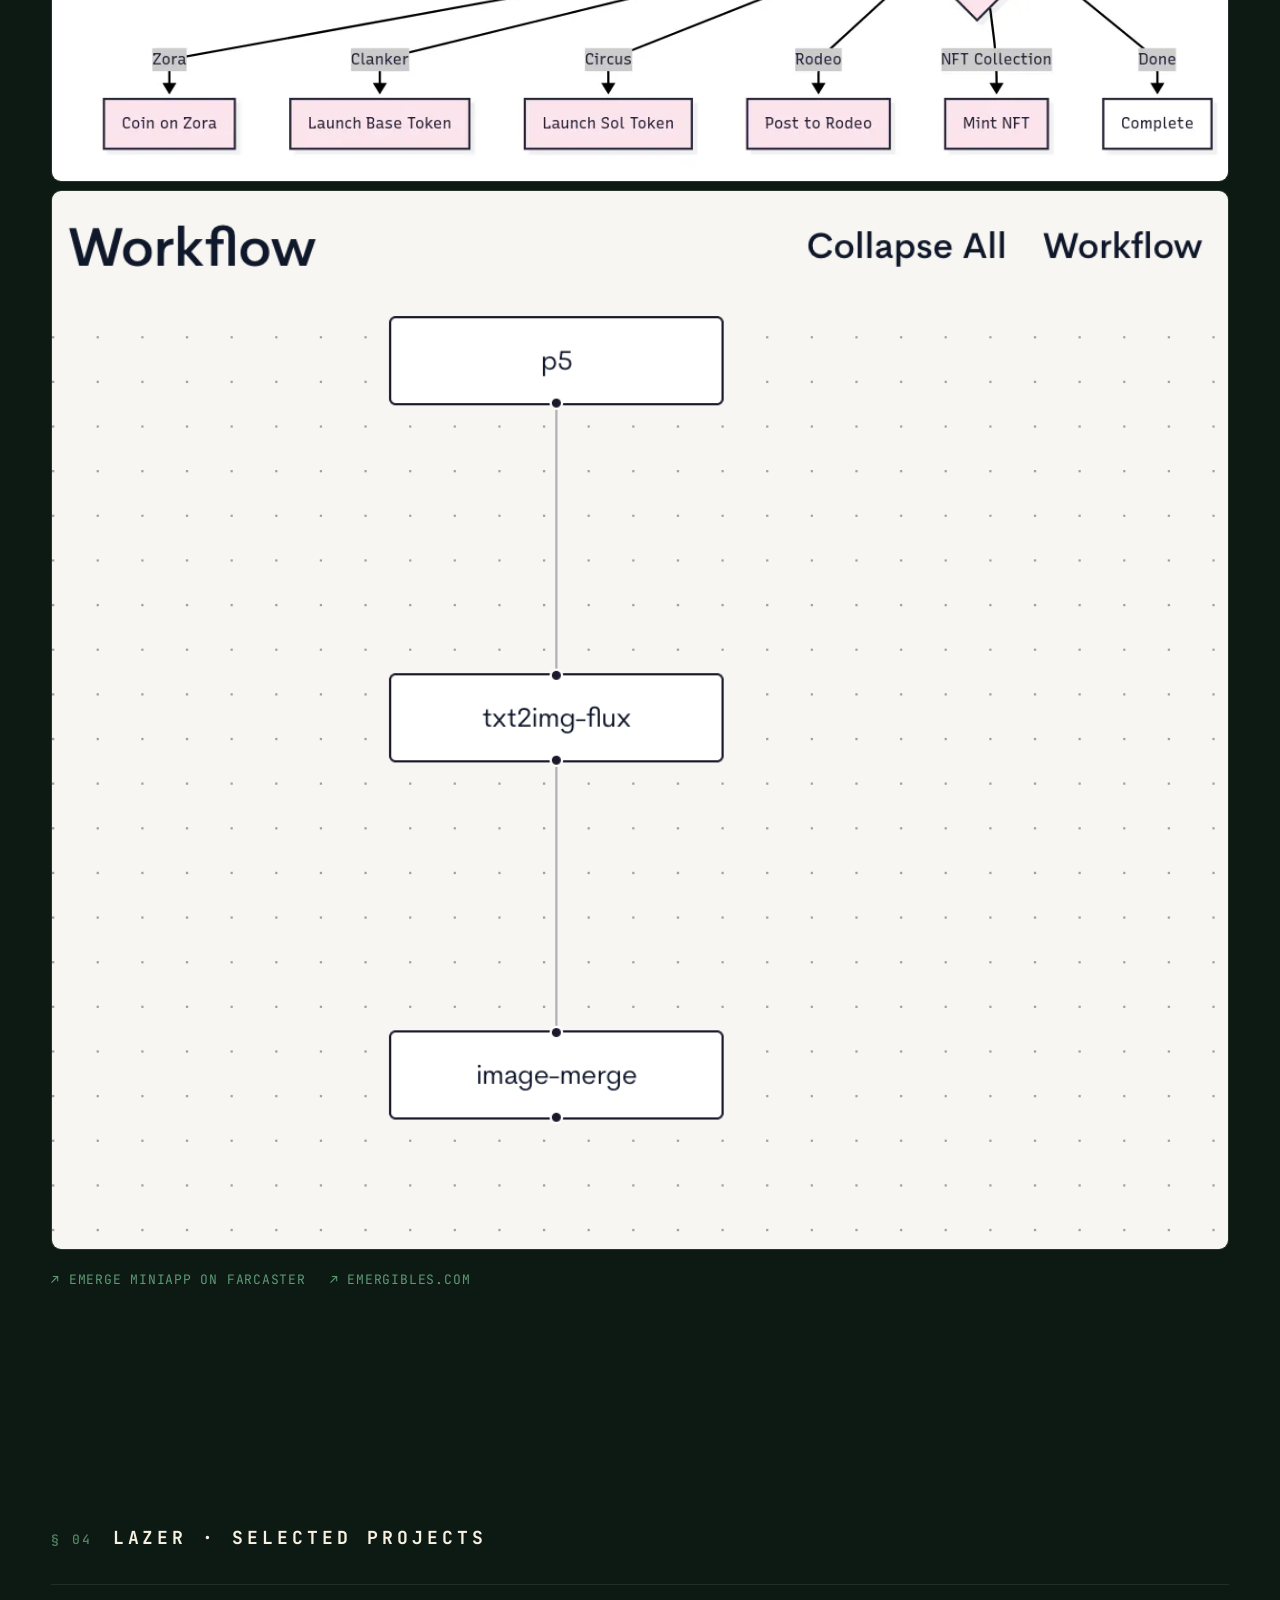
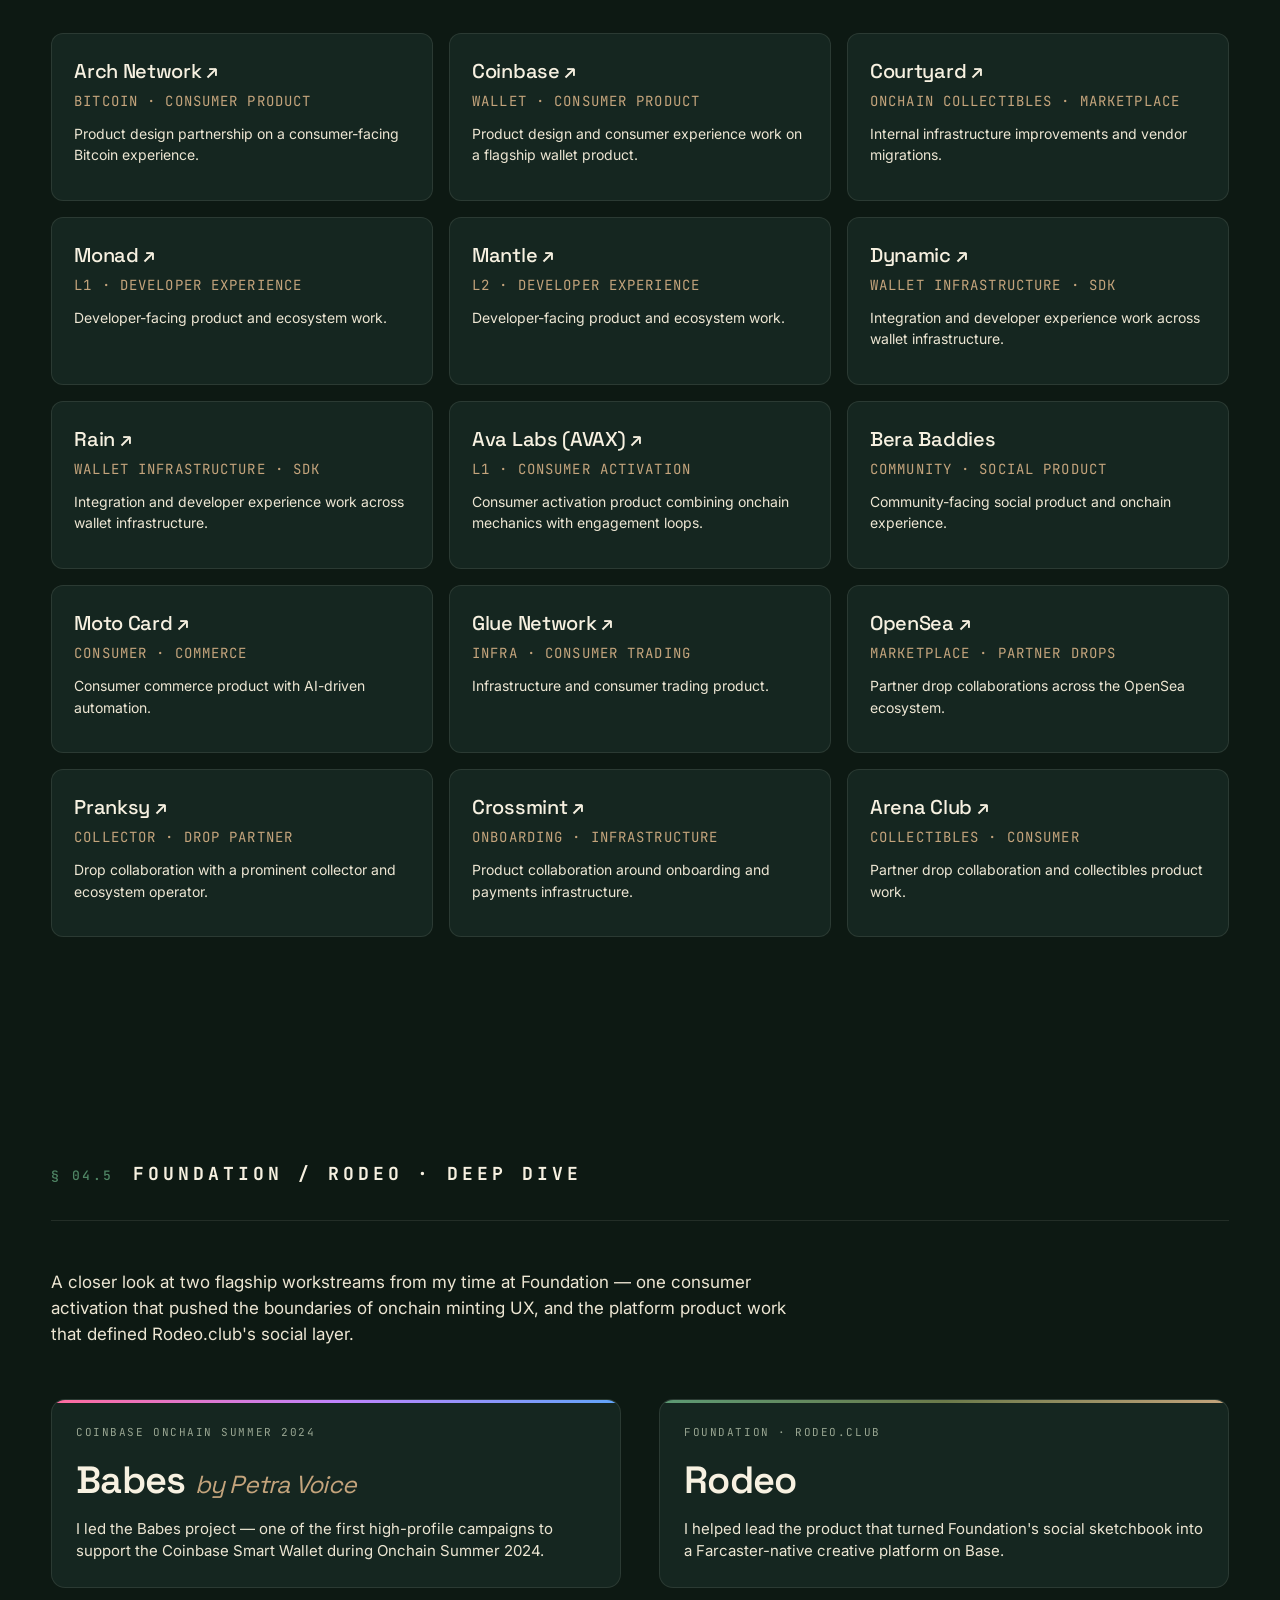
==== commit 73ccc108: "Add Rain as client — wallet infrastructure" ====
--- a/index.html
+++ b/index.html
@@ -236,6 +236,7 @@
           <ul class="tag-list">
             <li><strong>Coinbase</strong> — consumer product design</li>
             <li><strong>Dynamic</strong> — wallet infrastructure</li>
+            <li><strong>Rain</strong> — wallet infrastructure</li>
             <li><strong>Privy</strong> — integration work</li>
             <li><strong>Courtyard</strong> — internal infra improvements, vendor migrations</li>
             <li><strong>Monad</strong> — developer experience</li>
@@ -821,6 +822,11 @@
         <p>Integration and developer experience work across wallet infrastructure.</p>
       </article>
       <article class="client">
+        <h3><a href="https://www.rain.xyz/" target="_blank" rel="noopener">Rain ↗</a></h3>
+        <p class="mono">Wallet infrastructure · SDK</p>
+        <p>Integration and developer experience work across wallet infrastructure.</p>
+      </article>
+      <article class="client">
         <h3><a href="https://avalabs.org/" target="_blank" rel="noopener">Ava Labs (AVAX) ↗</a></h3>
         <p class="mono">L1 · Consumer activation</p>
         <p>Consumer activation product combining onchain mechanics with engagement loops.</p>
@@ -1475,6 +1481,7 @@
       <ul class="chronic__people-list">
         <li>Privy</li>
         <li>Dynamic</li>
+        <li>Rain</li>
         <li>Crossmint</li>
         <li>Base</li>
         <li>Offchain Labs</li>
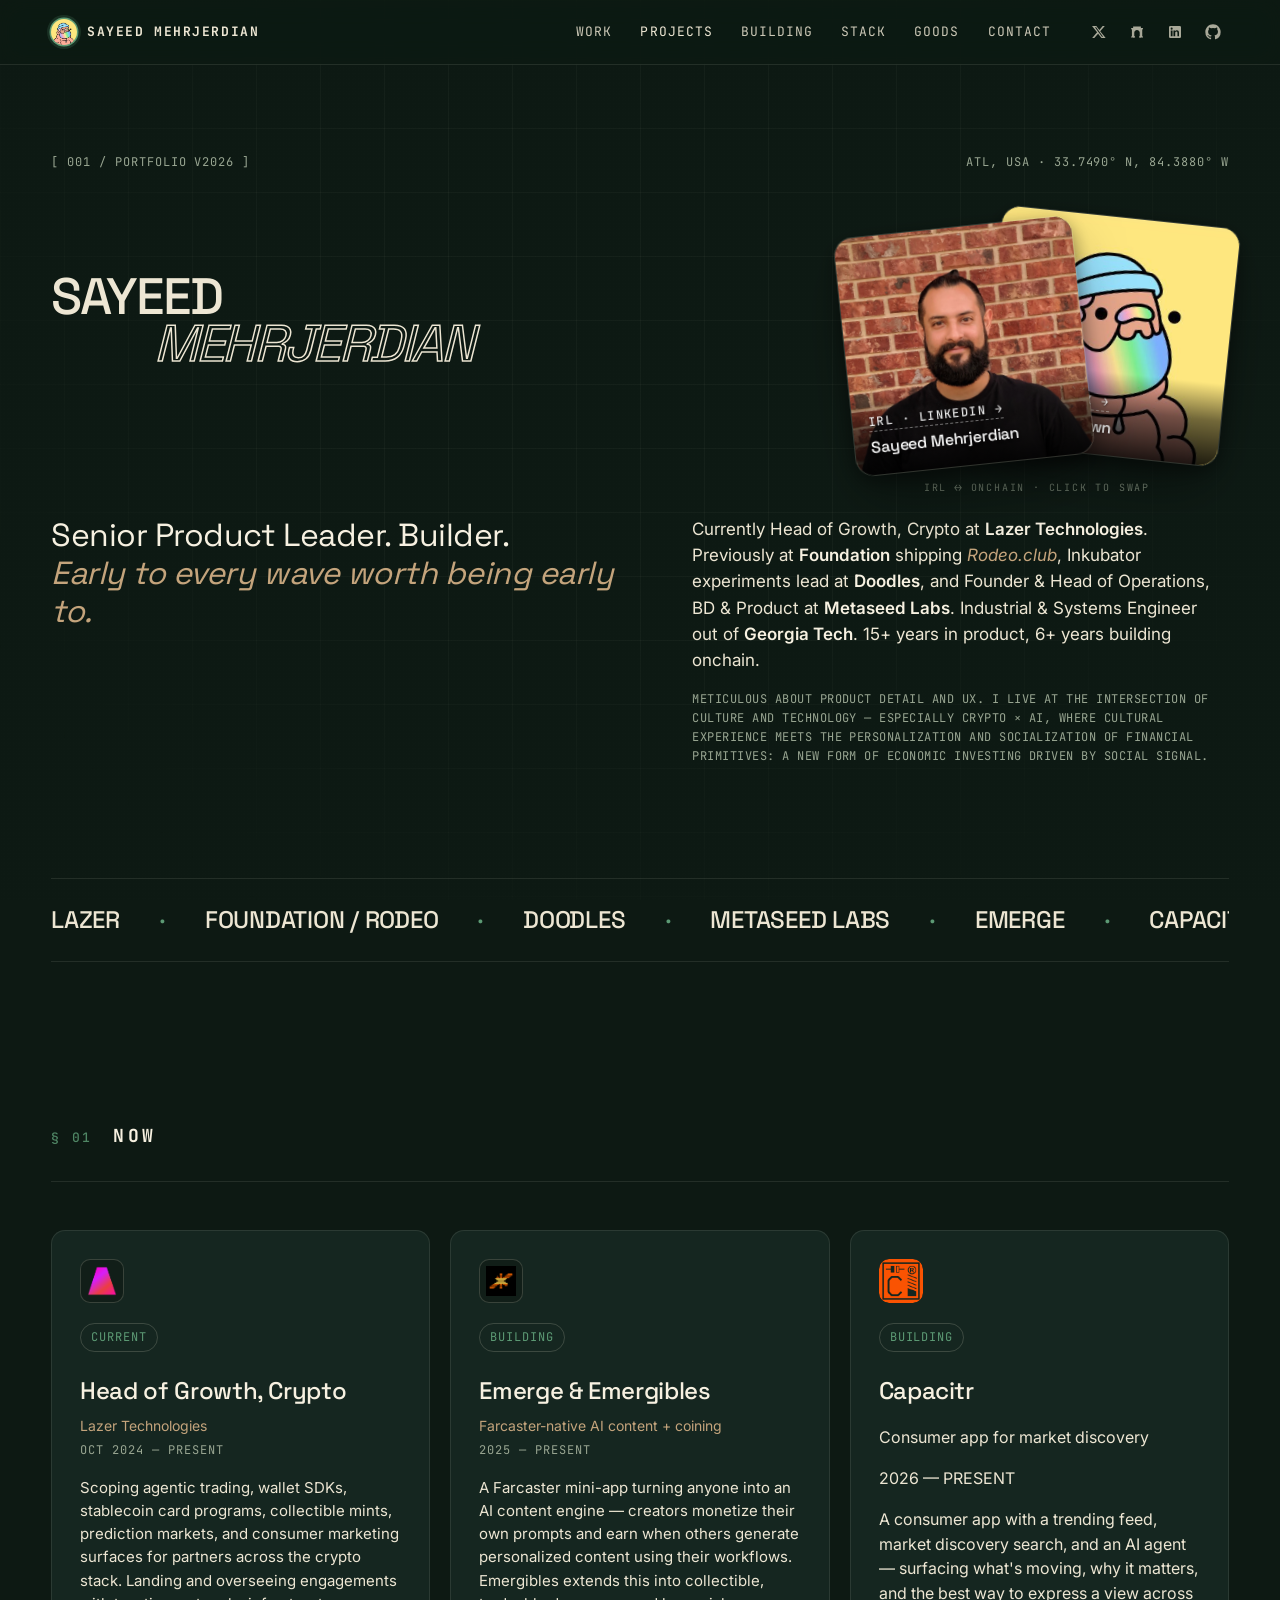
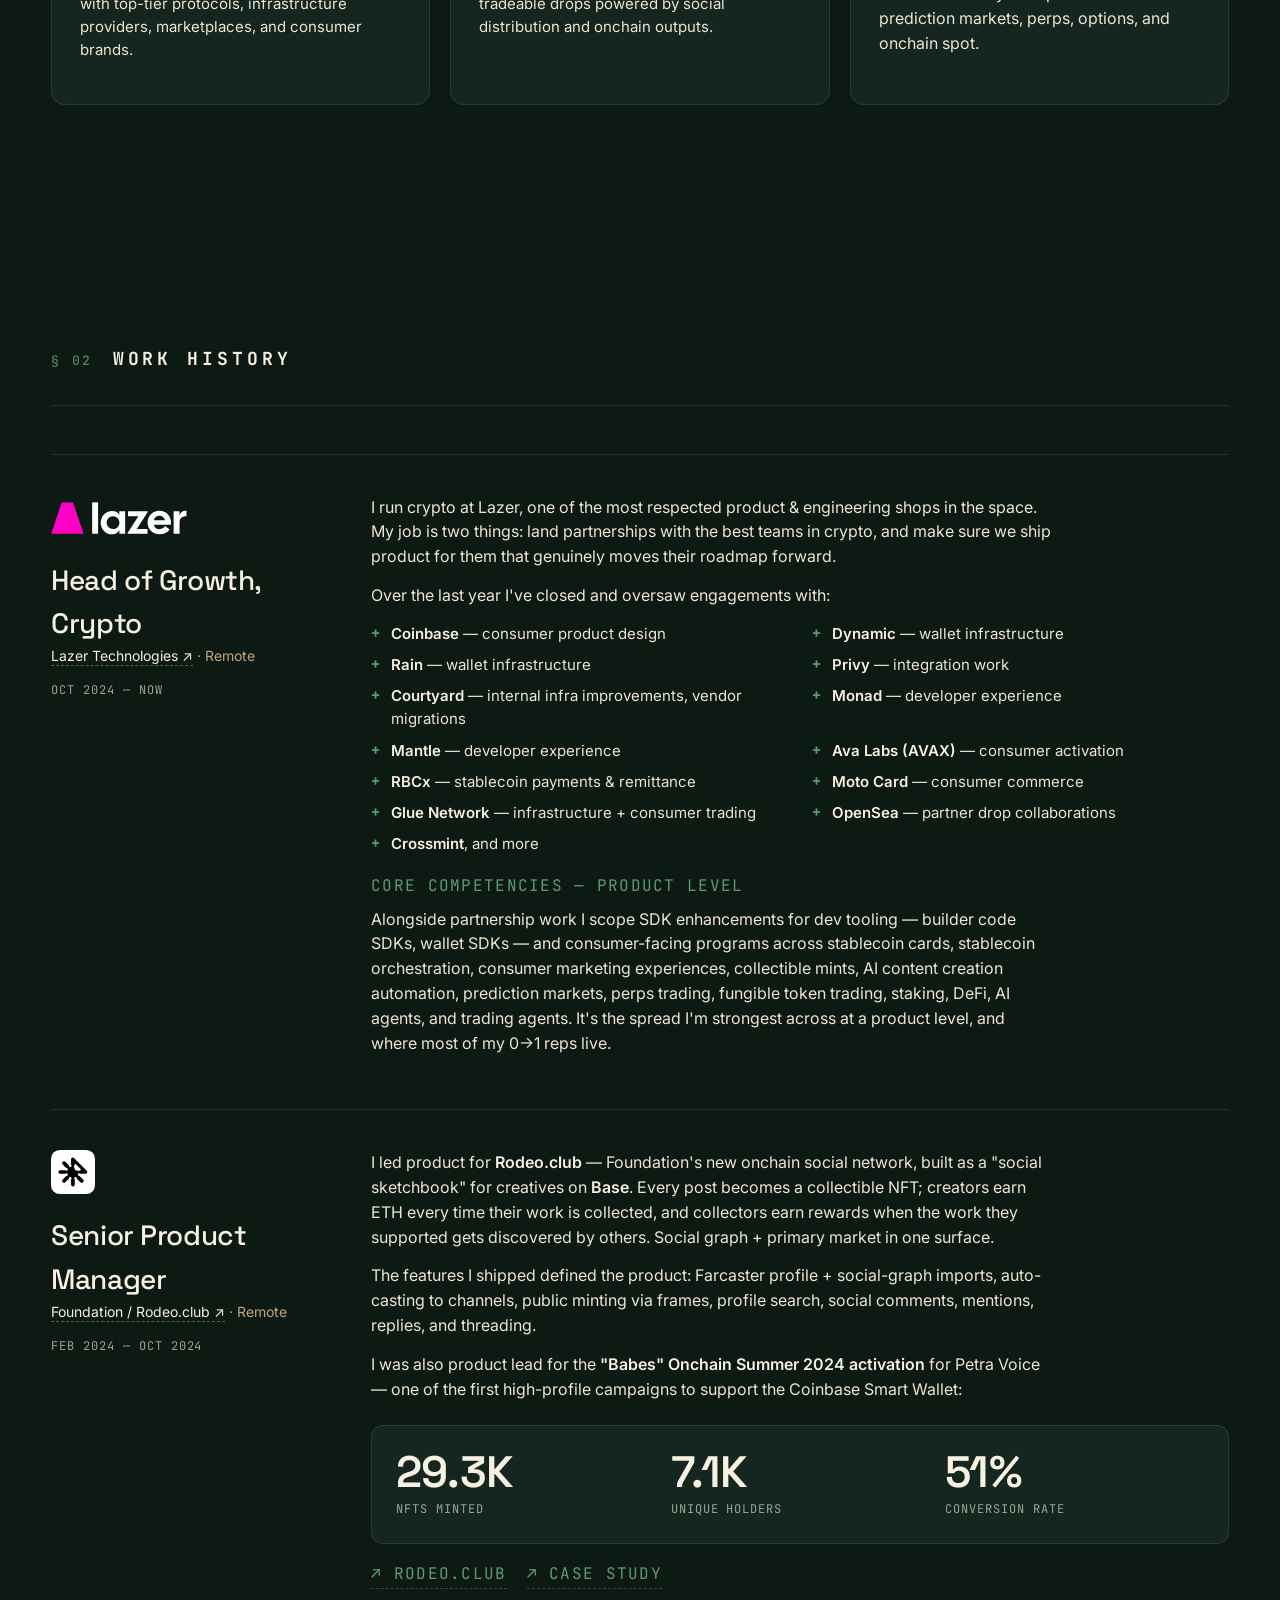
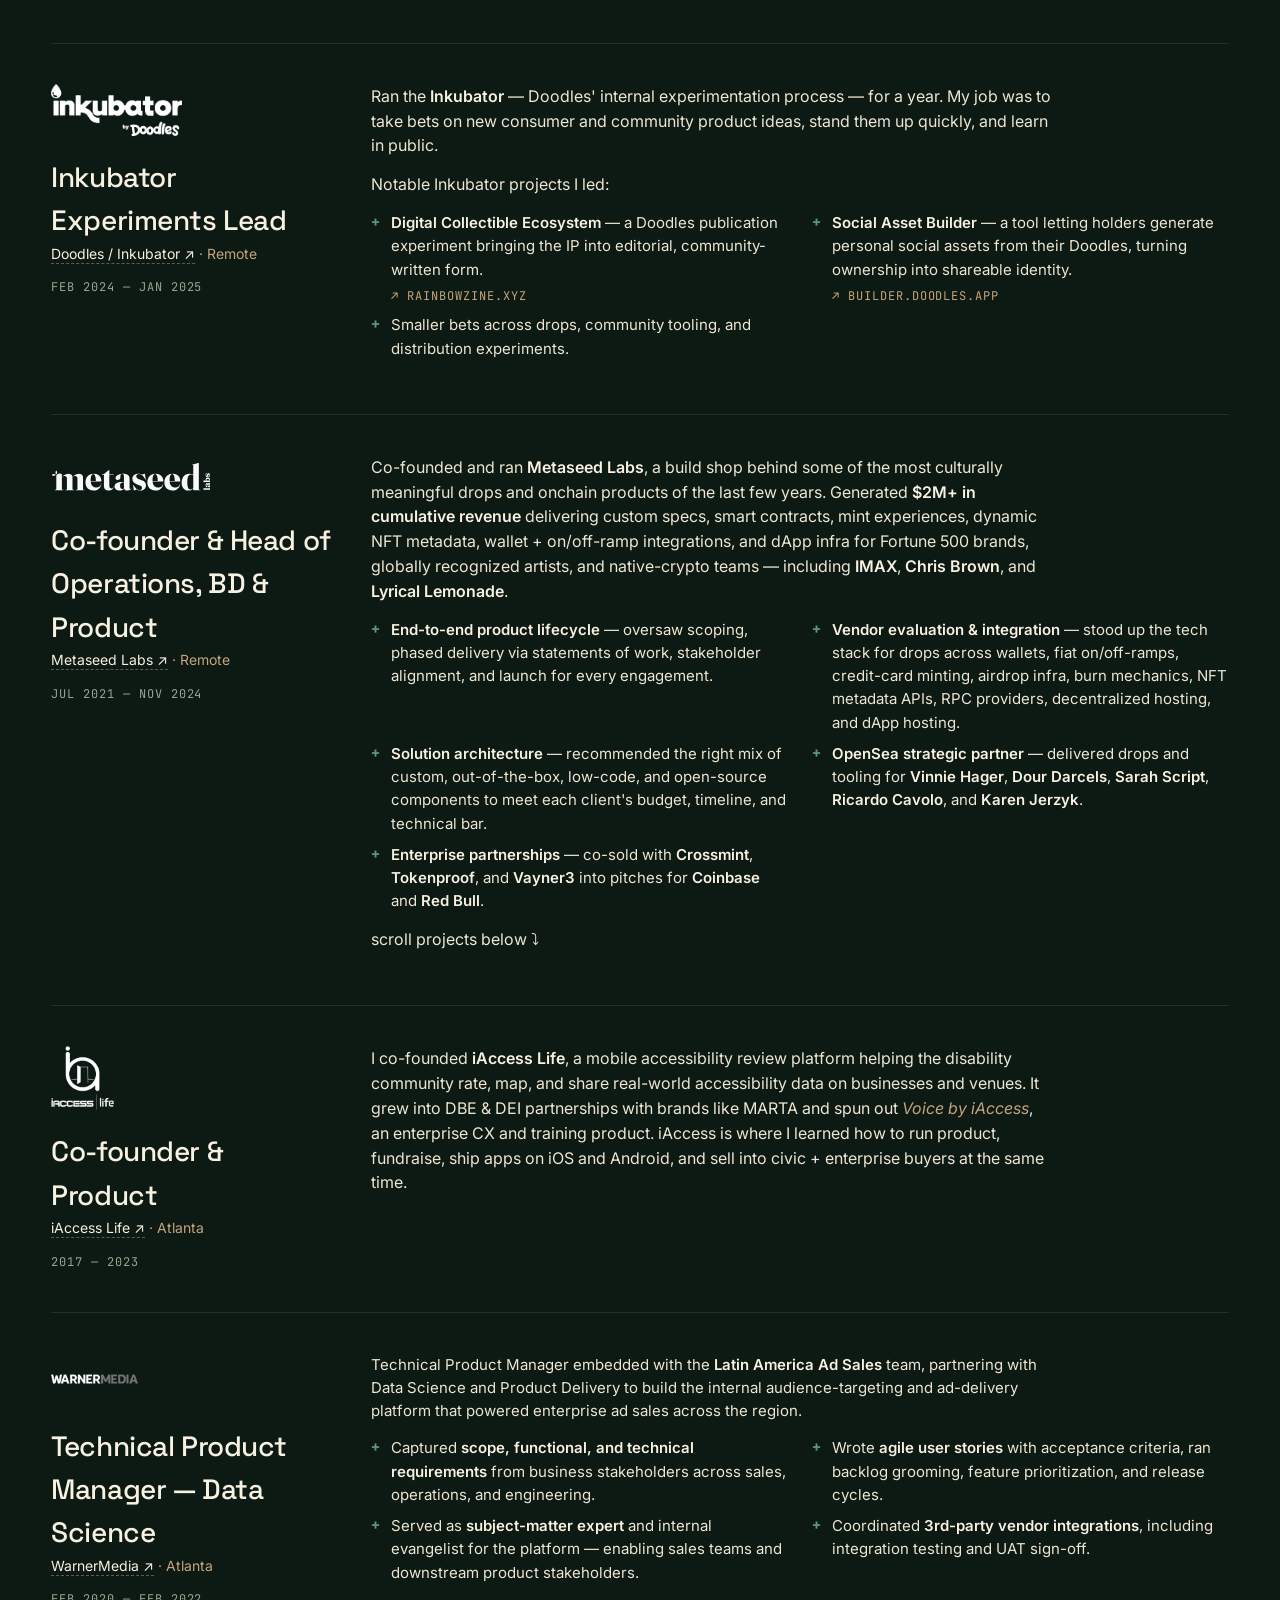
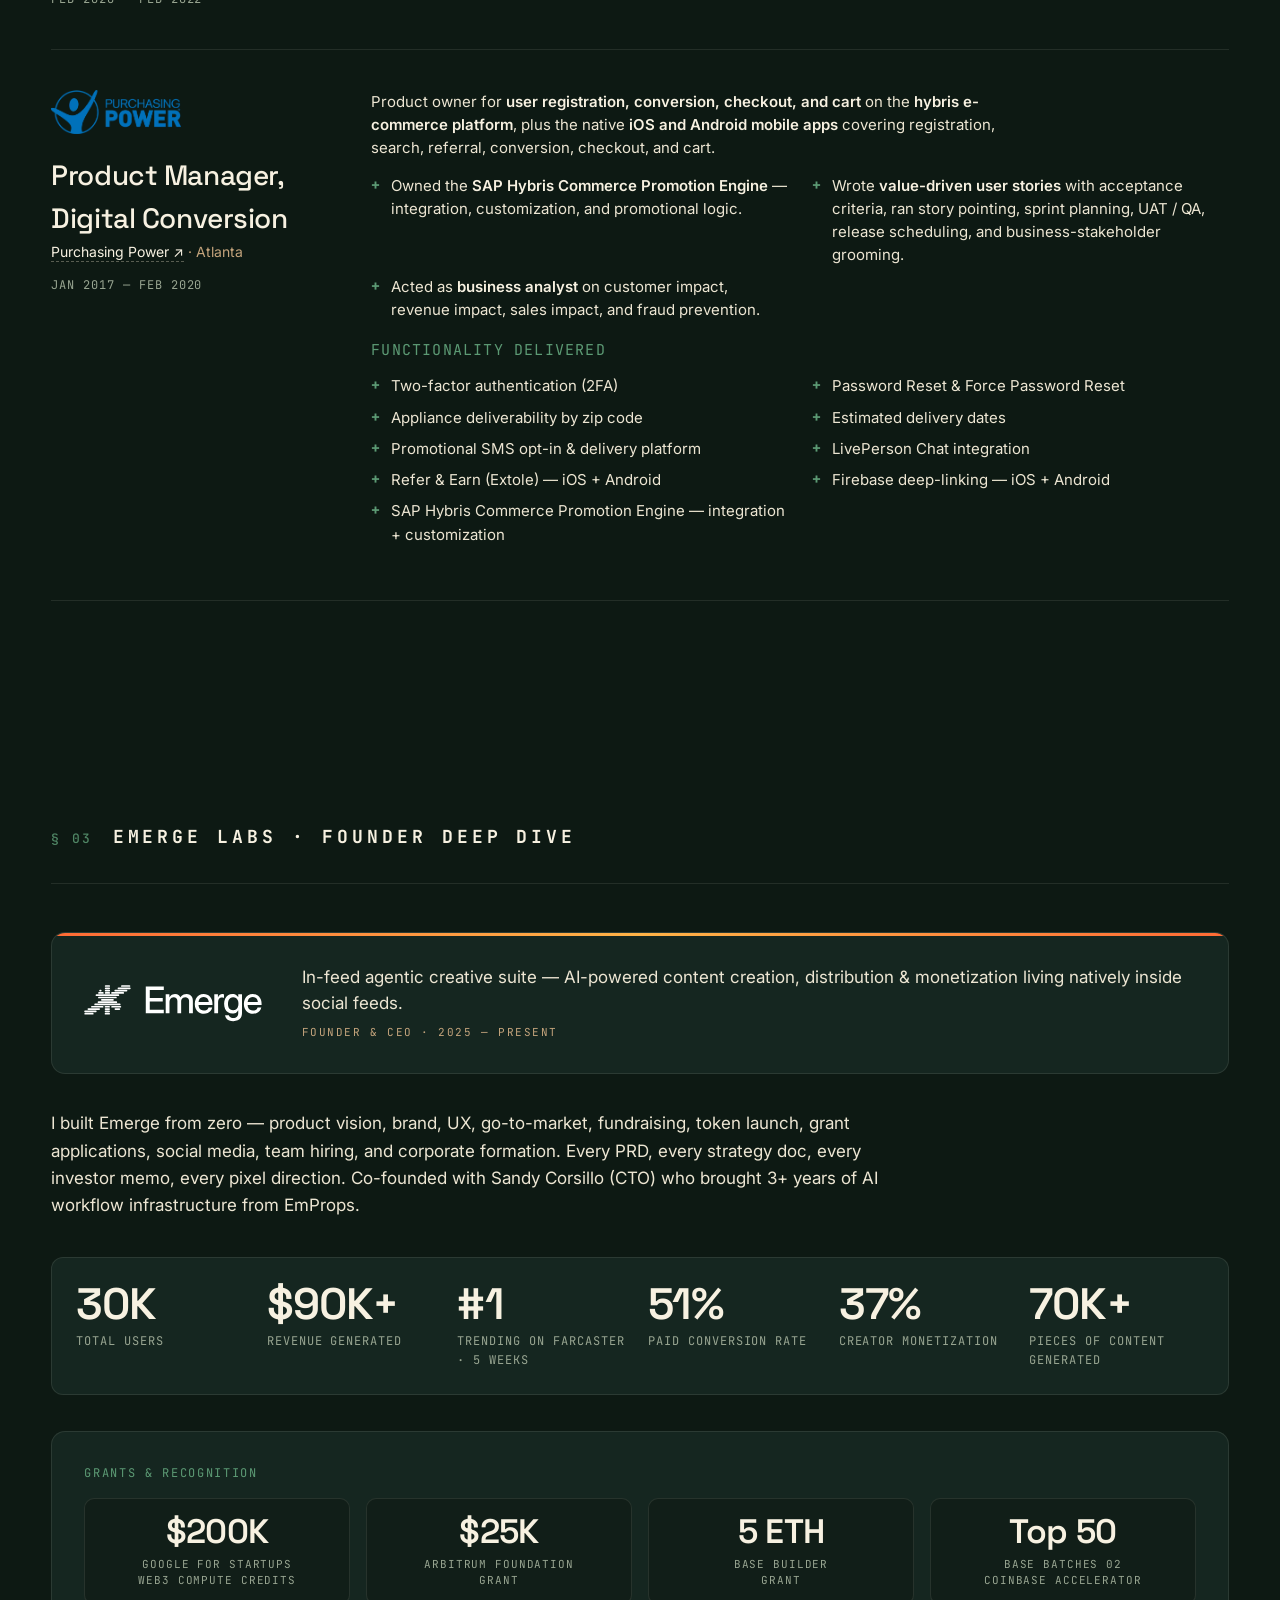
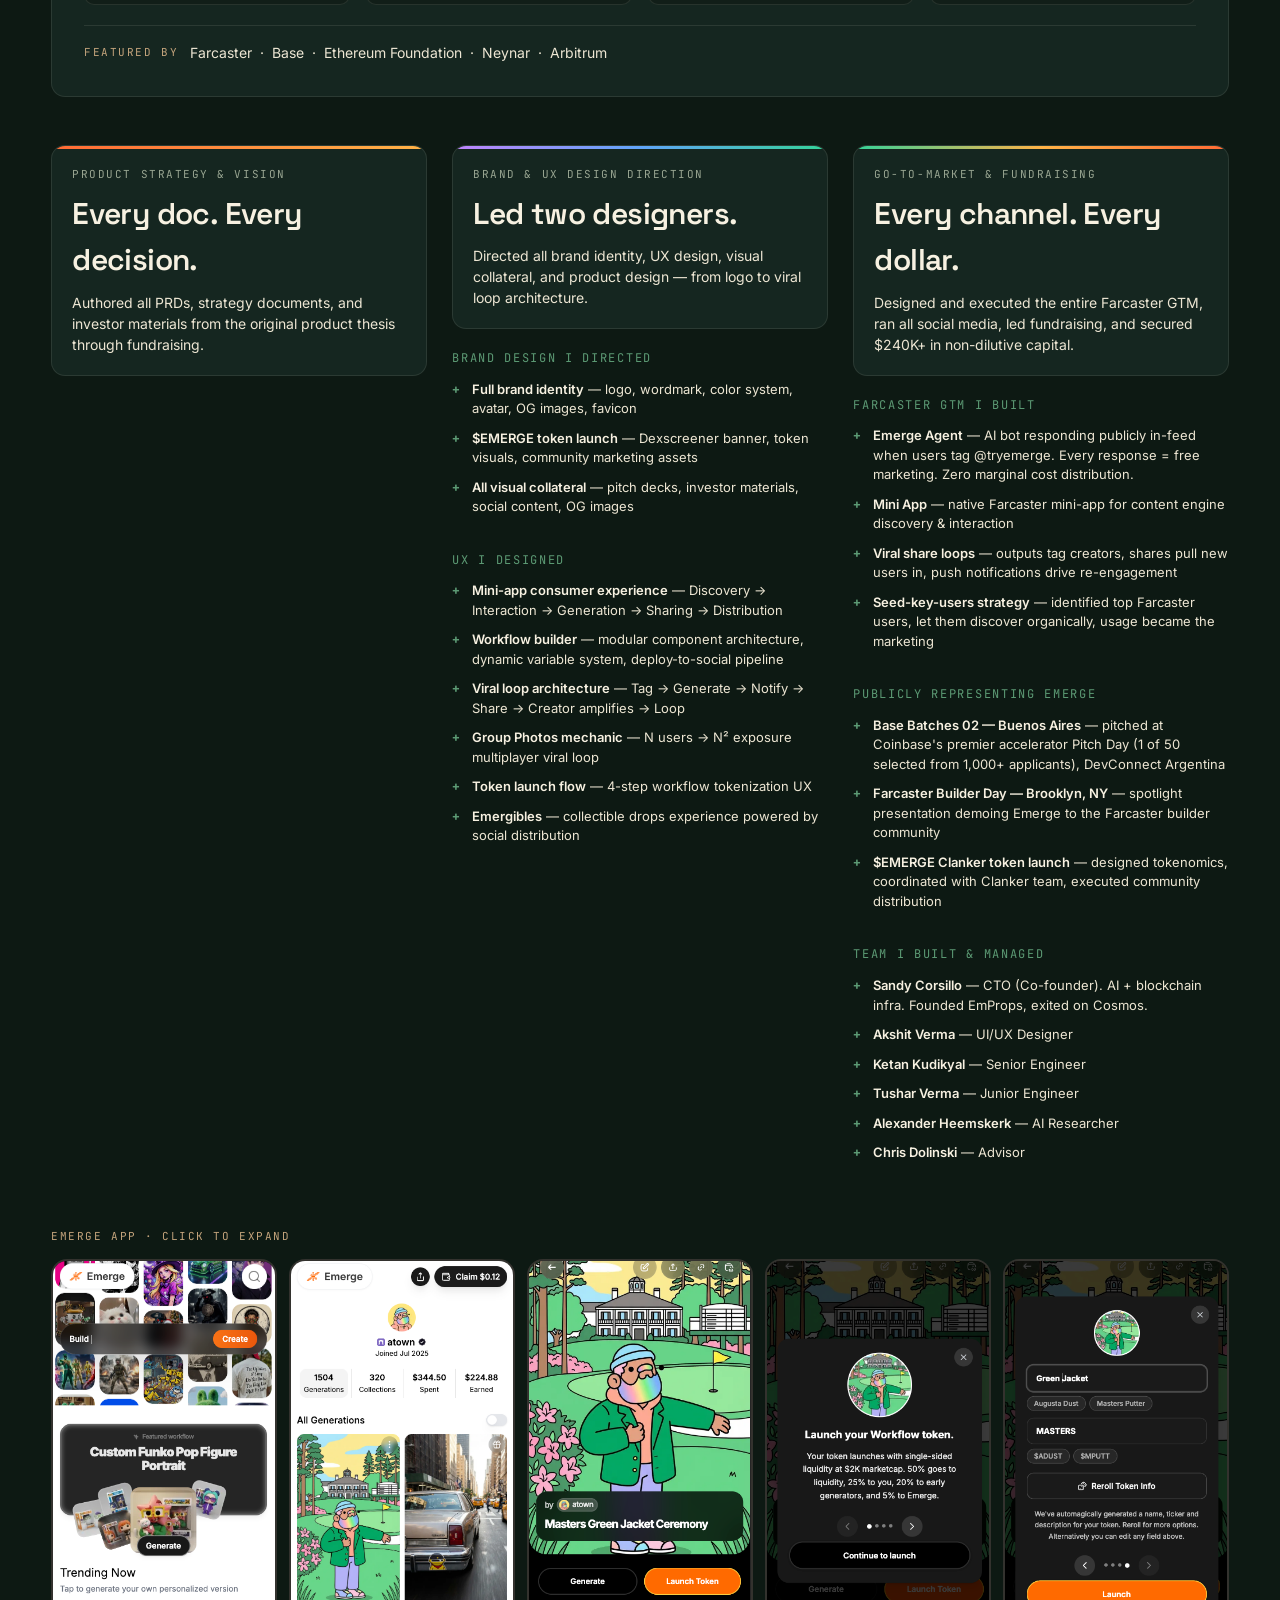
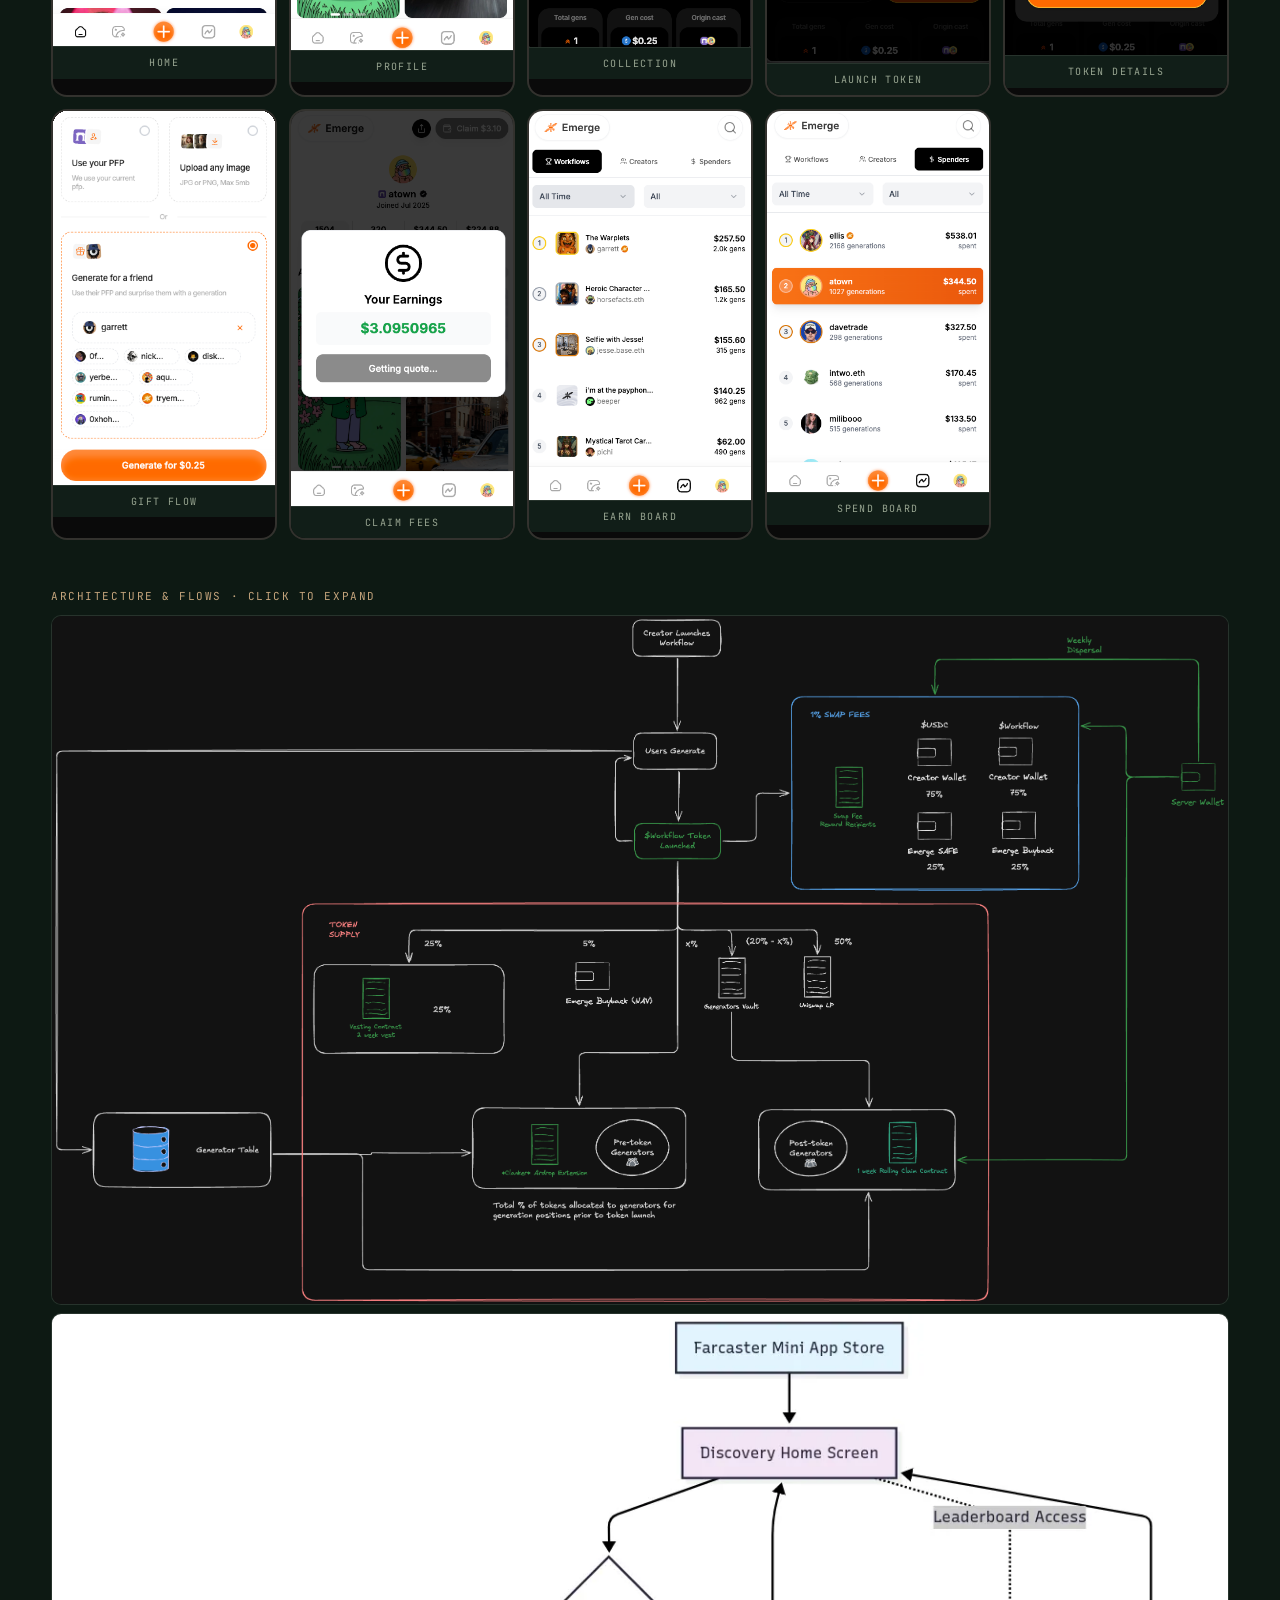
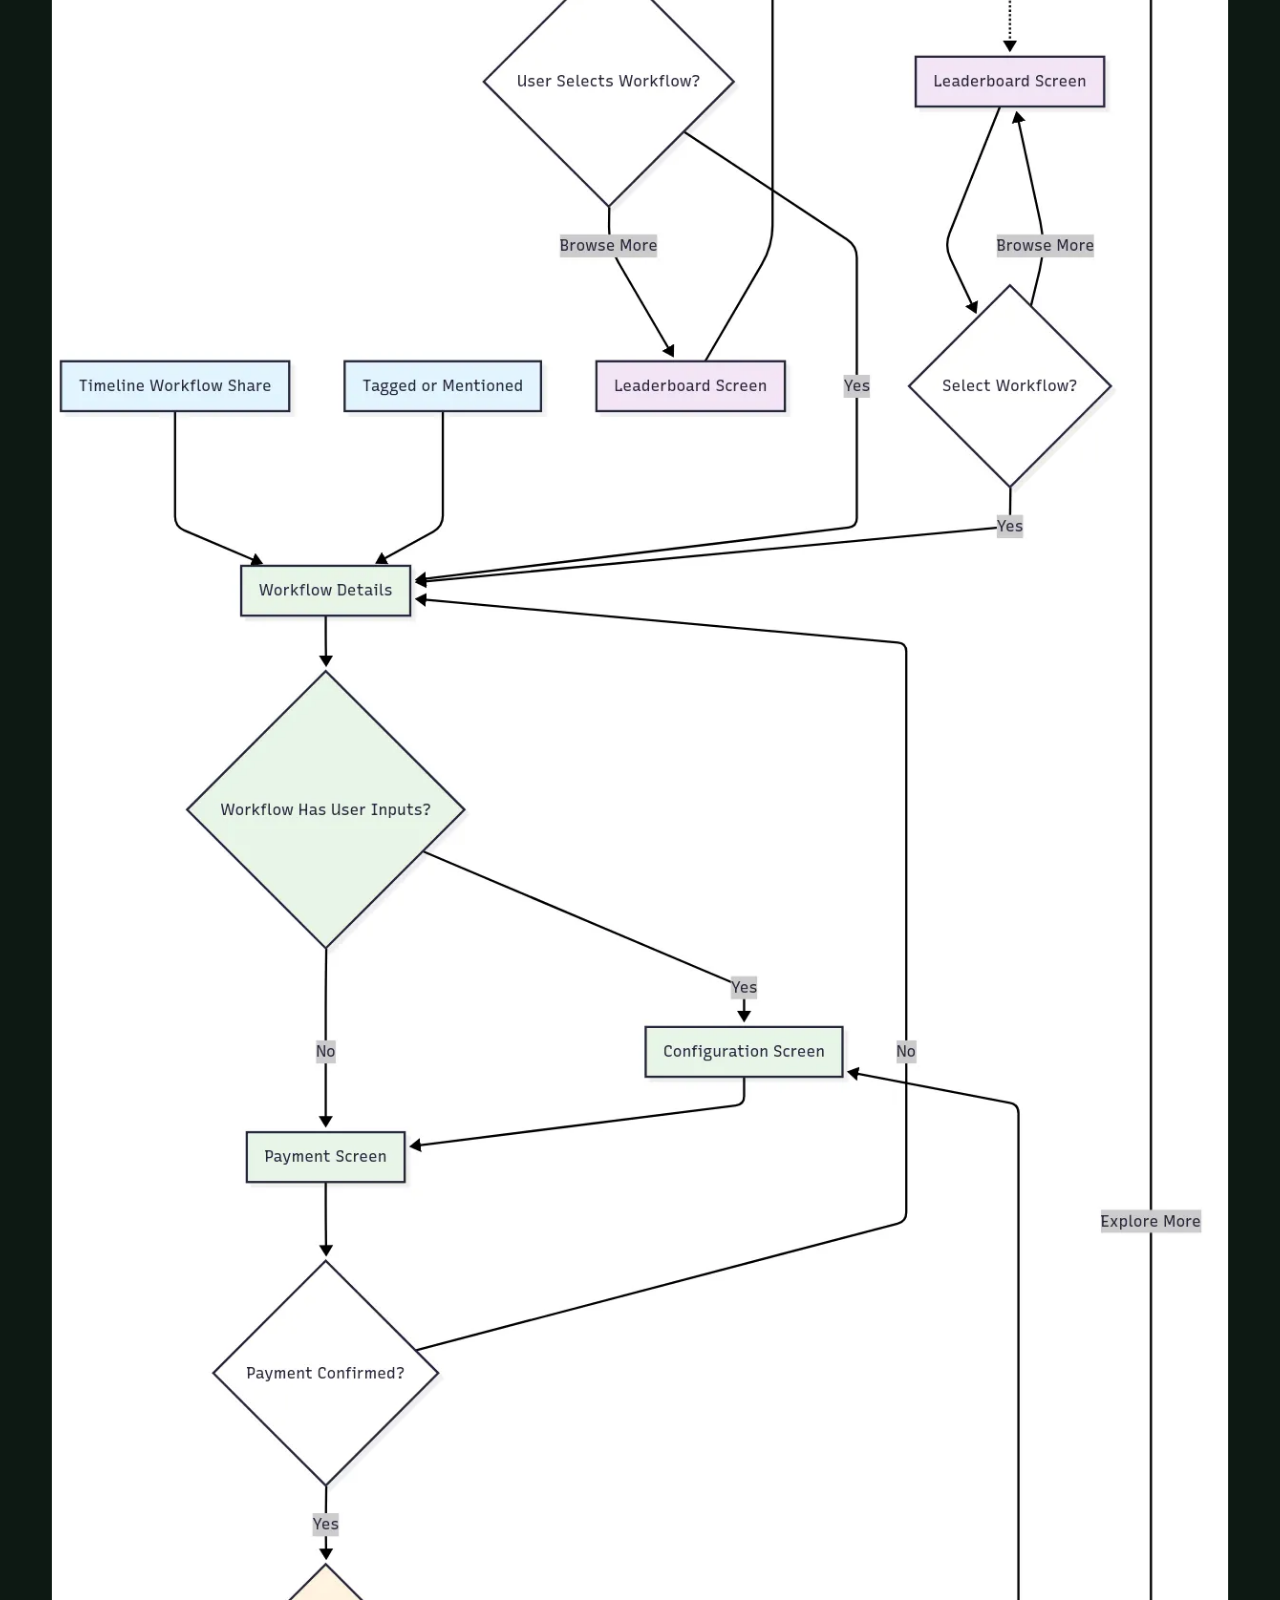
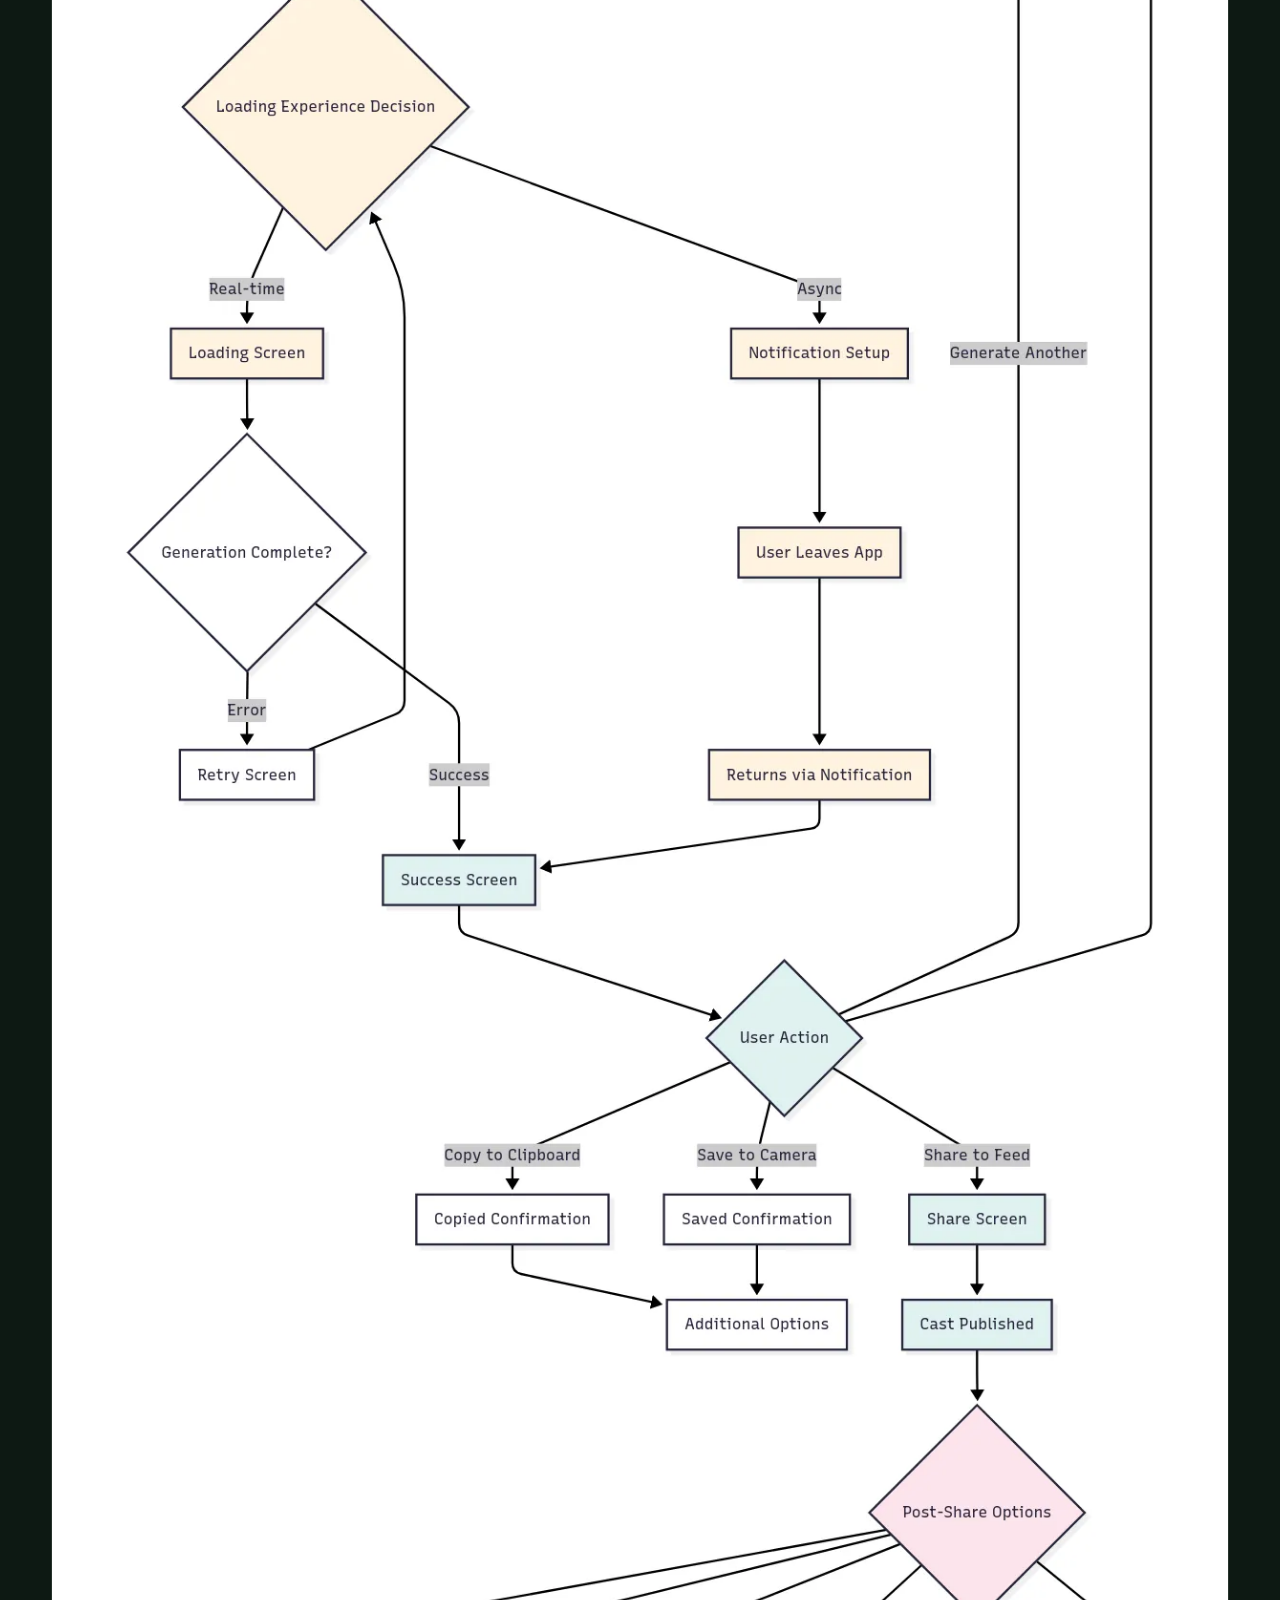
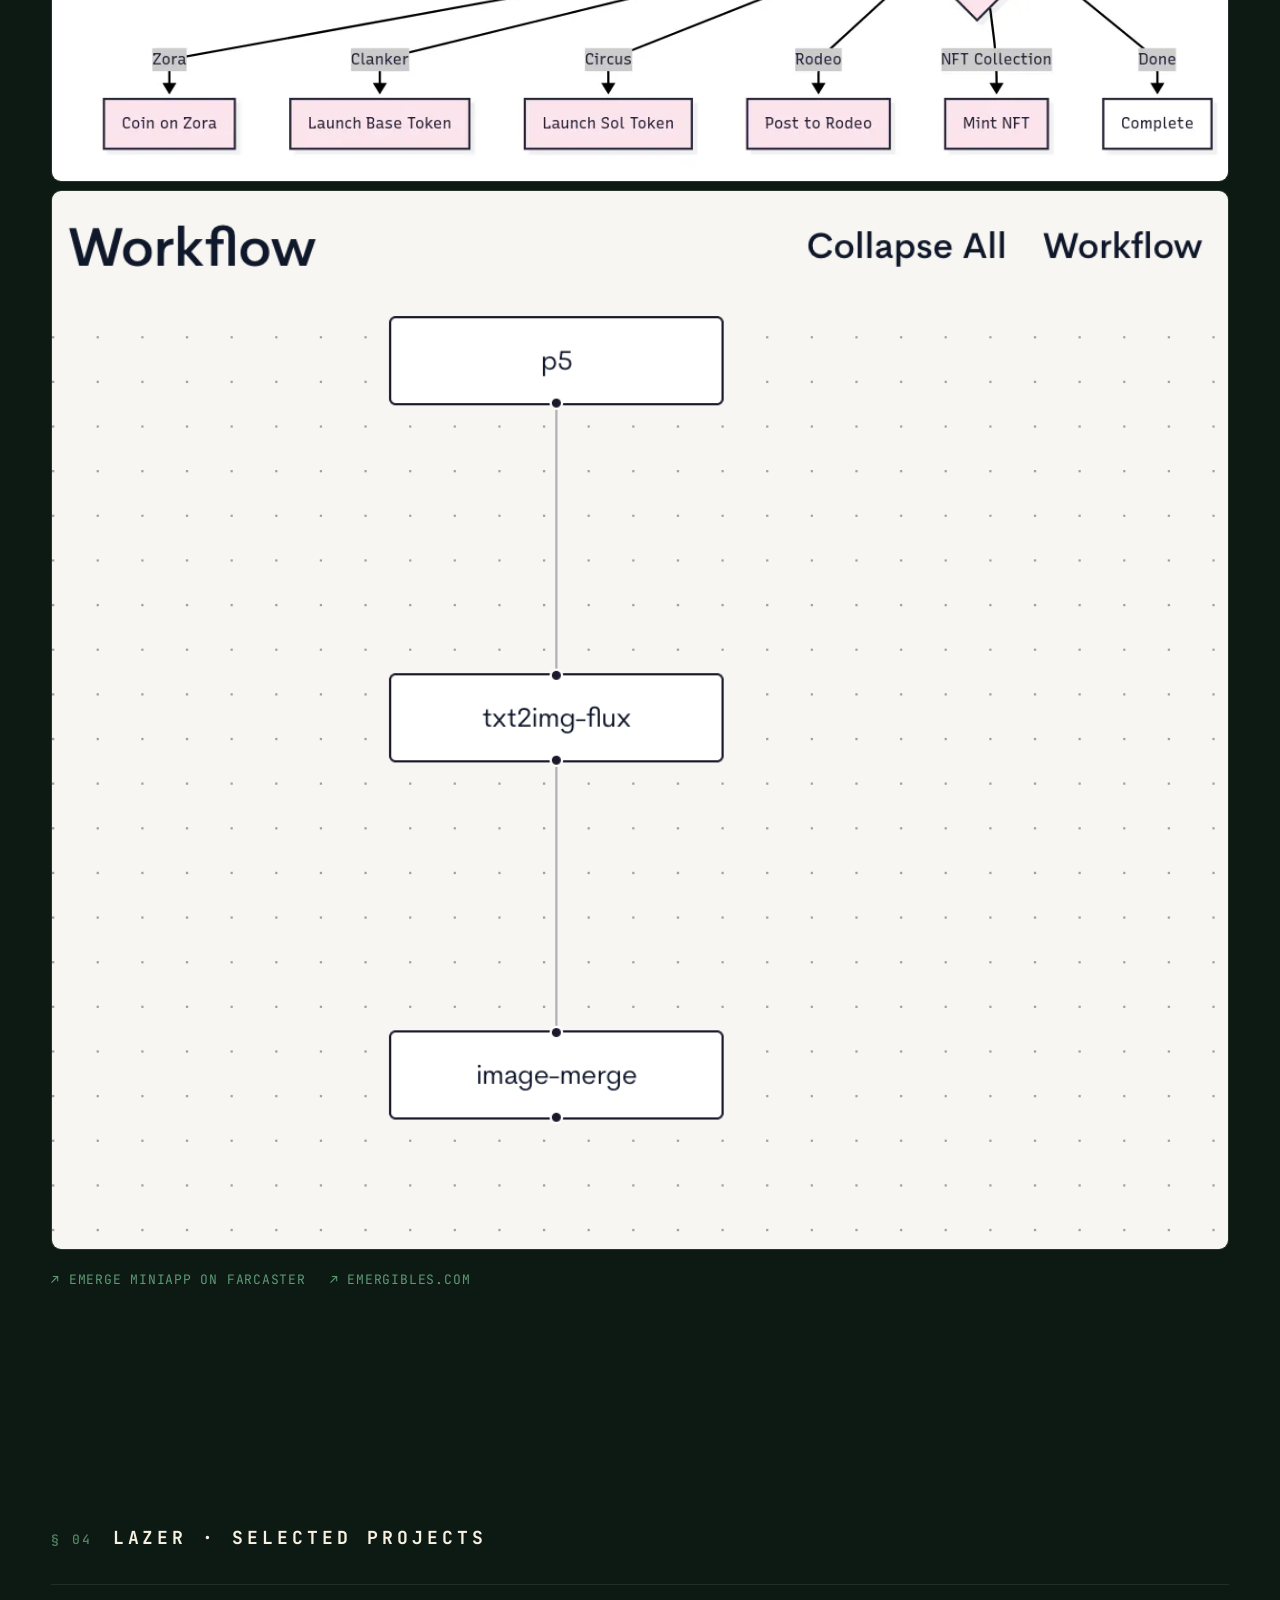
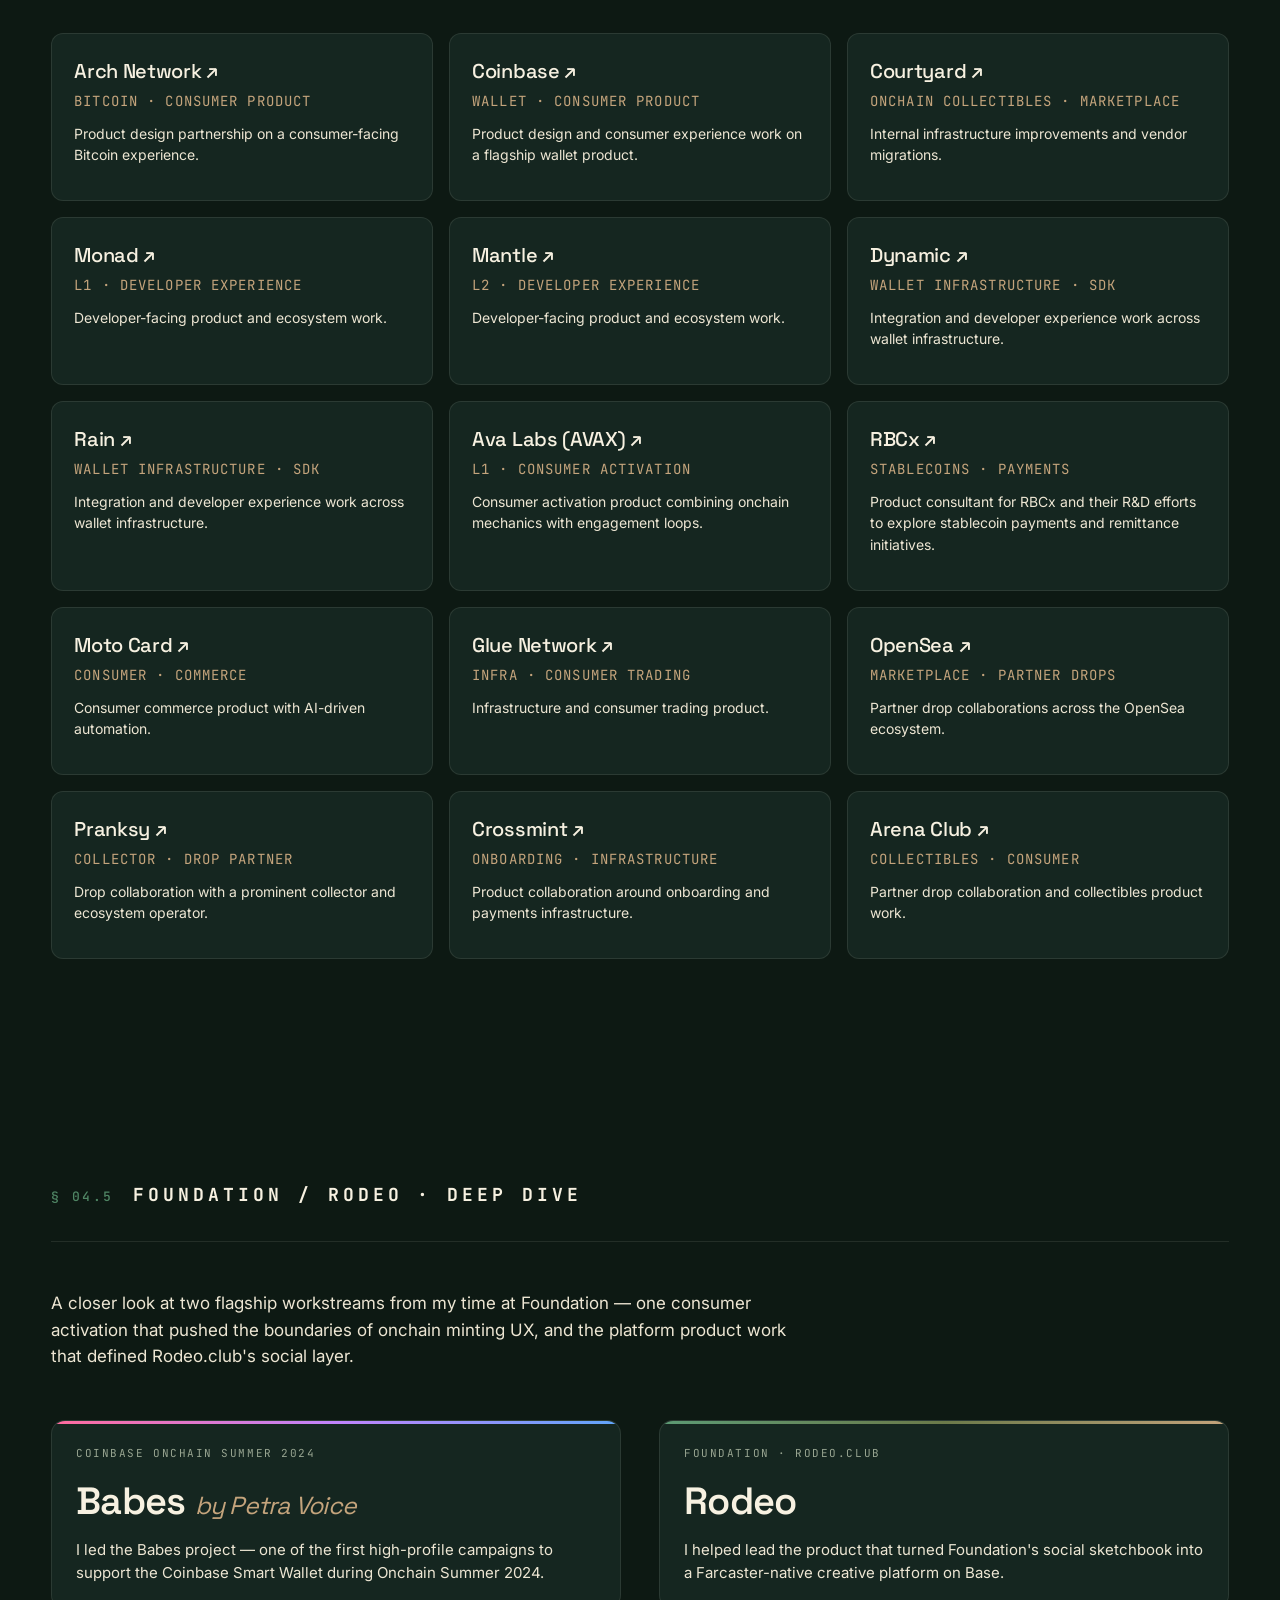
==== commit 7f868ad2: "Replace Bera Baddies with RBCx — stablecoin payments consultant" ====
--- a/index.html
+++ b/index.html
@@ -242,7 +242,7 @@
             <li><strong>Monad</strong> — developer experience</li>
             <li><strong>Mantle</strong> — developer experience</li>
             <li><strong>Ava Labs (AVAX)</strong> — consumer activation</li>
-            <li><strong>Bera Baddies</strong> — community product</li>
+            <li><strong>RBCx</strong> — stablecoin payments & remittance</li>
             <li><strong>Moto Card</strong> — consumer commerce</li>
             <li><strong>Glue Network</strong> — infrastructure + consumer trading</li>
             <li><strong>OpenSea</strong> — partner drop collaborations</li>
@@ -832,9 +832,9 @@
         <p>Consumer activation product combining onchain mechanics with engagement loops.</p>
       </article>
       <article class="client">
-        <h3>Bera Baddies</h3>
-        <p class="mono">Community · Social product</p>
-        <p>Community-facing social product and onchain experience.</p>
+        <h3><a href="https://www.rbcx.com/" target="_blank" rel="noopener">RBCx ↗</a></h3>
+        <p class="mono">Stablecoins · Payments</p>
+        <p>Product consultant for RBCx and their R&D efforts to explore stablecoin payments and remittance initiatives.</p>
       </article>
       <article class="client">
         <h3><a href="https://www.moto-card.com/" target="_blank" rel="noopener">Moto Card ↗</a></h3>
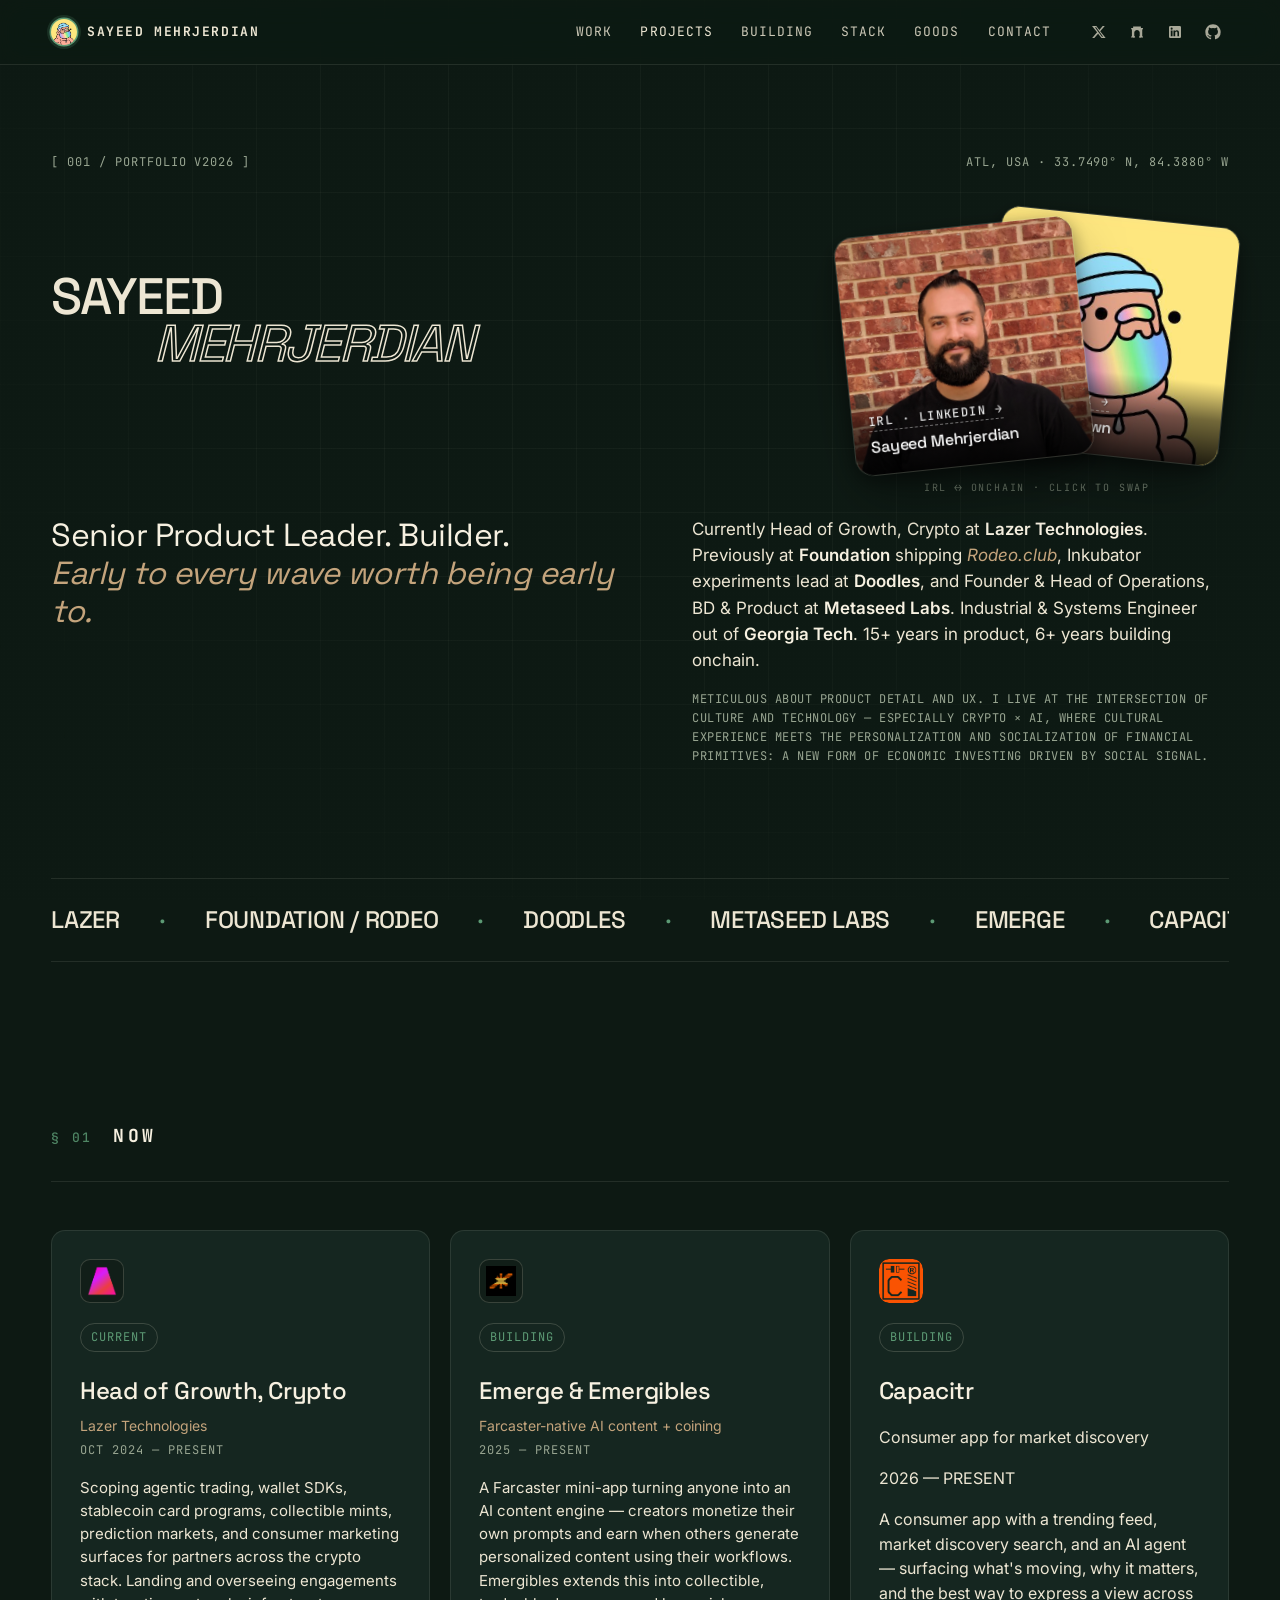
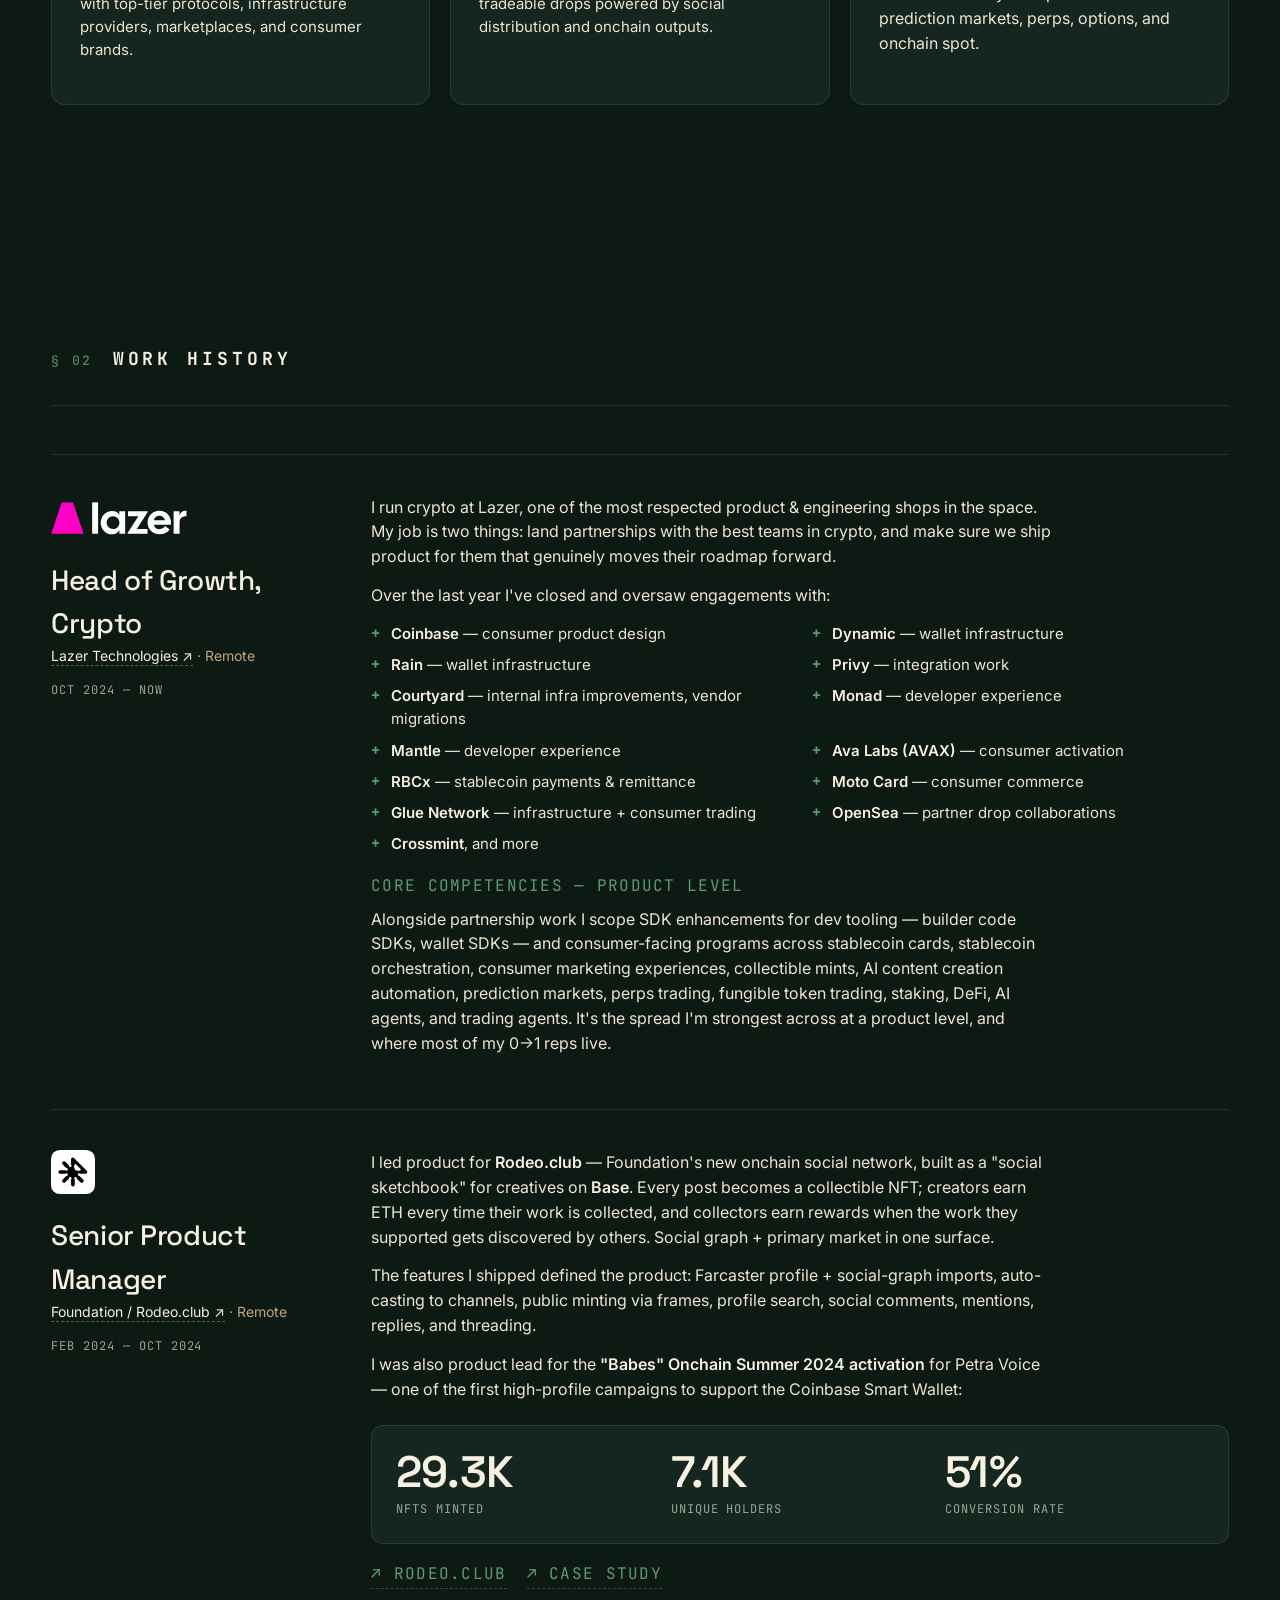
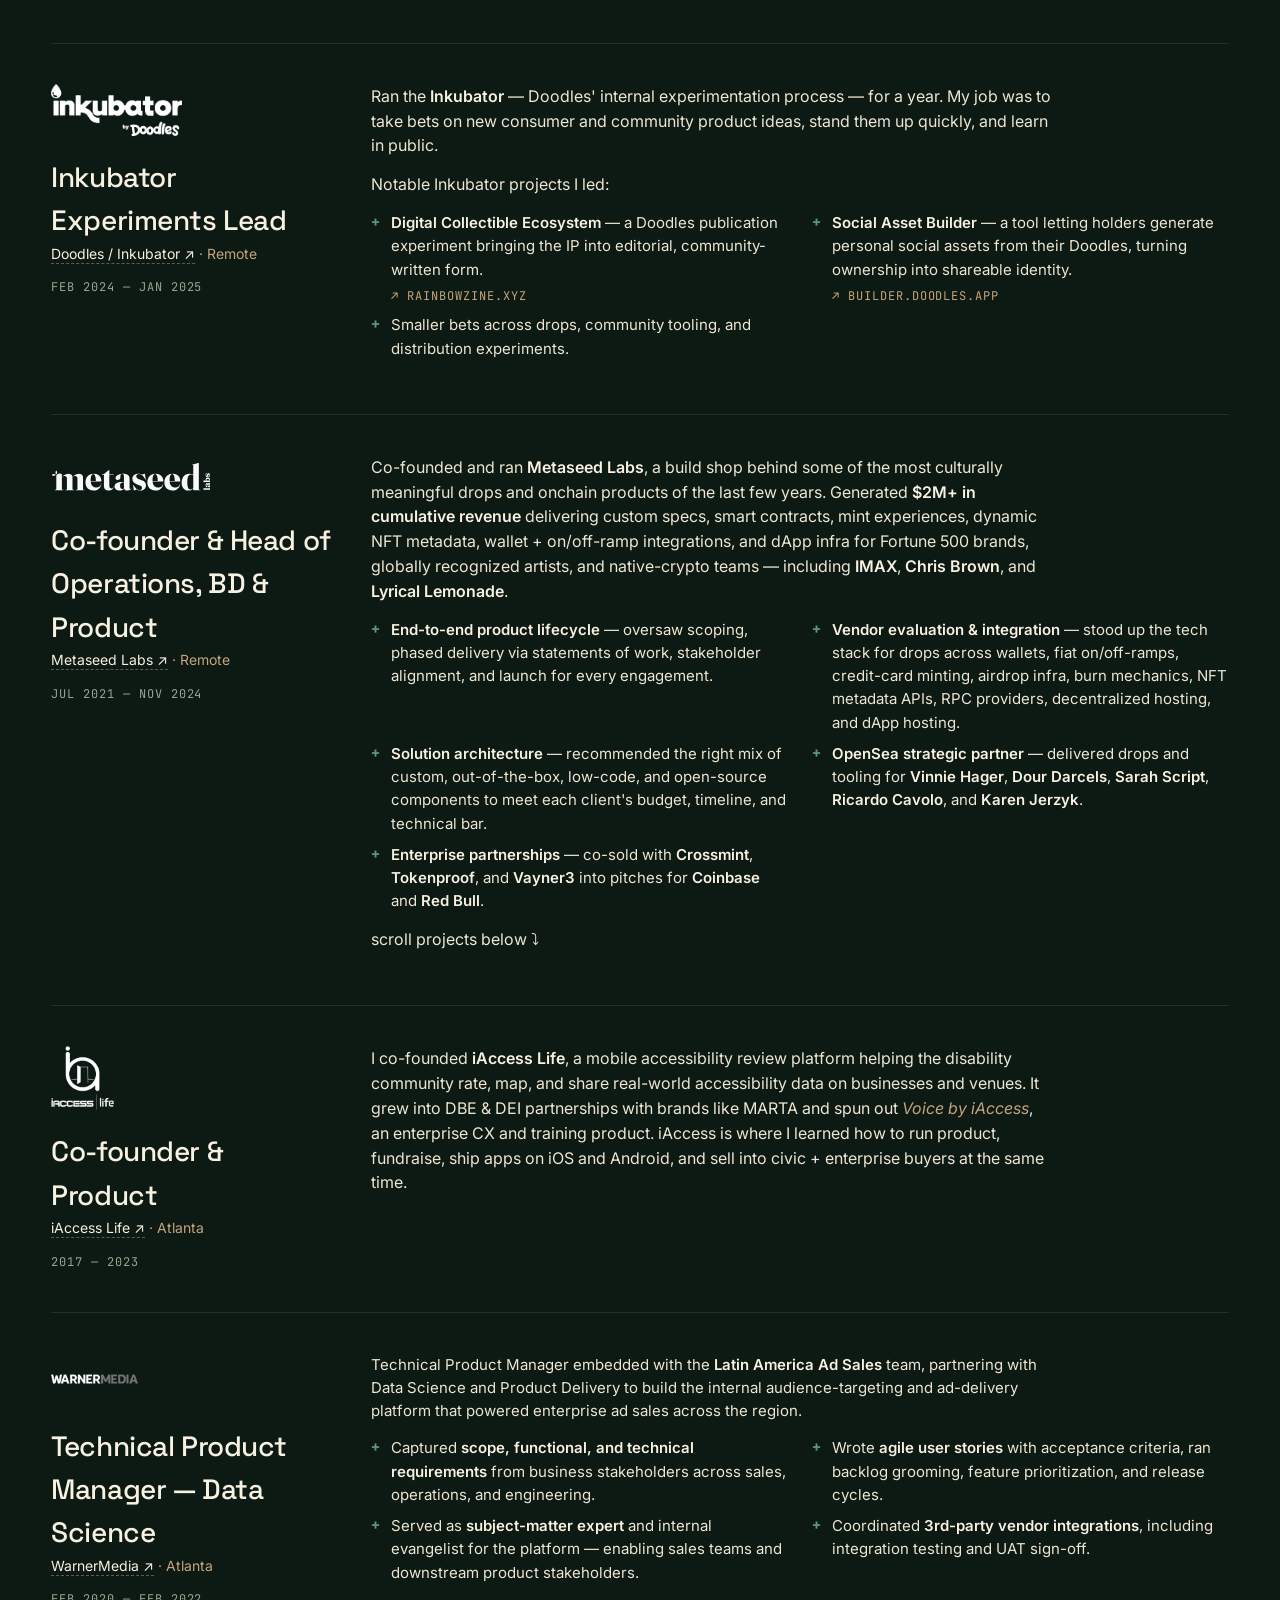
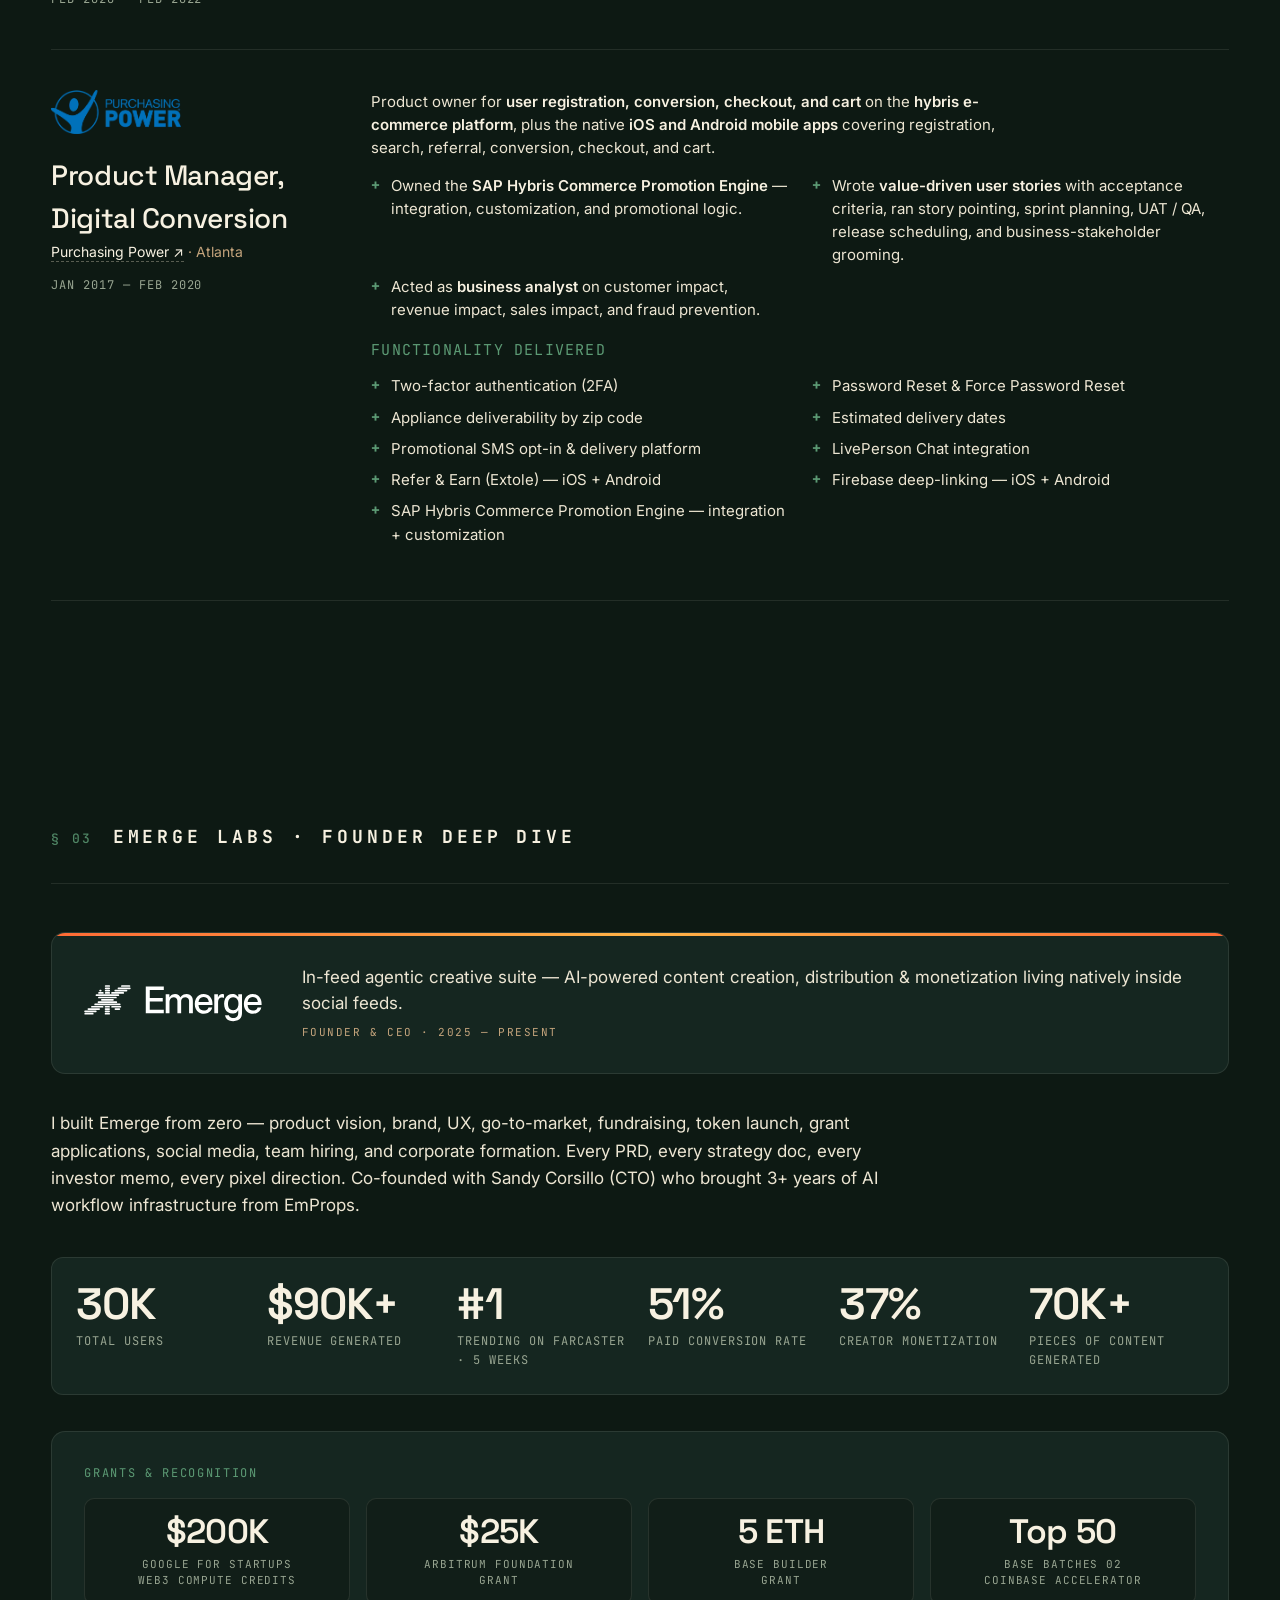
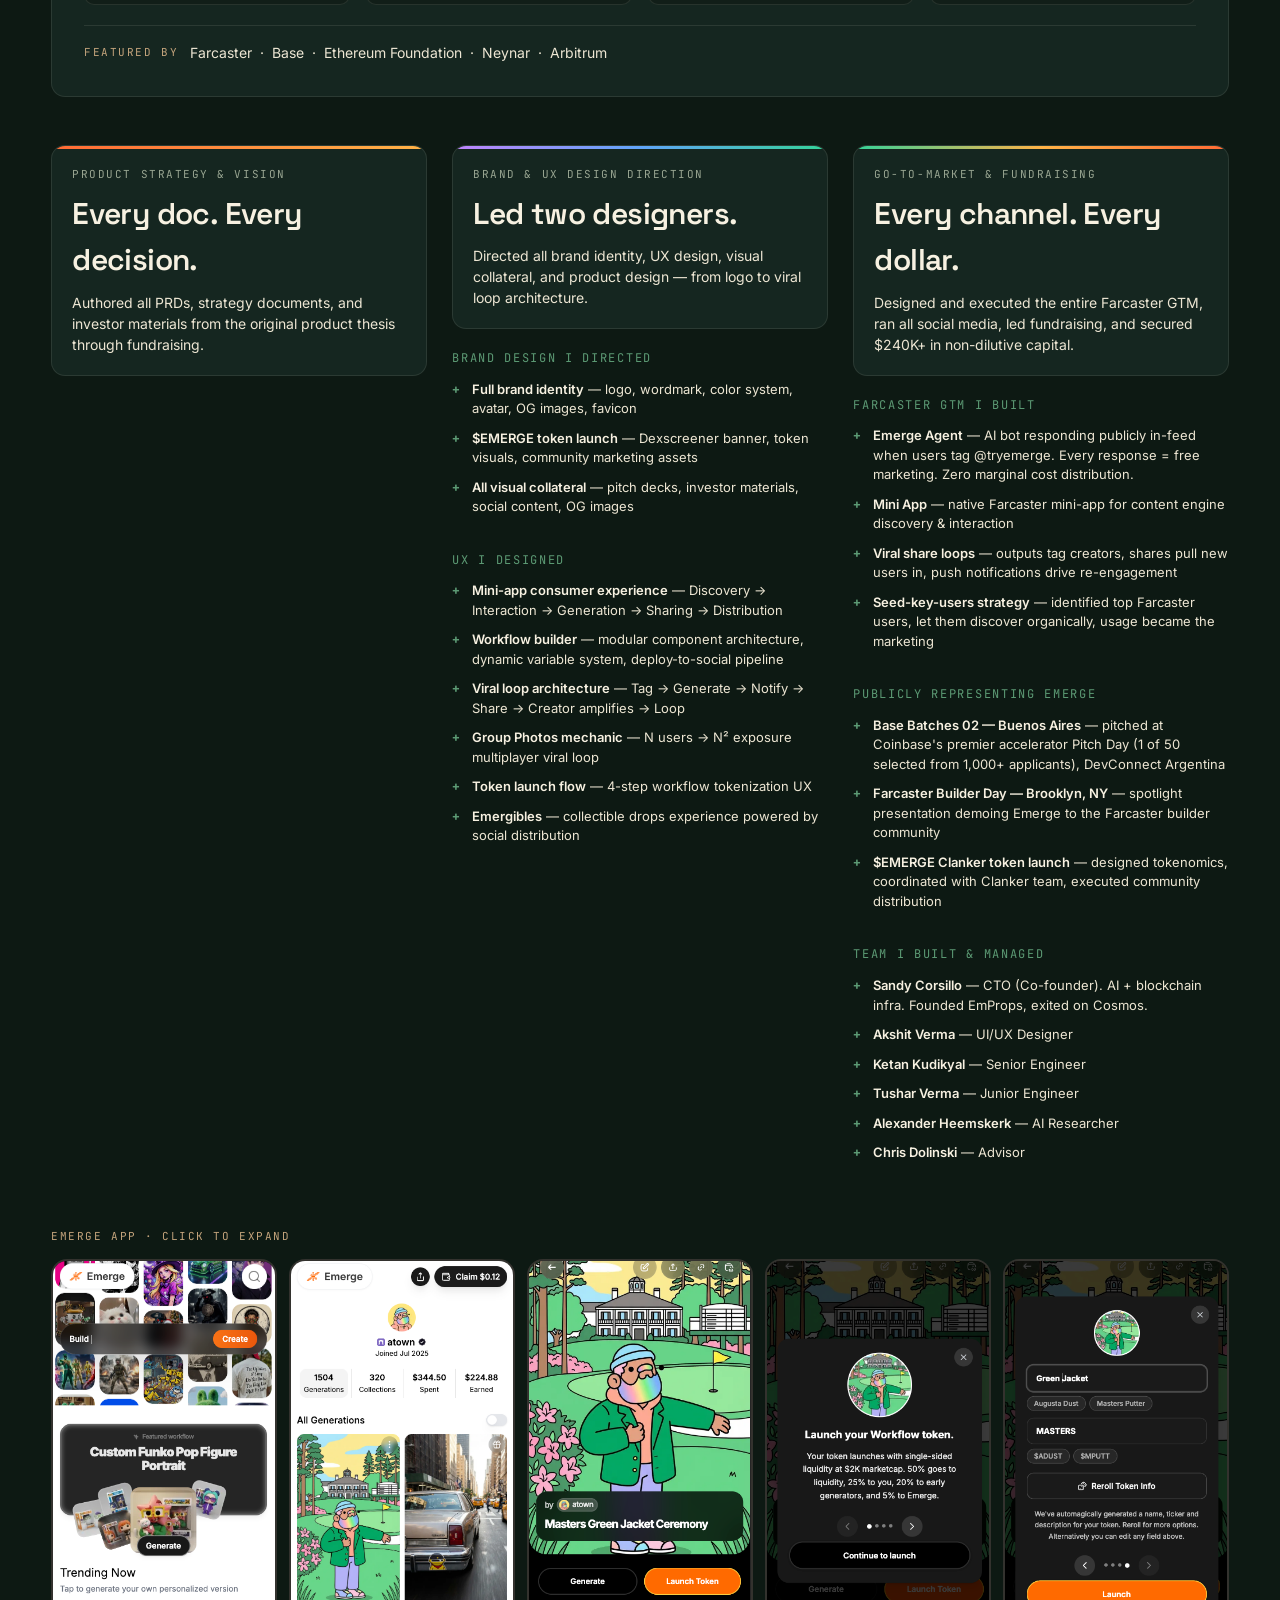
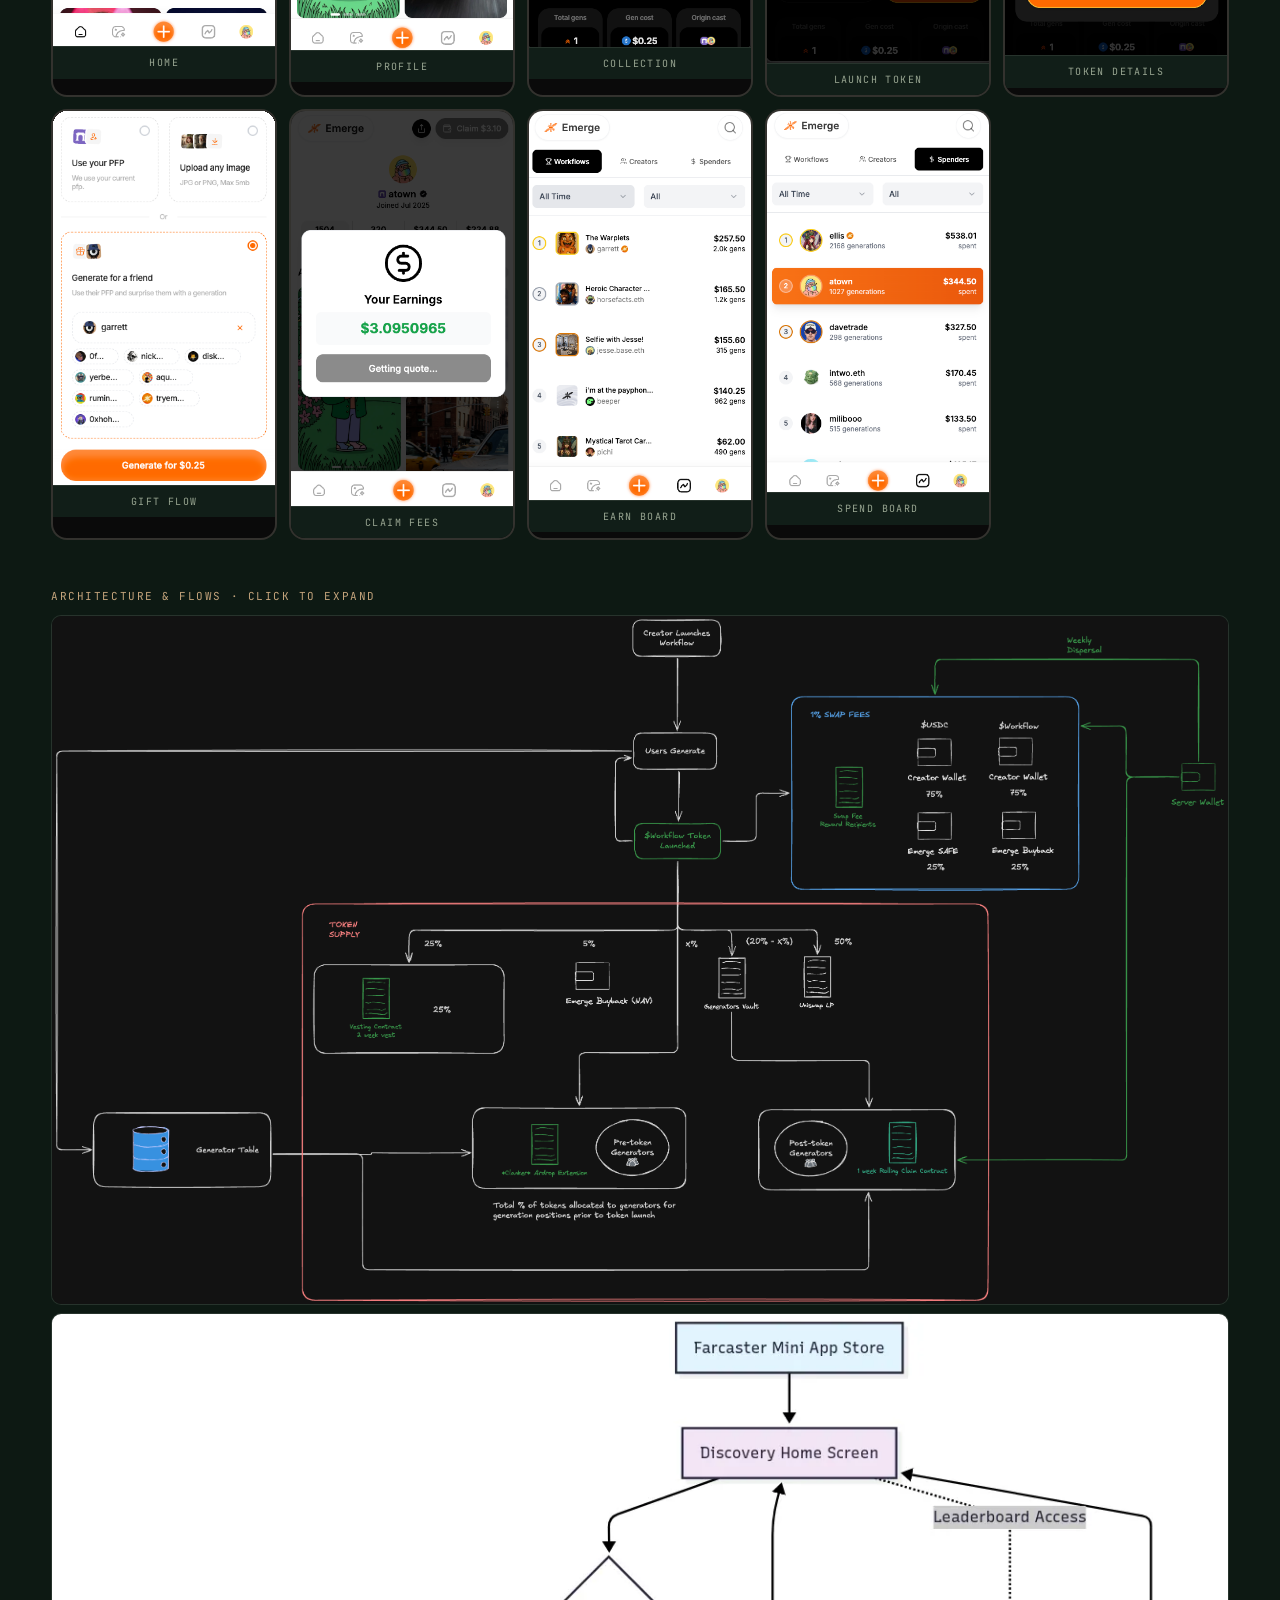
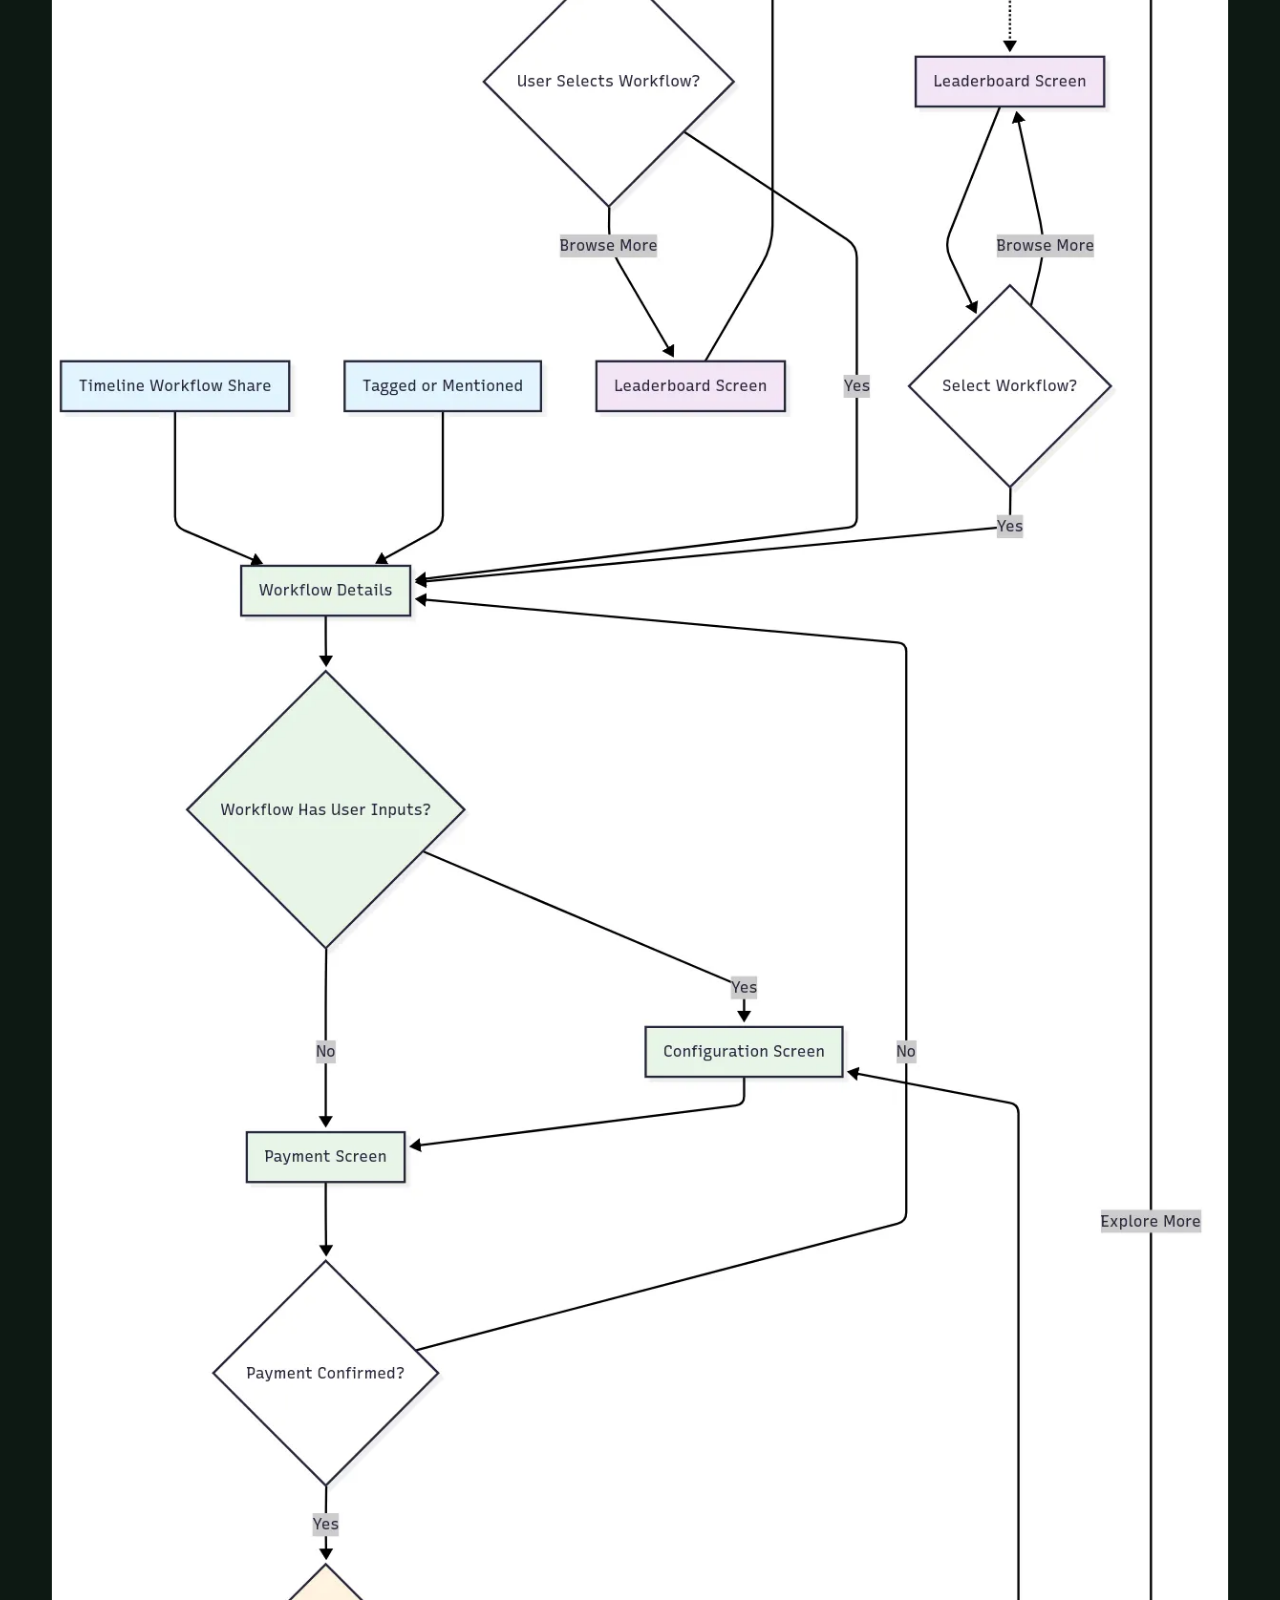
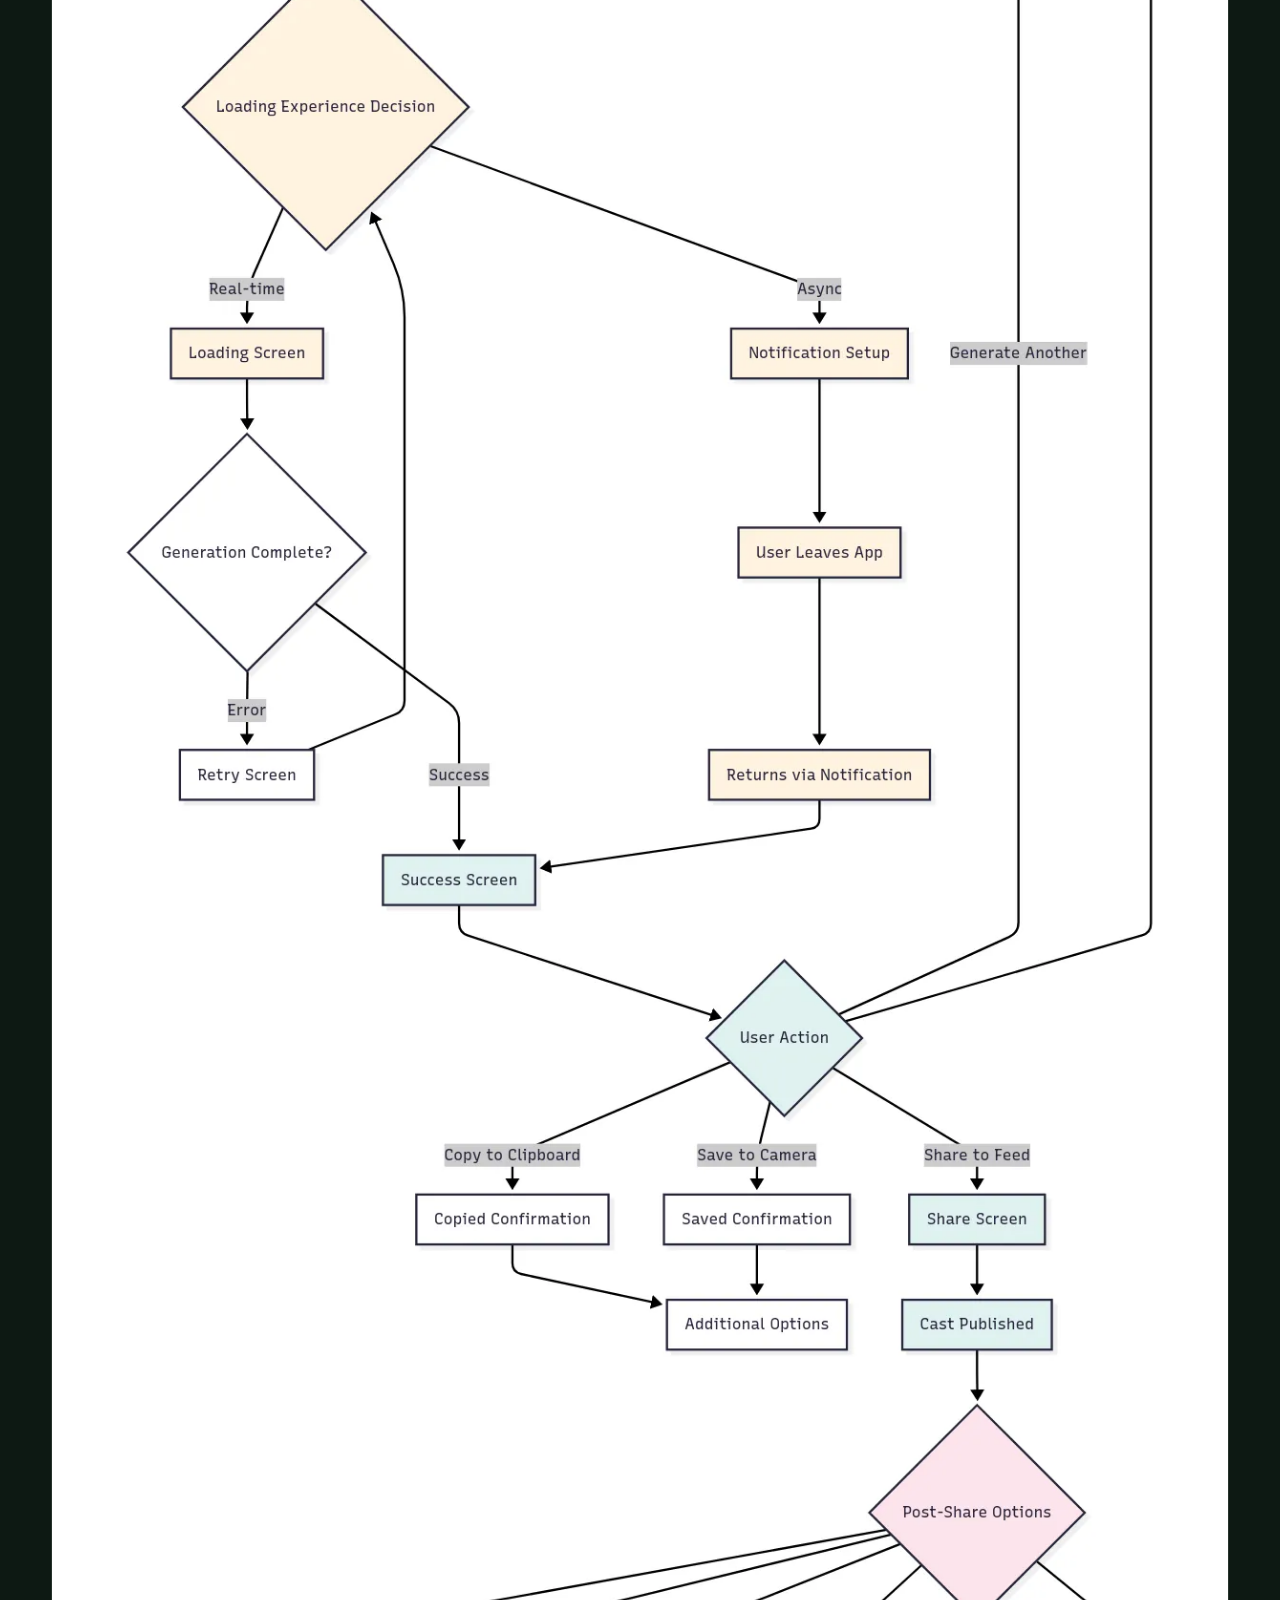
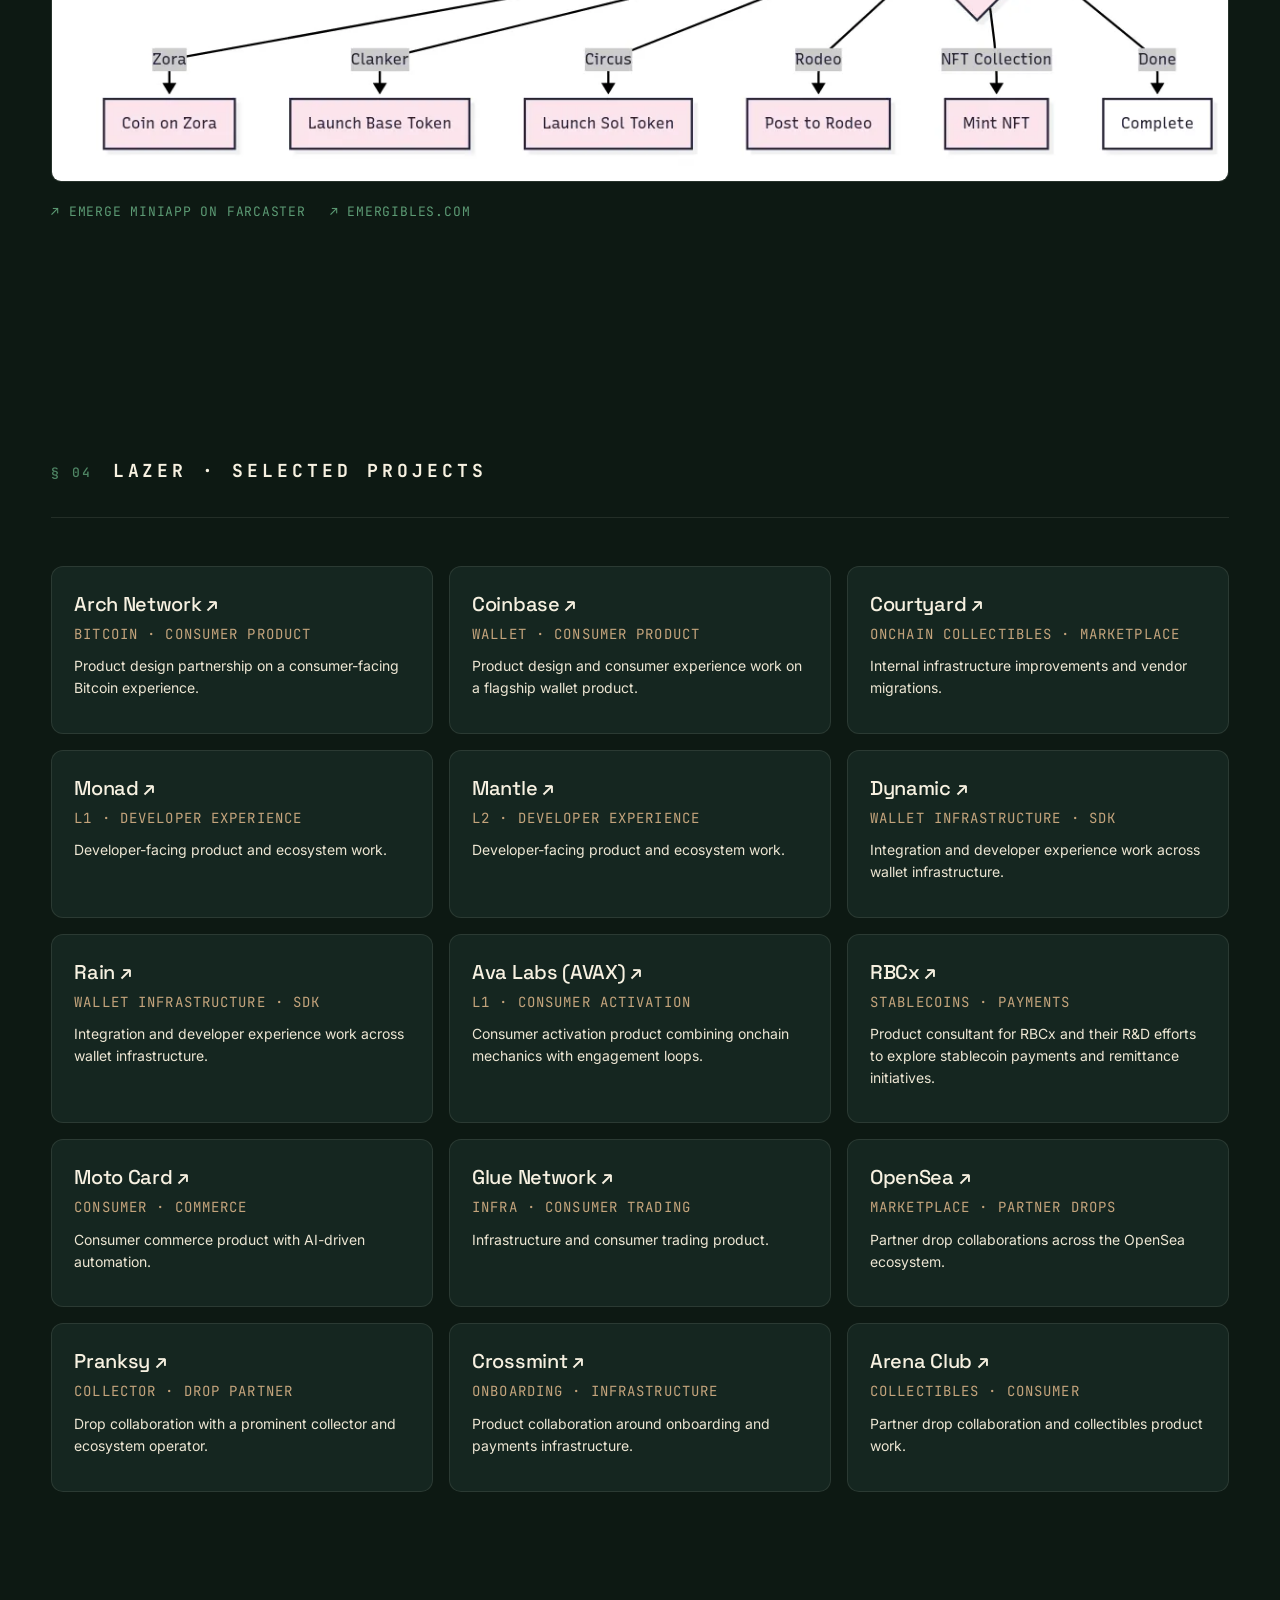
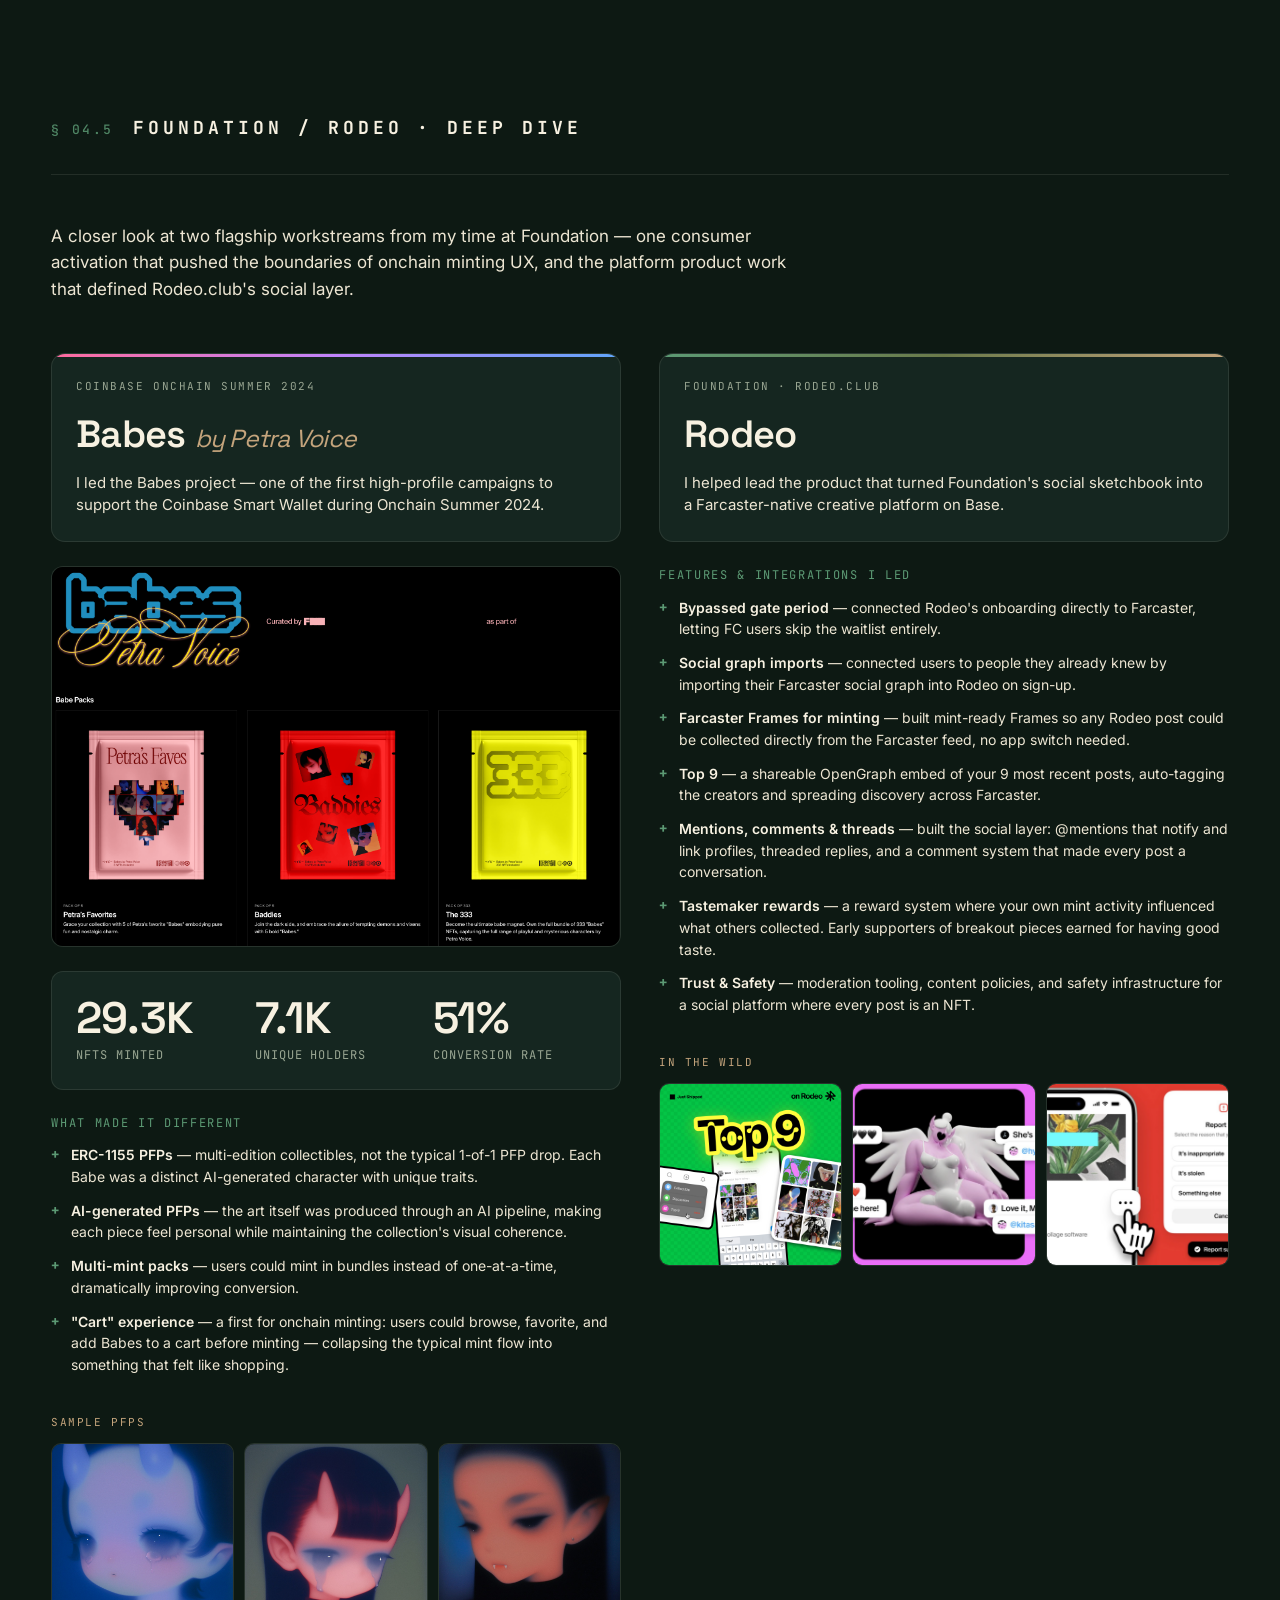
==== commit 5e7eb092: "Remove Emerge workflow diagram from gallery" ====
--- a/index.html
+++ b/index.html
@@ -769,9 +769,7 @@
           <div class="emerge-dive__gallery-img emerge-dive__lightbox-trigger" data-full="assets/emerge_user_flow.webp" role="button" aria-label="View full-size diagram">
             <img src="assets/emerge_user_flow.webp" alt="Emerge user flow diagram" loading="lazy" />
           </div>
-          <div class="emerge-dive__gallery-img emerge-dive__lightbox-trigger" data-full="assets/emerge_workflow.png" role="button" aria-label="View full-size diagram">
-            <img src="assets/emerge_workflow.png" alt="Emerge workflow architecture" loading="lazy" />
-          </div>
+
         </div>
       </div>
     </div>
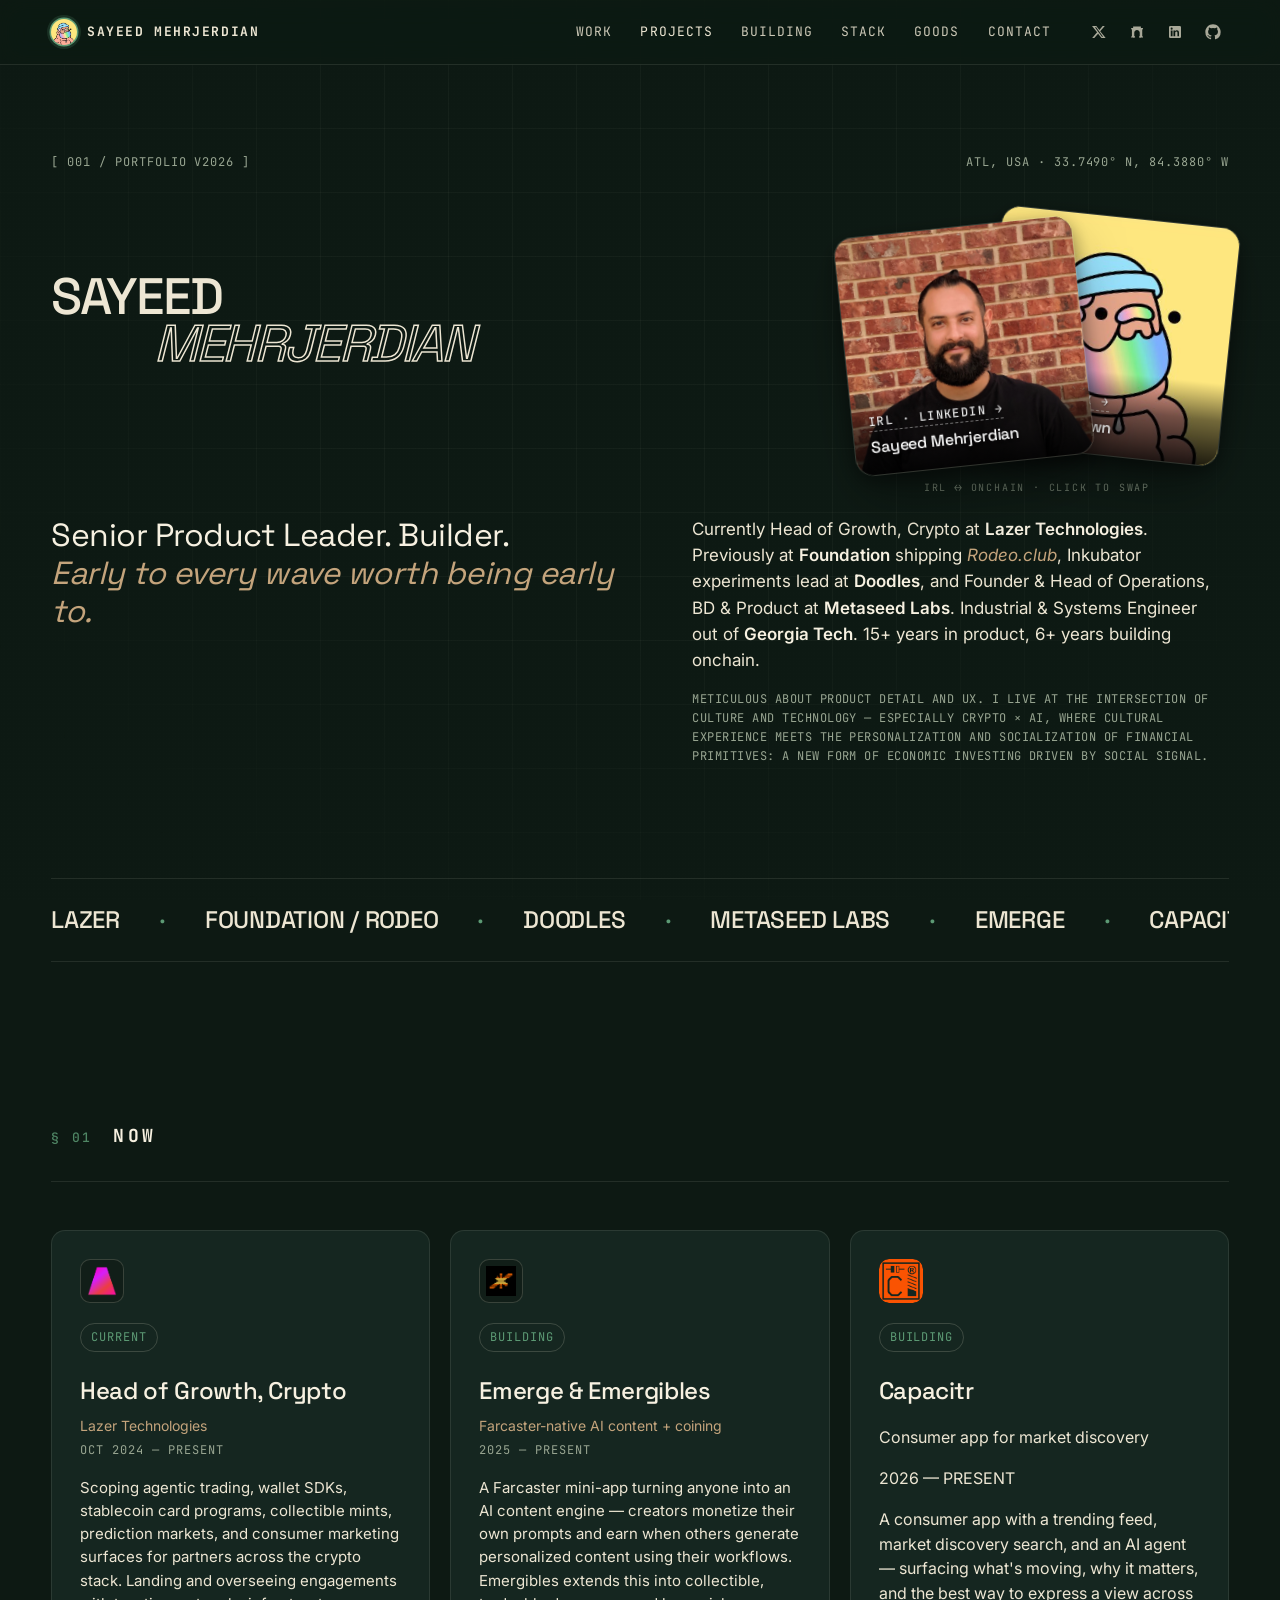
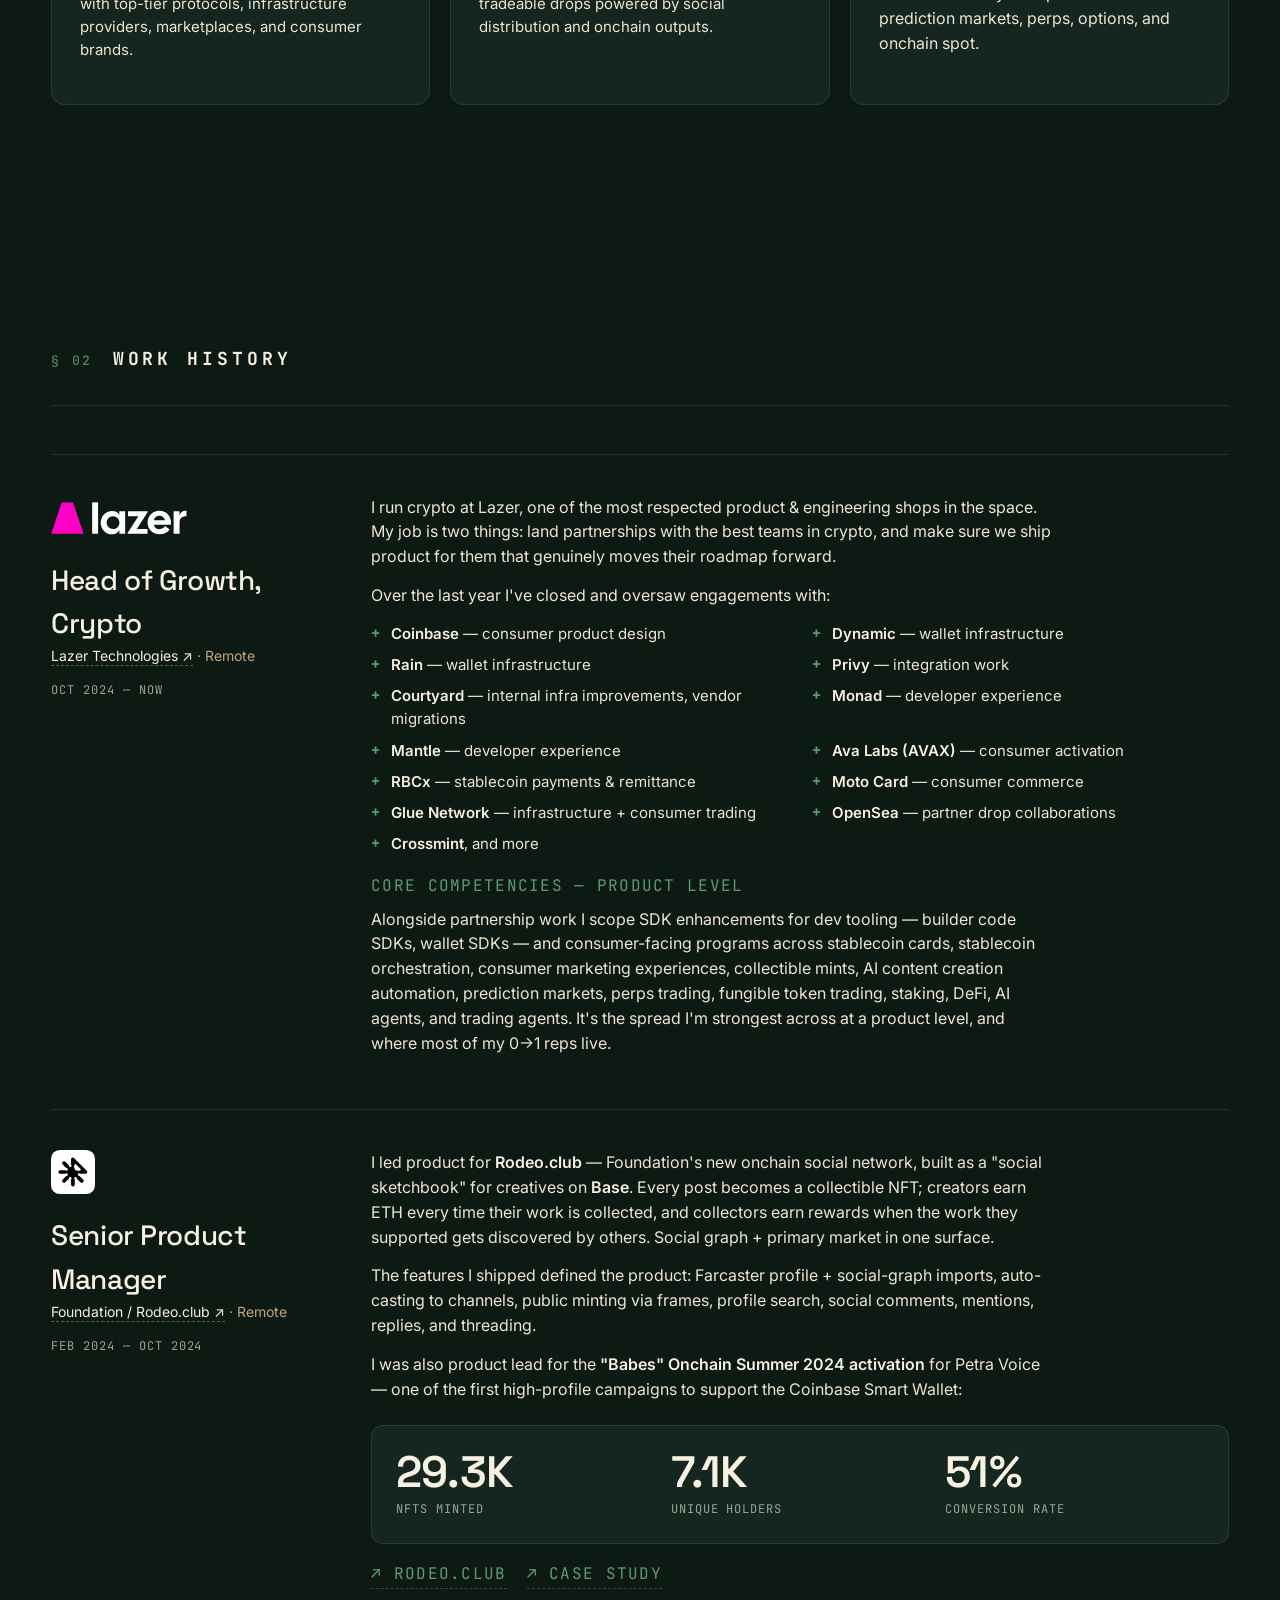
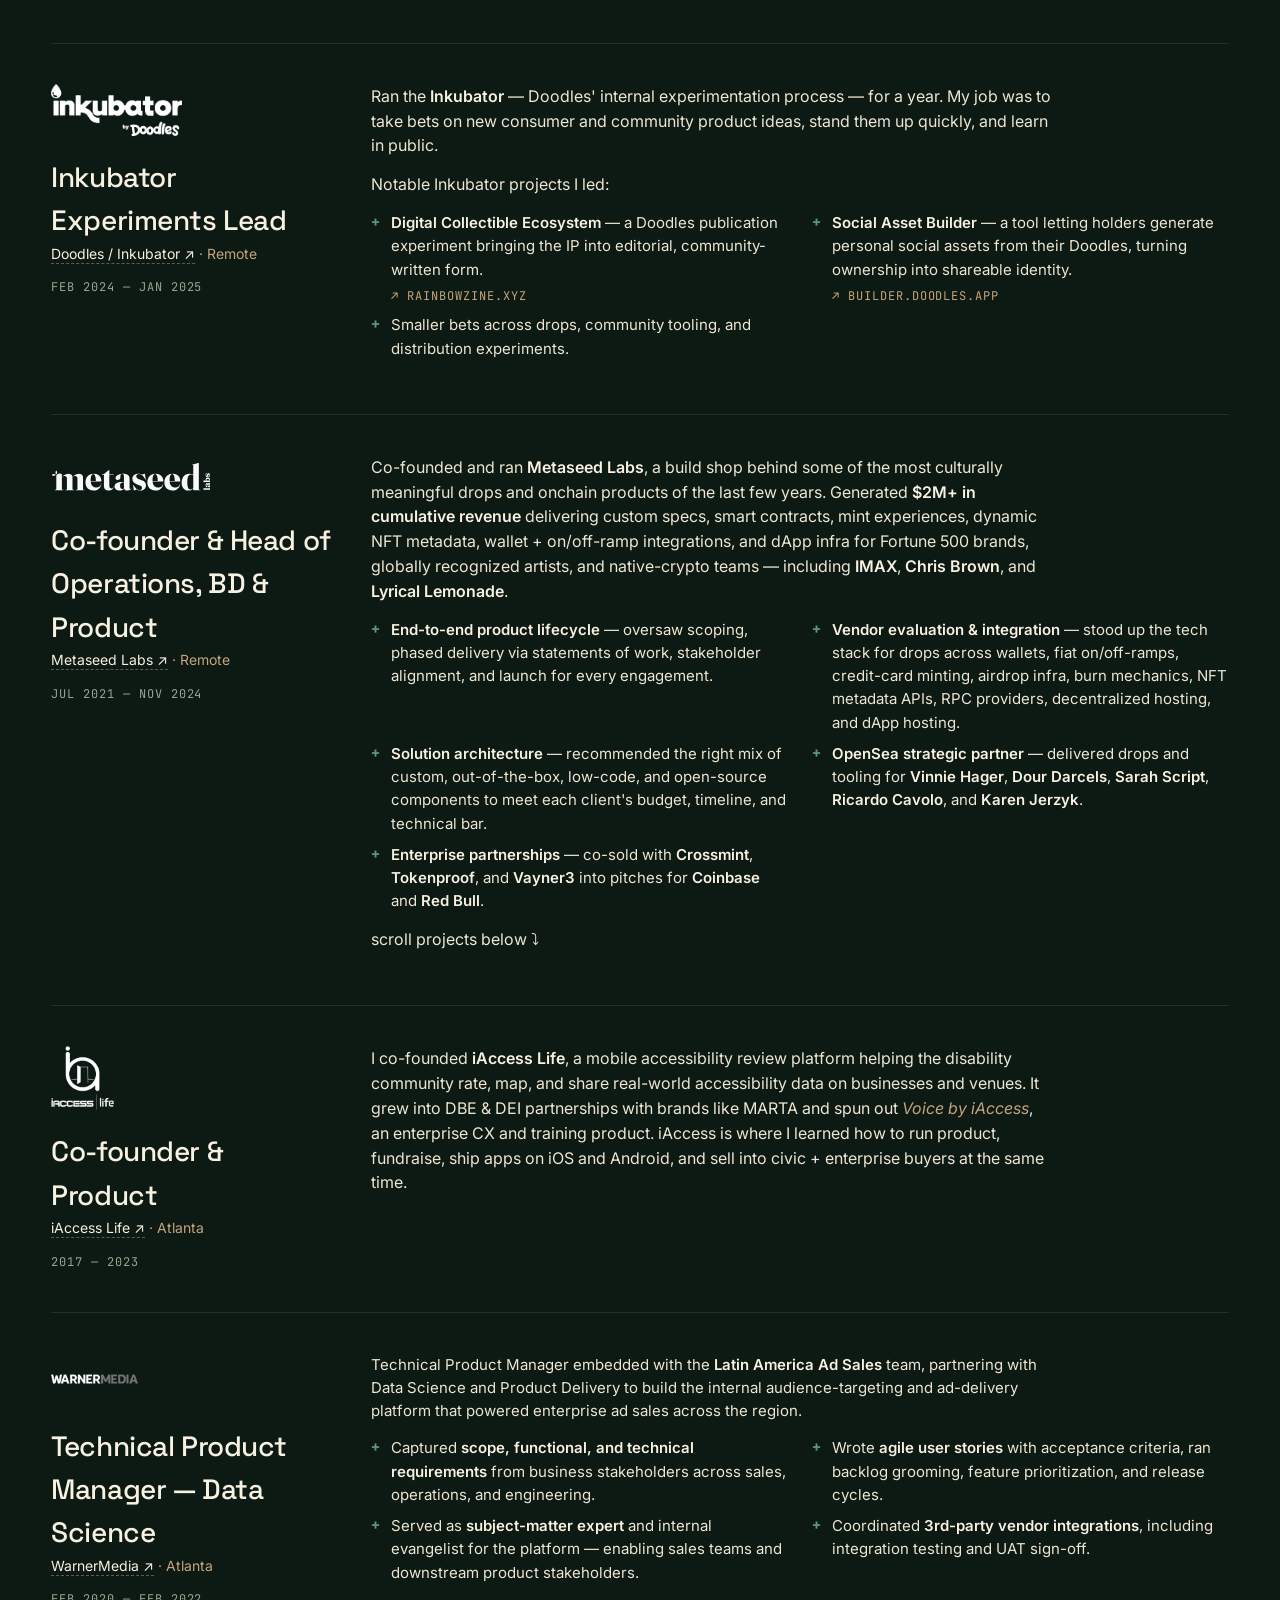
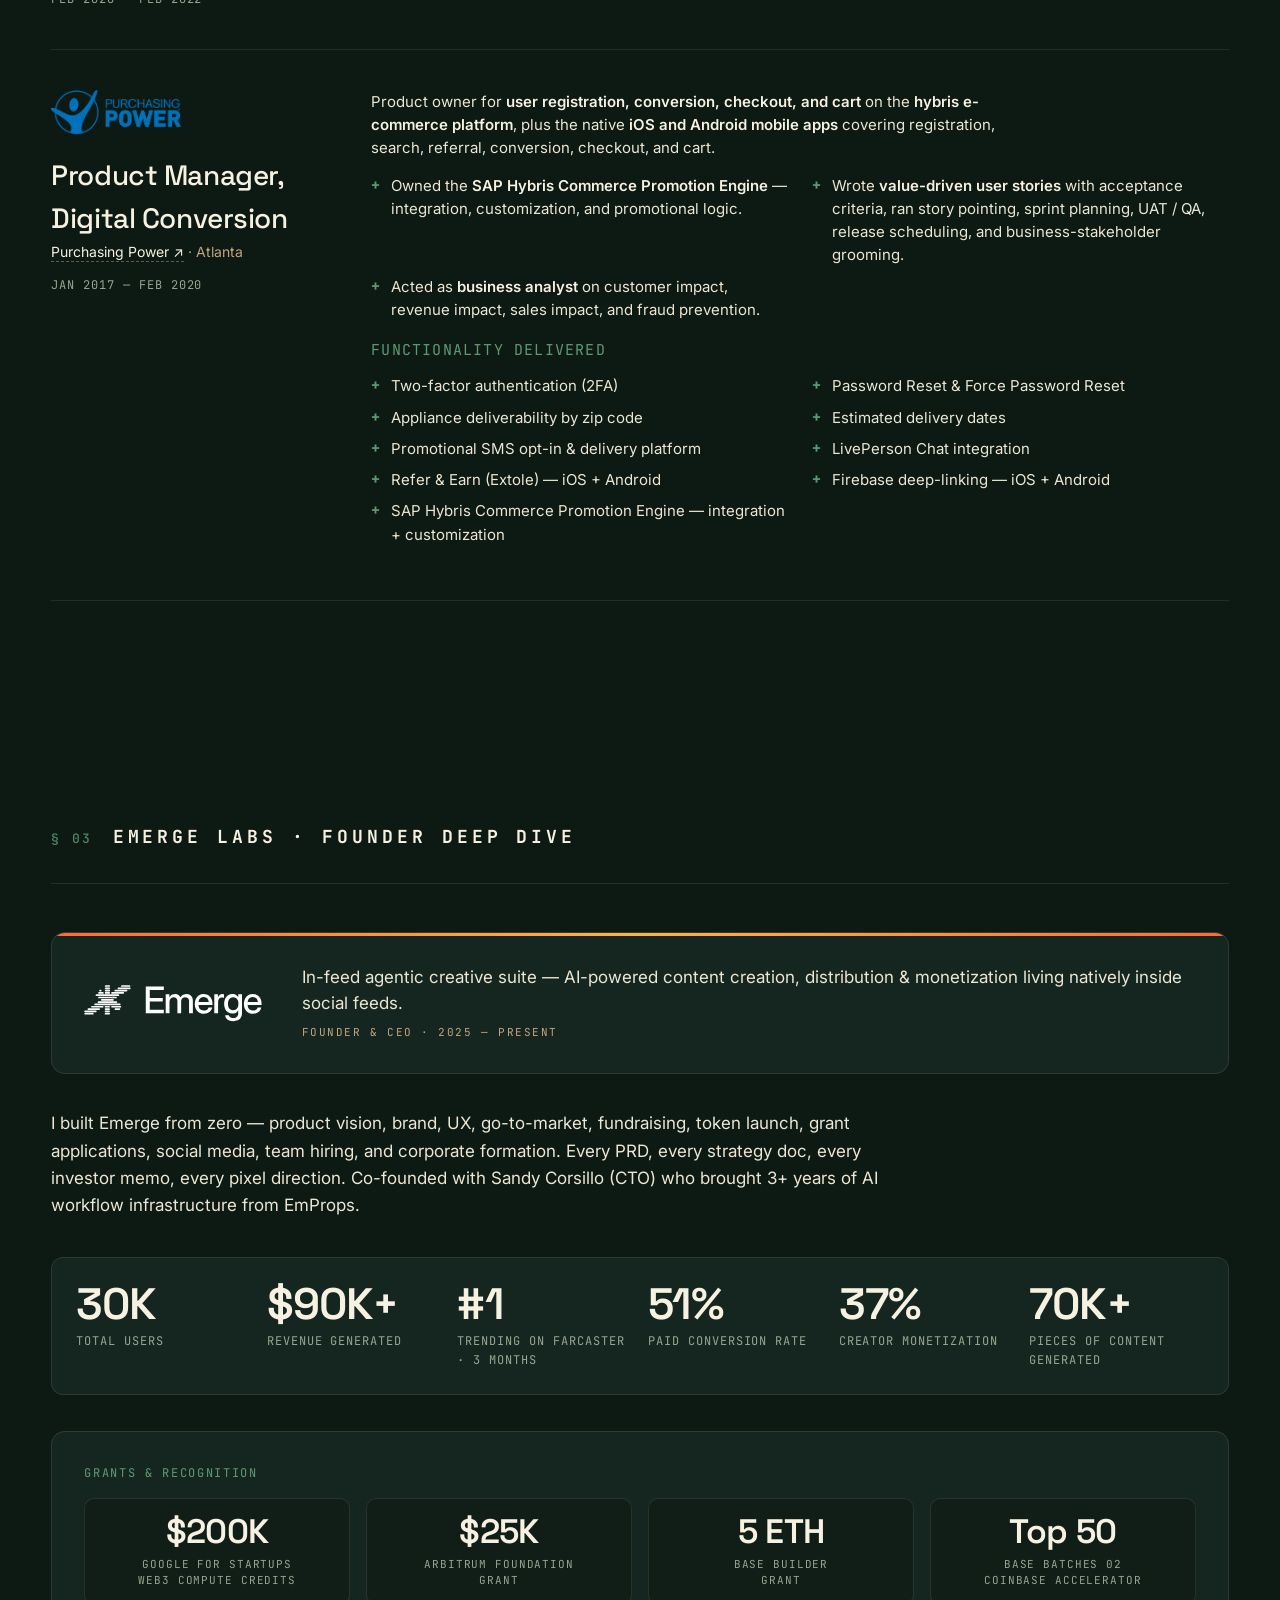
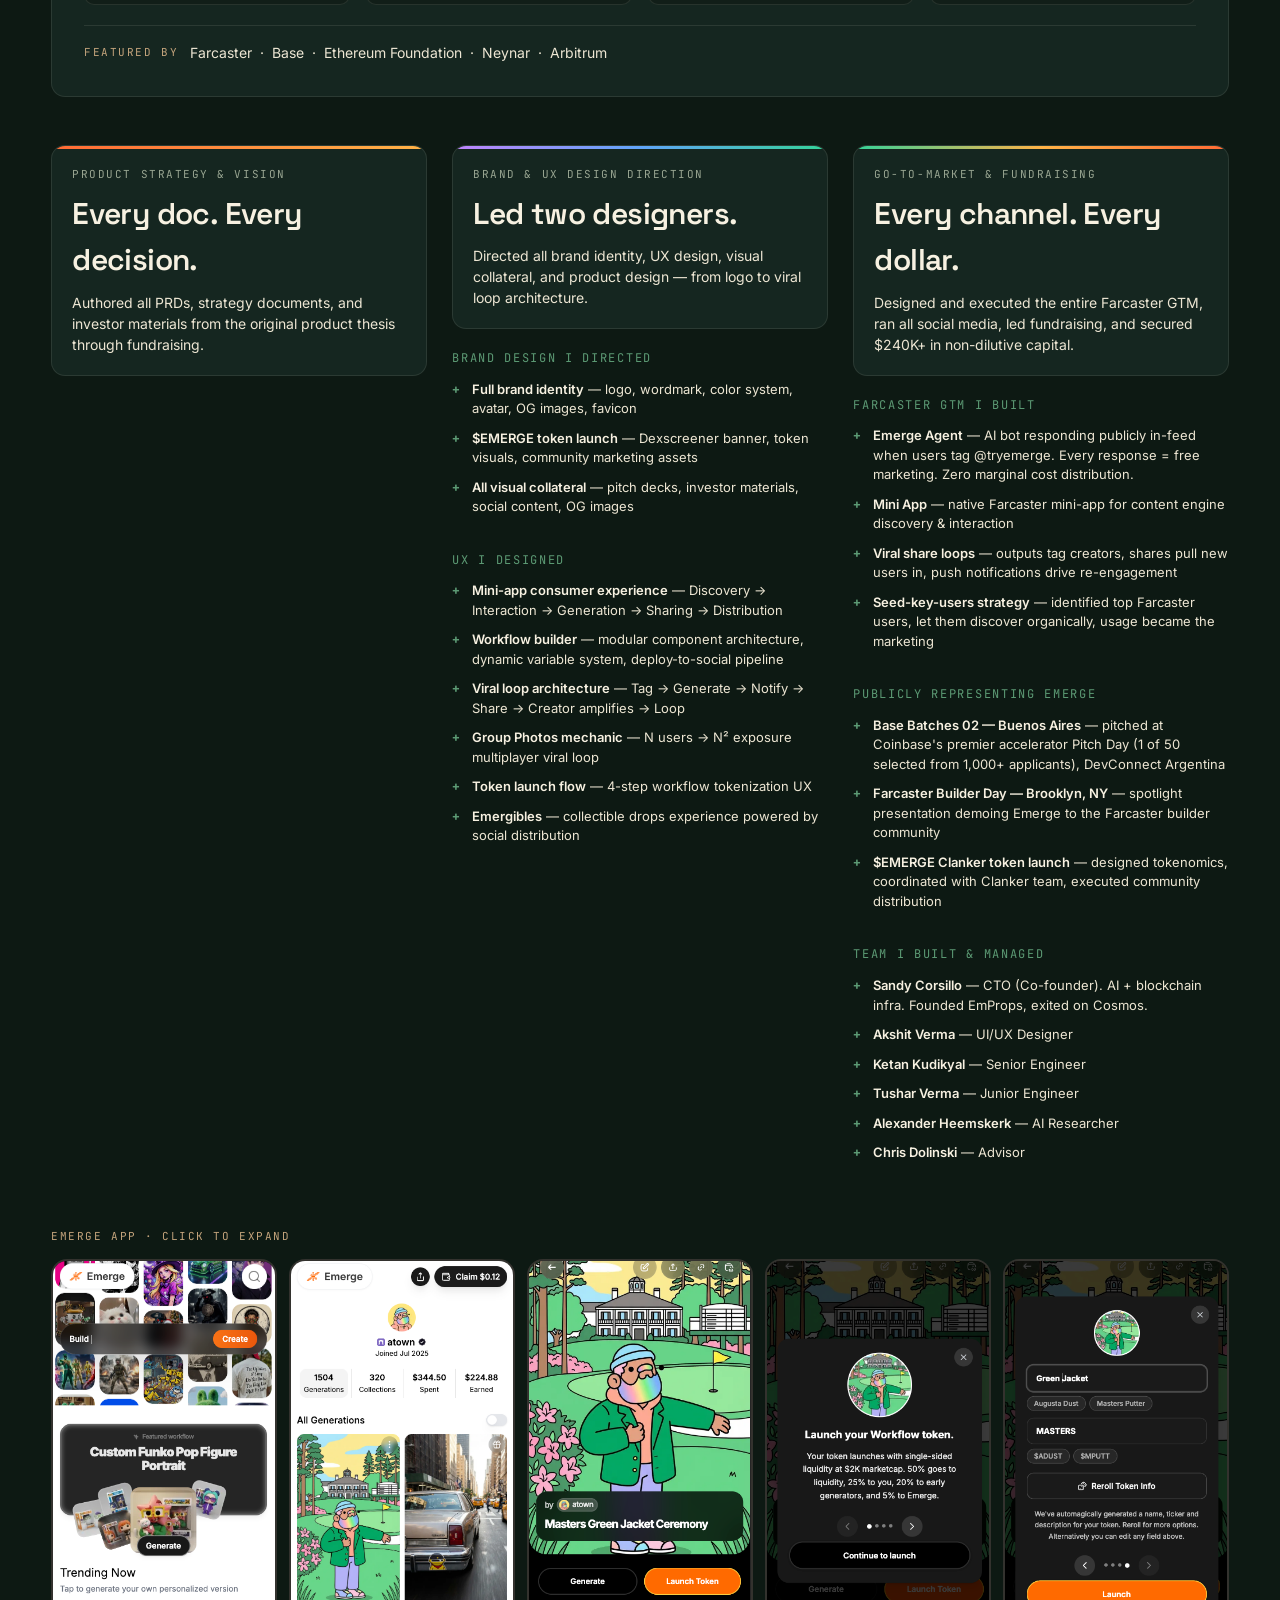
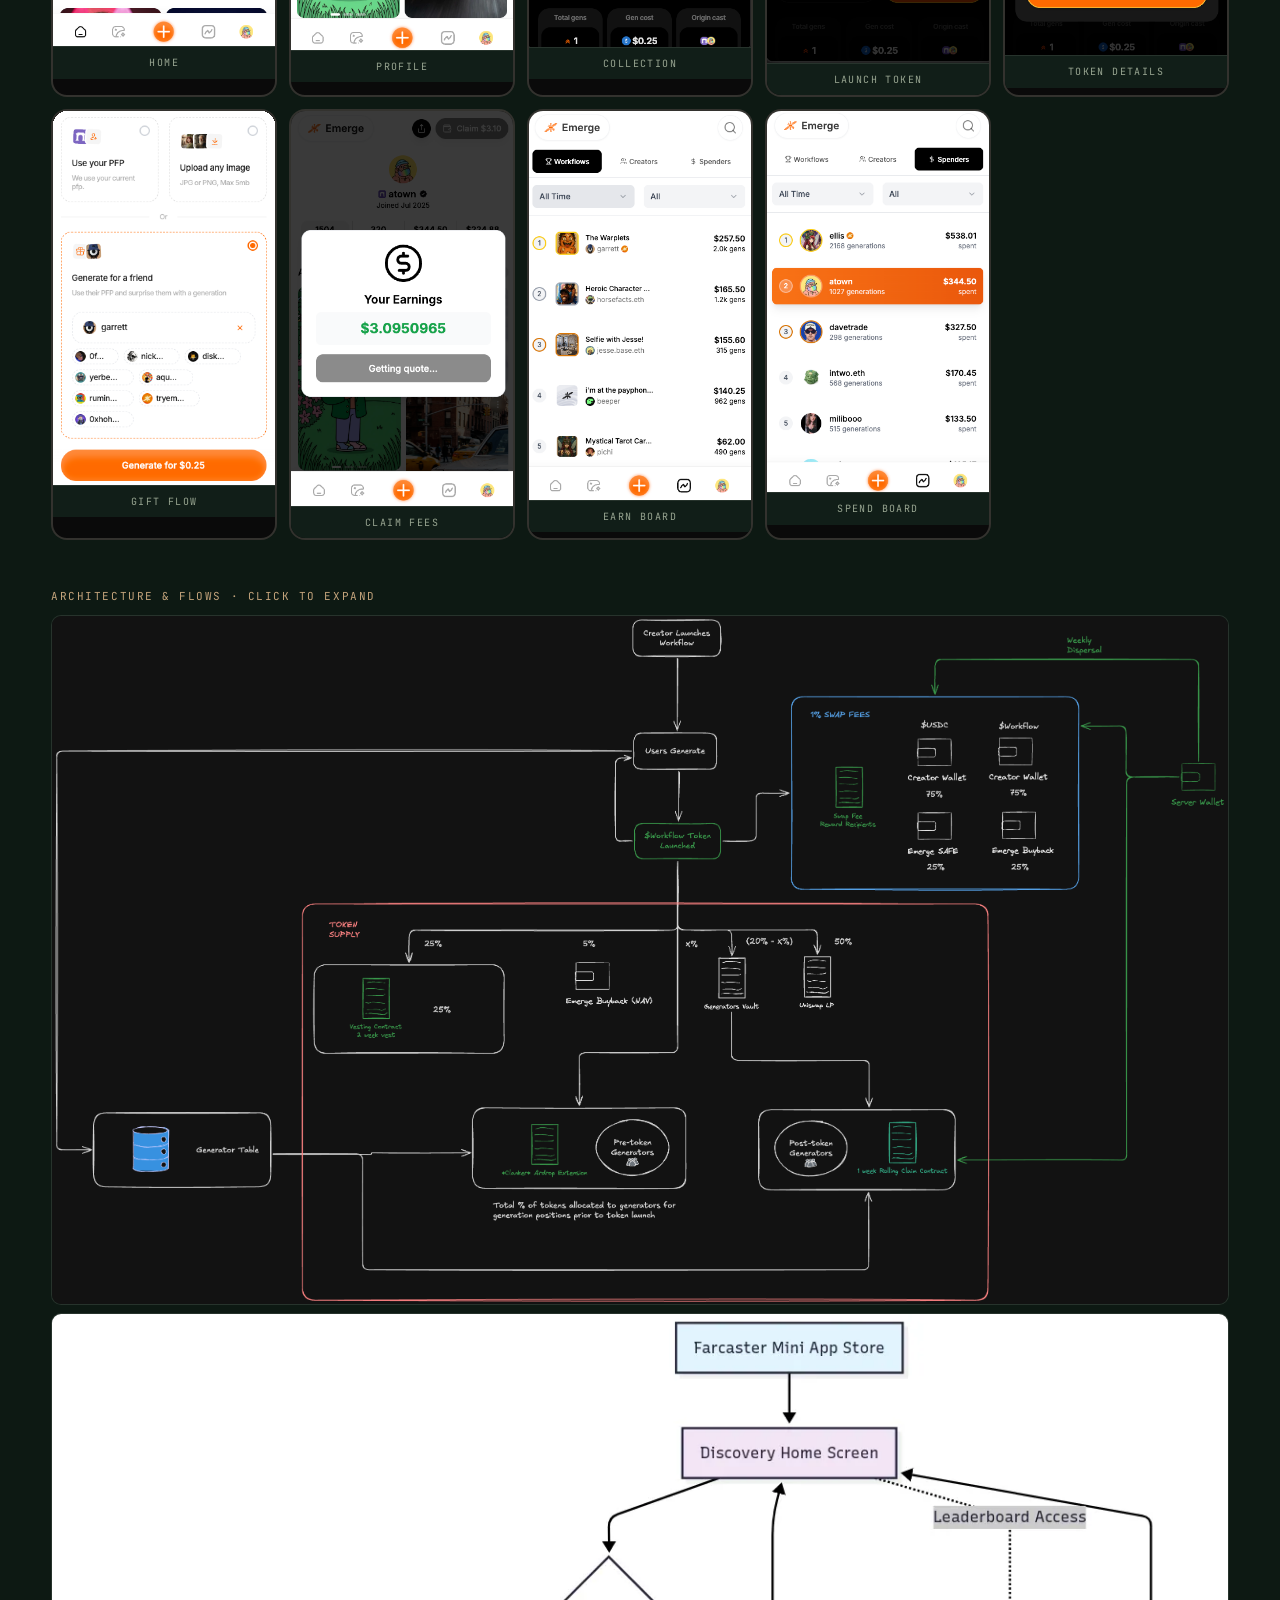
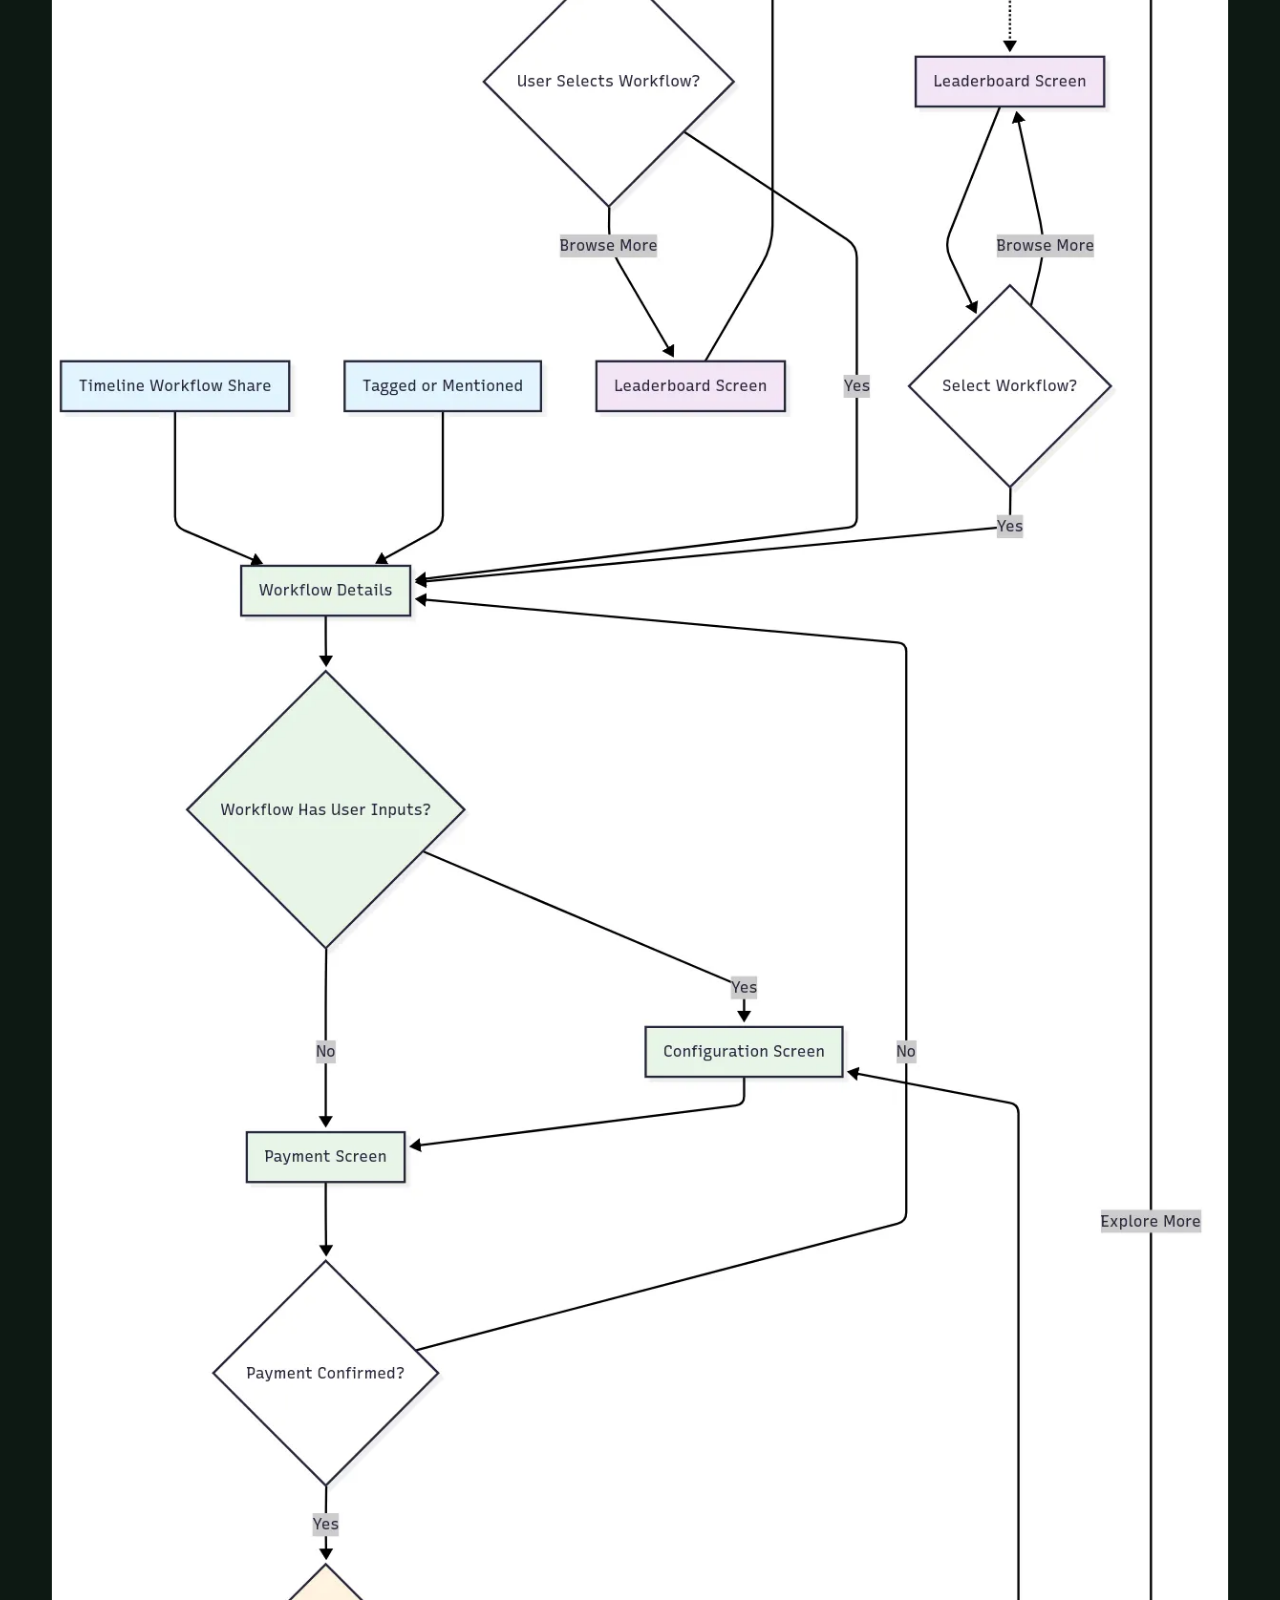
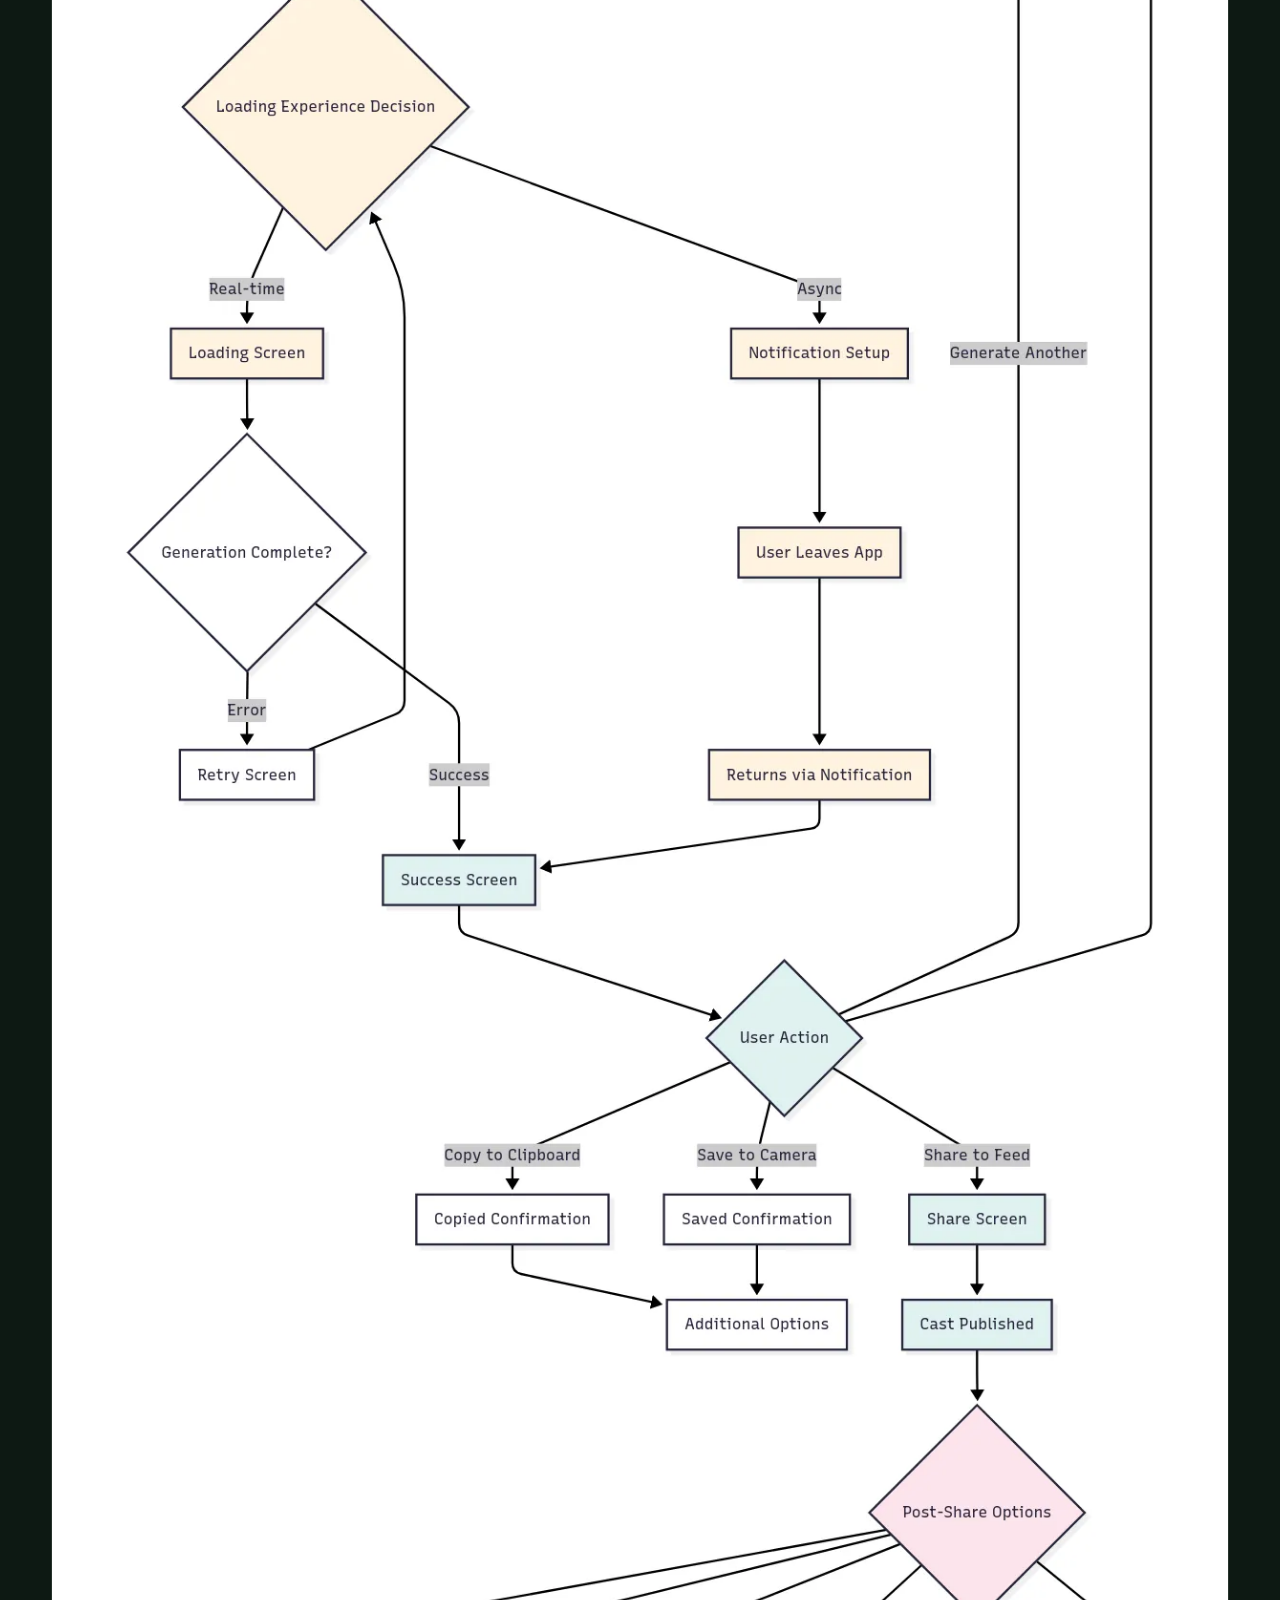
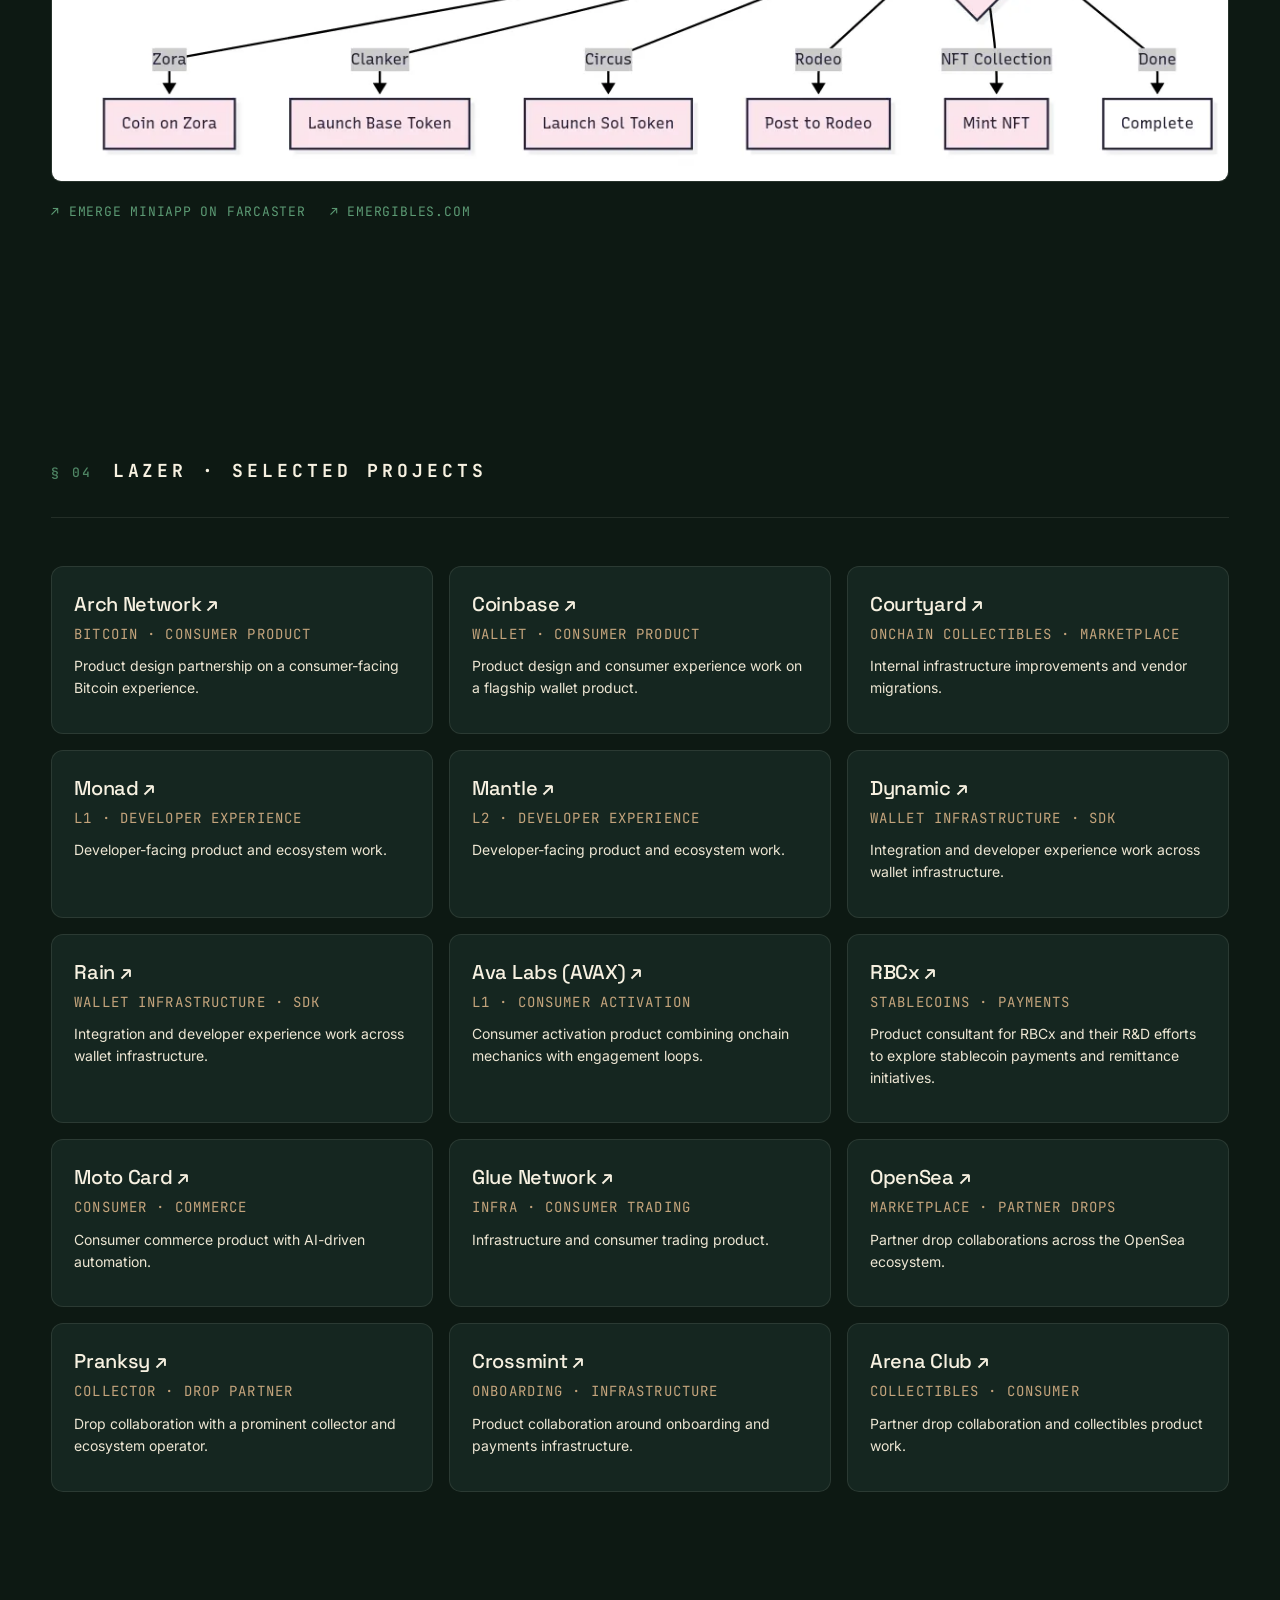
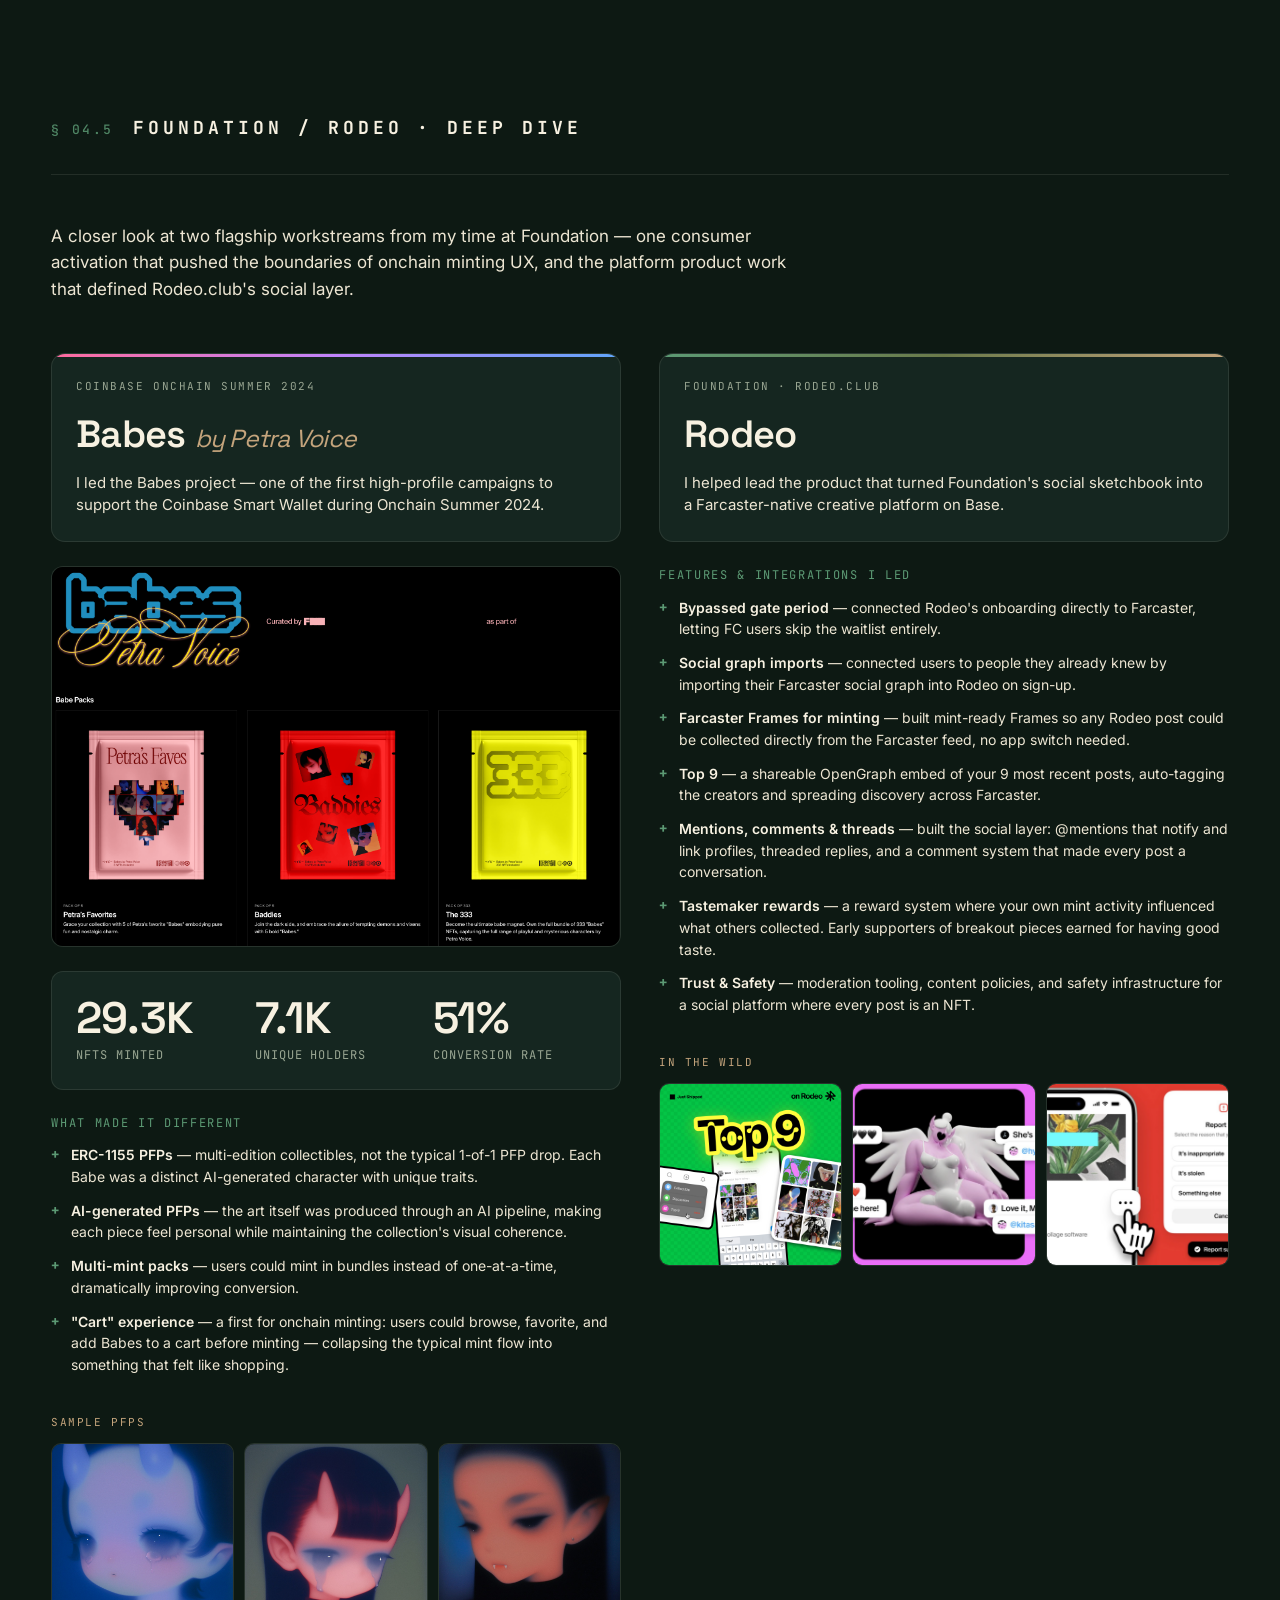
==== commit 43033f57: "Update Farcaster trending duration to 3 months" ====
--- a/index.html
+++ b/index.html
@@ -583,7 +583,7 @@
       </div>
       <div class="stat">
         <div class="stat__num">#1</div>
-        <div class="stat__label mono">Trending on Farcaster · 5 weeks</div>
+        <div class="stat__label mono">Trending on Farcaster · 3 months</div>
       </div>
       <div class="stat">
         <div class="stat__num">51%</div>
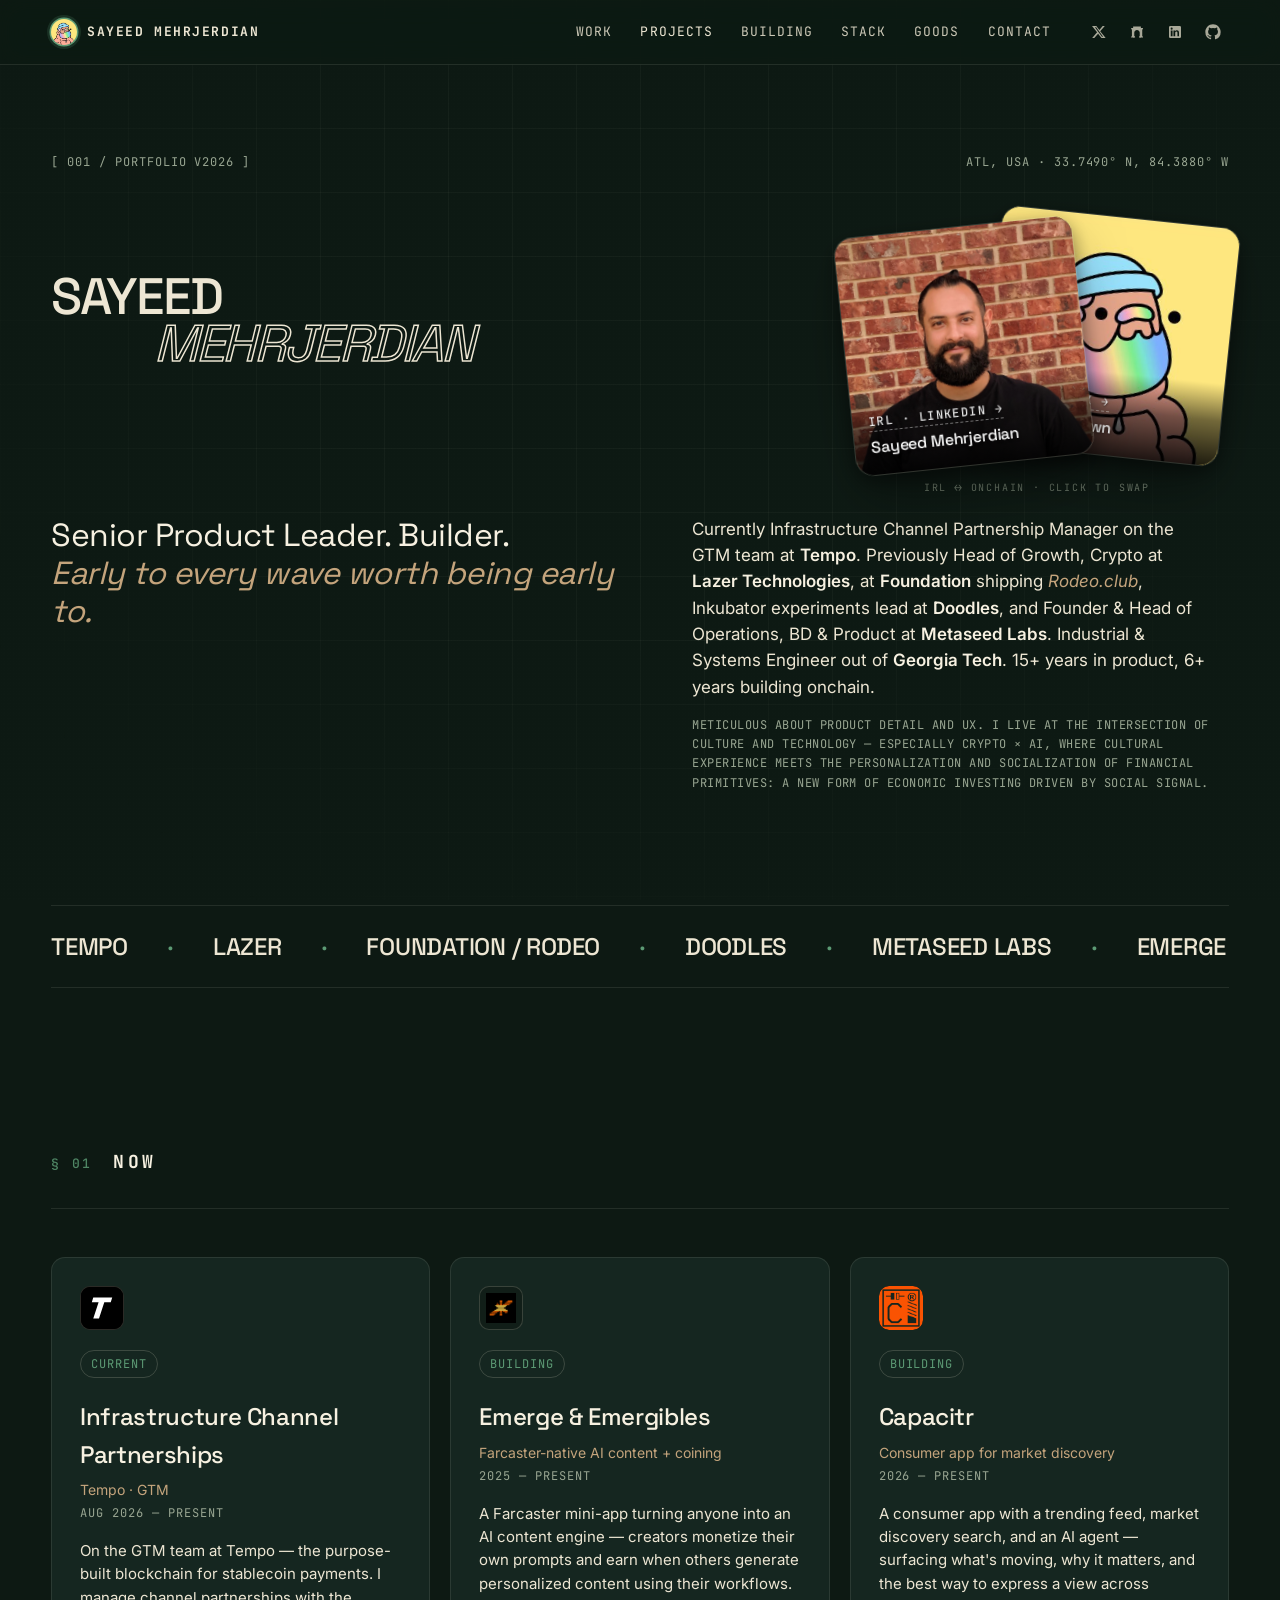
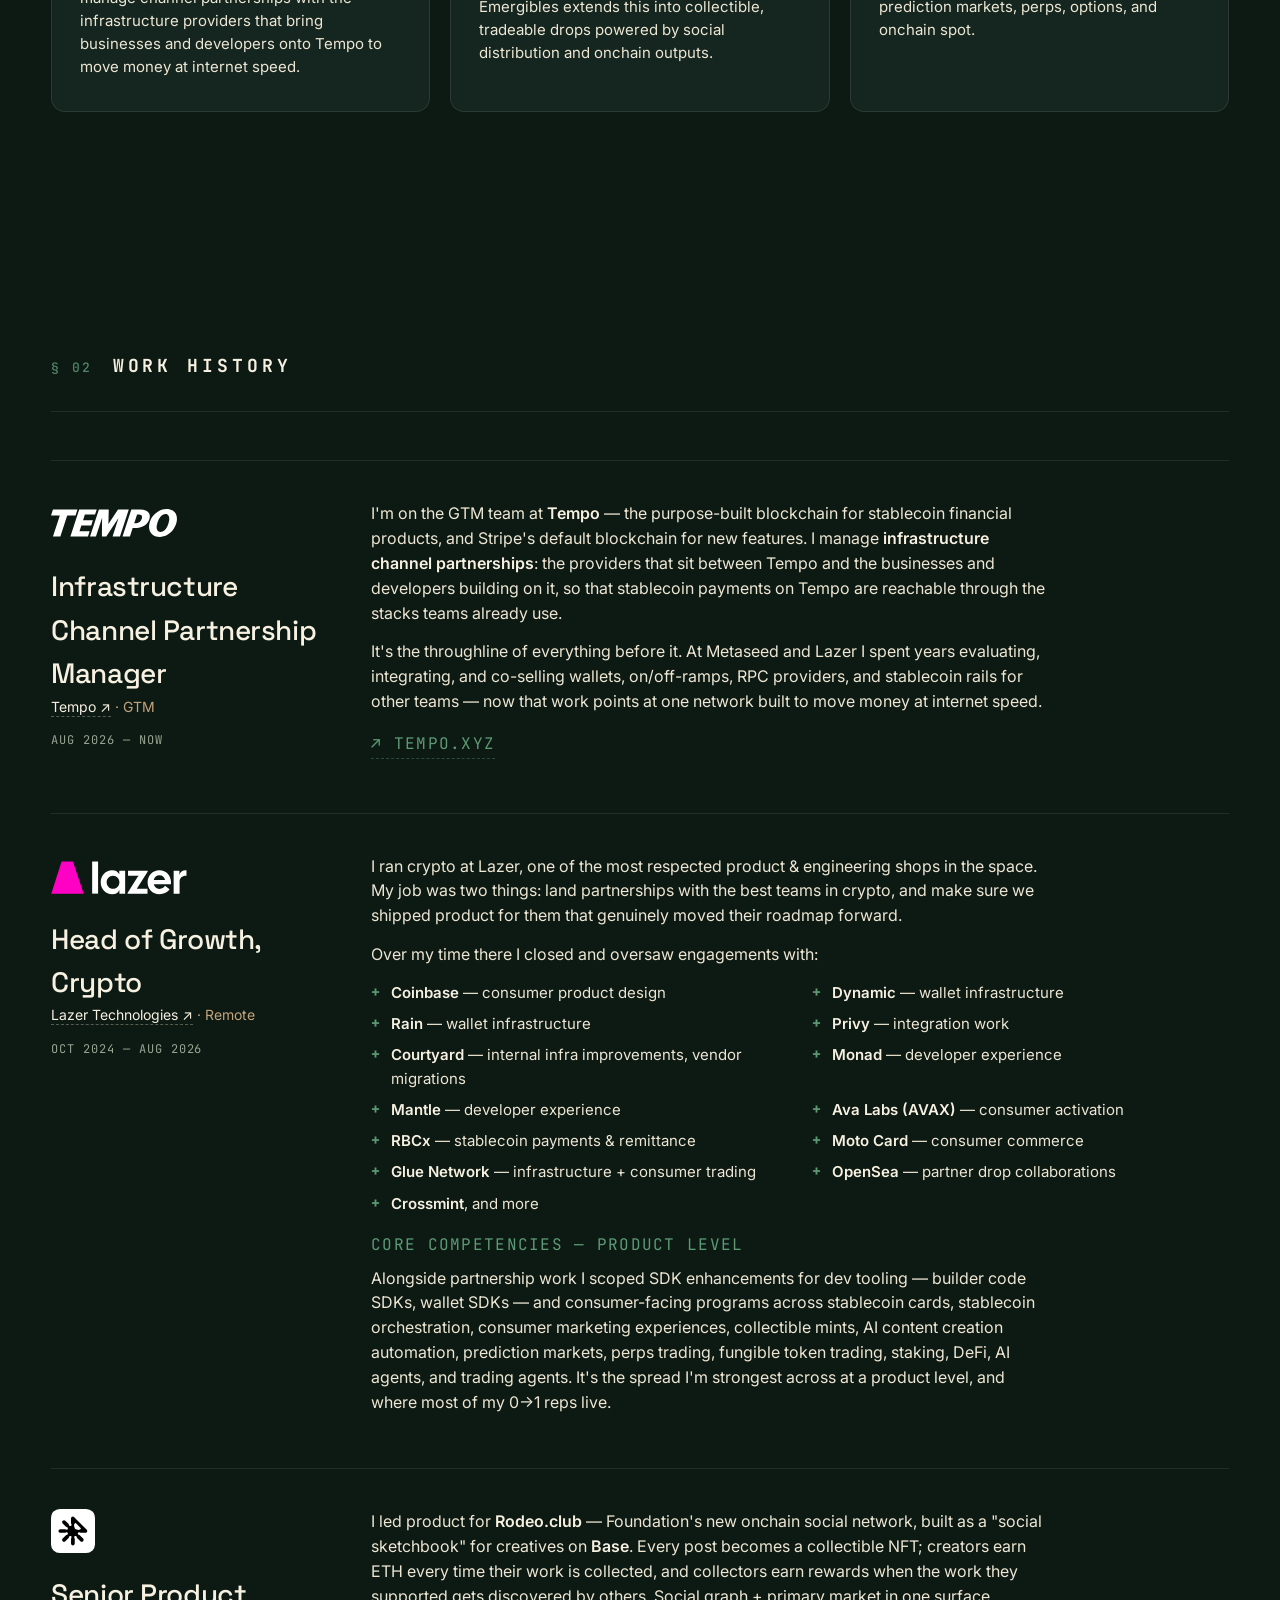
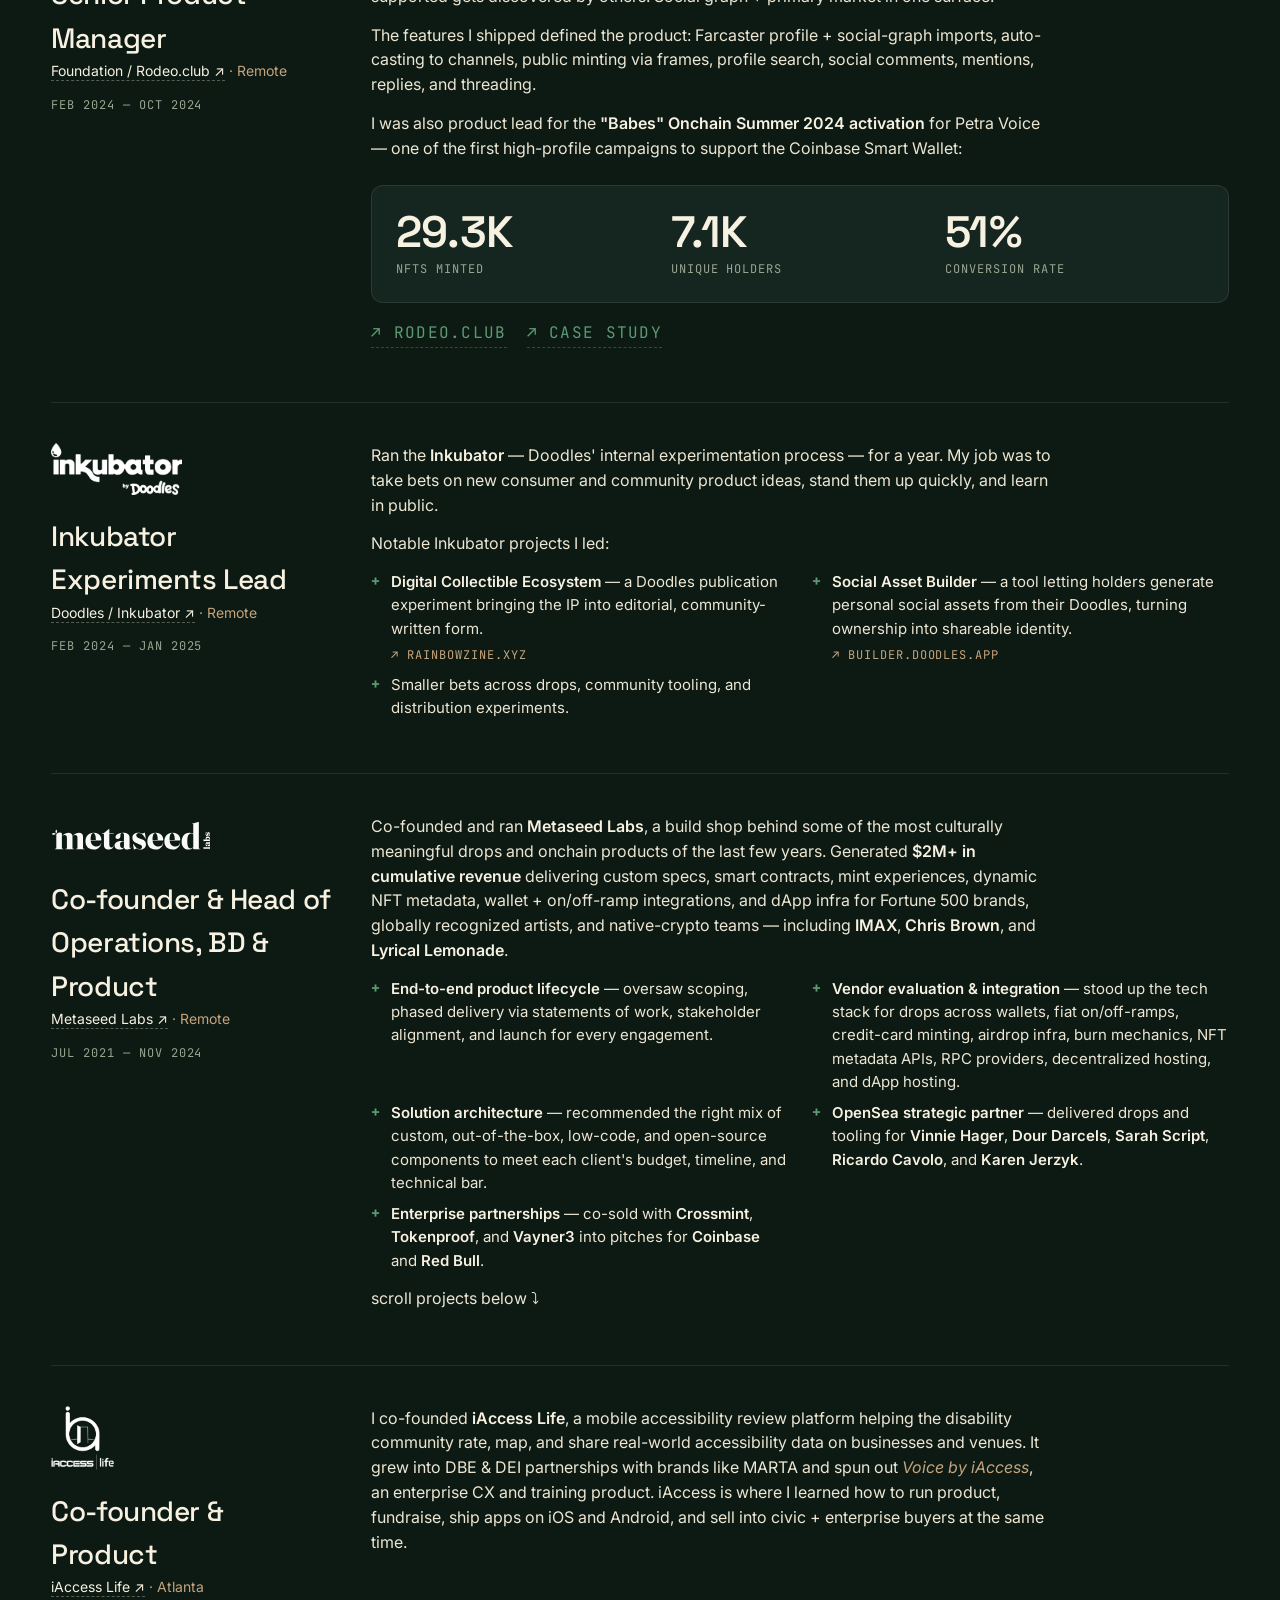
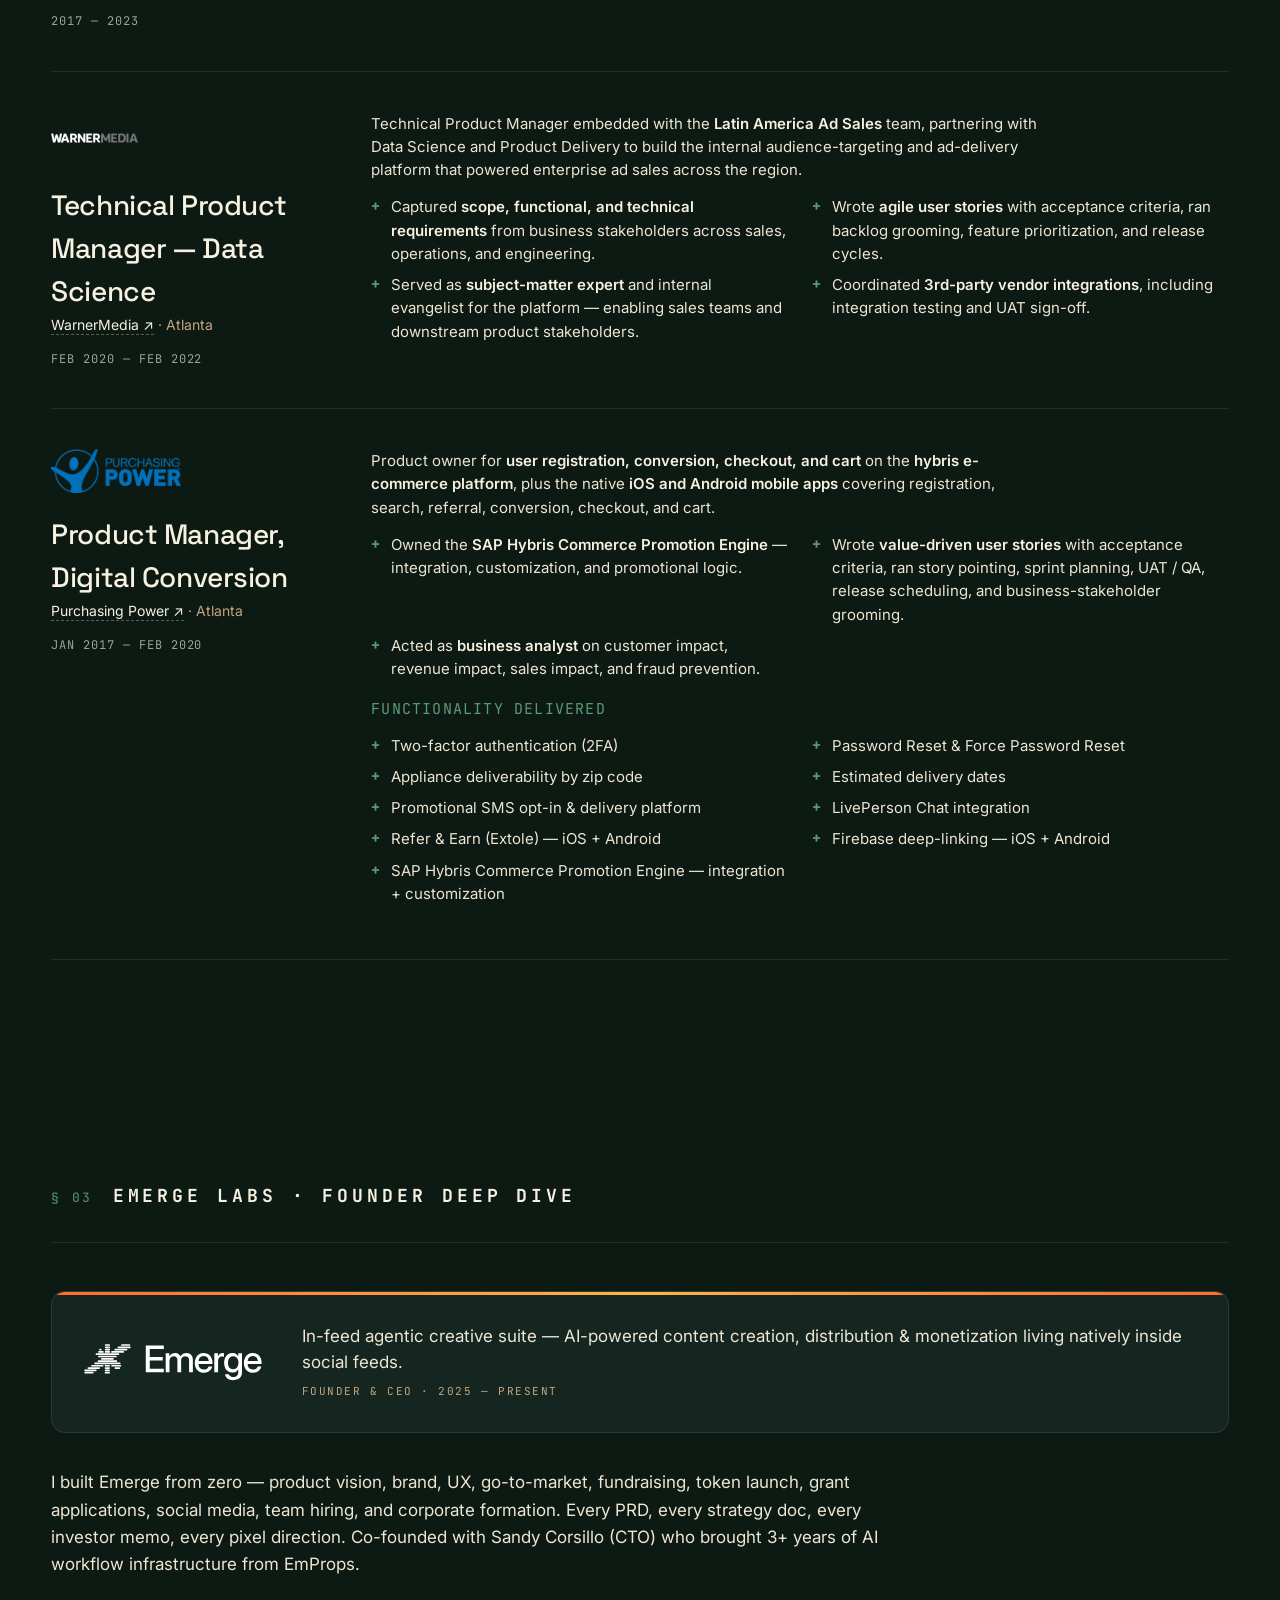
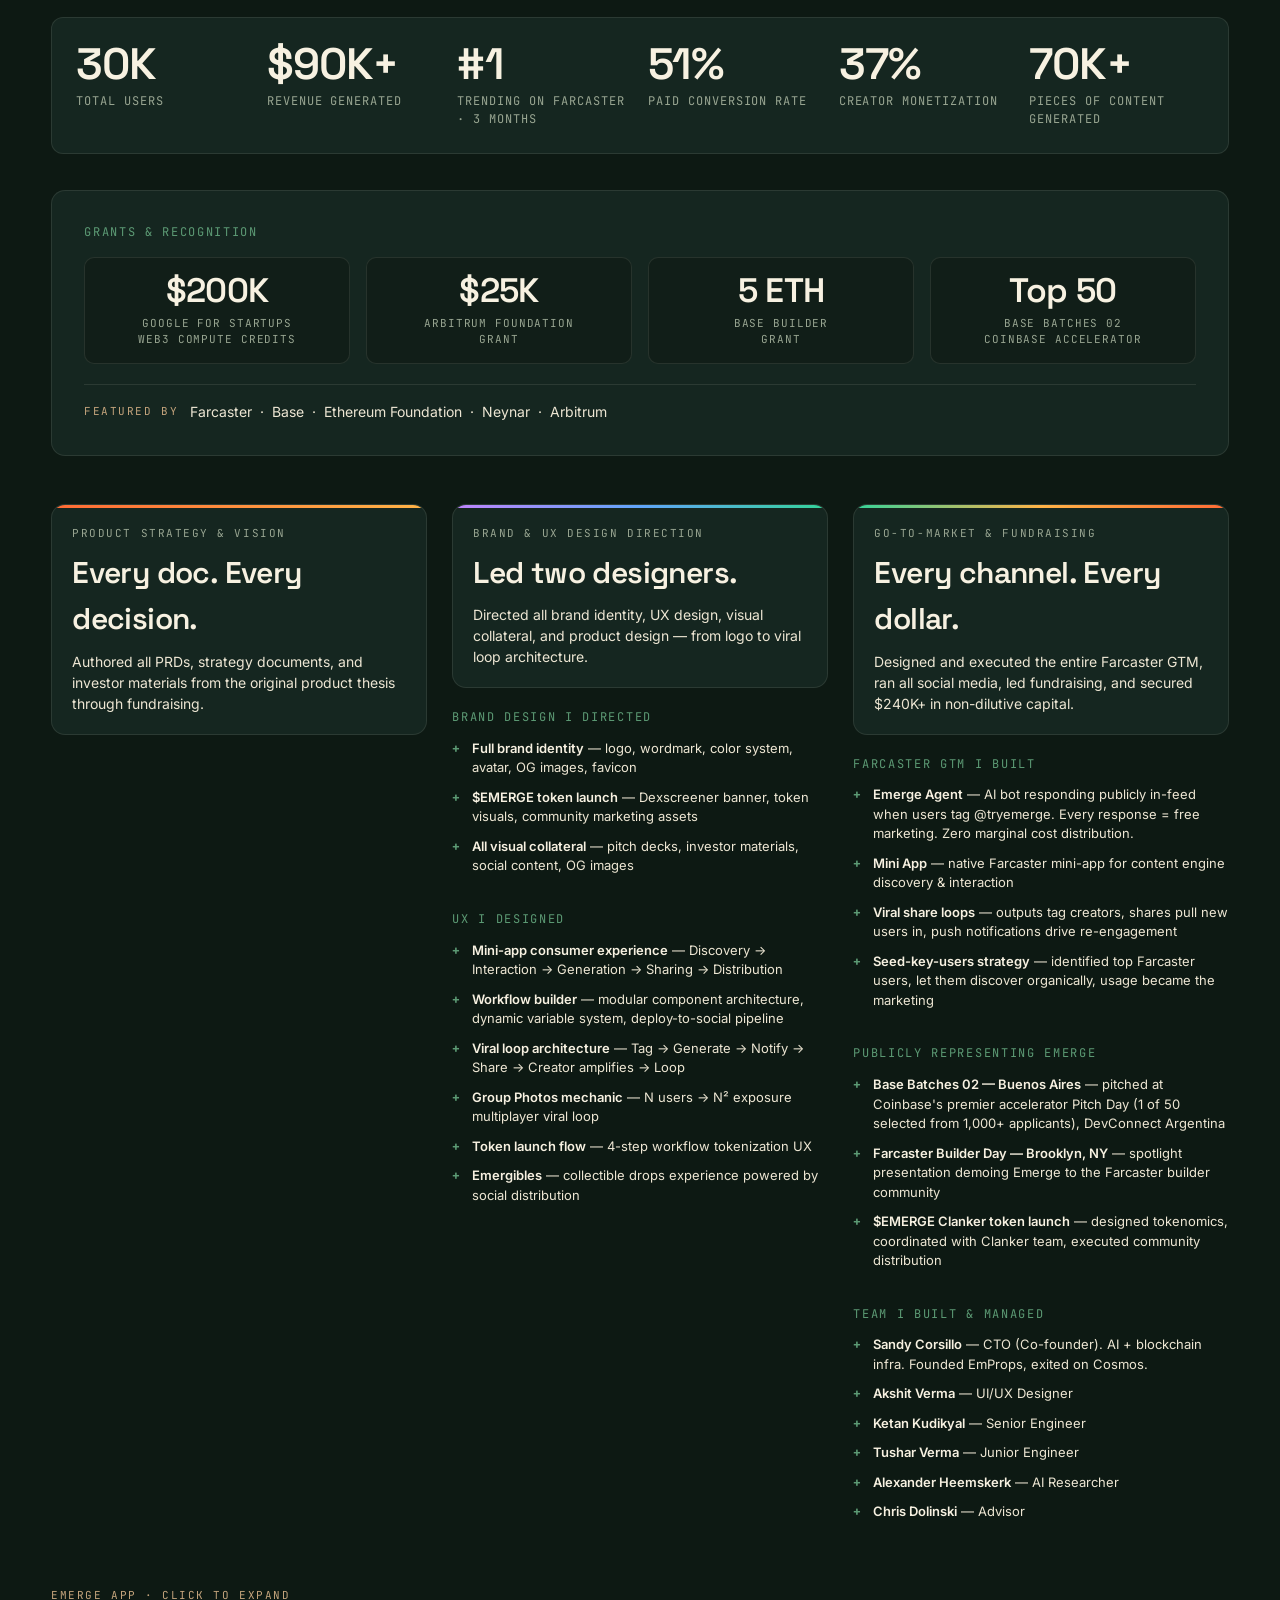
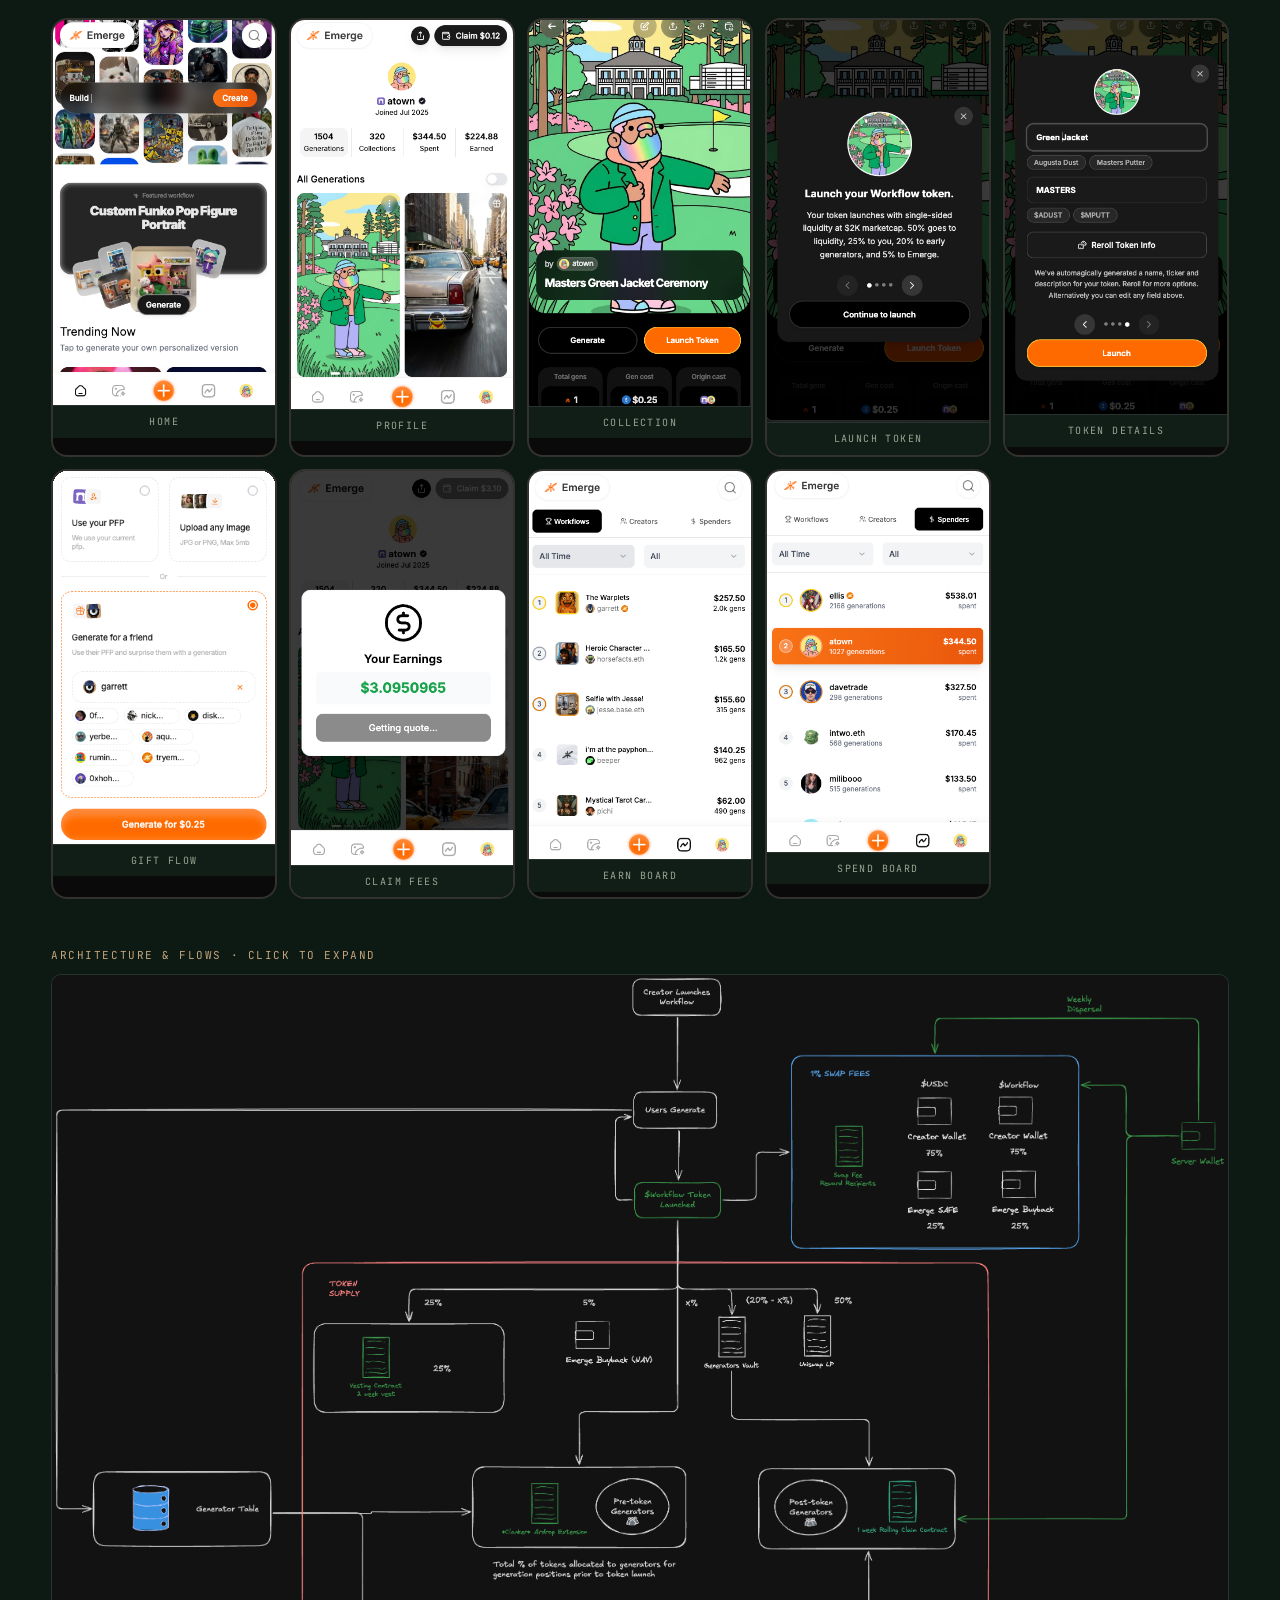
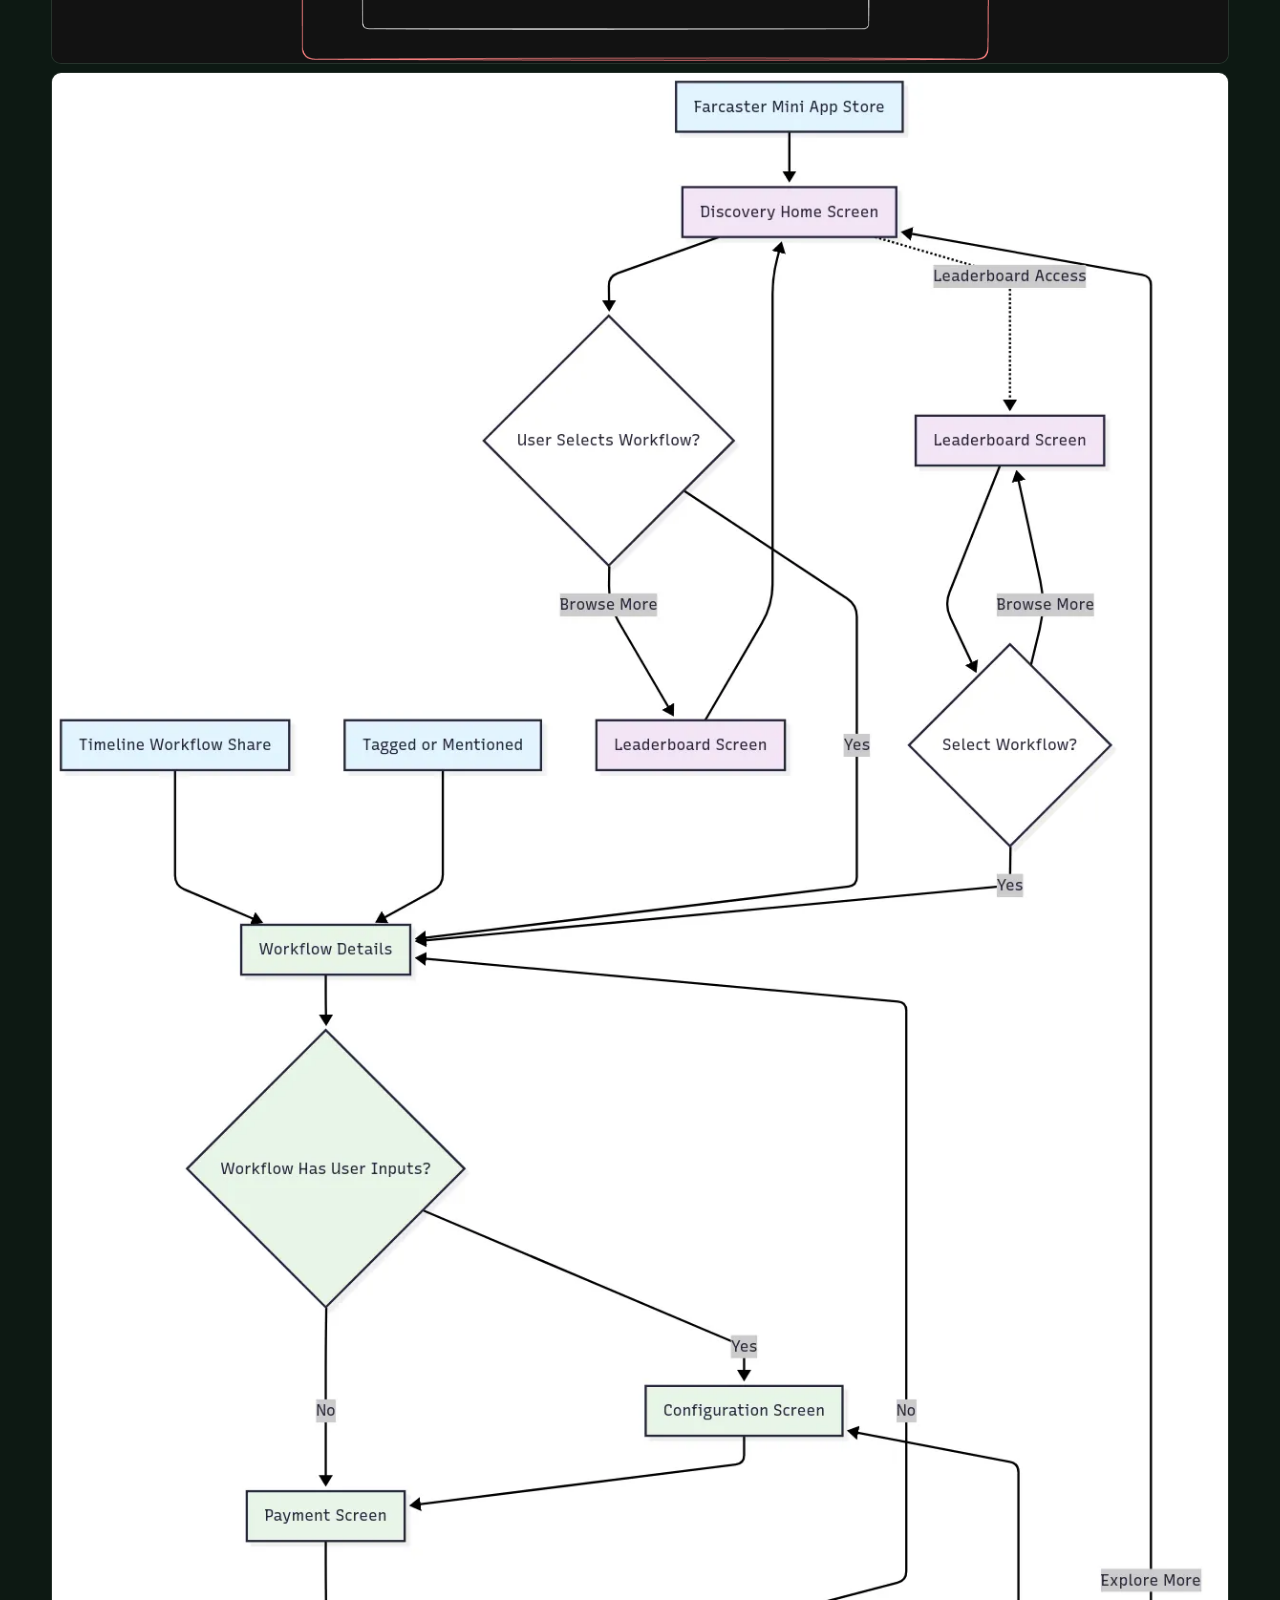
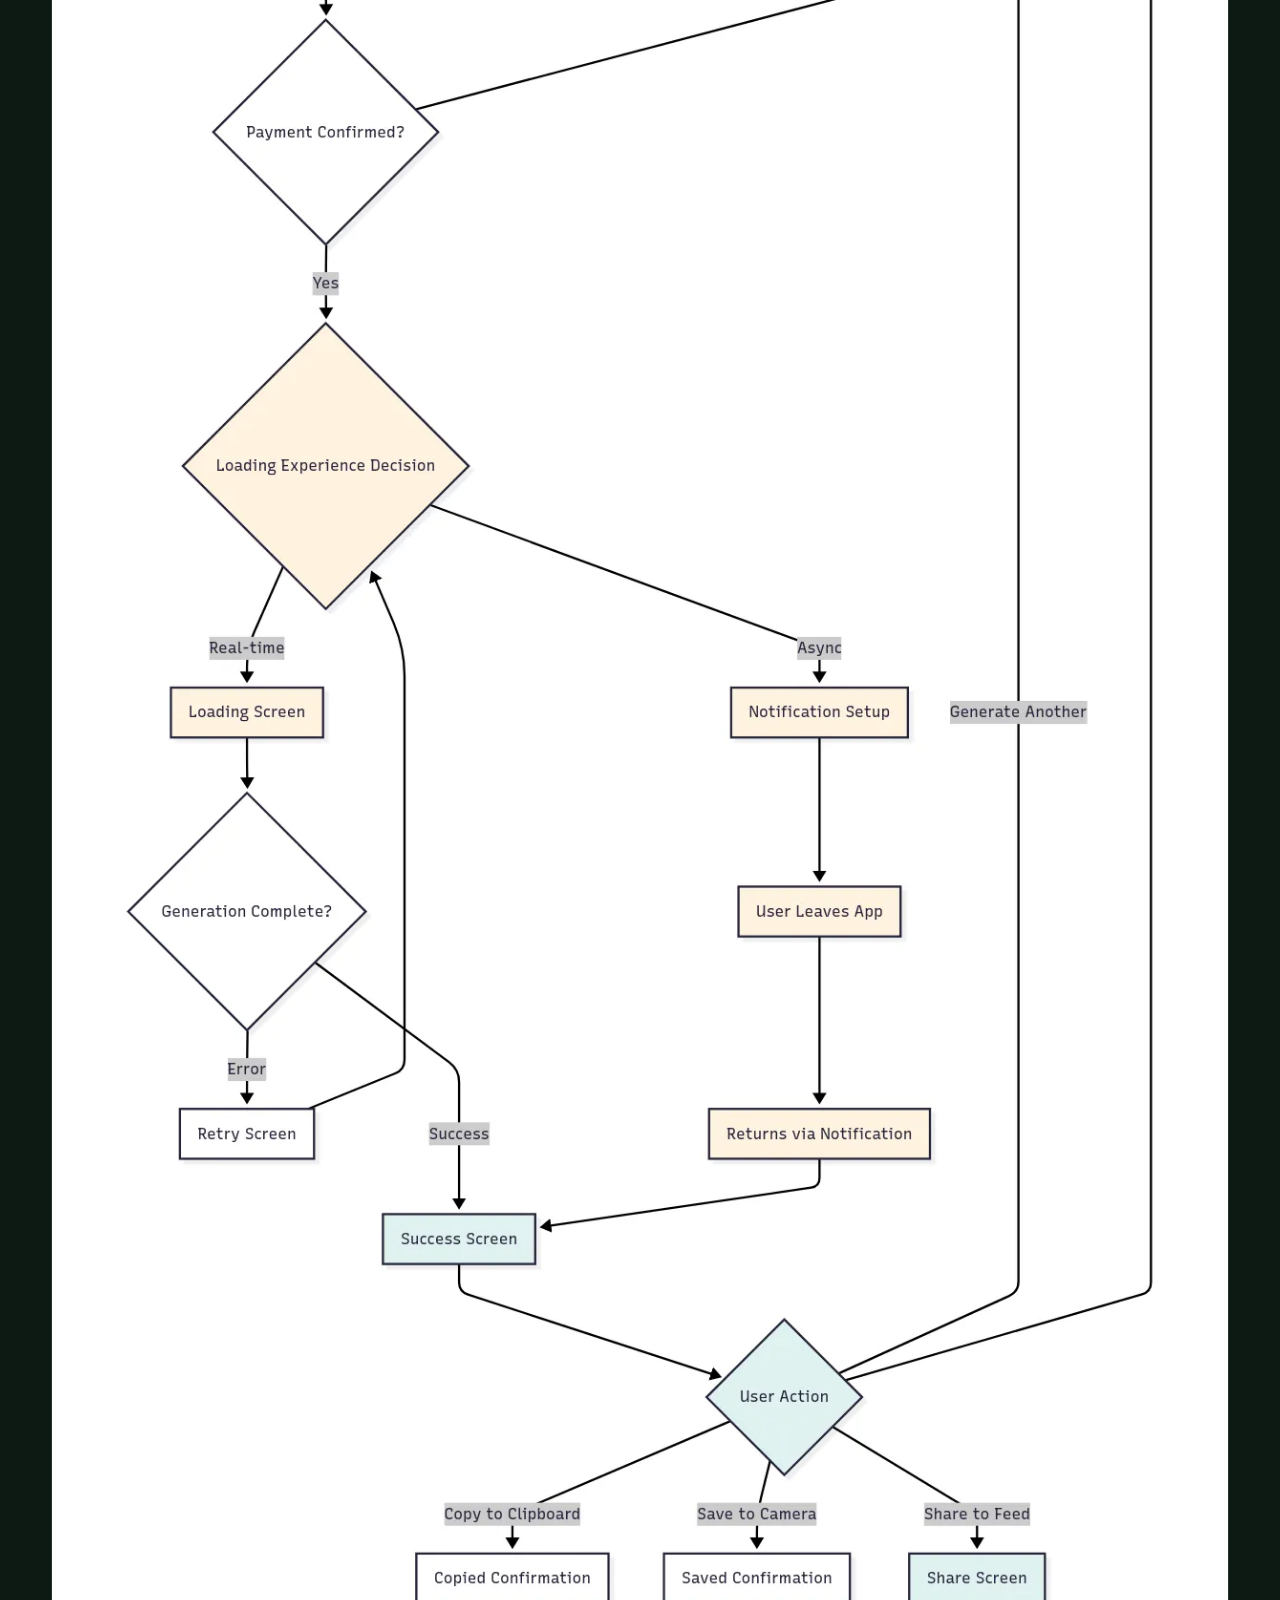
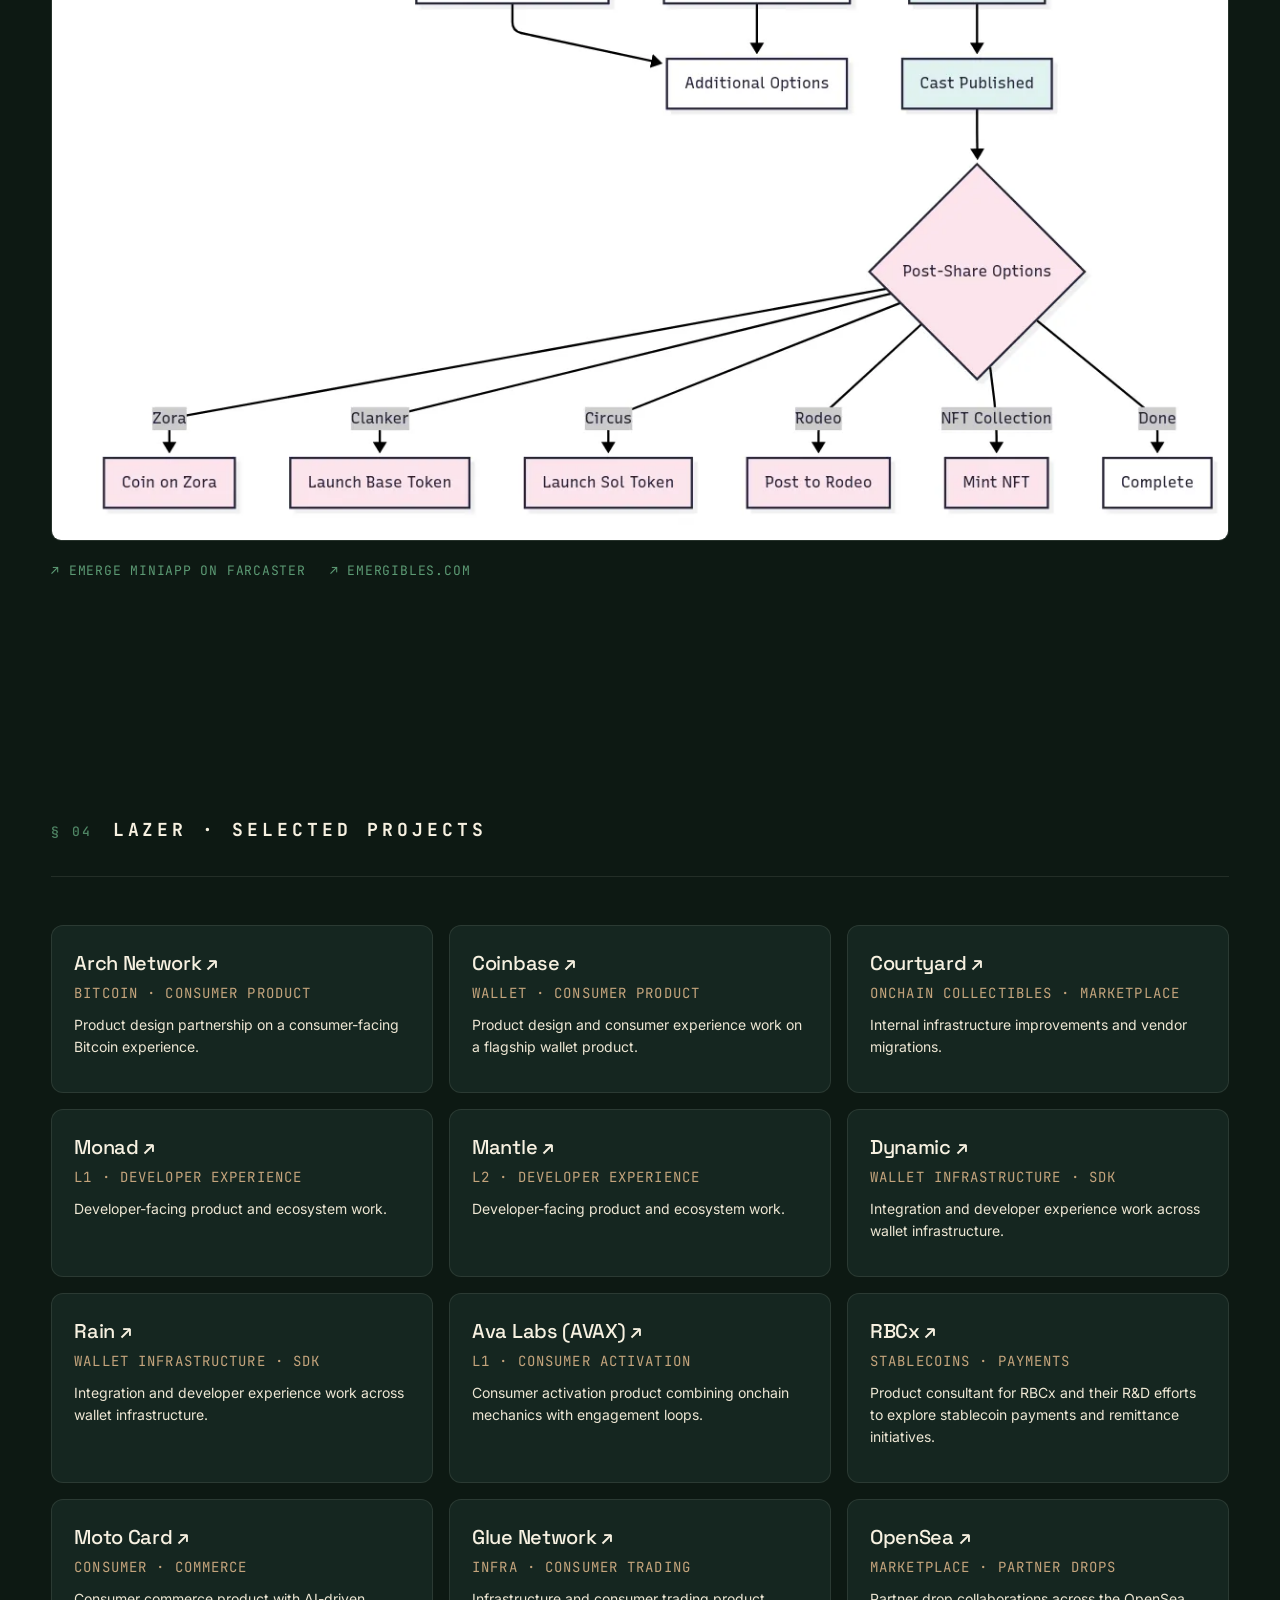
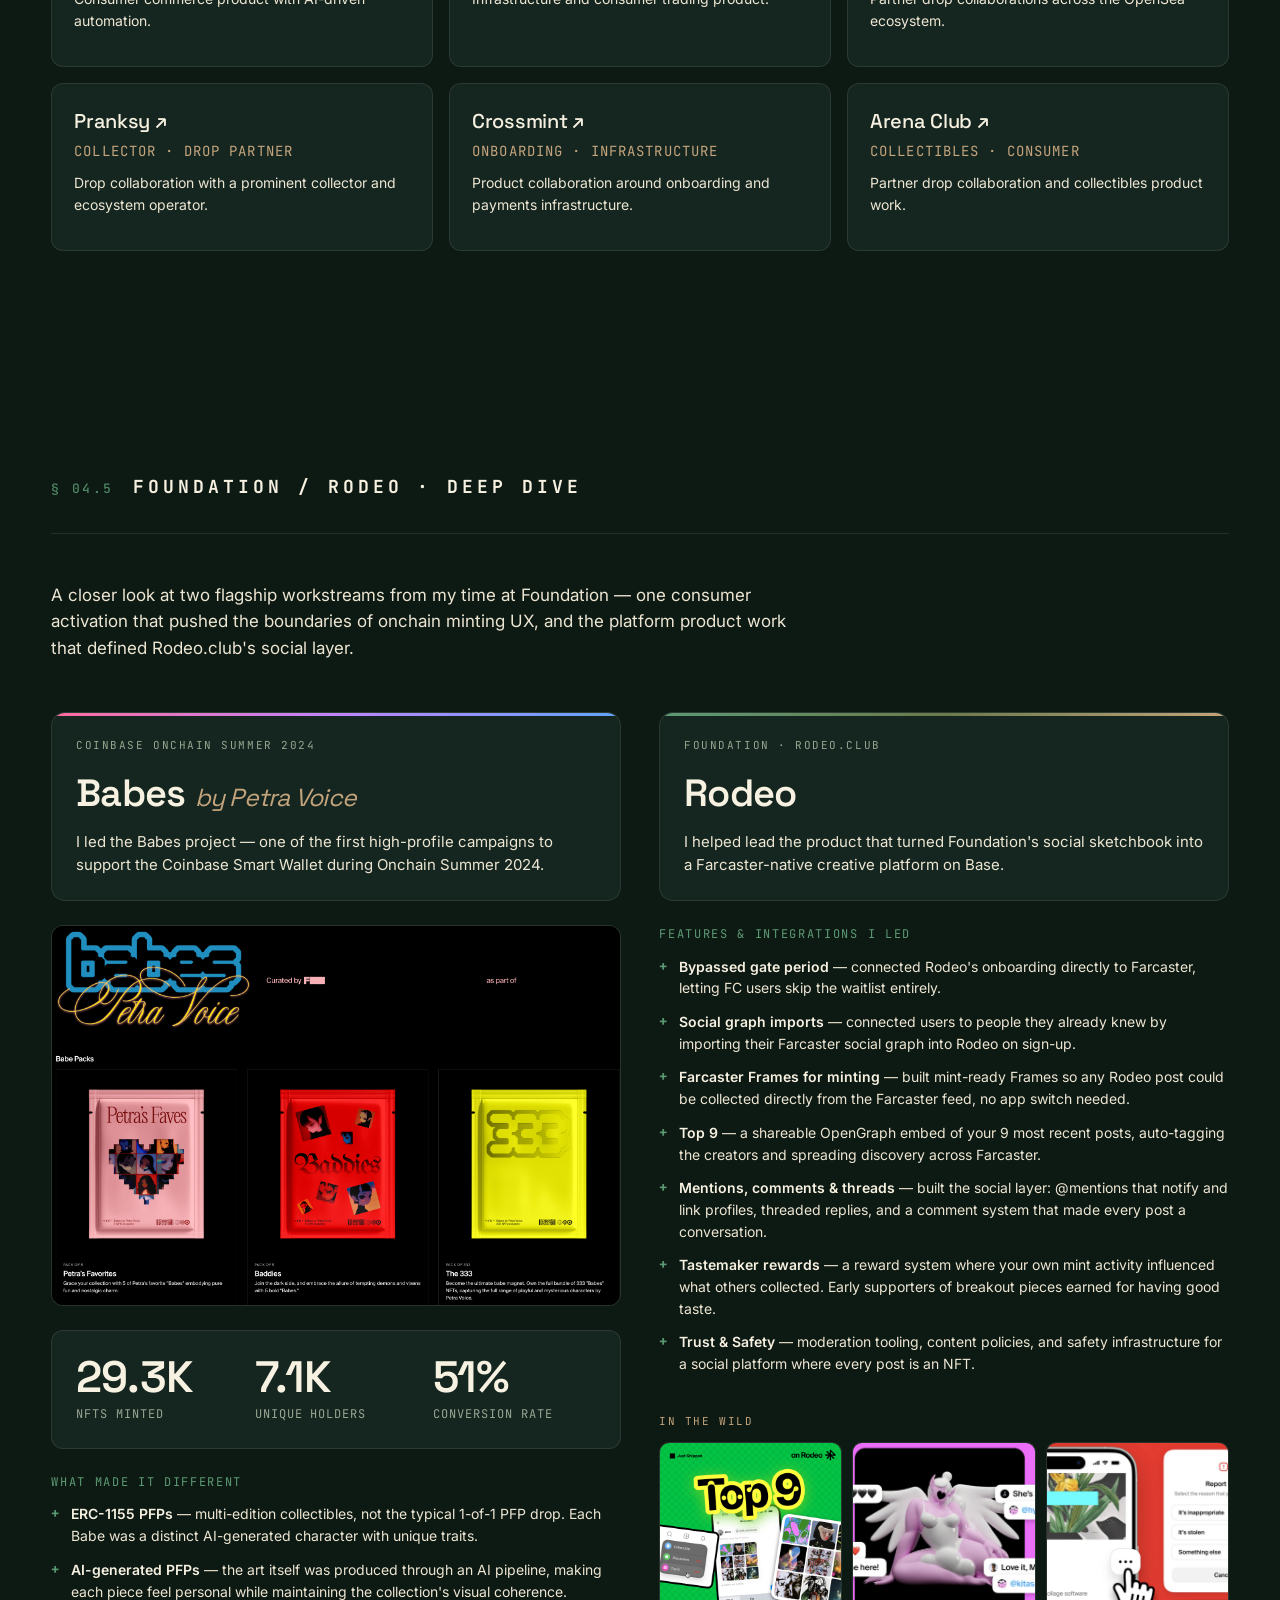
==== commit 334773ca: "Add Tempo: Infrastructure Channel Partnership Manager, GTM - New current role at Tempo (Aug 2026 - p" ====
--- a/index.html
+++ b/index.html
@@ -4,7 +4,7 @@
   <meta charset="utf-8" />
   <meta name="viewport" content="width=device-width, initial-scale=1" />
   <title>Sayeed Mehrjerdian — Product, Growth, Builder</title>
-  <meta name="description" content="Sayeed Mehrjerdian (Atown). Senior Product Manager. Head of Growth, Crypto at Lazer. Former Foundation/Rodeo, Doodles experiments lead, Metaseed Labs." />
+  <meta name="description" content="Sayeed Mehrjerdian (Atown). Senior Product Manager. Infrastructure Channel Partnerships, GTM at Tempo. Former Head of Growth, Crypto at Lazer, Foundation/Rodeo, Doodles experiments lead, Metaseed Labs." />
   <meta name="theme-color" content="#0F1F15" />
 
 
@@ -104,9 +104,11 @@
       </p>
       <div class="hero__bio">
         <p>
-          Currently Head of Growth, Crypto at
-          <a href="https://www.lazertechnologies.com/industries/crypto" target="_blank" rel="noopener"><strong>Lazer Technologies</strong></a>.
-          Previously at
+          Currently Infrastructure Channel Partnership Manager on the GTM team at
+          <a href="https://tempo.xyz/" target="_blank" rel="noopener"><strong>Tempo</strong></a>.
+          Previously Head of Growth, Crypto at
+          <a href="https://www.lazertechnologies.com/industries/crypto" target="_blank" rel="noopener"><strong>Lazer Technologies</strong></a>,
+          at
           <a href="https://www.foundation-labs.xyz/rodeo" target="_blank" rel="noopener"><strong>Foundation</strong></a>
           shipping <em>Rodeo.club</em>, Inkubator experiments lead at
           <a href="https://inkubator.doodles.app/" target="_blank" rel="noopener"><strong>Doodles</strong></a>, and Founder &amp; Head of
@@ -128,6 +130,7 @@
     <div class="hero__ticker">
       <div class="ticker" aria-hidden="true">
         <div class="ticker__track">
+          <span>TEMPO</span><span>·</span>
           <span>LAZER</span><span>·</span>
           <span>FOUNDATION / RODEO</span><span>·</span>
           <span>DOODLES</span><span>·</span>
@@ -138,6 +141,7 @@
           <span>WARNER MEDIA</span><span>·</span>
           <span>PURCHASING POWER</span><span>·</span>
           <span>GEORGIA TECH</span><span>·</span>
+          <span>TEMPO</span><span>·</span>
           <span>LAZER</span><span>·</span>
           <span>FOUNDATION / RODEO</span><span>·</span>
           <span>DOODLES</span><span>·</span>
@@ -158,19 +162,18 @@
     </div>
     <div class="now__grid">
       <div class="now__card">
-        <div class="now__card-brand">
-          <img src="assets/lazer-icon.png" alt="Lazer" />
+        <div class="now__card-brand now__card-brand--tempo">
+          <img src="assets/tempo-mark.svg" alt="Tempo" />
         </div>
         <div class="now__card-tag mono">CURRENT</div>
-        <h3>Head of Growth, Crypto</h3>
-        <p class="now__company">Lazer Technologies</p>
-        <p class="now__date mono">OCT 2024 — PRESENT</p>
+        <h3>Infrastructure Channel Partnerships</h3>
+        <p class="now__company">Tempo · GTM</p>
+        <p class="now__date mono">AUG 2026 — PRESENT</p>
         <p class="now__body">
-          Scoping agentic trading, wallet SDKs, stablecoin card programs,
-          collectible mints, prediction markets, and consumer marketing
-          surfaces for partners across the crypto stack. Landing and
-          overseeing engagements with top-tier protocols, infrastructure
-          providers, marketplaces, and consumer brands.
+          On the GTM team at Tempo — the purpose-built blockchain for
+          stablecoin payments. I manage channel partnerships with the
+          infrastructure providers that bring businesses and developers
+          onto Tempo to move money at internet speed.
         </p>
       </div>
       <div class="now__card">
@@ -191,9 +194,9 @@
         </div>
         <div class="now__card-tag mono">BUILDING</div>
         <h3>Capacitr</h3>
-        <p class=\"now__company\">Consumer app for market discovery</p>
-        <p class=\"now__date mono\">2026 — PRESENT</p>
-        <p class=\"now__body\">
+        <p class="now__company">Consumer app for market discovery</p>
+        <p class="now__date mono">2026 — PRESENT</p>
+        <p class="now__body">
           A consumer app with a trending feed, market discovery search, and an AI agent — surfacing what's moving, why it matters, and the best way to express a view across prediction markets, perps, options, and onchain spot.
         </p>
       </div>
@@ -209,6 +212,43 @@
 
     <div class="work__list">
 
+      <!-- TEMPO -->
+      <article class="work__item" data-era="tempo">
+        <header class="work__item-head">
+          <div class="work__item-logo work__item-logo--tempo">
+            <img src="assets/tempo-wordmark-white.svg" alt="Tempo" />
+          </div>
+          <div class="work__item-headline">
+            <h2>Infrastructure Channel Partnership Manager</h2>
+            <p class="work__item-company">
+              <a href="https://tempo.xyz/" target="_blank" rel="noopener">Tempo ↗</a> · GTM
+            </p>
+          </div>
+          <div class="work__item-date mono">AUG 2026 — NOW</div>
+        </header>
+        <div class="work__item-body">
+          <p>
+            I'm on the GTM team at <strong>Tempo</strong> — the purpose-built
+            blockchain for stablecoin financial products, and Stripe's default
+            blockchain for new features. I manage <strong>infrastructure
+            channel partnerships</strong>: the providers that sit between
+            Tempo and the businesses and developers building on it, so that
+            stablecoin payments on Tempo are reachable through the stacks
+            teams already use.
+          </p>
+          <p>
+            It's the throughline of everything before it. At Metaseed and
+            Lazer I spent years evaluating, integrating, and co-selling
+            wallets, on/off-ramps, RPC providers, and stablecoin rails for
+            other teams — now that work points at one network built to move
+            money at internet speed.
+          </p>
+          <p class="work__item-links mono">
+            <a href="https://tempo.xyz/" target="_blank" rel="noopener">↗ tempo.xyz</a>
+          </p>
+        </div>
+      </article>
+
       <!-- LAZER -->
       <article class="work__item" data-era="lazer">
         <header class="work__item-head">
@@ -221,17 +261,18 @@
               <a href="https://www.lazertechnologies.com/industries/crypto" target="_blank" rel="noopener">Lazer Technologies ↗</a> · Remote
             </p>
           </div>
-          <div class="work__item-date mono">OCT 2024 — NOW</div>
+          <div class="work__item-date mono">OCT 2024 — AUG 2026</div>
         </header>
         <div class="work__item-body">
           <p>
-            I run crypto at Lazer, one of the most respected product &amp;
-            engineering shops in the space. My job is two things: land
-            partnerships with the best teams in crypto, and make sure we ship
-            product for them that genuinely moves their roadmap forward.
+            I ran crypto at Lazer, one of the most respected product &amp;
+            engineering shops in the space. My job was two things: land
+            partnerships with the best teams in crypto, and make sure we
+            shipped product for them that genuinely moved their roadmap
+            forward.
           </p>
           <p>
-            Over the last year I've closed and oversaw engagements with:
+            Over my time there I closed and oversaw engagements with:
           </p>
           <ul class="tag-list">
             <li><strong>Coinbase</strong> — consumer product design</li>
@@ -250,7 +291,7 @@
           </ul>
           <p class="work__item-subhead mono">CORE COMPETENCIES — PRODUCT LEVEL</p>
           <p>
-            Alongside partnership work I scope SDK enhancements for dev
+            Alongside partnership work I scoped SDK enhancements for dev
             tooling — builder code SDKs, wallet SDKs — and consumer-facing
             programs across stablecoin cards, stablecoin orchestration,
             consumer marketing experiences, collectible mints, AI content
--- a/styles.css
+++ b/styles.css
@@ -570,6 +570,15 @@
   border-radius: 10px;
   filter: none;
 }
+/* Tempo — official black square mark with the white T, full-bleed */
+.now__card-brand--tempo {
+  background: #000;
+  padding: 0;
+}
+.now__card-brand--tempo img {
+  width: 44px;
+  height: 44px;
+}
 
 .now__card-tag {
   display: inline-block;
@@ -663,6 +672,12 @@
 .work__item-logo--inkubator img {
   max-height: 52px;
   max-width: 200px;
+}
+
+/* Tempo — official white wordmark (brand kit), wide aspect */
+.work__item-logo--tempo img {
+  max-height: 28px;
+  max-width: 140px;
 }
 
 /* WarnerMedia — logo ships on white bg with black text.
